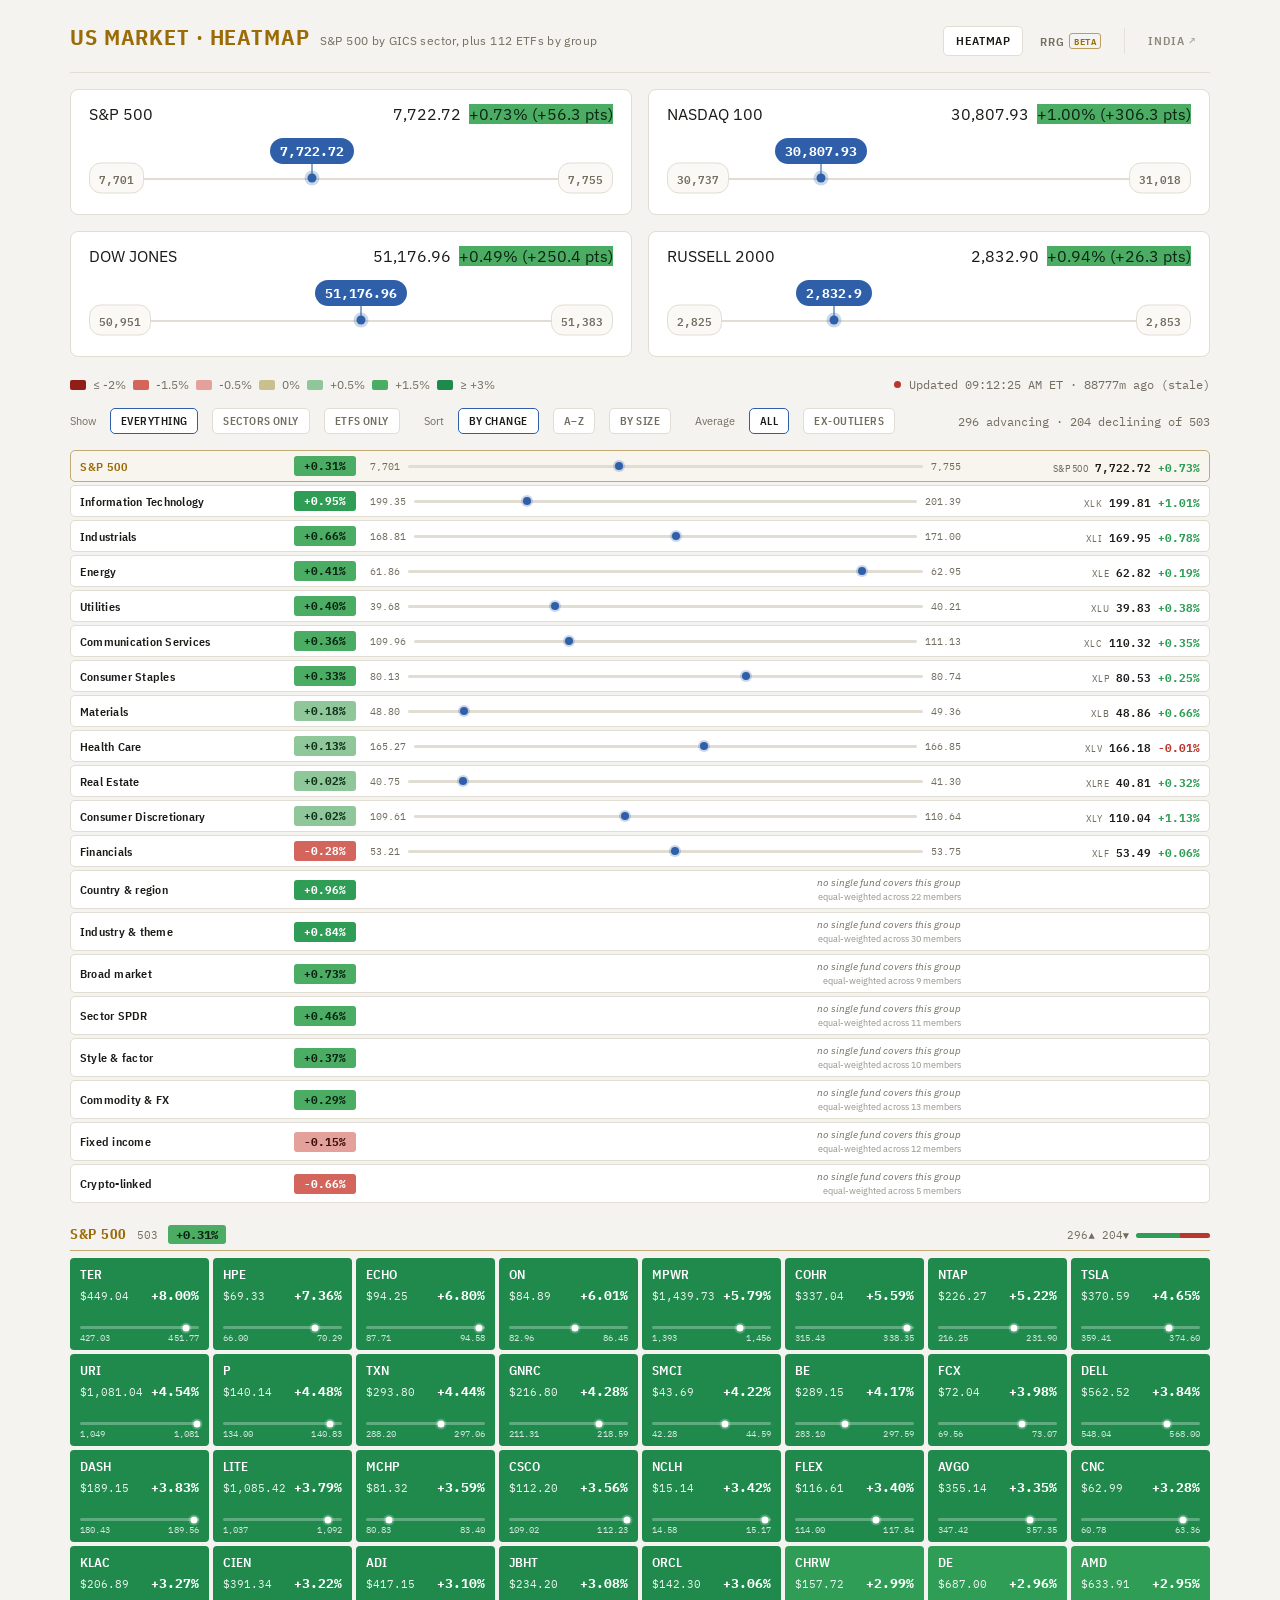
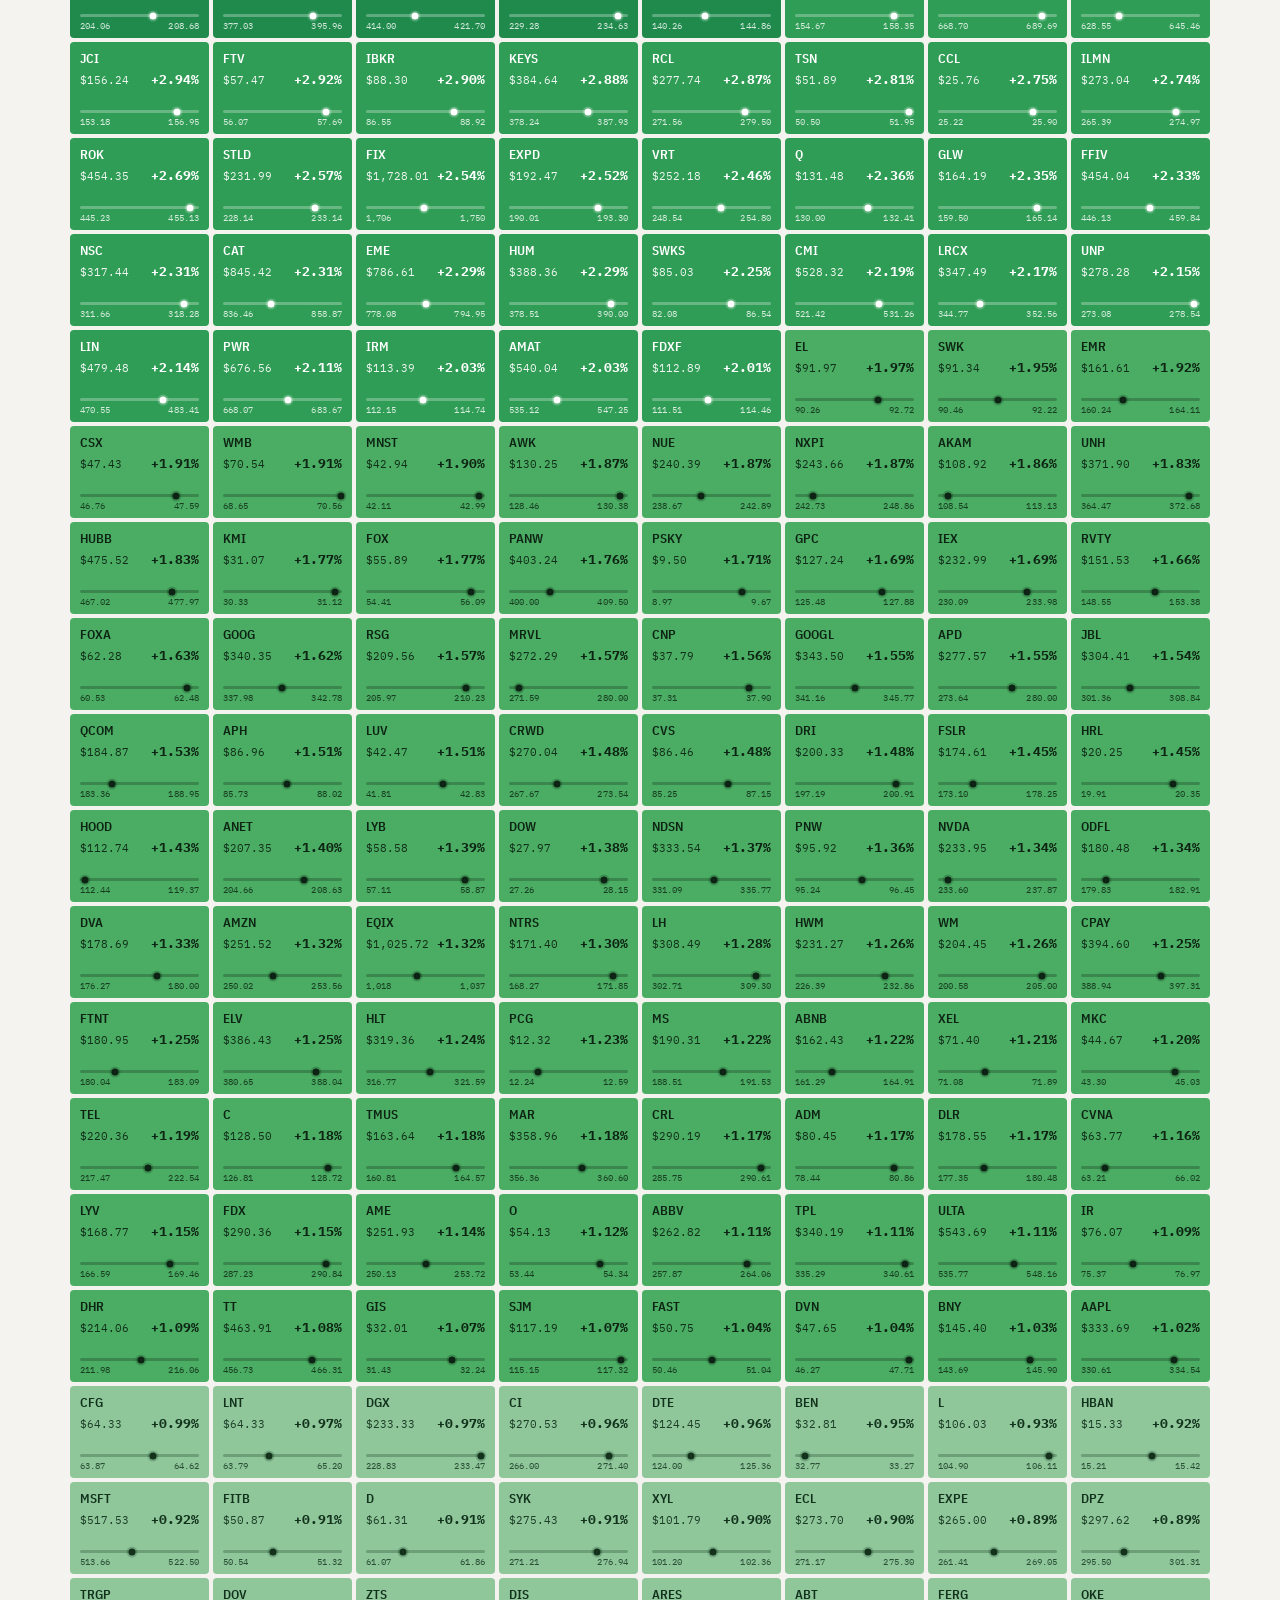
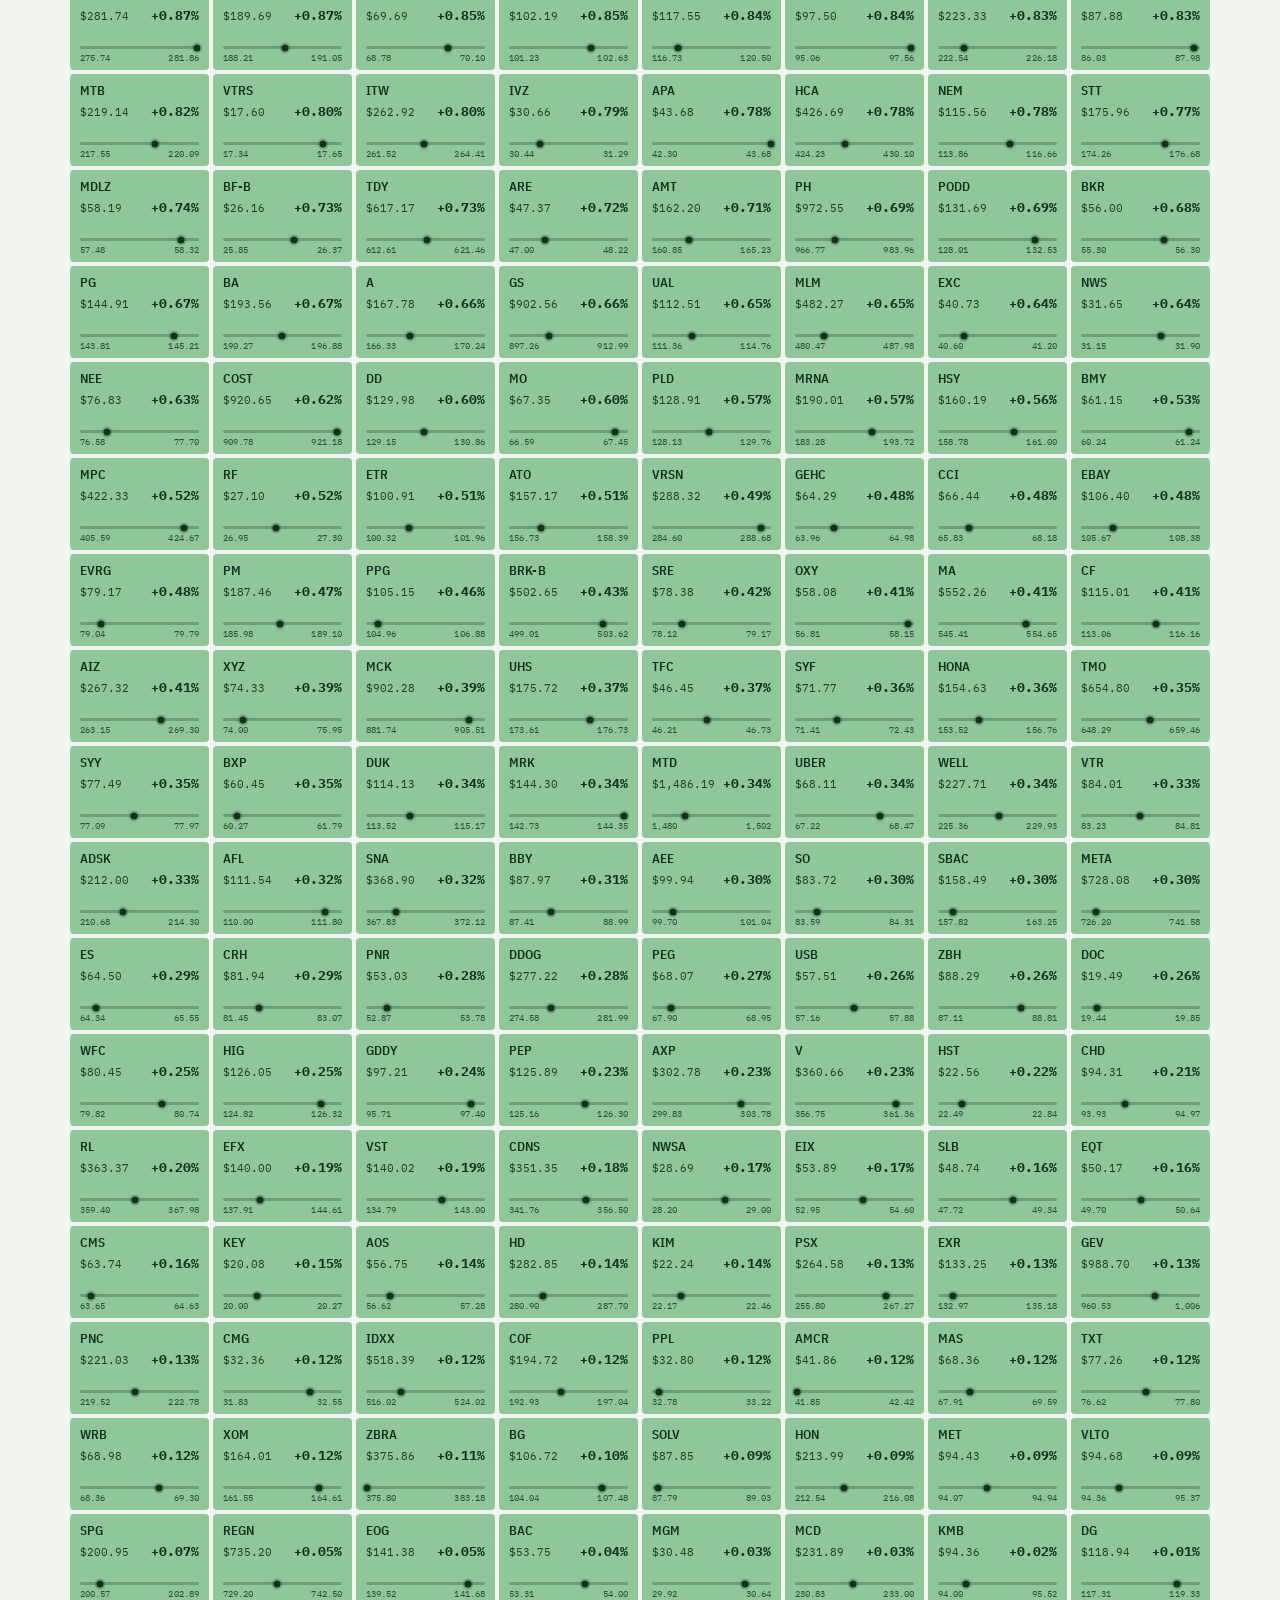
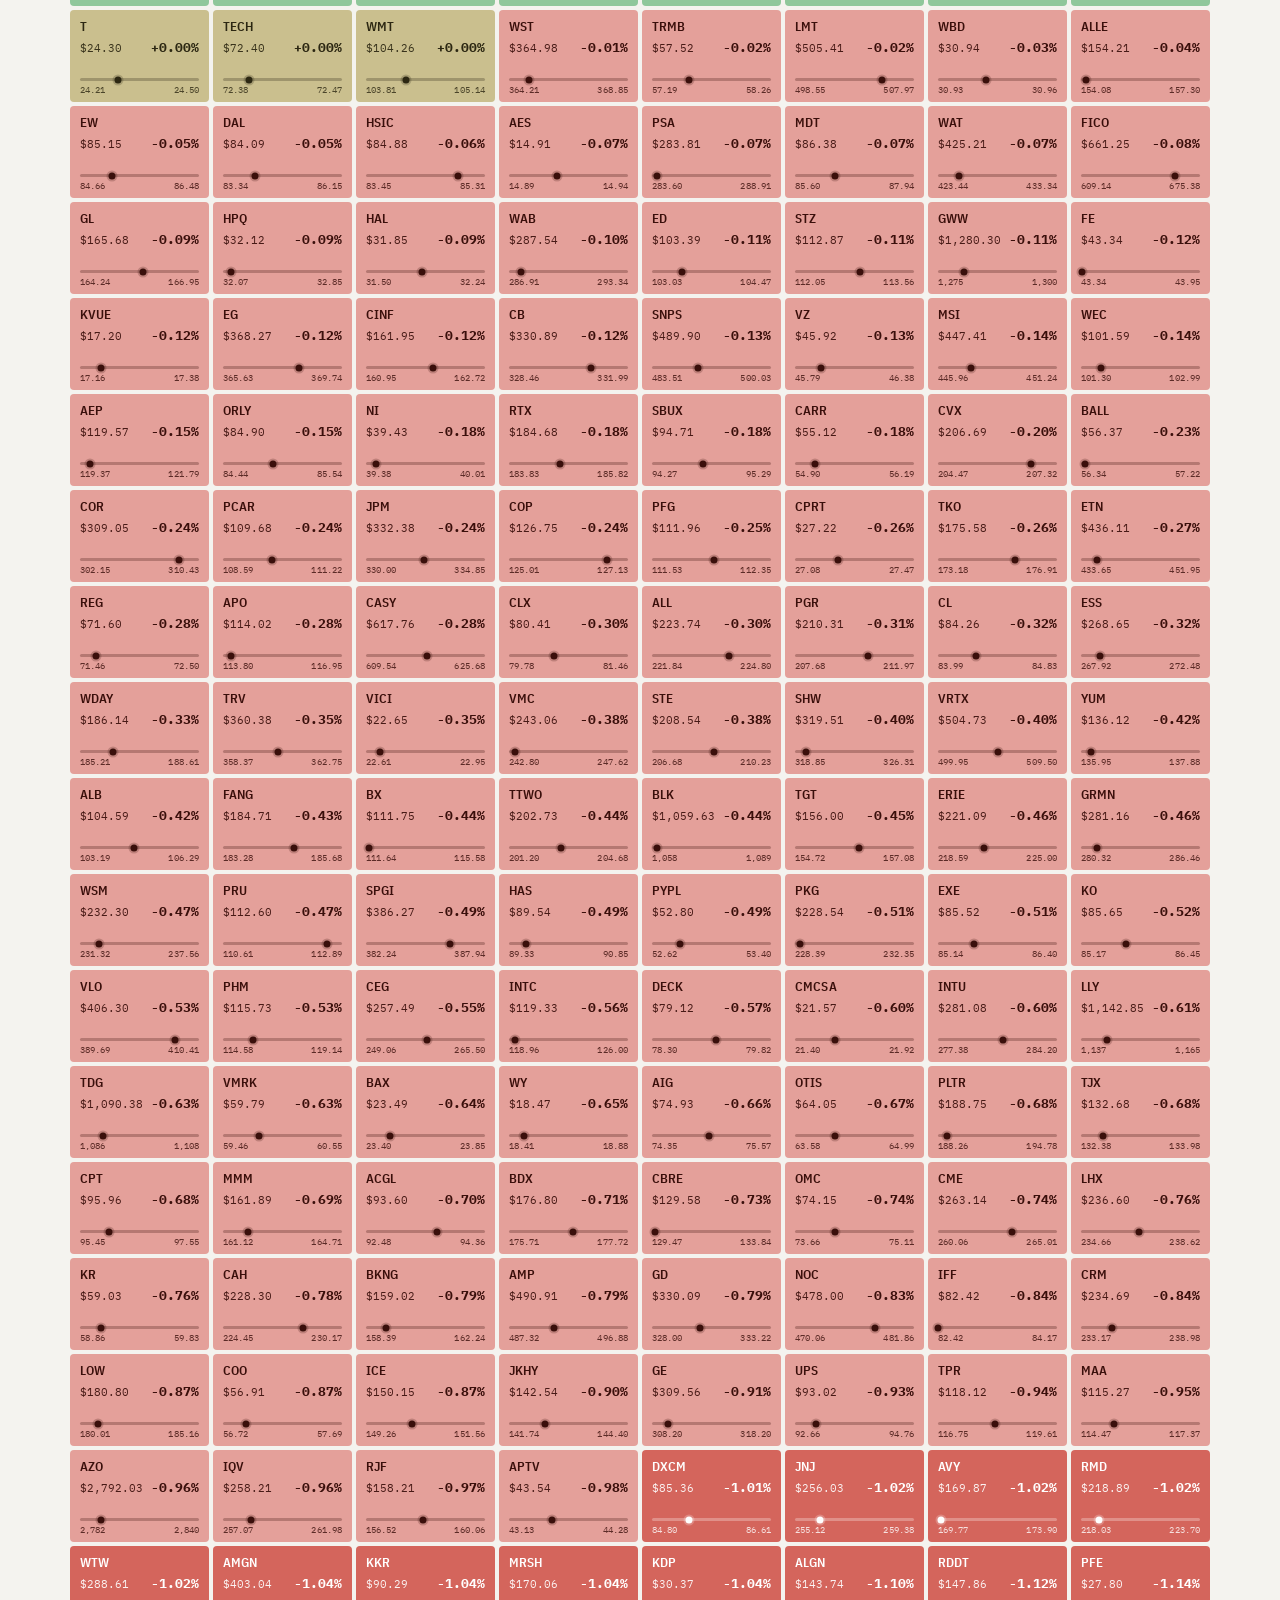
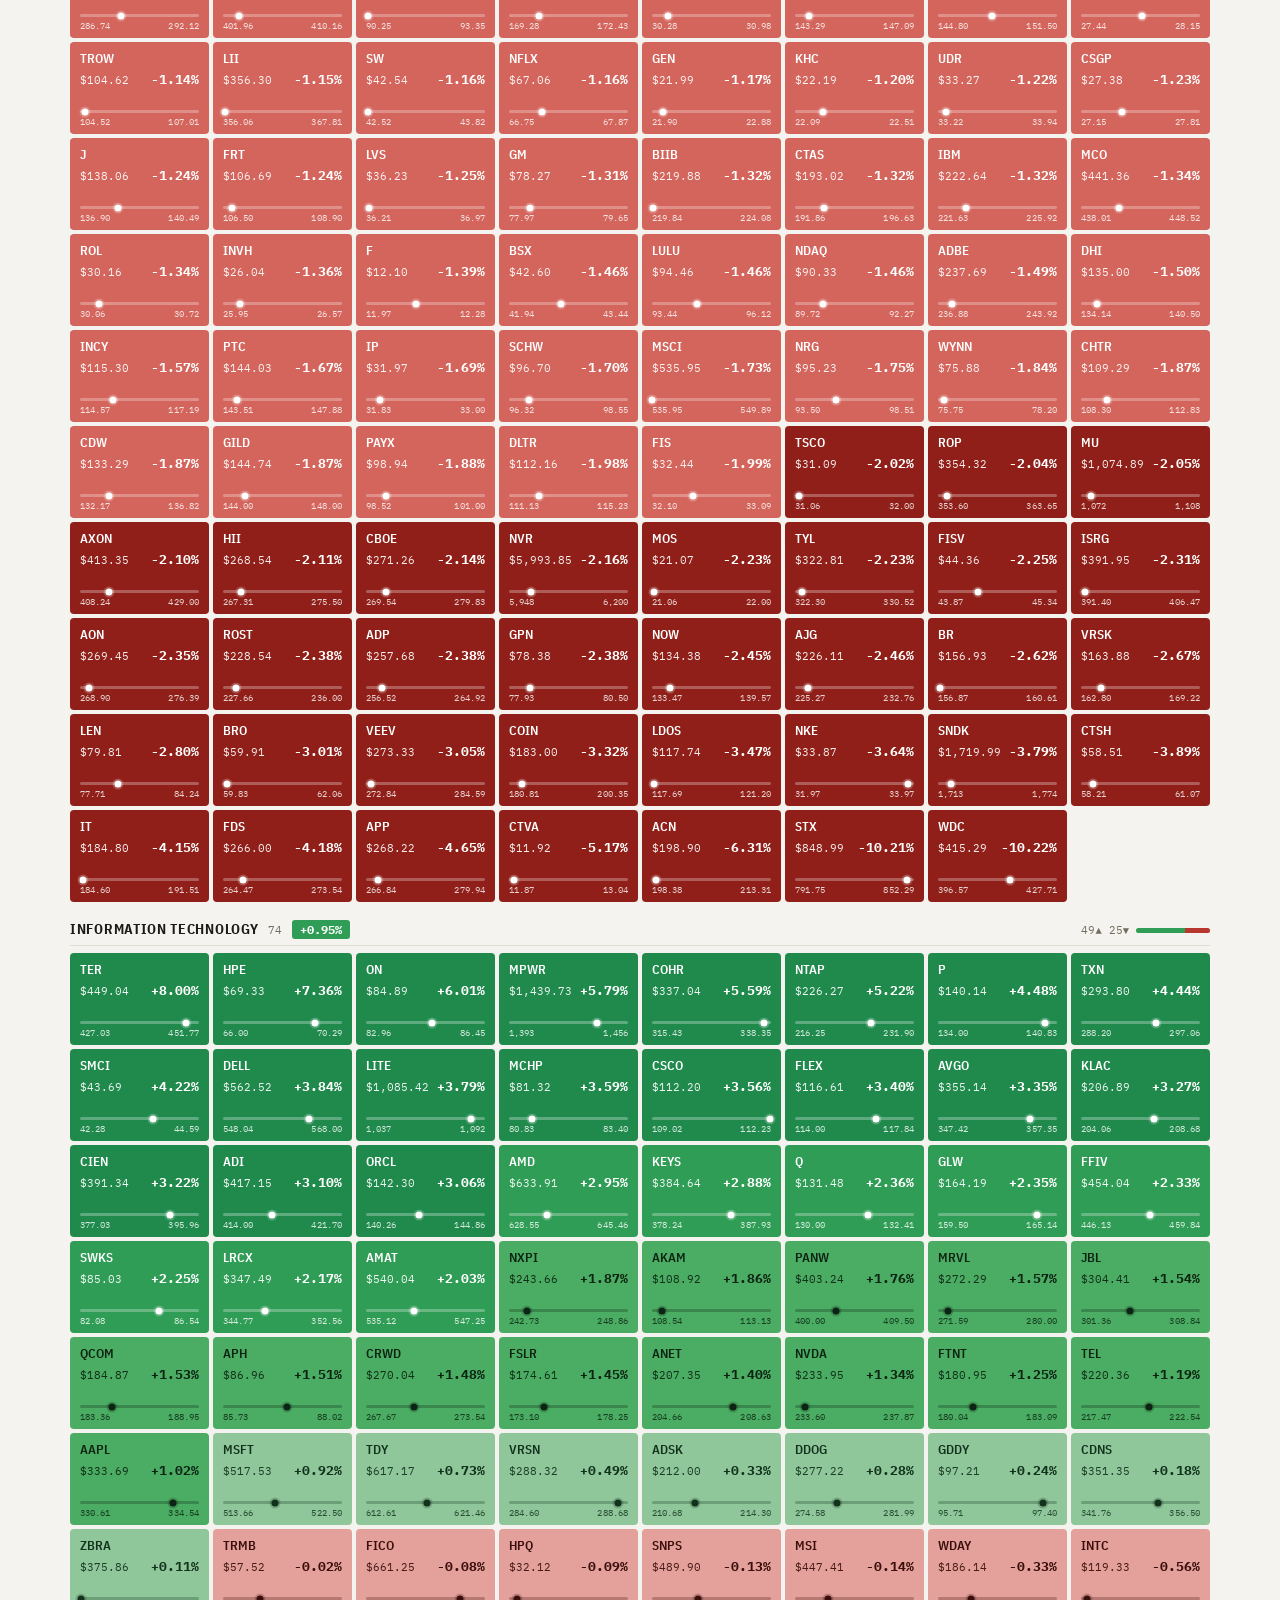
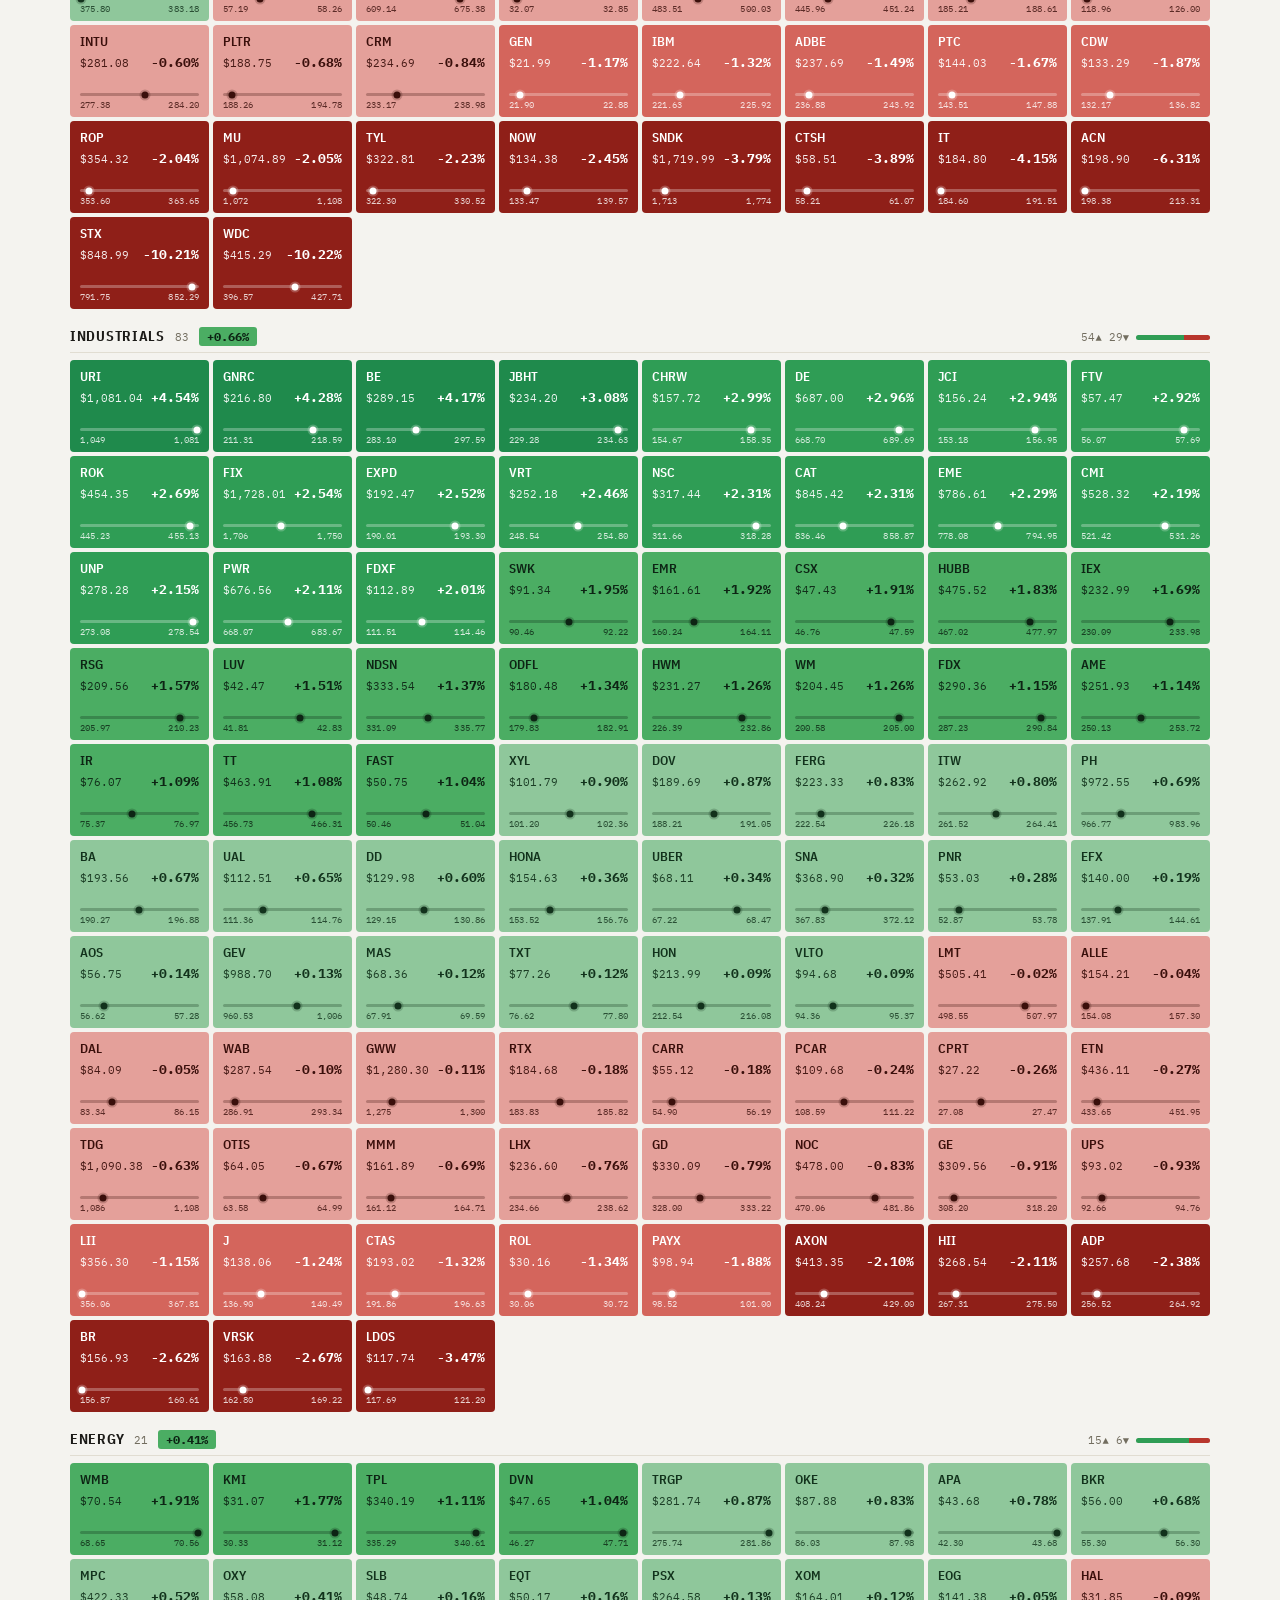
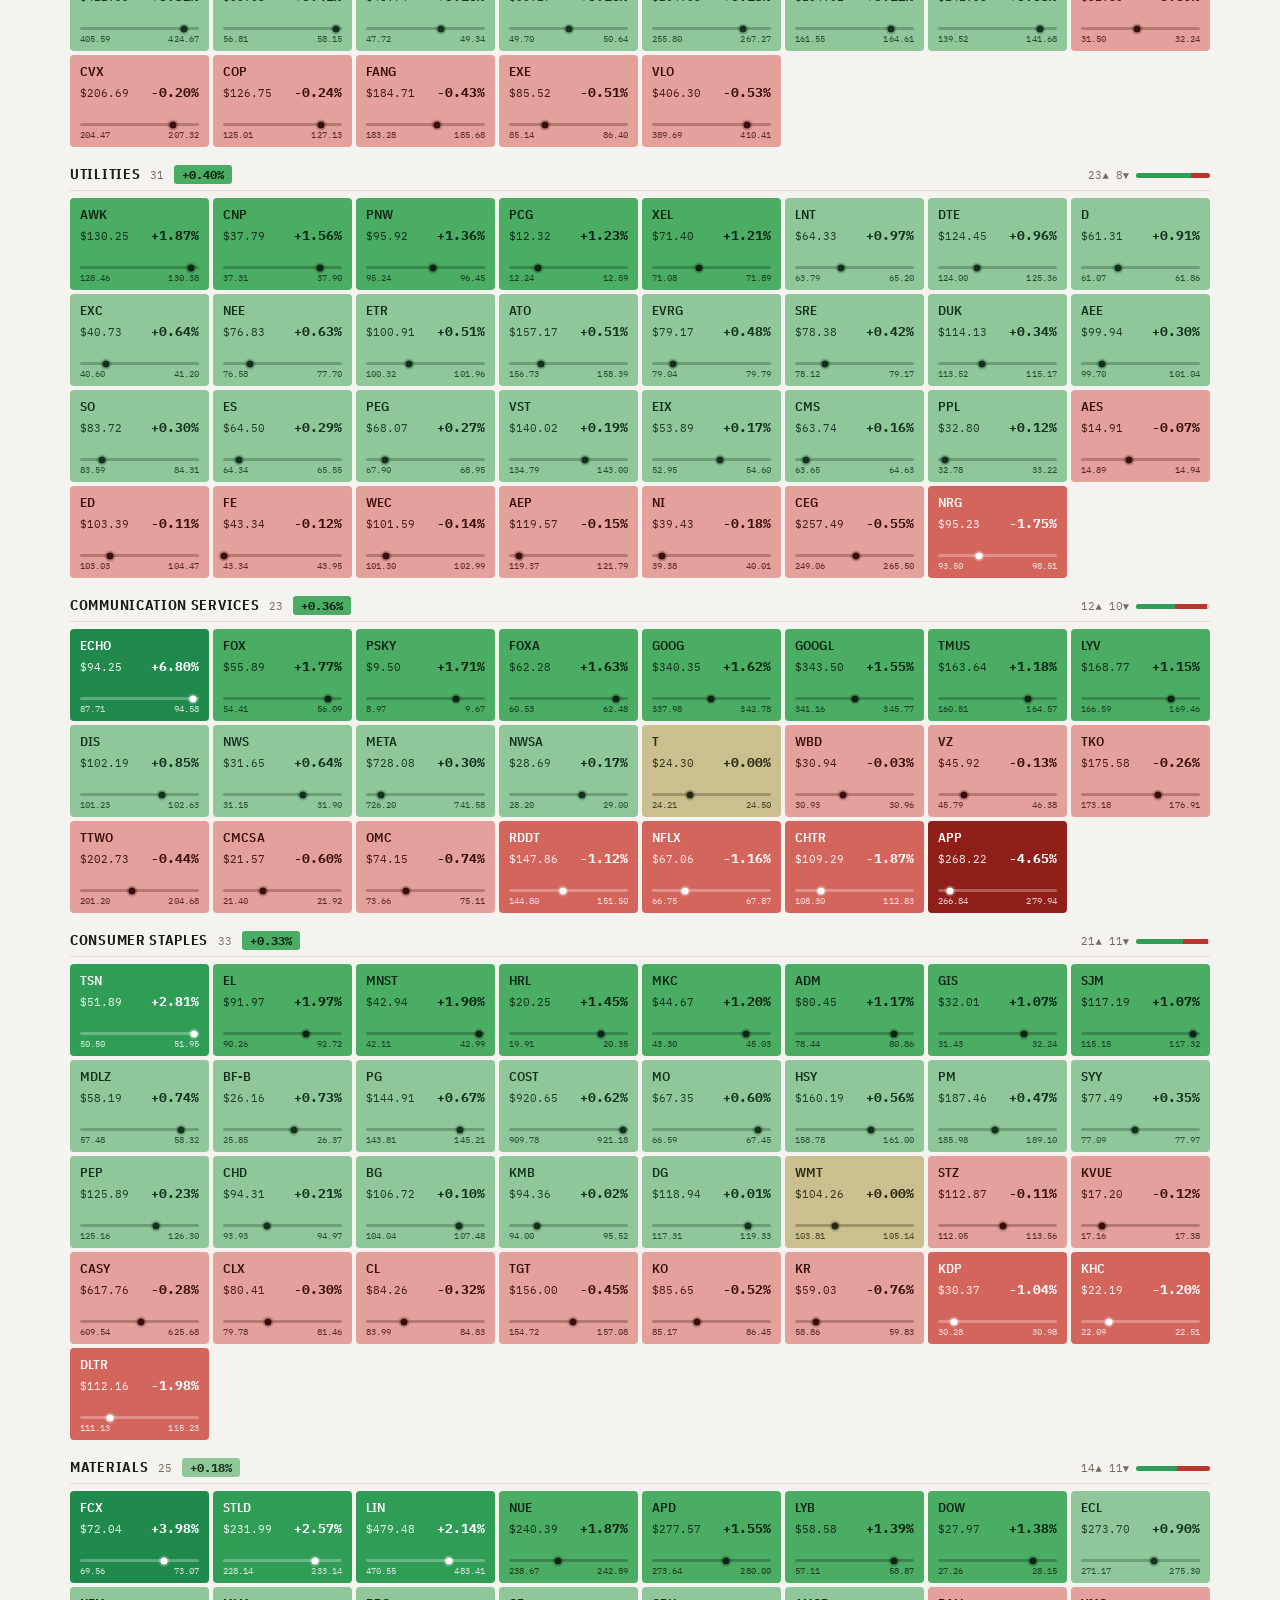
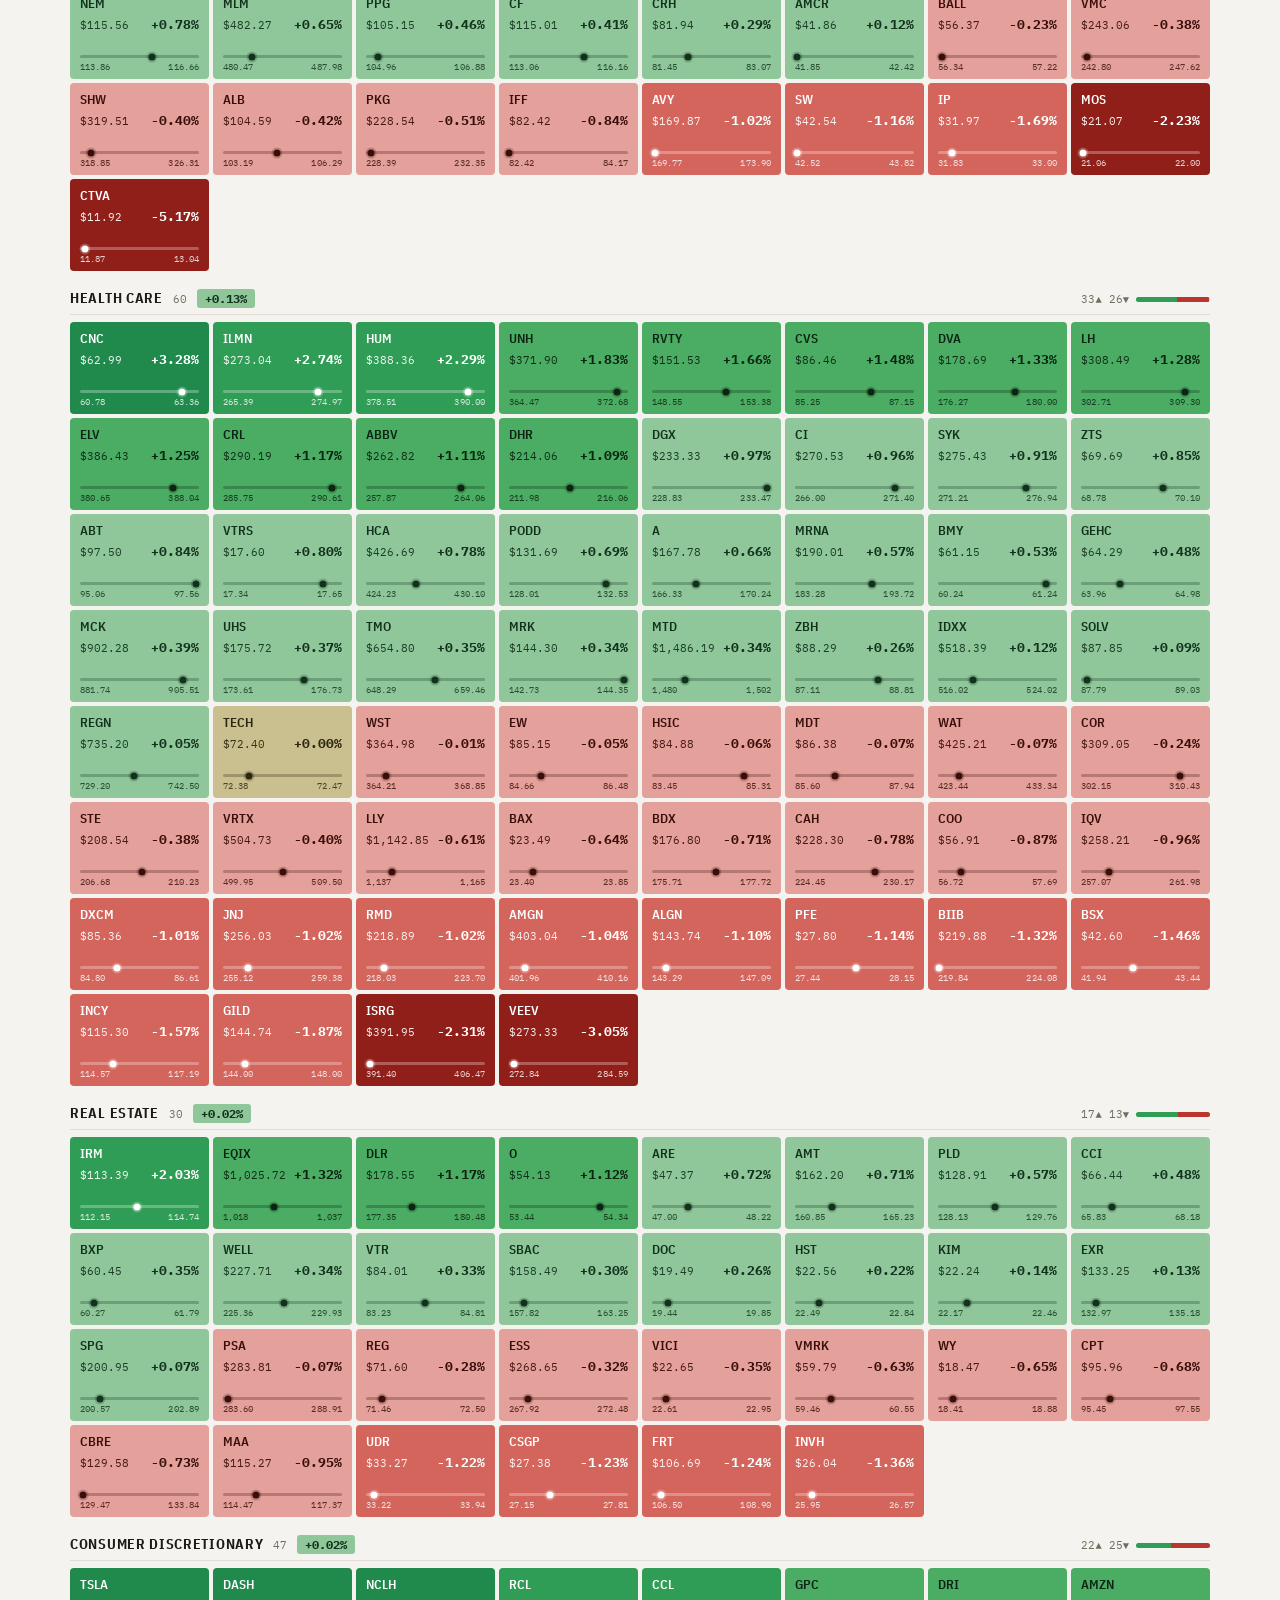
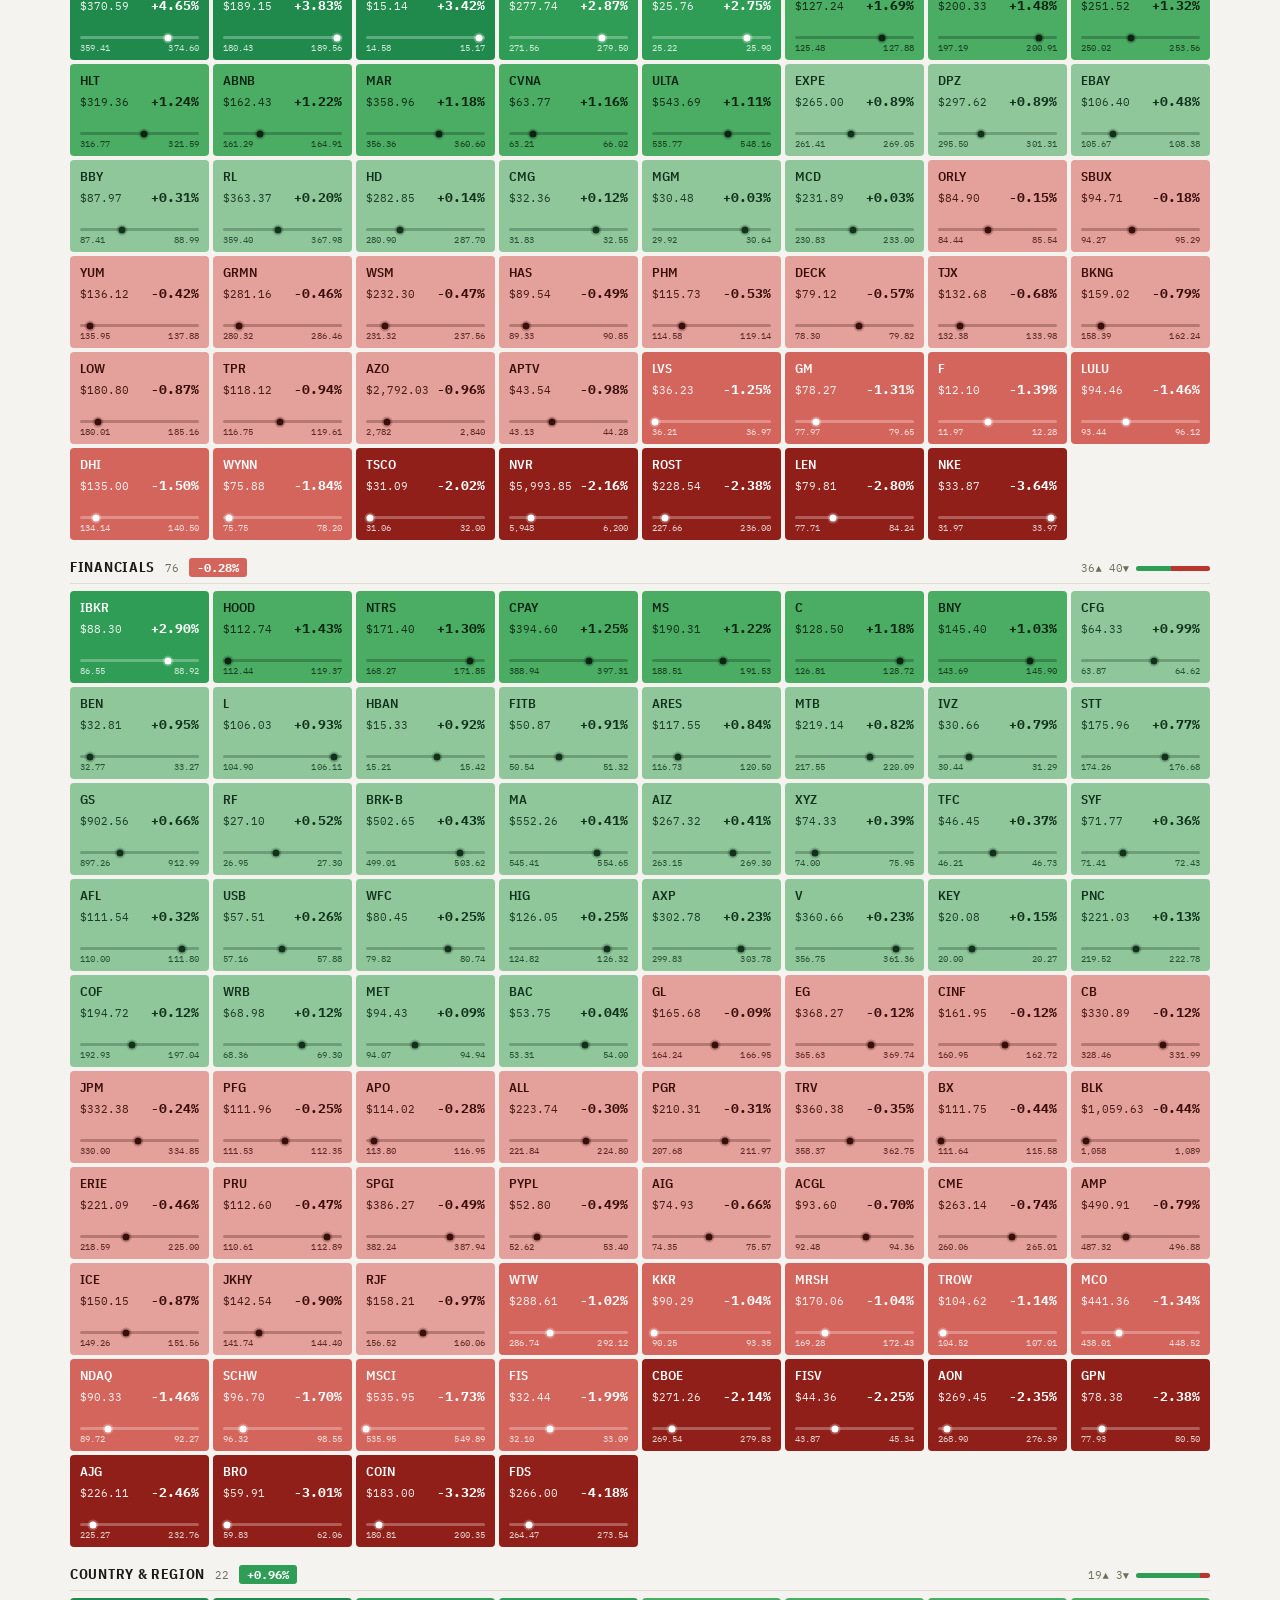
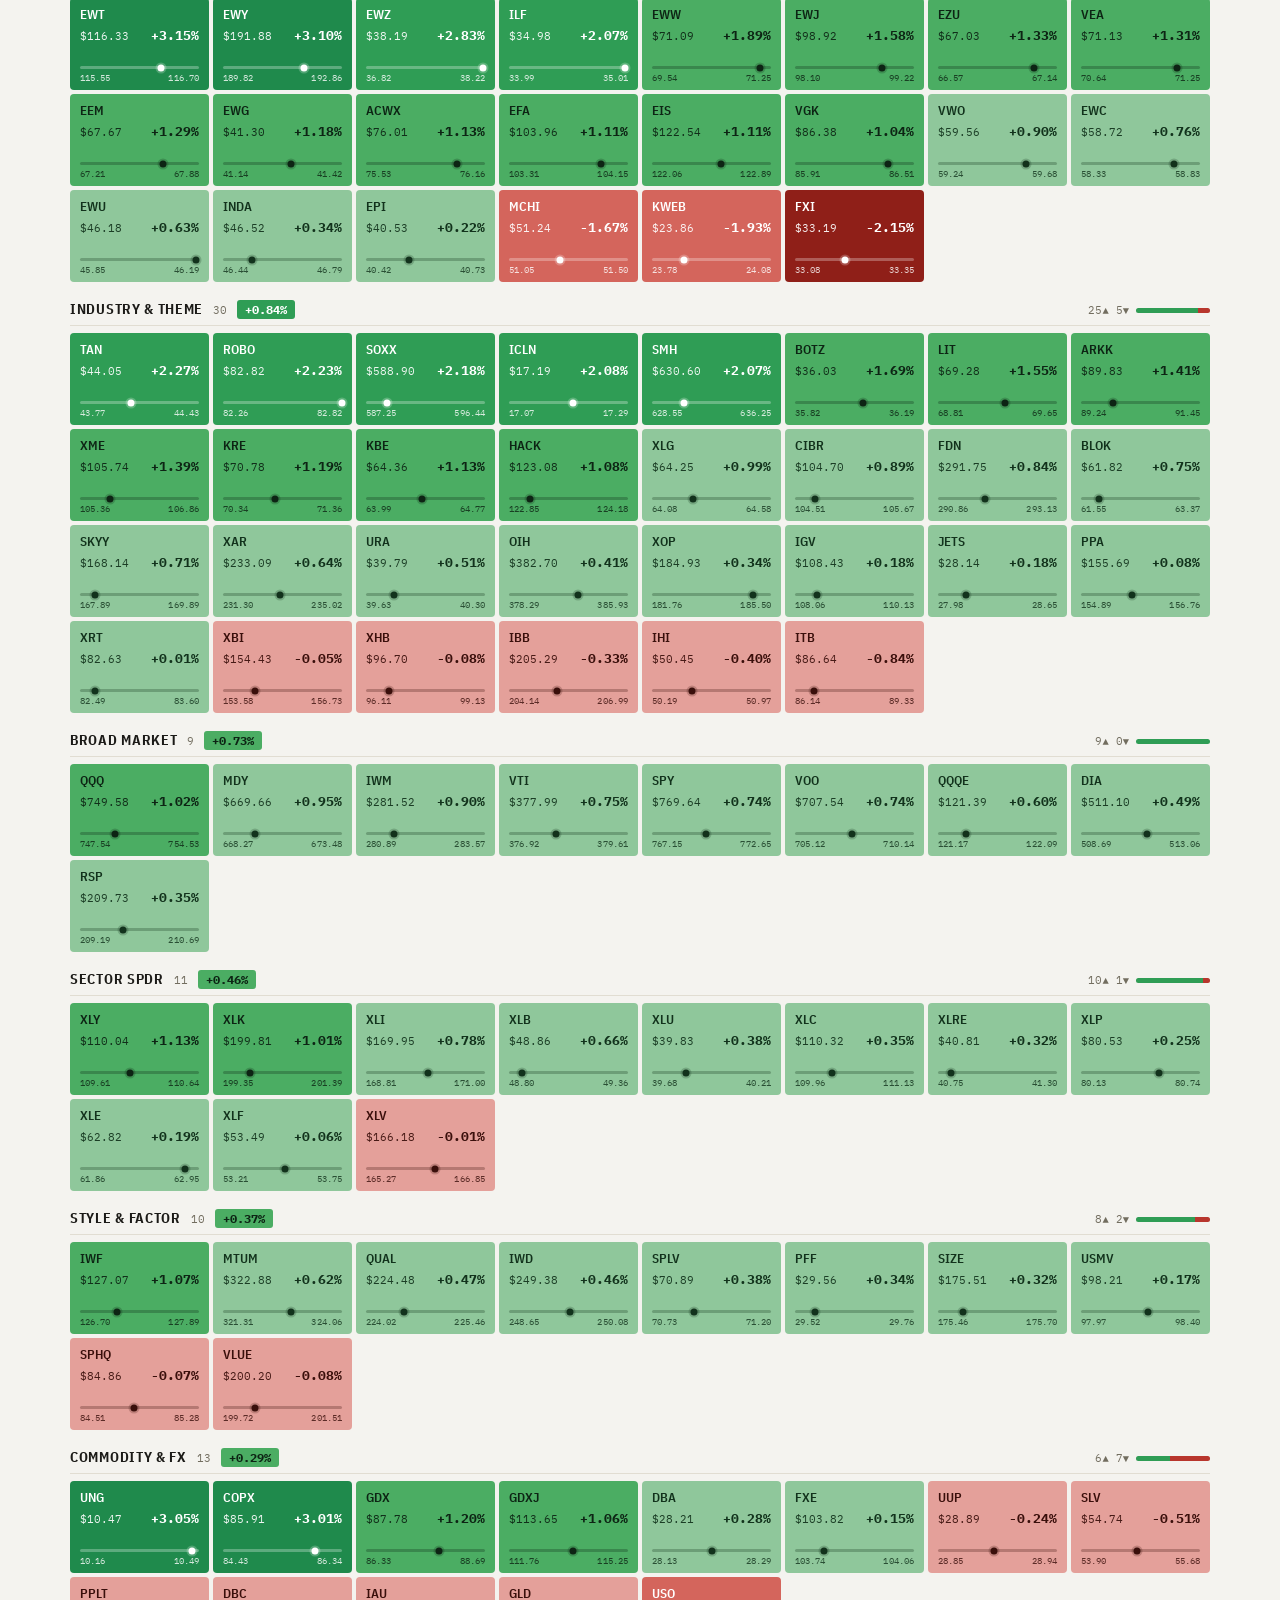
==== index.html @ 394f2984 "Heatmap board: S&P 500 by GICS sector and 112 ETFs by group index.html is now the live board rather " ====
<!doctype html>
<html lang="en">
<head>
<meta charset="utf-8">
<meta name="viewport" content="width=device-width,initial-scale=1">
<title>US Market Heatmap</title>
<link rel="preconnect" href="https://fonts.gstatic.com" crossorigin>
<link rel="stylesheet" href="https://fonts.googleapis.com/css2?family=IBM+Plex+Sans+Condensed:wght@500;600;700&family=IBM+Plex+Sans:wght@400;500;600&family=IBM+Plex+Mono:wght@400;500;600;700&display=swap">
<link rel="stylesheet" href="assets/app.css?v=20261005a">
</head>
<body>
<div class="wrap">
  <div class="topbar">
    <div class="brand">
      <h1>US Market &middot; Heatmap</h1>
      <span class="sub">S&amp;P 500 by GICS sector, plus 112 ETFs by group</span>
    </div>
    <nav class="nav">
      <a href="index.html" class="active">Heatmap</a>
      <a href="rrg.html">RRG<span class="beta">Beta</span></a>
      <span class="nav-sep" aria-hidden="true"></span>
      <a href="../nifty-heatmap-web/" class="away">India</a>
    </nav>
  </div>

  <div class="indices-row" id="indicesRow"></div>

  <div class="meta-row">
    <div class="legend" id="legend"></div>
    <div class="status" id="statusTag"><span class="live-dot"></span><span id="statusText">Loading…</span></div>
  </div>

  <div class="meta-row">
    <div class="controls">
      <span class="lbl">Show</span>
      <button type="button" data-show="all" class="active">Everything</button>
      <button type="button" data-show="stocks">Sectors only</button>
      <button type="button" data-show="etfs">ETFs only</button>
      <span class="lbl" style="margin-left:10px;">Sort</span>
      <button type="button" data-sort="avg" class="active">By change</button>
      <button type="button" data-sort="name">A–Z</button>
      <button type="button" data-sort="size">By size</button>
      <span class="lbl" style="margin-left:10px;">Average</span>
      <button type="button" data-avg="all" class="active">All</button>
      <button type="button" data-avg="ex">Ex-outliers</button>
    </div>
    <div class="status" id="breadthTag" style="font-family:'IBM Plex Mono',monospace;"></div>
  </div>

  <div class="sector-strip" id="sectorStrip"></div>

  <div id="sectorBlocks"></div>

  <div class="movers">
    <div class="mover-panel gainers">
      <h2>Top Gainers <span style="font-weight:500;text-transform:none;letter-spacing:0;color:var(--text-dim);">— off day&rsquo;s low, S&amp;P 500 only</span></h2>
      <div id="gainersList"></div>
    </div>
    <div class="mover-panel losers">
      <h2>Top Losers <span style="font-weight:500;text-transform:none;letter-spacing:0;color:var(--text-dim);">— off day&rsquo;s high, S&amp;P 500 only</span></h2>
      <div id="losersList"></div>
    </div>
  </div>

  <div class="footnote ca-note" id="caNote" hidden></div>
  <div class="footnote ca-note" id="exNote" hidden></div>
  <div class="footnote">
    Prices and % change from Yahoo Finance, refreshed about once a minute during US market hours by
    a GitHub Actions workflow; this page re-reads <code>board_data.json</code> every 30 seconds while
    open.
    <br><br>
    <strong>Each sector row shows two different things, and they are meant to disagree.</strong>
    The coloured figure is an <strong>equal-weighted average</strong> of that sector&rsquo;s S&amp;P 500
    constituents — a breadth measure, every name counting once. The bar beside it is the sector&rsquo;s
    <strong>Select Sector SPDR</strong> and where it sits in its own day range — cap-weighted, so a
    few giants dominate it. The gap between them is the information: on 5 October 2026 Consumer
    Discretionary read <strong>+0.02%</strong> equal-weighted against <strong>+1.13%</strong> for
    XLY, which is Amazon and Tesla carrying a sector whose average name went nowhere.
    <br><br>
    Unlike the Indian board there is no fallback bar here: all eleven GICS sectors have an exact,
    liquid fund, so a missing bar means a <em>fetch</em> failed, not that no index matches — and it
    says so. ETF groups are shown the same way but have no fund of their own, so they carry only
    the equal-weighted figure.
    <br><br>
    <strong>Corporate actions are withheld, never guessed.</strong> A name trading across a split or
    spin-off today has its percentage shown as <strong>NA</strong> and is left out of its sector
    average for that session, because the raw print spans the event rather than measuring a move.
    It is not adjusted to an estimate: only the historical series has a ratio worth dividing out,
    and the next session is right on its own. A large move with no corporate event behind it is
    never touched — on this market those are almost always real.
    Tile colours use the per-stock scale in the legend; sector figures use a finer scale suited to
    averages. Tap any tile for that security on Yahoo Finance.
  </div>
  <div class="disclaimer">Market data: Yahoo Finance (unofficial; may be delayed or inaccurate). For information only &mdash; not investment advice, and not a recommendation to buy, sell or hold any security. Verify with your broker before acting. <a href="privacy.html" style="color:inherit">Privacy policy</a></div>
</div>

<script src="assets/app.js?v=20261005a"></script>
<script>
renderLegend('legend');
initBackToTop();

let latest = null;
let sortMode = 'avg';
let showMode = 'all';
let avgMode  = 'all';

/* Which average is on screen. avgPctEx exists only where a constituent is
   doing something categorically different, so on an ordinary day this returns
   the same number either way. */
function shownAvg(s){
  return (avgMode === 'ex' && s.avgPctEx !== null && s.avgPctEx !== undefined)
    ? s.avgPctEx : s.avgPct;
}
function isAdjusted(s){
  return avgMode === 'ex' && s.avgPctEx !== null && s.avgPctEx !== undefined;
}

/* The whole-index block stays pinned at the top in every sort mode, and the
   ETF groups always sit below the sectors - mixing "Fixed income" into a list
   sorted beside "Financials" would invite reading one against the other, which
   is not a comparison that means anything. */
function blocks(){
  if(!latest) return [];
  const secs = (latest.sectors || []).slice();
  const etfs = (latest.etfGroups || []).slice();
  const pinned = secs.filter(s => s.pinned);
  const rest   = secs.filter(s => !s.pinned);
  const order = arr => {
    if(sortMode === 'name') arr.sort((a,b) => a.sector.localeCompare(b.sector));
    else if(sortMode === 'size') arr.sort((a,b) => b.count - a.count);
    else arr.sort((a,b) => (shownAvg(b) ?? -999) - (shownAvg(a) ?? -999));
    return arr;
  };
  if(showMode === 'etfs') return order(etfs);
  if(showMode === 'stocks') return pinned.concat(order(rest));
  return pinned.concat(order(rest), order(etfs));
}

function rangeHtml(s){
  const i = s.index;
  if(i && i.dayHigh > i.dayLow){
    let pos = (i.price - i.dayLow) / (i.dayHigh - i.dayLow) * 100;
    pos = Math.min(100, Math.max(0, pos));
    const up = i.pct >= 0;
    return `
      <span class="idx-range" title="${i.label}${i.name ? ' — ' + i.name : ''} day range">
        <span class="lo">${fmtCompact(i.dayLow)}</span>
        <span class="bar"><span class="dot" style="left:${pos.toFixed(1)}%"></span></span>
        <span class="hi">${fmtCompact(i.dayHigh)}</span>
      </span>
      <span class="idx-meta">
        <span class="lbl">${i.label}</span>
        <span class="px">${i.price.toLocaleString('en-US',{maximumFractionDigits:2})}</span>
        <span class="pc ${up?'up':'down'}">${fmtPct(i.pct)}</span>
      </span>`;
  }
  if(s.kind === 'etf'){
    return `<span class="idx-none">no single fund covers this group<br><span class="sub2">equal-weighted across ${s.count} members</span></span>`;
  }
  // Every GICS sector HAS a fund, so this branch is a fetch failure, not a
  // mapping gap, and must not read like one.
  return `<span class="idx-none">sector fund did not load this run</span>`;
}

function stripHtml(list){
  return list.map(s => `
    <a class="sector-row${s.pinned ? ' pinned' : ''}" href="#${slug(s.sector)}">
      <span class="nm">${s.sector}</span>
      <span class="vl ${sectorBucket(shownAvg(s))}">${fmtPct(shownAvg(s))}</span>
      ${rangeHtml(s)}
    </a>`).join('');
}

function blockHtml(s){
  const rated = s.up + s.down + s.flat;
  const upPct   = rated ? (s.up   / rated * 100) : 0;
  const downPct = rated ? (s.down / rated * 100) : 0;
  return `
    <section class="sector-block${s.pinned ? ' pinned' : ''}" id="${slug(s.sector)}">
      <div class="sector-head">
        <h2>${s.sector}</h2>
        <span class="n">${s.count}</span>
        <span class="avg ${sectorBucket(shownAvg(s))}">${fmtPct(shownAvg(s))}</span>${isAdjusted(s) ? `<span class="ex-tag" title="${s.avgPct.toFixed(2)}% with every constituent; this average leaves out ${s.exOutliers.join(', ')}">ex ${s.exOutliers.join(', ')}</span>` : ''}
        <span class="breadth">
          <span>${s.up}&#9650; ${s.down}&#9660;</span>
          <span class="breadth-bar">
            <span class="up" style="width:${upPct.toFixed(1)}%"></span>
            <span class="down" style="width:${downPct.toFixed(1)}%"></span>
          </span>
        </span>
      </div>
      <div class="grid">${s.rows.map(tileHtml).join('')}</div>
    </section>`;
}

function renderExNote(list){
  const el=document.getElementById('exNote'); if(!el) return;
  const hits=list.filter(x=>x.avgPctEx!==null&&x.avgPctEx!==undefined);
  if(!hits.length){ el.hidden=true; el.innerHTML=''; return; }
  el.hidden=false;
  const esc=t=>String(t).replace(/[&<>"]/g,c=>({'&':'&amp;','<':'&lt;','>':'&gt;','"':'&quot;'}[c]));
  el.innerHTML='<strong>A constituent is distorting its group average today.</strong> '
    + hits.map(x=>`<strong>${esc(x.sector)}</strong> reads ${fmtPct(x.avgPct)} with every name and `
        + `${fmtPct(x.avgPctEx)} without ${esc(x.exOutliers.join(', '))}`).join('; ')
    + '. An equal-weighted average is one name away from being a story about that name, so the '
    + '<em>Average</em> control offers both. A name qualifies only by moving unlike its own peers '
    + '<em>and</em> by a wide margin from the group median. When a whole group moves together nobody '
    + 'is flagged and the average stands. Nothing is hidden: the tile is still on the board.';
}

function paint(){
  if(!latest) return;
  const list = blocks();
  document.getElementById('sectorStrip').innerHTML = stripHtml(list);
  document.getElementById('sectorBlocks').innerHTML = list.map(blockHtml).join('');
  renderExNote(list);
  renderCaNote(list.flatMap(s => s.rows || []));
}

function render(data){
  latest = data;
  const idx = data.indices || {};
  const labels = data.indexLabels || {};
  document.getElementById('indicesRow').innerHTML =
    Object.keys(labels).map(k => indexCardHtml(labels[k], idx[k])).join('');

  const b = data.breadth;
  document.getElementById('breadthTag').textContent =
    b ? `${b.advancers} advancing · ${b.decliners} declining of ${b.total}` : '';

  paint();
  document.getElementById('gainersList').innerHTML = moversList(data.gainers, 'offLow');
  document.getElementById('losersList').innerHTML = moversList(data.losers, 'offHigh');
}

function wire(attr, set){
  document.querySelectorAll(`.controls button[${attr}]`).forEach(btn => {
    btn.addEventListener('click', () => {
      document.querySelectorAll(`.controls button[${attr}]`).forEach(b =>
        b.classList.toggle('active', b === btn));
      set(btn.getAttribute(attr));
      paint();
    });
  });
}
wire('data-sort', v => { sortMode = v; });
wire('data-avg',  v => { avgMode  = v; });
wire('data-show', v => { showMode = v; });

startPolling('board_data.json', render);
</script>
</body>
</html>
---- assets/app.css ----
/* Shared by index.html, sectors.html and rrg.html. Those pages load this file
   (and app.js) as ?v=YYYYMMDD - bump that in all three when either asset
   changes, or browsers and the Android app's WebView keep the old copy for up
   to GitHub Pages' 10-minute cache lifetime while the new HTML has arrived. */
:root{
    --bg:#f4f3ef;
    --panel:#ffffff;
    --panel-2:#faf9f6;
    --border:#e1ddd2;
    --text:#1b1a17;
    --text-dim:#726d5f;
    --accent:#9a6b06;

    --b-strong-gain:#1f8a4c; --b-strong-gain-tx:#ffffff;
    --b-gain-3:#2f9d55;      --b-gain-3-tx:#ffffff;
    --b-gain-2:#4bad63;      --b-gain-2-tx:#0d2414;
    --b-gain-1:#8fc79b;      --b-gain-1-tx:#12321c;
    --b-flat:#cabf8e;        --b-flat-tx:#2c2712;
    --b-loss-1:#e4a09a;      --b-loss-1-tx:#3a0f0b;
    --b-loss-2:#d4655c;      --b-loss-2-tx:#ffffff;
    --b-loss-3:#b8362d;      --b-loss-3-tx:#ffffff;
    --b-strong-loss:#8f1f18; --b-strong-loss-tx:#ffffff;
    --b-na:#d8d4c8;          --b-na-tx:#726d5f;

    --live-dot:#2f9d55;
    --info:#2f5fa8; --info-tx:#ffffff;
  }
  @media (prefers-color-scheme: dark){
    :root:not([data-theme="light"]){
      --bg:#0b0c0d; --panel:#141517; --panel-2:#191a1d; --border:#2a2c30;
      --text:#eceae4; --text-dim:#8b8a83; --accent:#e8b84a;
      --info:#4d84e2; --info-tx:#08122a;
      --b-strong-gain:#0e8a45; --b-strong-gain-tx:#eafff0;
      --b-gain-3:#159650;      --b-gain-3-tx:#eafff0;
      --b-gain-2:#238f52;      --b-gain-2-tx:#eafff0;
      --b-gain-1:#356b48;      --b-gain-1-tx:#dcf3e2;
      --b-flat:#5c5530;        --b-flat-tx:#f1ecd4;
      --b-loss-1:#6e2a26;      --b-loss-1-tx:#fce3e0;
      --b-loss-2:#8a231e;      --b-loss-2-tx:#fde5e3;
      --b-loss-3:#9c1912;      --b-loss-3-tx:#ffe6e4;
      --b-strong-loss:#7a120c; --b-strong-loss-tx:#ffe1de;
      --b-na:#232427;          --b-na-tx:#7a7972;
      --live-dot:#3ec46f;
    }
  }
  :root[data-theme="dark"]{
    --bg:#0b0c0d; --panel:#141517; --panel-2:#191a1d; --border:#2a2c30;
    --text:#eceae4; --text-dim:#8b8a83; --accent:#e8b84a;
    --b-strong-gain:#0e8a45; --b-strong-gain-tx:#eafff0;
    --b-gain-3:#159650;      --b-gain-3-tx:#eafff0;
    --b-gain-2:#238f52;      --b-gain-2-tx:#eafff0;
    --b-gain-1:#356b48;      --b-gain-1-tx:#dcf3e2;
    --b-flat:#5c5530;        --b-flat-tx:#f1ecd4;
    --b-loss-1:#6e2a26;      --b-loss-1-tx:#fce3e0;
    --b-loss-2:#8a231e;      --b-loss-2-tx:#fde5e3;
    --b-loss-3:#9c1912;      --b-loss-3-tx:#ffe6e4;
    --b-strong-loss:#7a120c; --b-strong-loss-tx:#ffe1de;
    --b-na:#232427;          --b-na-tx:#7a7972;
    --live-dot:#3ec46f;
    --info:#4d84e2; --info-tx:#08122a;
  }

  *{box-sizing:border-box;}
  /* a class with display:flex/grid beats the UA sheet's [hidden] rule */
  [hidden]{ display:none !important; }
  body{
    margin:0;
    background:var(--bg);
    color:var(--text);
    font-family:"IBM Plex Sans",system-ui,sans-serif;
    -webkit-font-smoothing:antialiased;
  }
  .wrap{ max-width:1180px; margin:0 auto; padding:22px 20px 40px; }

  .topbar{
    display:flex; align-items:baseline; justify-content:space-between;
    flex-wrap:wrap; gap:10px 24px; padding-bottom:16px;
    border-bottom:1px solid var(--border); margin-bottom:16px;
  }
  .brand{ display:flex; align-items:baseline; gap:10px; }
  .brand h1{
    font-family:"IBM Plex Sans Condensed",sans-serif; font-weight:700;
    font-size:22px; letter-spacing:0.04em; text-transform:uppercase;
    color:var(--accent); margin:0;
  }
  .brand .sub{ font-size:12px; color:var(--text-dim); letter-spacing:0.03em; }
  .index-readout{
    display:flex; align-items:baseline; gap:10px;
    font-family:"IBM Plex Mono",monospace; font-variant-numeric:tabular-nums;
  }
  .index-readout .idx-name{
    font-family:"IBM Plex Sans Condensed",sans-serif; font-weight:600;
    font-size:13px; color:var(--text-dim); letter-spacing:0.05em; text-transform:uppercase;
  }
  .index-readout .idx-price{ font-size:20px; font-weight:600; }
  .index-readout .idx-delta{ font-size:14px; font-weight:600; padding:2px 8px; border-radius:3px; }
  .idx-delta.up{ background:var(--b-gain-2); color:var(--b-gain-2-tx); }
  .idx-delta.down{ background:var(--b-loss-2); color:var(--b-loss-2-tx); }

  /* ── Index range cards ─────────────────────────── */
  .indices-row{
    display:grid; grid-template-columns:1fr 1fr; gap:16px;
    margin-bottom:20px;
  }
  @media (max-width:560px){ .indices-row{ grid-template-columns:1fr; } }
  .index-card{
    background:var(--panel); border:1px solid var(--border);
    border-radius:8px; padding:14px 18px 18px;
  }
  .index-card-head{
    display:flex; flex-wrap:wrap; align-items:baseline;
    gap:4px 12px; margin-bottom:14px;
  }
  .index-card-head .idx-name{ flex:1 1 auto; }
  .index-card-head .idx-figures{
    display:flex; align-items:baseline; gap:8px; flex-wrap:nowrap;
  }
  .idx-price{ white-space:nowrap; }
  .idx-delta{ white-space:nowrap; }
  .range-visual{ position:relative; height:58px; }
  .range-visual .track-line{
    position:absolute; top:40px; left:44px; right:44px; height:2px;
    background:var(--border);
  }
  .range-visual .end-pill{
    position:absolute; top:40px; transform:translateY(-50%);
    font-family:"IBM Plex Mono",monospace; font-size:11px; font-weight:600;
    padding:5px 9px; border-radius:12px; white-space:nowrap;
    background:var(--panel-2); color:var(--text-dim); border:1px solid var(--border);
    font-variant-numeric:tabular-nums;
  }
  .range-visual .end-pill.low{ left:0; }
  .range-visual .end-pill.high{ right:0; }
  .range-visual .cur-dot{
    position:absolute; top:40px; width:9px; height:9px; border-radius:50%;
    background:var(--info); transform:translate(-50%,-50%);
    box-shadow:0 0 0 3px color-mix(in srgb, var(--info) 25%, transparent);
  }
  .range-visual .cur-stem{
    position:absolute; top:24px; width:2px; height:16px;
    background:var(--info); transform:translateX(-50%); opacity:0.55;
  }
  .range-visual .cur-pill{
    position:absolute; top:0; transform:translateX(-50%);
    background:var(--info); color:var(--info-tx); font-weight:700; font-size:12.5px;
    padding:5px 10px; border-radius:14px; white-space:nowrap;
    font-family:"IBM Plex Mono",monospace; font-variant-numeric:tabular-nums;
  }

  .meta-row{
    display:flex; justify-content:space-between; align-items:center;
    flex-wrap:wrap; gap:8px 20px; margin-bottom:16px;
    font-size:11.5px; color:var(--text-dim);
  }
  .status{ display:flex; align-items:center; gap:8px; font-family:"IBM Plex Mono",monospace; }
  .live-dot{
    width:7px; height:7px; border-radius:50%; background:var(--live-dot);
    box-shadow:0 0 0 0 var(--live-dot);
    animation:pulse 2s infinite;
  }
  @media (prefers-reduced-motion:reduce){ .live-dot{ animation:none; } }
  @keyframes pulse{
    0%{ box-shadow:0 0 0 0 color-mix(in srgb, var(--live-dot) 55%, transparent); }
    70%{ box-shadow:0 0 0 6px transparent; }
    100%{ box-shadow:0 0 0 0 transparent; }
  }
  .status.stale .live-dot{ background:var(--b-loss-3); animation:none; }
  /* amber = the scheduled rebuild has not run when it should have.
     Distinct from .stale (red, the feed is unreachable): the data here
     is readable and correct as of its own date, it is just not today's. */
  .status.overdue .live-dot{ background:var(--q-weak); animation:none; }
  .status.overdue #statusText{ color:var(--q-weak); }
  .legend{ display:flex; align-items:center; gap:6px 5px; flex-wrap:wrap; }
  .legend .chip{ width:16px; height:10px; border-radius:2px; }
  .legend span.lbl{ margin:0 2px; }

  .grid{
    display:grid; grid-template-columns:repeat(auto-fill,minmax(128px,1fr));
    gap:4px; margin-bottom:22px;
  }
  .tile{
    border-radius:4px; padding:8px 10px 7px; min-height:92px;
    display:flex; flex-direction:column; gap:5px;
    transition:transform .12s ease, box-shadow .12s ease, background-color .4s ease;
    color:inherit; text-decoration:none; cursor:pointer;
  }
  .tile:hover{ transform:translateY(-2px); box-shadow:0 4px 14px color-mix(in srgb, currentColor 22%, transparent); }
  .tile:focus-visible{ outline:2px solid var(--info); outline-offset:2px; }
  .tile .name{ font-family:"IBM Plex Sans Condensed",sans-serif; font-weight:600; font-size:12.5px; letter-spacing:0.01em; }
  .tile .figures{ display:flex; align-items:baseline; justify-content:space-between; gap:6px; }
  .tile .price{ font-family:"IBM Plex Mono",monospace; font-size:11px; font-variant-numeric:tabular-nums; opacity:0.92; }
  .tile .pct{ font-family:"IBM Plex Mono",monospace; font-weight:700; font-size:12.5px; font-variant-numeric:tabular-nums; }

  .day-range{ margin-top:auto; }
  .day-range .track{
    position:relative; height:3px; border-radius:2px;
    background:color-mix(in srgb, currentColor 28%, transparent);
  }
  .day-range .dot{
    position:absolute; top:50%; width:7px; height:7px; border-radius:50%;
    background:currentColor; transform:translate(-50%,-50%);
    box-shadow:0 0 0 2px color-mix(in srgb, currentColor 22%, transparent);
  }
  .day-range .labels{
    display:flex; justify-content:space-between; margin-top:3px;
    font-family:"IBM Plex Mono",monospace; font-size:8.5px;
    font-variant-numeric:tabular-nums; opacity:0.8; letter-spacing:0.01em;
  }

  .b-strong-gain{ background:var(--b-strong-gain); color:var(--b-strong-gain-tx); }
  .b-gain-3{ background:var(--b-gain-3); color:var(--b-gain-3-tx); }
  .b-gain-2{ background:var(--b-gain-2); color:var(--b-gain-2-tx); }
  .b-gain-1{ background:var(--b-gain-1); color:var(--b-gain-1-tx); }
  .b-flat{ background:var(--b-flat); color:var(--b-flat-tx); }
  .b-loss-1{ background:var(--b-loss-1); color:var(--b-loss-1-tx); }
  .b-loss-2{ background:var(--b-loss-2); color:var(--b-loss-2-tx); }
  .b-loss-3{ background:var(--b-loss-3); color:var(--b-loss-3-tx); }
  .b-strong-loss{ background:var(--b-strong-loss); color:var(--b-strong-loss-tx); }
  .b-na{ background:var(--b-na); color:var(--b-na-tx); }

  .movers{ display:grid; grid-template-columns:1fr 1fr; gap:16px; }
  @media (max-width:520px){ .movers{ grid-template-columns:1fr; } }
  .mover-panel{ background:var(--panel); border:1px solid var(--border); border-radius:6px; padding:14px 16px; }
  .mover-panel h2{
    font-family:"IBM Plex Sans Condensed",sans-serif; font-size:12px; font-weight:700;
    letter-spacing:0.08em; text-transform:uppercase; margin:0 0 10px;
  }
  .mover-panel.gainers h2{ color:var(--b-gain-3); }
  .mover-panel.losers h2{ color:var(--b-loss-3); }
  .mover-row{
    padding:7px 0; border-bottom:1px solid var(--border);
    font-family:"IBM Plex Mono",monospace; font-size:12.5px; font-variant-numeric:tabular-nums;
  }
  .mover-row:last-child{ border-bottom:none; }
  .mover-top{ display:flex; justify-content:space-between; align-items:baseline; margin-bottom:5px; }
  .mover-row .m-name{ font-family:"IBM Plex Sans Condensed",sans-serif; font-weight:600; font-size:13px; color:var(--text); }
  .mover-row .m-price{ color:var(--text-dim); }
  .mover-row .m-pct{ font-weight:700; min-width:64px; text-align:right; }
  .gainers .m-pct{ color:var(--b-gain-3); }
  .losers .m-pct{ color:var(--b-loss-3); }
  .gainers .day-range{ color:var(--b-gain-3); }
  .losers .day-range{ color:var(--b-loss-3); }
  .mover-row .day-range{ margin-top:0; }

  .footnote{ margin-top:20px; font-size:11px; color:var(--text-dim); line-height:1.5; }
  /* Same sentence on every board (and the sibling boards inline), so the app
     carries it whichever board is open. */
  .disclaimer{ margin-top:14px; padding-top:10px; border-top:1px solid var(--border);
               font-size:11px; color:var(--text-dim); line-height:1.5; }
  .footnote code{ font-family:"IBM Plex Mono",monospace; background:var(--panel-2); padding:1px 5px; border-radius:3px; }

/* ── Page nav ───────────────────────────────────────── */
.nav{ display:flex; gap:4px; flex-wrap:wrap; }
.nav a{
  font-family:"IBM Plex Sans Condensed",sans-serif; font-size:12px; font-weight:600;
  letter-spacing:0.05em; text-transform:uppercase; text-decoration:none;
  padding:6px 12px; border-radius:5px; color:var(--text-dim);
  border:1px solid transparent;
}
.nav a:hover{ color:var(--text); }
.nav a.active{ background:var(--panel); border-color:var(--border); color:var(--text); }
.nav a:focus-visible{ outline:2px solid var(--info); outline-offset:2px; }
/* The first three links are pages of THIS board; the rest are separate
   projects on the same origin. They are marked apart rather than merged in,
   because a nav that mixes "switch view" with "leave for another app" makes
   the back button the only way to tell what just happened. Never .active -
   these pages cannot be the current one. */
.nav .nav-sep{ width:1px; align-self:stretch; margin:2px 6px;
               background:var(--border); opacity:0.8; }
.nav a.away{ color:var(--text-dim); opacity:0.78; }
.nav a.away::after{ content:"\2197"; font-size:10px; margin-left:4px;
                    vertical-align:1px; opacity:0.7; }
.nav a.away:hover{ color:var(--text); opacity:1; }
@media (max-width:640px){ .nav .nav-sep{ display:none; } }
/* Beta marker - the RRG board is still being validated, so it is labelled
   wherever it is linked (here, the page heading, and the sibling boards'
   navs) rather than only on its own page. */
.beta{
  display:inline-block; margin-left:5px; padding:0 4px; border-radius:3px;
  font-family:"IBM Plex Mono",monospace; font-size:9px; font-weight:600;
  letter-spacing:0.06em; line-height:14px; vertical-align:1px;
  color:var(--accent); border:1px solid color-mix(in srgb, var(--accent) 55%, var(--border));
  text-transform:uppercase;
}
.brand h1 .beta{ font-size:10px; vertical-align:4px; }

/* ── Sector summary list (one sector per row) ───────── */
.sector-strip{ display:flex; flex-direction:column; gap:3px; margin-bottom:22px; }
.sector-row{
  display:grid;
  grid-template-columns:minmax(140px,200px) 62px minmax(150px,1fr) minmax(200px,225px);
  align-items:center; gap:14px;
  padding:5px 9px; border-radius:5px; text-decoration:none; color:inherit;
  background:var(--panel); border:1px solid var(--border);
  transition:border-color .12s ease;
}
.sector-row:hover{ border-color:color-mix(in srgb, var(--info) 55%, var(--border)); }
.sector-row:focus-visible{ outline:2px solid var(--info); outline-offset:2px; }
.sector-row .nm{
  font-family:"IBM Plex Sans Condensed",sans-serif; font-weight:600; font-size:12px;
  letter-spacing:0.02em; color:var(--text);
}
.sector-row .vl{
  font-family:"IBM Plex Mono",monospace; font-weight:700; font-size:11px;
  font-variant-numeric:tabular-nums; text-align:center;
  padding:3px 0; border-radius:3px;
}

/* inline day-range for the sectoral index */
.idx-range{ display:flex; align-items:center; gap:8px; min-width:0; }
.idx-range .lo, .idx-range .hi{
  font-family:"IBM Plex Mono",monospace; font-size:9.5px; color:var(--text-dim);
  font-variant-numeric:tabular-nums; white-space:nowrap;
}
.idx-range .bar{
  position:relative; flex:1; height:3px; border-radius:2px; background:var(--border);
  min-width:60px;
}
.idx-range .dot{
  position:absolute; top:50%; width:8px; height:8px; border-radius:50%;
  background:var(--info); transform:translate(-50%,-50%);
  box-shadow:0 0 0 2px color-mix(in srgb, var(--info) 25%, transparent);
}
.idx-meta{
  display:flex; align-items:baseline; justify-content:flex-end; gap:7px;
  font-family:"IBM Plex Mono",monospace; font-variant-numeric:tabular-nums;
  white-space:nowrap; min-width:0; overflow:hidden;
}
.idx-meta .lbl{
  font-family:"IBM Plex Sans Condensed",sans-serif; font-size:9.5px;
  color:var(--text-dim); letter-spacing:0.03em; text-transform:uppercase;
  overflow:hidden; text-overflow:ellipsis; min-width:0;
}
.idx-meta .px{ font-size:11px; font-weight:600; }
.idx-meta .pc{ font-size:11px; font-weight:700; }
.idx-meta .pc.up{ color:var(--b-gain-3); }
.idx-meta .pc.down{ color:var(--b-loss-3); }
/* constituent-derived fallback range: muted + dashed, never reads as an index */
.idx-range.synth .bar{
  background:transparent;
  border-top:2px dashed color-mix(in srgb, var(--text-dim) 55%, transparent);
  height:0;
}
.idx-range.synth .dot{
  background:var(--text-dim); box-shadow:0 0 0 2px color-mix(in srgb, var(--text-dim) 22%, transparent);
  width:7px; height:7px;
}
.idx-range.synth .lo, .idx-range.synth .hi{ opacity:0.75; }
.idx-none{
  font-size:10px; color:var(--text-dim); font-style:italic;
  text-align:right; line-height:1.35;
}
.idx-none .sub2{ font-size:9px; opacity:0.75; font-style:normal; }
@media (max-width:720px){
  .sector-row{ grid-template-columns:1fr 62px; gap:6px 10px; }
  .sector-row .idx-range{ grid-column:1 / -1; }
  .sector-row .idx-meta{ grid-column:1 / -1; justify-content:flex-start; }
  .idx-none{ grid-column:1 / -1; }
}

/* ── Sector blocks ──────────────────────────────────── */
.sector-block{ margin-bottom:18px; scroll-margin-top:12px; }
.sector-head{
  display:flex; align-items:baseline; gap:10px; flex-wrap:wrap;
  margin-bottom:7px; padding-bottom:6px; border-bottom:1px solid var(--border);
}
.sector-head h2{
  font-family:"IBM Plex Sans Condensed",sans-serif; font-size:14px; font-weight:700;
  letter-spacing:0.05em; text-transform:uppercase; margin:0; color:var(--text);
}
.sector-head .n{ font-family:"IBM Plex Mono",monospace; font-size:11px; color:var(--text-dim); }
.sector-head .avg{
  font-family:"IBM Plex Mono",monospace; font-weight:700; font-size:12px;
  padding:2px 8px; border-radius:3px; font-variant-numeric:tabular-nums;
}
.sector-head .breadth{
  margin-left:auto; display:flex; align-items:center; gap:7px;
  font-family:"IBM Plex Mono",monospace; font-size:10.5px; color:var(--text-dim);
  font-variant-numeric:tabular-nums;
}
.breadth-bar{
  width:74px; height:5px; border-radius:3px; overflow:hidden;
  display:flex; background:var(--b-na);
}
.breadth-bar .up{ background:var(--b-gain-3); }
.breadth-bar .down{ background:var(--b-loss-3); }
.sector-block .grid{ margin-bottom:0; }

/* ── Sort controls ──────────────────────────────────── */
.controls{ display:flex; align-items:center; gap:6px; flex-wrap:wrap; }
.controls .lbl{ font-size:11px; color:var(--text-dim); }
.controls button{
  font-family:"IBM Plex Sans Condensed",sans-serif; font-size:11px; font-weight:600;
  letter-spacing:0.04em; text-transform:uppercase;
  padding:5px 10px; border-radius:5px; cursor:pointer;
  border:1px solid var(--border); background:var(--panel); color:var(--text-dim);
}
.controls button:hover{ color:var(--text); }
.controls button.active{ color:var(--text); border-color:var(--info); }
.controls button:focus-visible{ outline:2px solid var(--info); outline-offset:2px; }

/* ── Pinned index groups (NIFTY 50 / BANK NIFTY) ────── */
.sector-row.pinned{
  border-color:color-mix(in srgb, var(--accent) 45%, var(--border));
  background:color-mix(in srgb, var(--accent) 7%, var(--panel));
}
.sector-row.pinned .nm{ color:var(--accent); letter-spacing:0.05em; }
.sector-block.pinned .sector-head{
  border-bottom-color:color-mix(in srgb, var(--accent) 45%, var(--border));
}
.sector-block.pinned .sector-head h2{ color:var(--accent); }

/* ── Floating back-to-top ───────────────────────────── */
.to-top{
  position:fixed; top:14px; right:16px; z-index:50;
  display:inline-flex; align-items:center; gap:5px;
  font-family:"IBM Plex Sans Condensed",sans-serif; font-size:11.5px; font-weight:700;
  letter-spacing:0.06em; text-transform:uppercase;
  padding:7px 13px; border-radius:20px; cursor:pointer;
  /* fully opaque: this floats over saturated red/green tiles */
  color:var(--text); background:var(--panel);
  border:1px solid color-mix(in srgb, var(--accent) 55%, var(--border));
  box-shadow:0 2px 10px rgba(0,0,0,0.45);
  opacity:0; visibility:hidden; transform:translateY(-6px);
  transition:opacity .16s ease, transform .16s ease, visibility .16s;
}
.to-top.visible{ opacity:1; visibility:visible; transform:translateY(0); }
.to-top:hover{ border-color:var(--accent); color:var(--accent); }
.to-top:focus-visible{ outline:2px solid var(--info); outline-offset:2px; }
.to-top span{ font-size:13px; line-height:1; }
@media (prefers-reduced-motion:reduce){ .to-top{ transition:none; } }

/* Cash-only names (no F&O contracts): same colour and label as any other tile,
   with a dashed inset rule. outline (not border) so the tile grid stays aligned. */
.tile.cash-only{
  outline:1px dashed color-mix(in srgb, currentColor 42%, transparent);
  outline-offset:-4px;
}

/* ── Relative Rotation Graph ─────────────────────────── */
:root{
  --q-lead:#2f9d55; --q-weak:#c9a227; --q-lag:#b8362d; --q-imp:#2f5fa8;
  --q-fill:0.10;
}
@media (prefers-color-scheme: dark){
  :root:not([data-theme="light"]){
    --q-lead:#3ec46f; --q-weak:#d8b53c; --q-lag:#d4564a; --q-imp:#4d84e2;
    --q-fill:0.13;
  }
}
:root[data-theme="dark"]{
  --q-lead:#3ec46f; --q-weak:#d8b53c; --q-lag:#d4564a; --q-imp:#4d84e2;
  --q-fill:0.13;
}

.rrg-wrap{
  position:relative; background:var(--panel); border:1px solid var(--border);
  border-radius:8px; padding:6px; margin-bottom:14px;
}
#chart{ display:block; width:100%; height:auto; }
/* On phones the canvas is scaled to ~36%, which thinned every line to a
   hairline; keep strokes at their drawn width in screen pixels instead. */
#chart.phone line, #chart.phone polyline, #chart.phone .dot, #chart.phone .sph{ vector-effect:non-scaling-stroke; }
.label-note{ margin:-6px 0 12px; font-size:11px; color:var(--text-dim); }

#chart .q-lead{ fill:var(--q-lead); fill-opacity:var(--q-fill); }
#chart .q-weak{ fill:var(--q-weak); fill-opacity:var(--q-fill); }
#chart .q-lag { fill:var(--q-lag);  fill-opacity:var(--q-fill); }
#chart .q-imp { fill:var(--q-imp);  fill-opacity:var(--q-fill); }

#chart .grid{ stroke:var(--border); stroke-width:1; opacity:0.5; }
#chart .cross{ stroke:var(--text-dim); stroke-width:1.4; opacity:0.75; }
#chart .tick, #chart .axis, #chart .qlabel, #chart .plabel{
  font-family:"IBM Plex Mono",monospace; fill:var(--text-dim);
}
/* Font sizes are set per screen by layoutChart() in rrg.html (viewBox units
   chosen so phones stay readable); the fallbacks are the desktop sizes. */
#chart .tick{ font-size:var(--fs-tick,10px); font-variant-numeric:tabular-nums; }
#chart .axis{ font-size:var(--fs-axis,11px); letter-spacing:0.04em; }
#chart .qlabel{
  font-family:"IBM Plex Sans Condensed",sans-serif; font-size:var(--fs-q,12px); font-weight:700;
  letter-spacing:0.08em; text-transform:uppercase; opacity:0.75;
}
#chart .plabel{
  font-family:"IBM Plex Sans Condensed",sans-serif; font-size:var(--fs-p,10.5px);
  font-weight:600; fill:var(--text); paint-order:stroke;
  stroke:var(--panel); stroke-width:var(--fs-halo,3px); stroke-linejoin:round;
}
#chart .trail{ fill:none; stroke-width:1.6; opacity:0.55; }
#chart .trail.q-lead{ stroke:var(--q-lead); } #chart .trail.q-weak{ stroke:var(--q-weak); }
#chart .trail.q-lag { stroke:var(--q-lag);  } #chart .trail.q-imp { stroke:var(--q-imp);  }
#chart .dot-s{ opacity:0.5; }
#chart .dot-s.q-lead,#chart .dot.q-lead{ fill:var(--q-lead); }
#chart .dot-s.q-weak,#chart .dot.q-weak{ fill:var(--q-weak); }
#chart .dot-s.q-lag, #chart .dot.q-lag { fill:var(--q-lag);  }
#chart .dot-s.q-imp, #chart .dot.q-imp { fill:var(--q-imp);  }
#chart .dot{ stroke:var(--panel); stroke-width:1.5; cursor:pointer; }
#chart .dot.cash{ stroke-dasharray:2 2; stroke:var(--text-dim); stroke-width:1.6; }
#chart .dot:hover{ stroke:var(--text); }
#chart .dot:focus-visible{ outline:2px solid var(--info); }

.rrg-tip{
  position:absolute; pointer-events:none; z-index:5; max-width:220px;
  background:var(--panel-2); border:1px solid var(--border); border-radius:6px;
  padding:7px 10px; font-size:11.5px; line-height:1.5; color:var(--text);
  box-shadow:0 4px 16px rgba(0,0,0,0.35);
}
.rrg-tip .dim{ color:var(--text-dim); }
.rrg-tip .q{ font-weight:700; }
.rrg-tip .q.q-lead{ color:var(--q-lead); } .rrg-tip .q.q-weak{ color:var(--q-weak); }
.rrg-tip .q.q-lag { color:var(--q-lag);  } .rrg-tip .q.q-imp { color:var(--q-imp);  }

.quad-legend{ display:flex; flex-wrap:wrap; gap:6px 18px; margin-bottom:16px; font-size:11.5px; color:var(--text-dim); }
.quad-key{ display:inline-flex; align-items:center; gap:6px; }
.quad-key .sw{ width:12px; height:12px; border-radius:3px; }
.quad-key .sw.q-lead{ background:var(--q-lead); } .quad-key .sw.q-weak{ background:var(--q-weak); }
.quad-key .sw.q-lag { background:var(--q-lag);  } .quad-key .sw.q-imp { background:var(--q-imp);  }
.quad-key em{ font-style:normal; opacity:0.72; }

.controls select{
  font-family:"IBM Plex Sans Condensed",sans-serif; font-size:11.5px; font-weight:600;
  padding:5px 8px; border-radius:5px; border:1px solid var(--border);
  background:var(--panel); color:var(--text); cursor:pointer;
}
.controls select:focus-visible{ outline:2px solid var(--info); outline-offset:2px; }

/* ── RRG 3D view ─────────────────────────────────────────────────────────
   Volatility is the depth axis. Size is driven by volatility itself rather
   than by perspective alone, so the reading survives rotation; the inverse
   opacity is what keeps the big front spheres from hiding the small ones. */
/* In 3D the whole canvas is a drag surface, so nothing inside it may swallow
   the gesture: starting a drag on a label used to select text instead of
   rotating the globe. */
#chart.d3{ cursor:grab; touch-action:none; user-select:none; -webkit-user-select:none; }
/* NOTHING decorative takes a pointer, in EITHER plot. Only .sph (3D) and
   .dot (2D) are targets. These were .d3-scoped, and the 2D board had the
   same fault in a quieter form: measured by elementFromPoint over every
   dot centre, a text.plabel sat on Information Technology's own dot and a
   polyline.trail sat on TCS's, so those two could not be hovered at all.
   In 3D it was worse - the quadrant faces are painted OVER the bubbles,
   so a click on a bubble's centre had target polygon.quad-face. */
/* the * that marks a NAME whose history was repaired - never a value */
.adj-star{ color:var(--q-weak); font-weight:700; margin-left:2px; }
#chart text{ pointer-events:none; }
#chart .globe, #chart .ind-thread, #chart .trail, #chart .stem,
#chart .dot-s, #chart .quad-face, #chart .globe-body,
#chart .grid, #chart .cross{ pointer-events:none; }
#chart.d3:active{ cursor:grabbing; }
#chart .box{ stroke:var(--border); stroke-width:1; opacity:0.55; fill:none; }
#chart .cross.zax{ stroke-dasharray:4 3; opacity:0.55; }
#chart .vtick{ fill:var(--text-dim); }
#chart .stem{ stroke-width:1; opacity:0.38; }
#chart .stem.q-lead{ stroke:var(--q-lead); } #chart .stem.q-weak{ stroke:var(--q-weak); }
#chart .stem.q-lag { stroke:var(--q-lag);  } #chart .stem.q-imp { stroke:var(--q-imp);  }
#chart .shadow{ fill:var(--text-dim); opacity:0.3; }
#chart .sph{ stroke:var(--panel); stroke-width:1; cursor:pointer; }
#chart .sph.cash{ stroke:var(--text-dim); stroke-width:1.4; stroke-dasharray:3 3; }
#chart .sph:hover{ stroke:var(--text); stroke-width:1.6; }
#chart .sph:focus-visible{ outline:2px solid var(--info); }
.quad-key .sz{ border-radius:50%; background:var(--text-dim); }
.quad-key .sz-lo{ width:8px;  height:8px;  opacity:0.95; }
.quad-key .sz-hi{ width:17px; height:17px; opacity:0.36; }
#chart .trail.t3{ stroke-width:1.1; opacity:0.22; }
#chart .plabel.halo{ paint-order:stroke; stroke:var(--panel); stroke-width:var(--fs-halo,3px); stroke-linejoin:round; }
#chart .tick.halo, #chart .axis.halo{ paint-order:stroke; stroke:var(--panel); stroke-width:var(--fs-halo,3px); stroke-linejoin:round; }

/* Ex-corporate-action tile: the label has to be unmissable, because the
   number next to it would otherwise read as a crash. */
.tile.ex-ca{ outline:1px dashed var(--info); outline-offset:-1px; }
.ca-tag{
  margin-top:3px; font-size:9px; font-weight:700; letter-spacing:0.04em;
  text-transform:uppercase; color:var(--info); opacity:0.95;
}
.ca-tag.na{ color:var(--text-dim); }
.ca-note{ border-left:2px solid var(--info); padding-left:10px; margin-bottom:14px; }

/* Keep a control label with its own buttons when the bar wraps. Without this
   the row breaks mid-group and a toggle lands alone on the next line, where
   it reads as unrelated - which is exactly how the 3D toggle got missed. */
.ctl-group{ display:inline-flex; align-items:center; gap:6px; flex-wrap:nowrap; }
.controls{ gap:6px 14px; }

/* RRG globe frame + industry threads */
#chart .globe{ fill:none; stroke:var(--border); stroke-width:1; opacity:0.7; }
#chart .globe.faint{ opacity:0.18; }
#chart .origin{ fill:var(--text-dim); opacity:0.8; }
#chart .ind-thread{ fill:none; stroke-width:2.4; opacity:0.85; stroke-linejoin:round; stroke-linecap:round; }
.ind-key{ display:inline-flex; align-items:center; gap:6px; }
.ind-key .sw{ width:16px; height:3px; border-radius:2px; }
#chart.d3 .trail.t3{ opacity:0.30; }
/* the clicked one, not just its group - full weight, and a dot per period
   so the pace of the rotation reads as well as its direction */
#chart .trail.t3.pick{ stroke-width:2.4; }
#chart.d3 .trail.t3.pick{ opacity:0.95; }
#chart.d3 .trail.t3.pick.far{ opacity:0.30; }
#chart.d3 .dot-s.t3{ opacity:0.85; }
#chart.d3 .dot-s.t3.far{ opacity:0.25; }

/* The two great circles that mean something - equator = RS-Momentum 100,
   prime meridian = RS-Ratio 100 - are drawn harder than the guide lines,
   because together they are what divides the globe into the four quadrants. */
#chart .globe.divider{ opacity:0.9; stroke:var(--text-dim); stroke-width:1.3; }
#chart .qlabel.q-lead{ fill:var(--q-lead); } #chart .qlabel.q-weak{ fill:var(--q-weak); }
#chart .qlabel.q-lag { fill:var(--q-lag);  } #chart .qlabel.q-imp { fill:var(--q-imp);  }
#chart .qlabel{ font-size:var(--fs-q,12px); font-weight:700; letter-spacing:0.12em; opacity:1; }
#chart .qlabel.halo{ paint-order:stroke; stroke:var(--panel); stroke-width:var(--fs-halo-q,3.5px); stroke-linejoin:round; }

/* ── the globe's solid body ──────────────────────────────────────────────
   A wireframe sphere is transparent, so the far half shows straight through
   and both halves of every quadrant overlap - which is what made the map hard
   to read. The body occludes it; the four tinted faces make the occluder
   carry meaning, so the separation between quadrants is what does the hiding.
   Far-side content is dimmed rather than dropped, so nothing pops in and out
   as the globe turns. */
#chart .globe-body{ fill:var(--bg); fill-opacity:0.82; stroke:none; }
#chart .quad-face{ stroke:none; fill-opacity:0.16; }
#chart .quad-face.q-lead{ fill:var(--q-lead); } #chart .quad-face.q-weak{ fill:var(--q-weak); }
#chart .quad-face.q-lag { fill:var(--q-lag);  } #chart .quad-face.q-imp { fill:var(--q-imp);  }
#chart .globe.equator{ opacity:1; stroke:var(--text); stroke-width:1.6; }
#chart .globe.meridian{ opacity:0.85; stroke:var(--text-dim); stroke-width:1.4; }
#chart .globe.far, #chart .qlabel.far, #chart .ind-thread.far{ opacity:0.16; }
#chart .sph.far{ opacity:0.3; }
#chart .trail.far{ opacity:0.05; }
#chart .glabel{ font-size:var(--fs-g,9.5px); letter-spacing:0.08em; fill:var(--text-dim); }
#chart .glabel.eq{ fill:var(--text); }

/* Click-to-isolate: the unchosen names stay present but recede, so the globe
   keeps its shape and you can still see where the industry sits relative to
   everything else - dropping them entirely would lose that context. */
#chart .sph.muted{ opacity:0.22; }   /* faded, but still legible as context */
#chart .plabel.muted{ opacity:0.12; }
#chart .sph.picked{ stroke:var(--text); stroke-width:2.2; }
#chart.d3{ cursor:grab; }
#chart.d3 .sph{ cursor:pointer; }

/* The dome's rim - the edge of the hemisphere the data lives on. Drawn as
   firmly as the two quadrant dividers, because it is the boundary of the
   whole figure. */
#chart .globe.rim{ opacity:0.7; stroke:var(--text-dim); stroke-width:1.3; }

/* ── 2D isolation ──────────────────────────────────────────────────────
   Matches the 3D view's behaviour: the group you picked stays fully drawn
   and everything else fades but remains visible, because the gesture is for
   reading one group AGAINST the rest, not for hiding the rest. The picked
   name's own trail is thickened so it reads in front of its group. */
#chart .dot.muted{ opacity:0.20; }
#chart .dot-s.muted{ opacity:0.14; }
#chart .trail.muted{ opacity:0.12; }
#chart .dot.pick{ stroke:var(--text, #e8eaed); stroke-width:1.6px; }
#chart .trail.pick{ stroke-width:2.1px; opacity:1; }
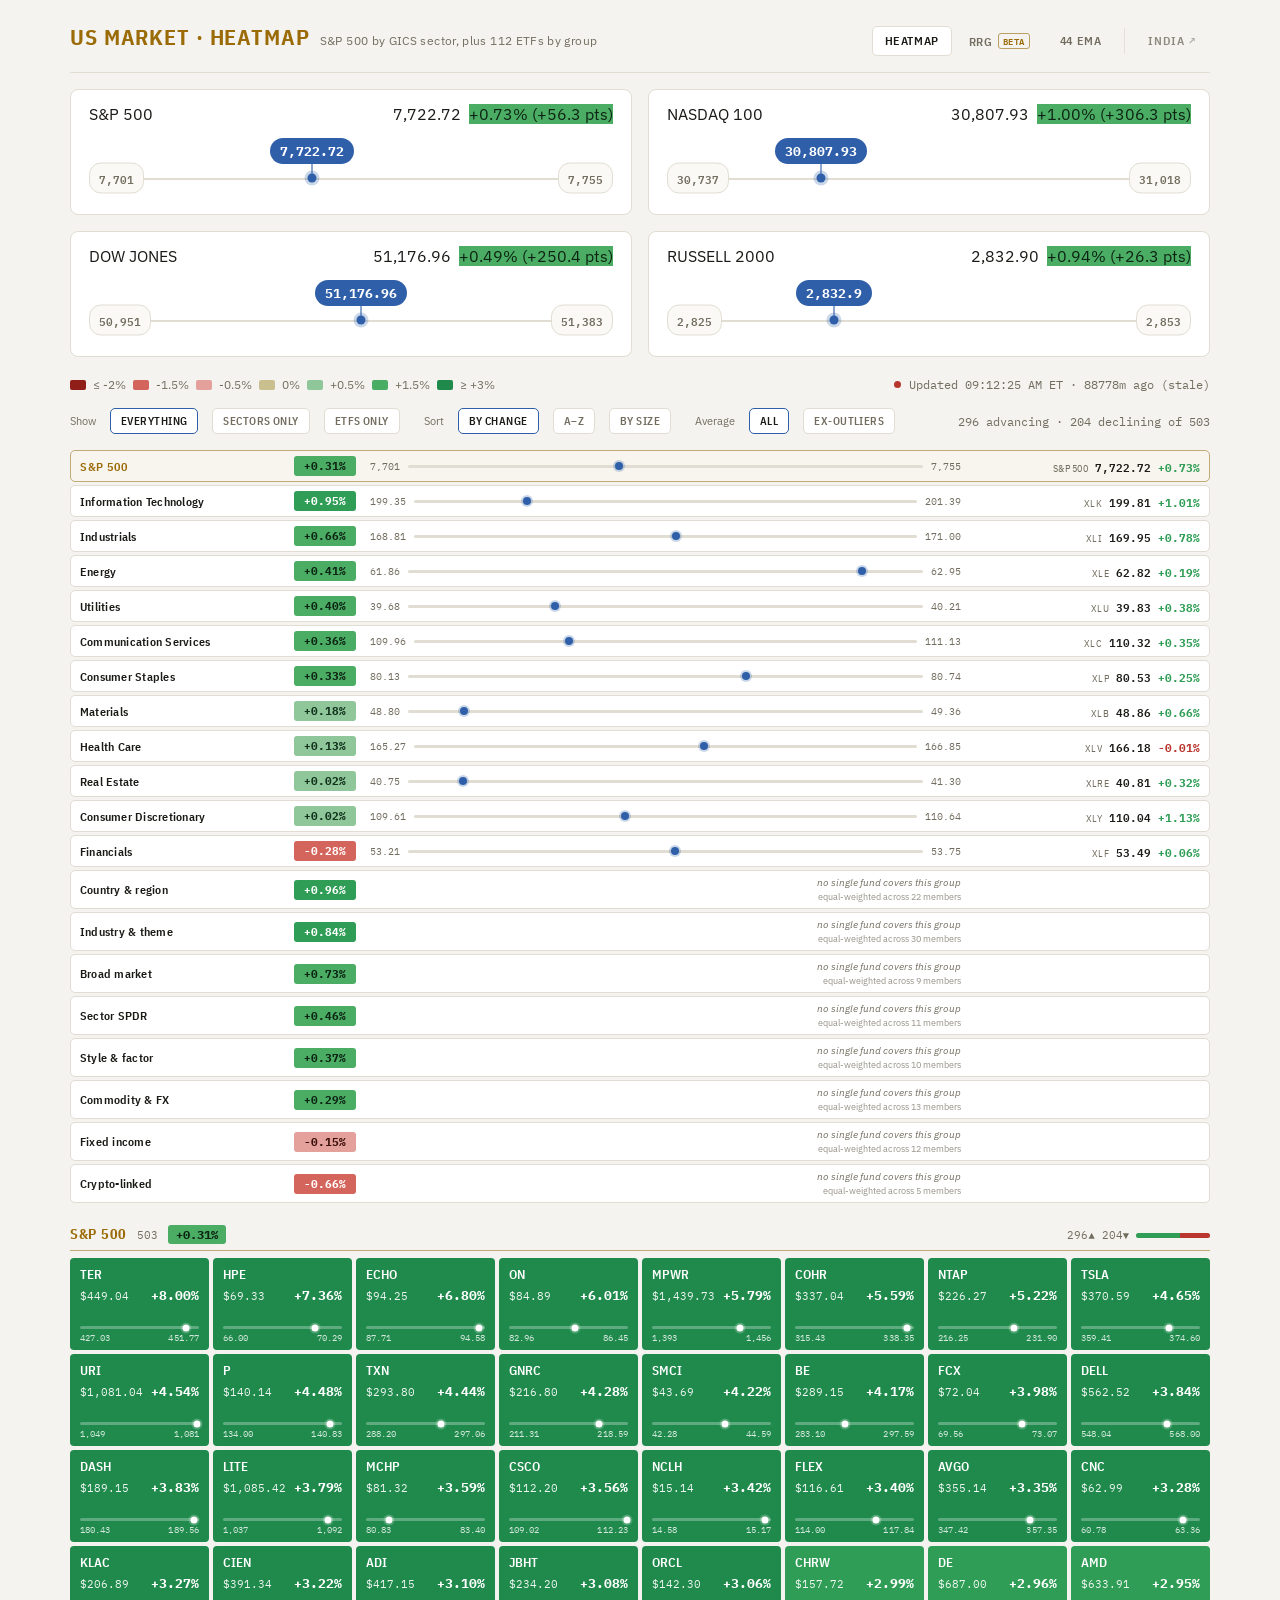
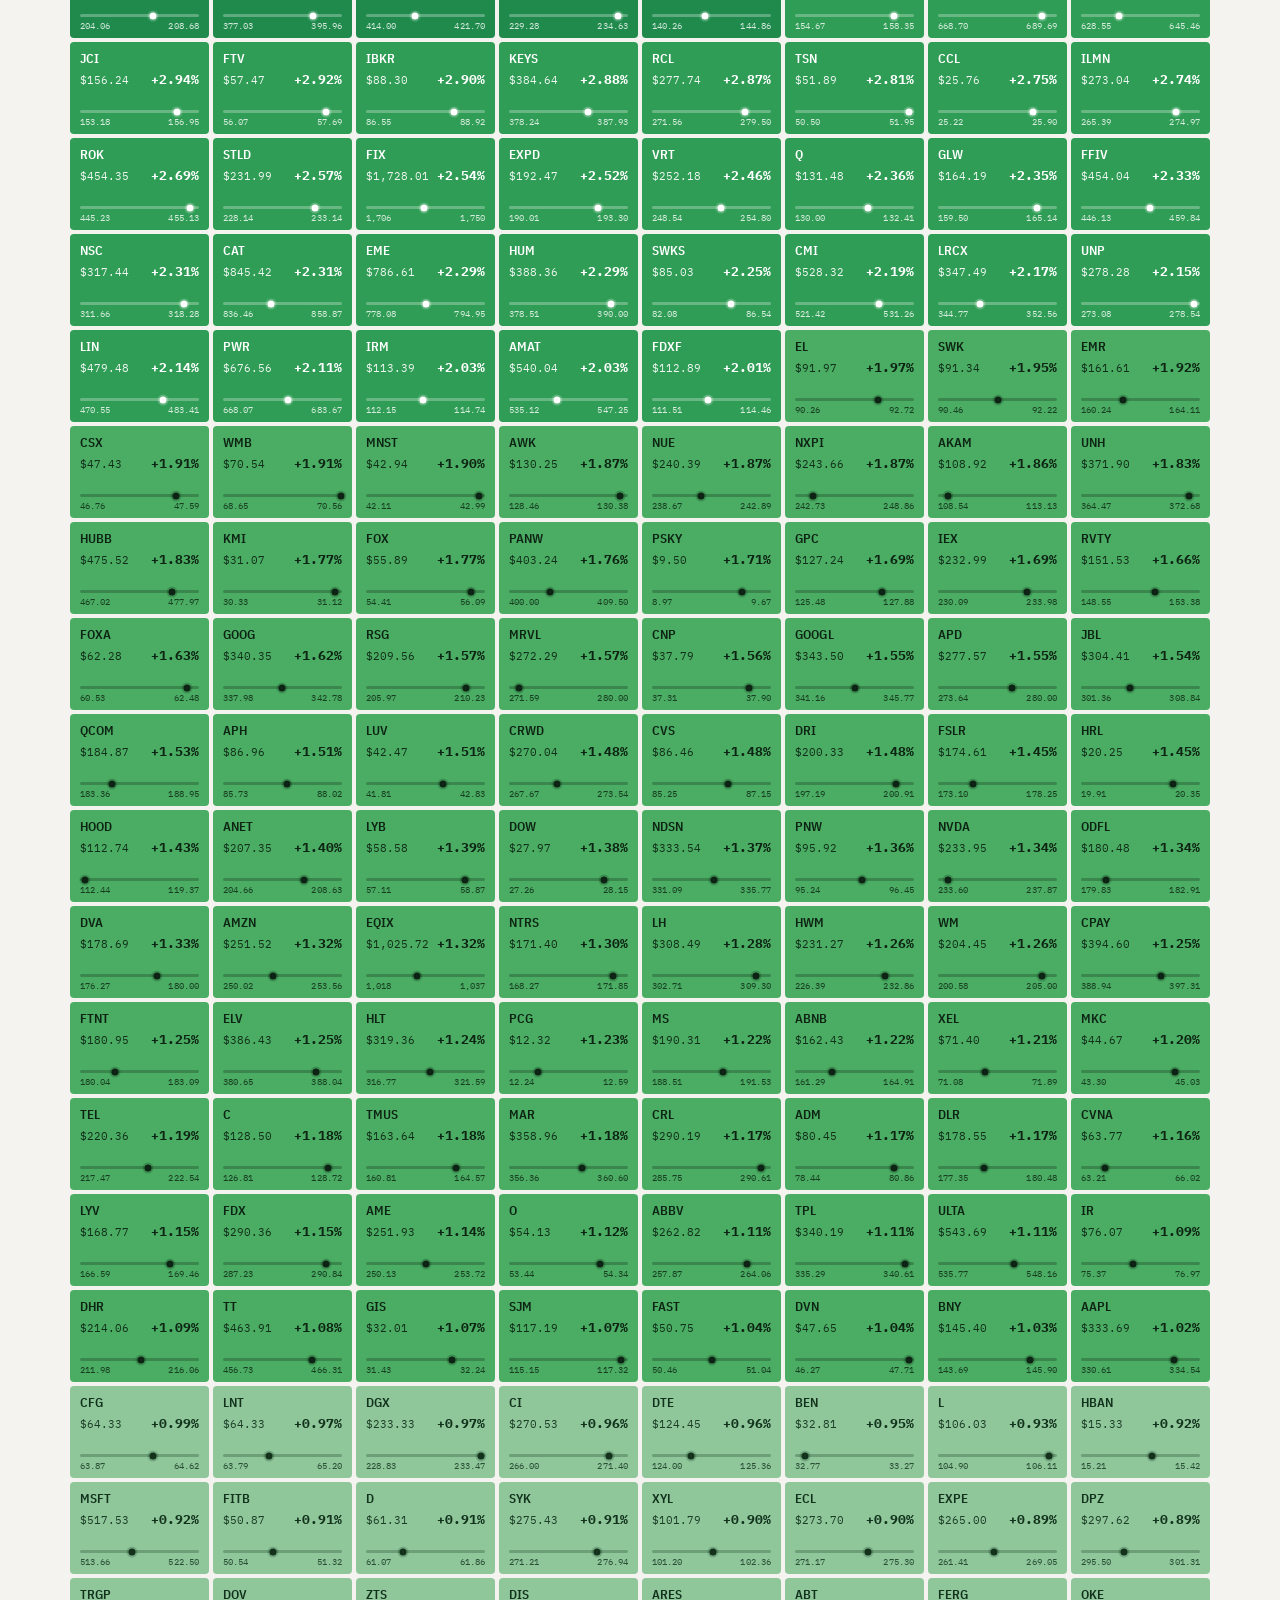
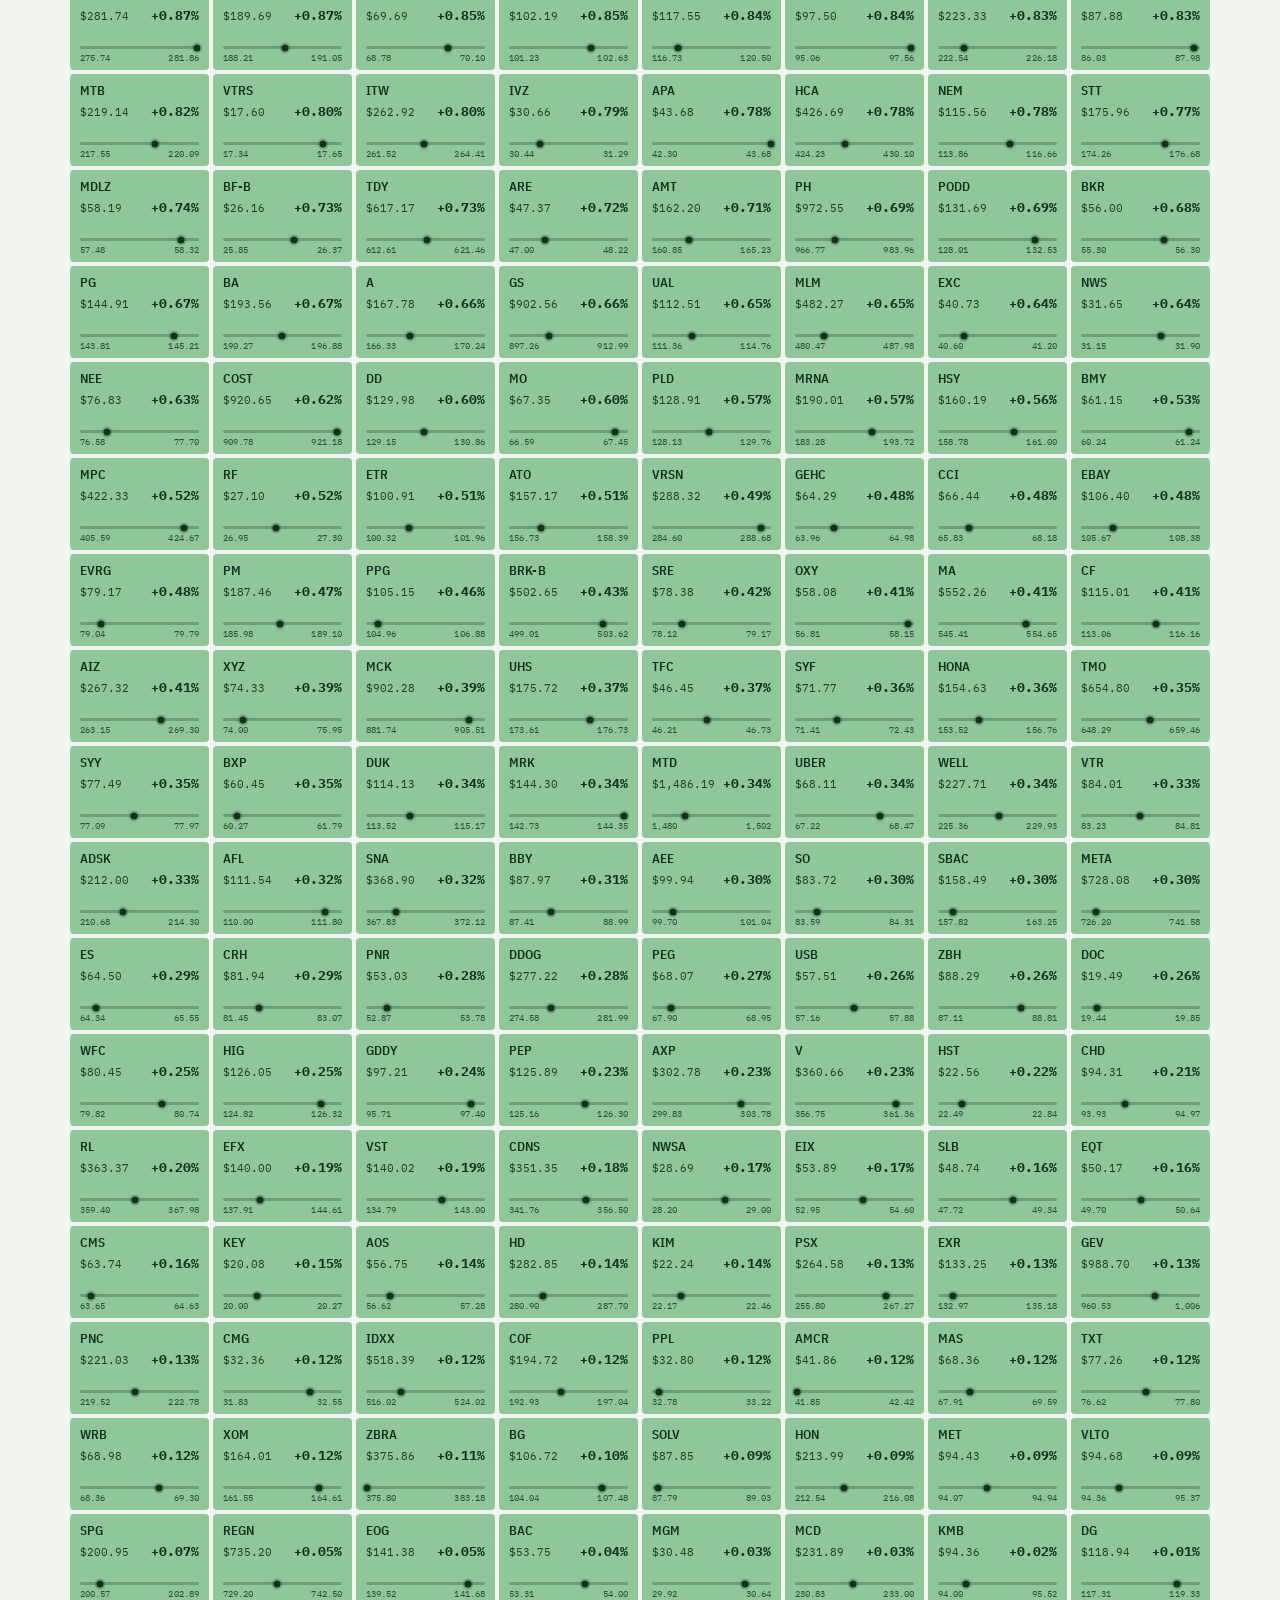
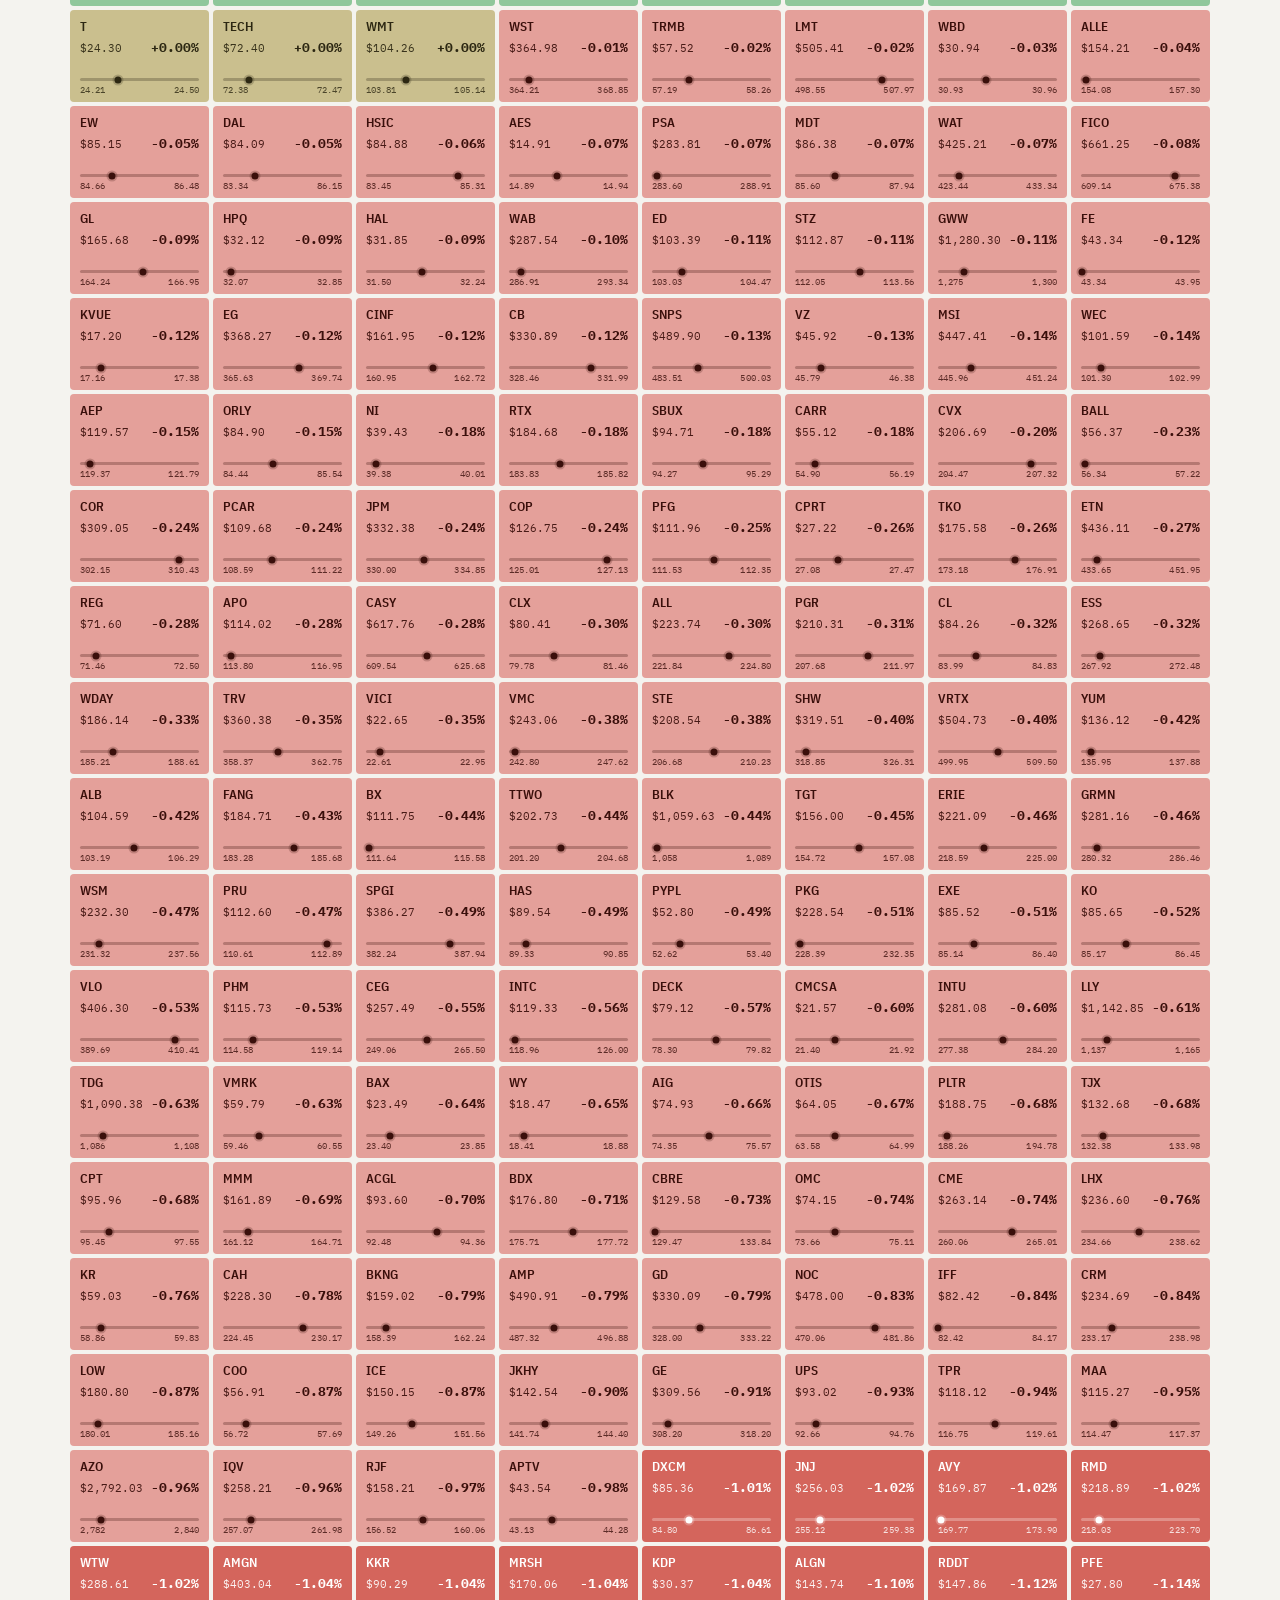
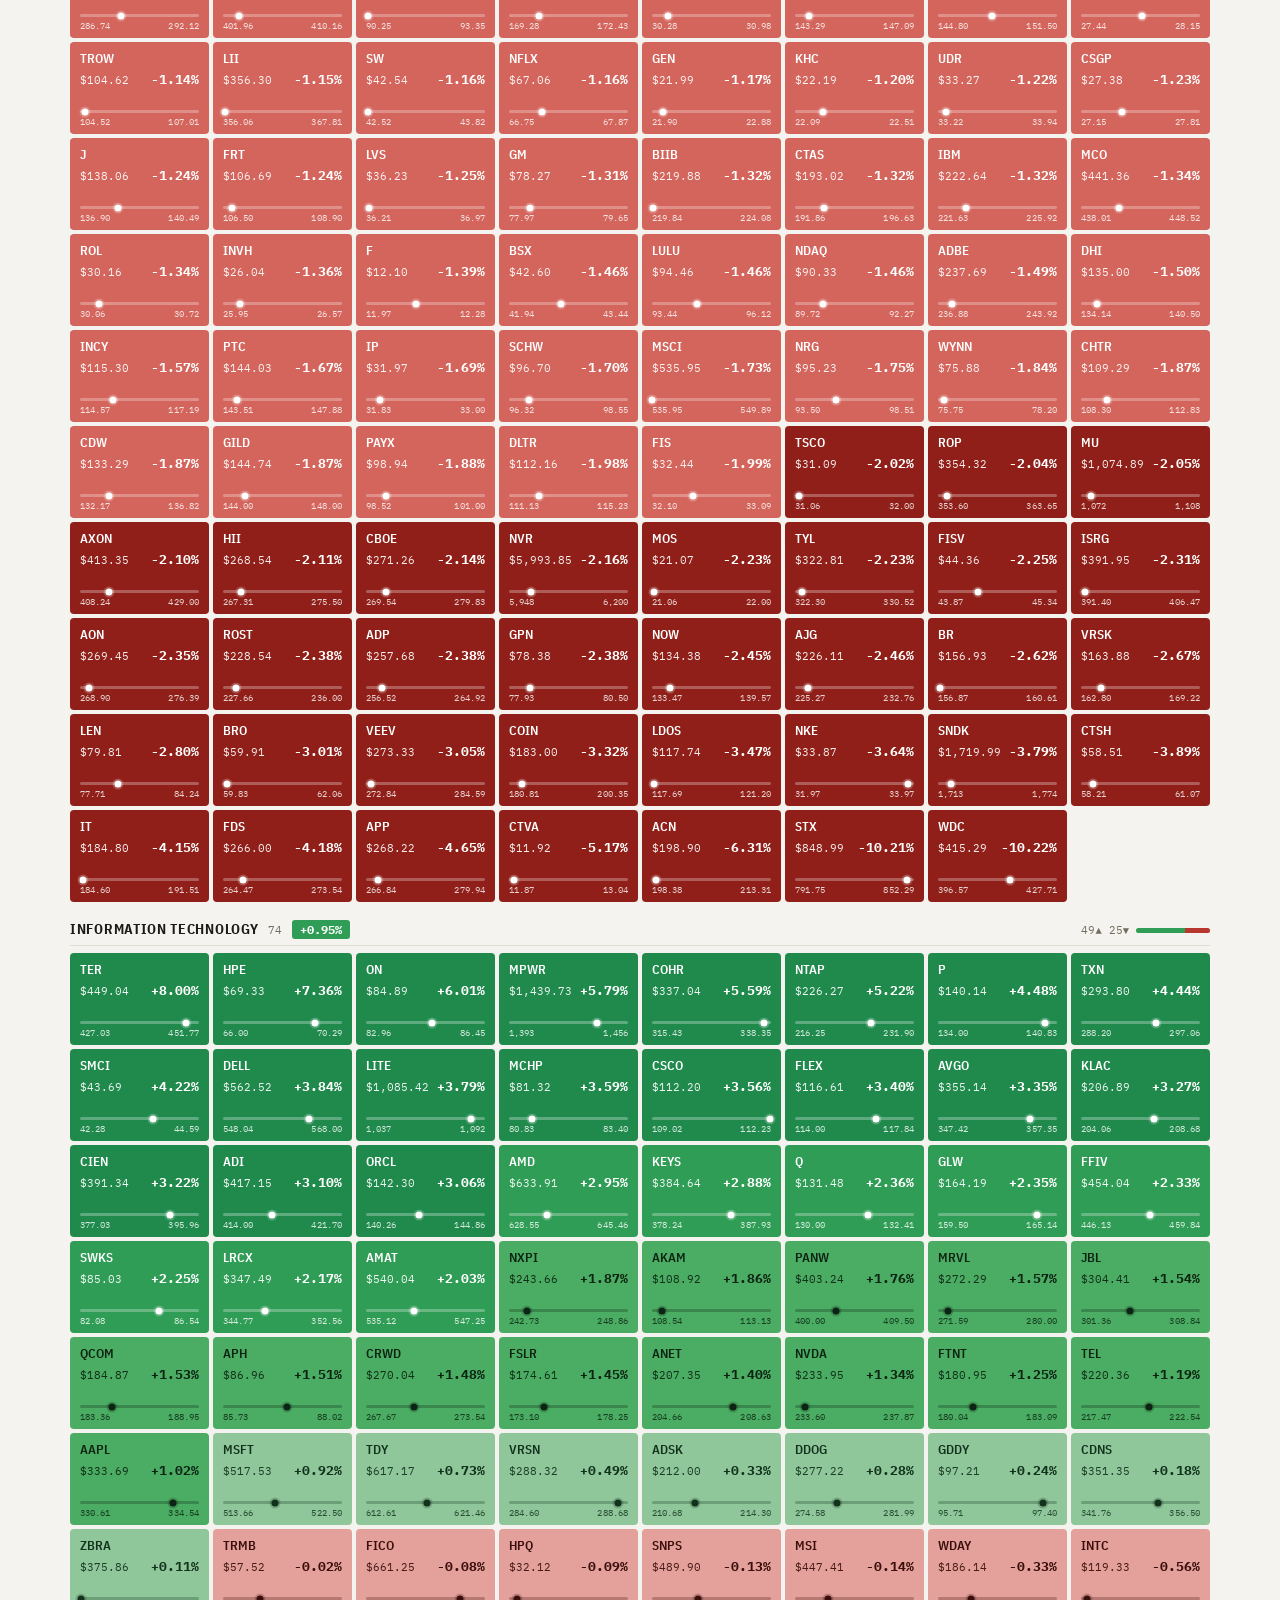
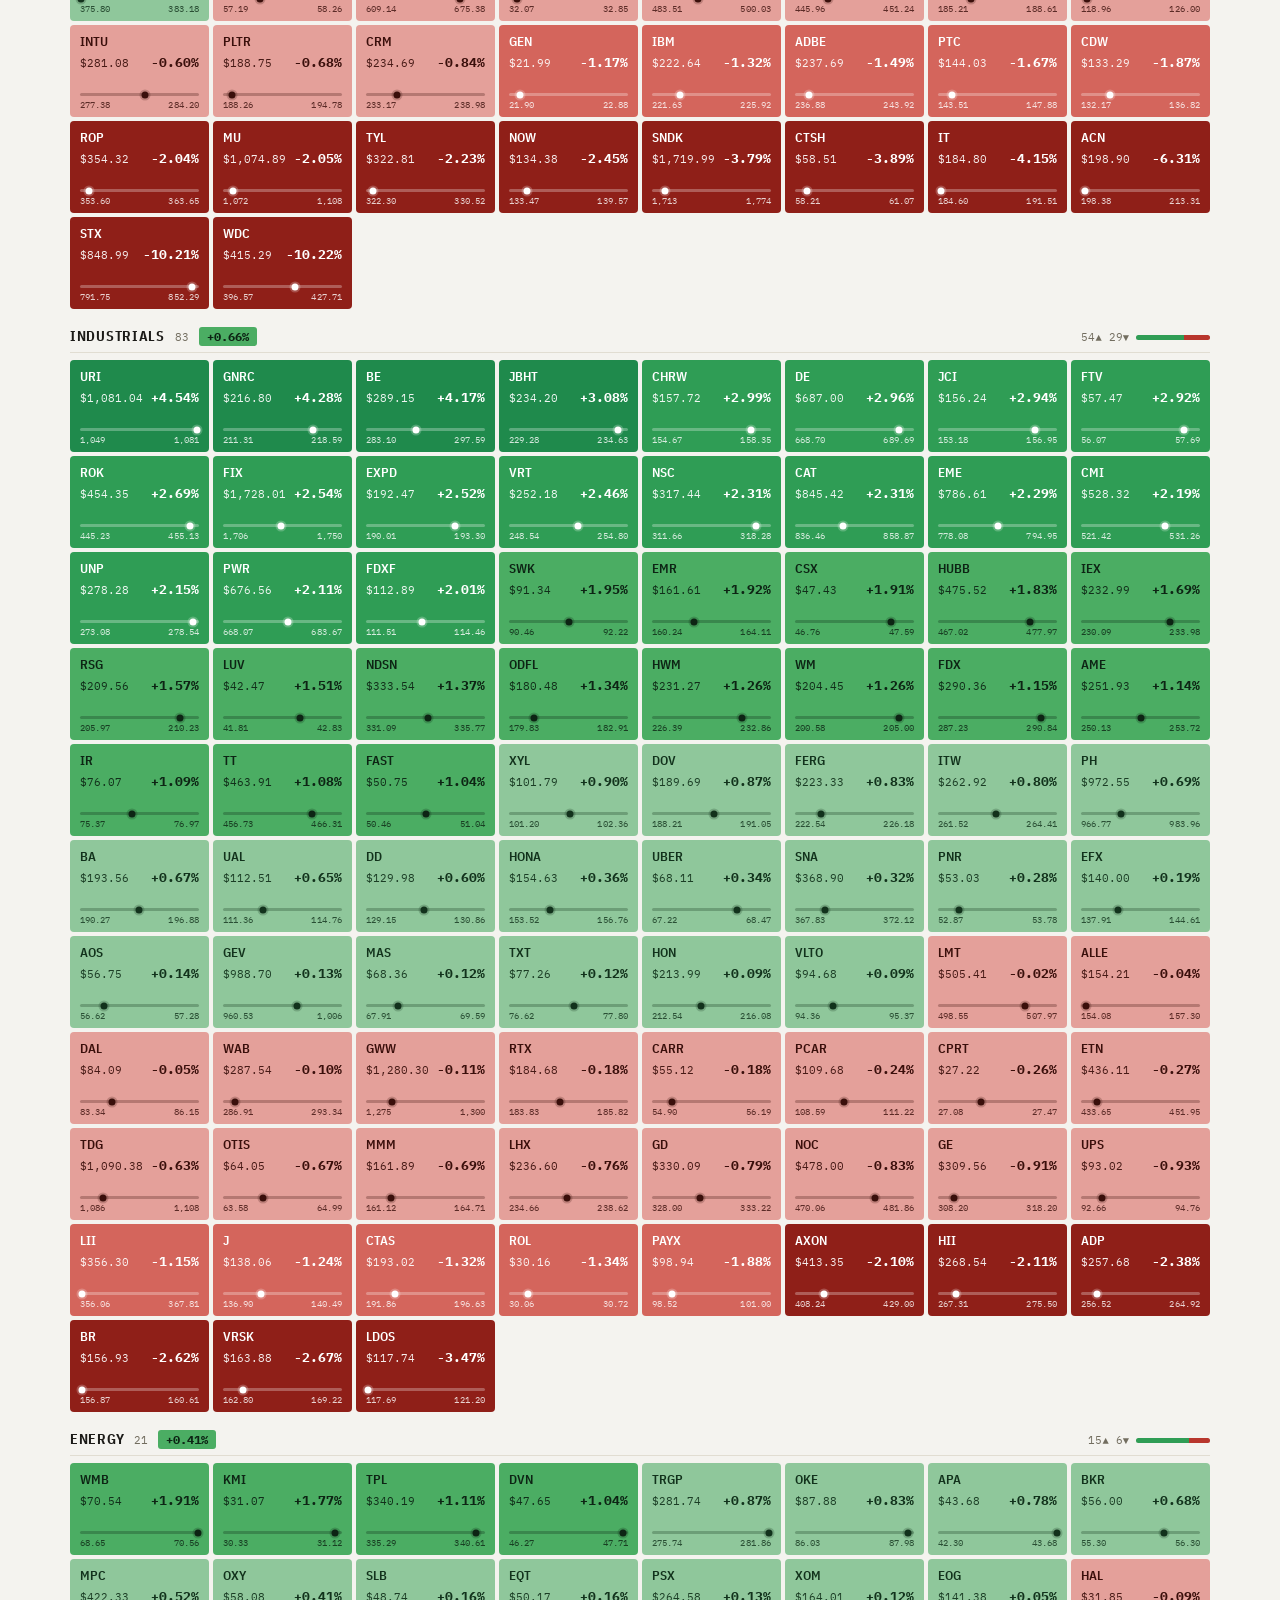
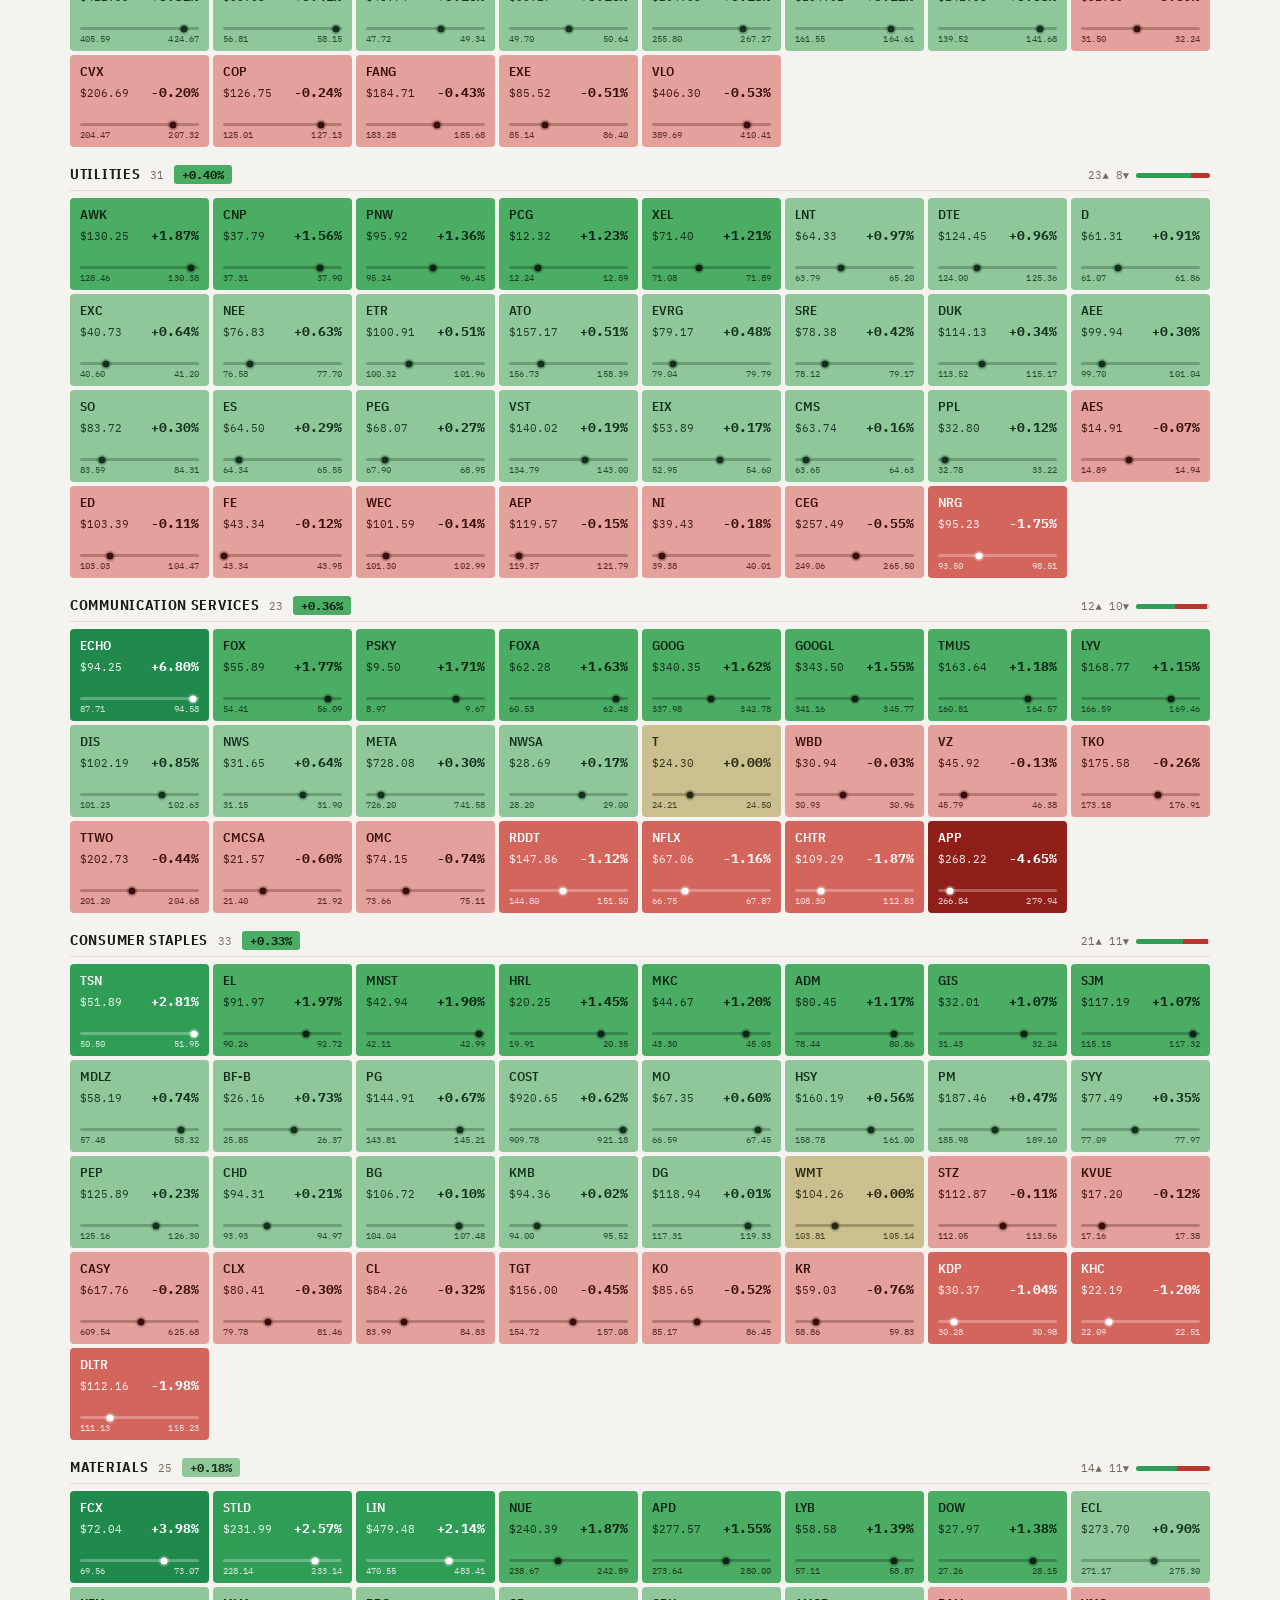
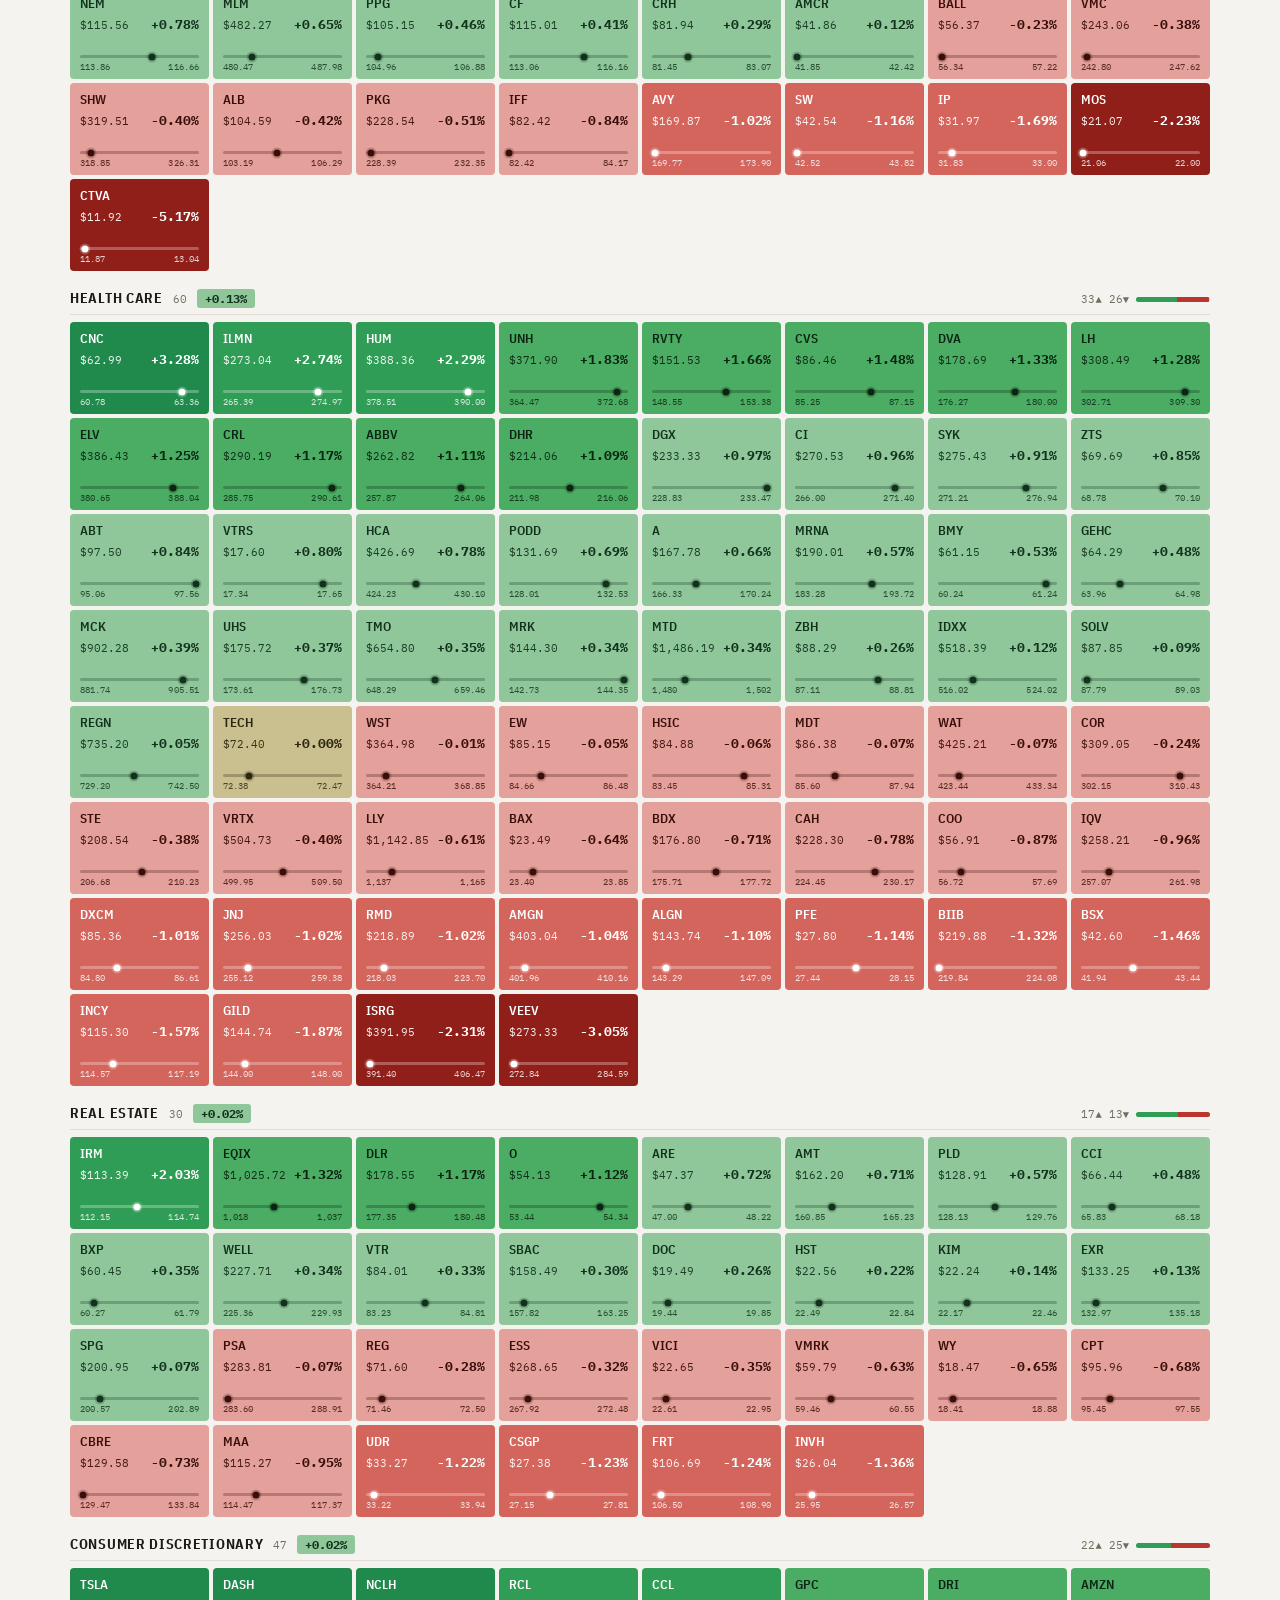
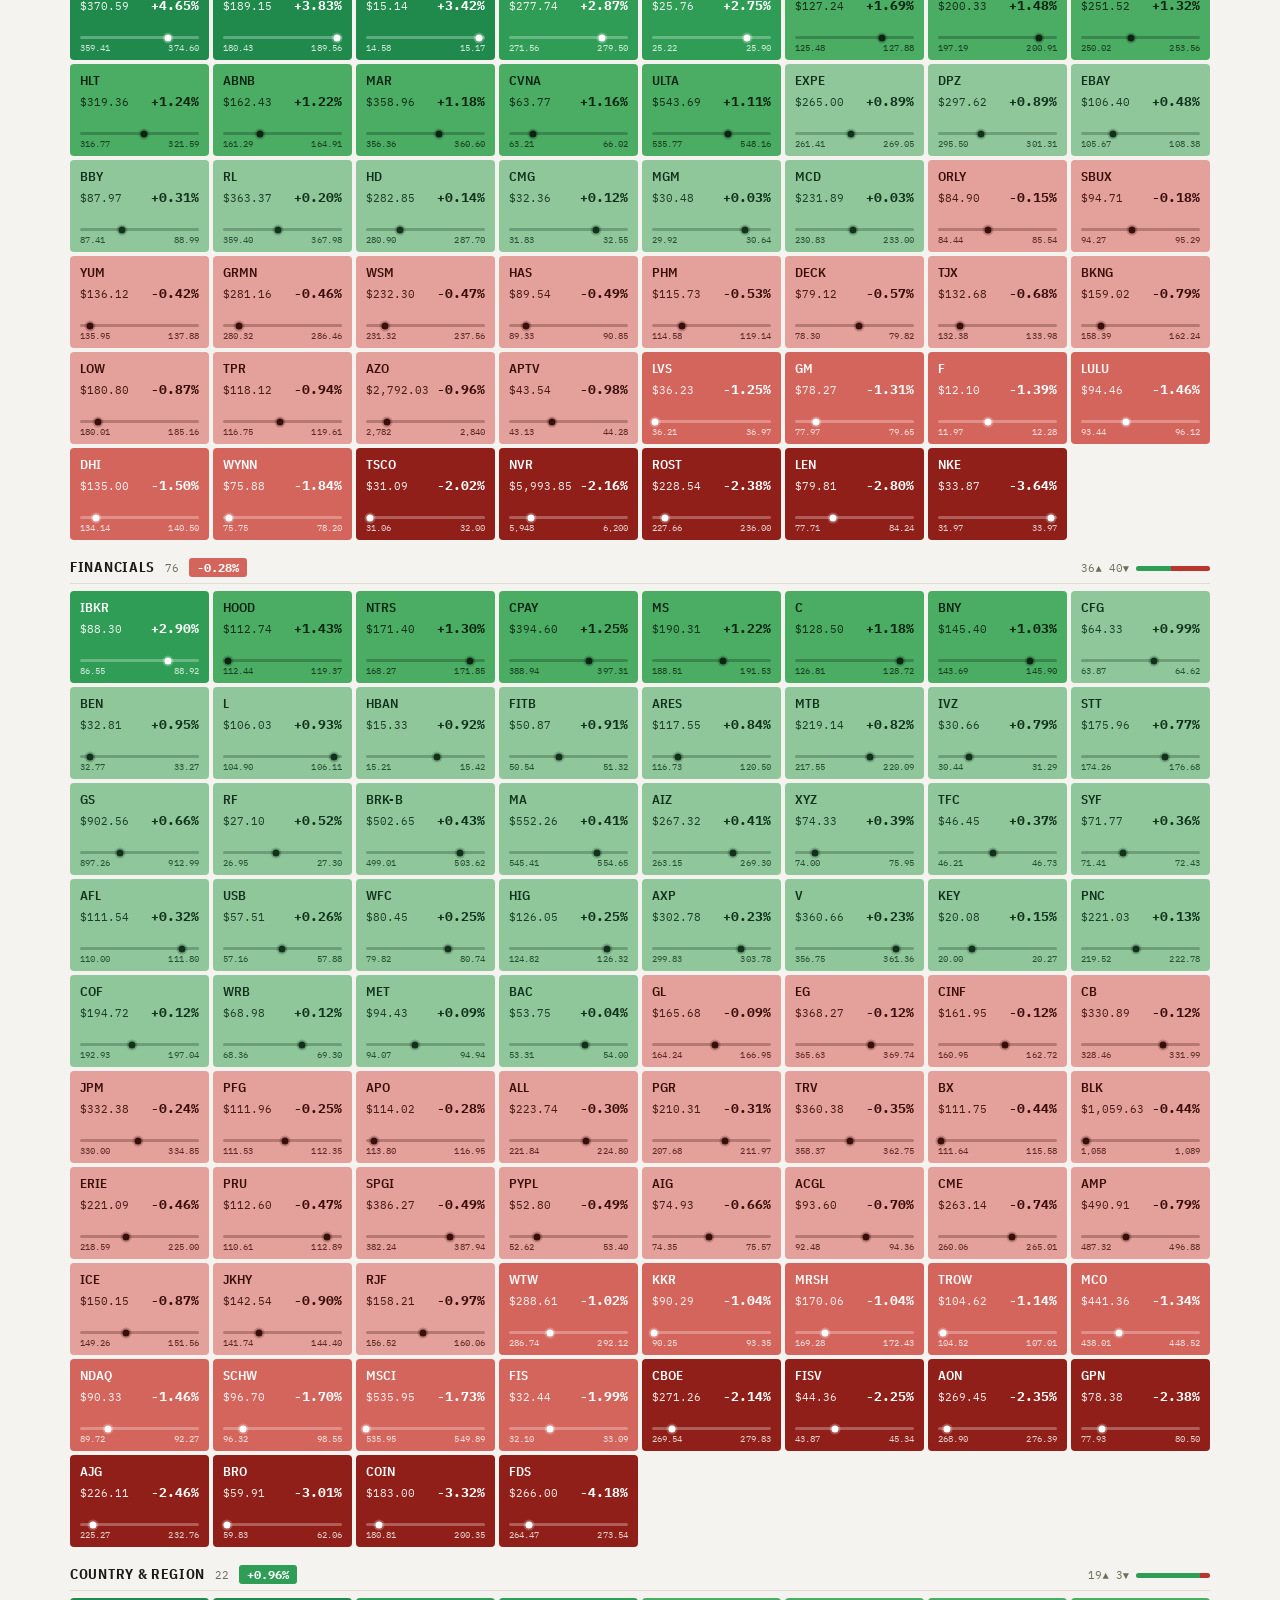
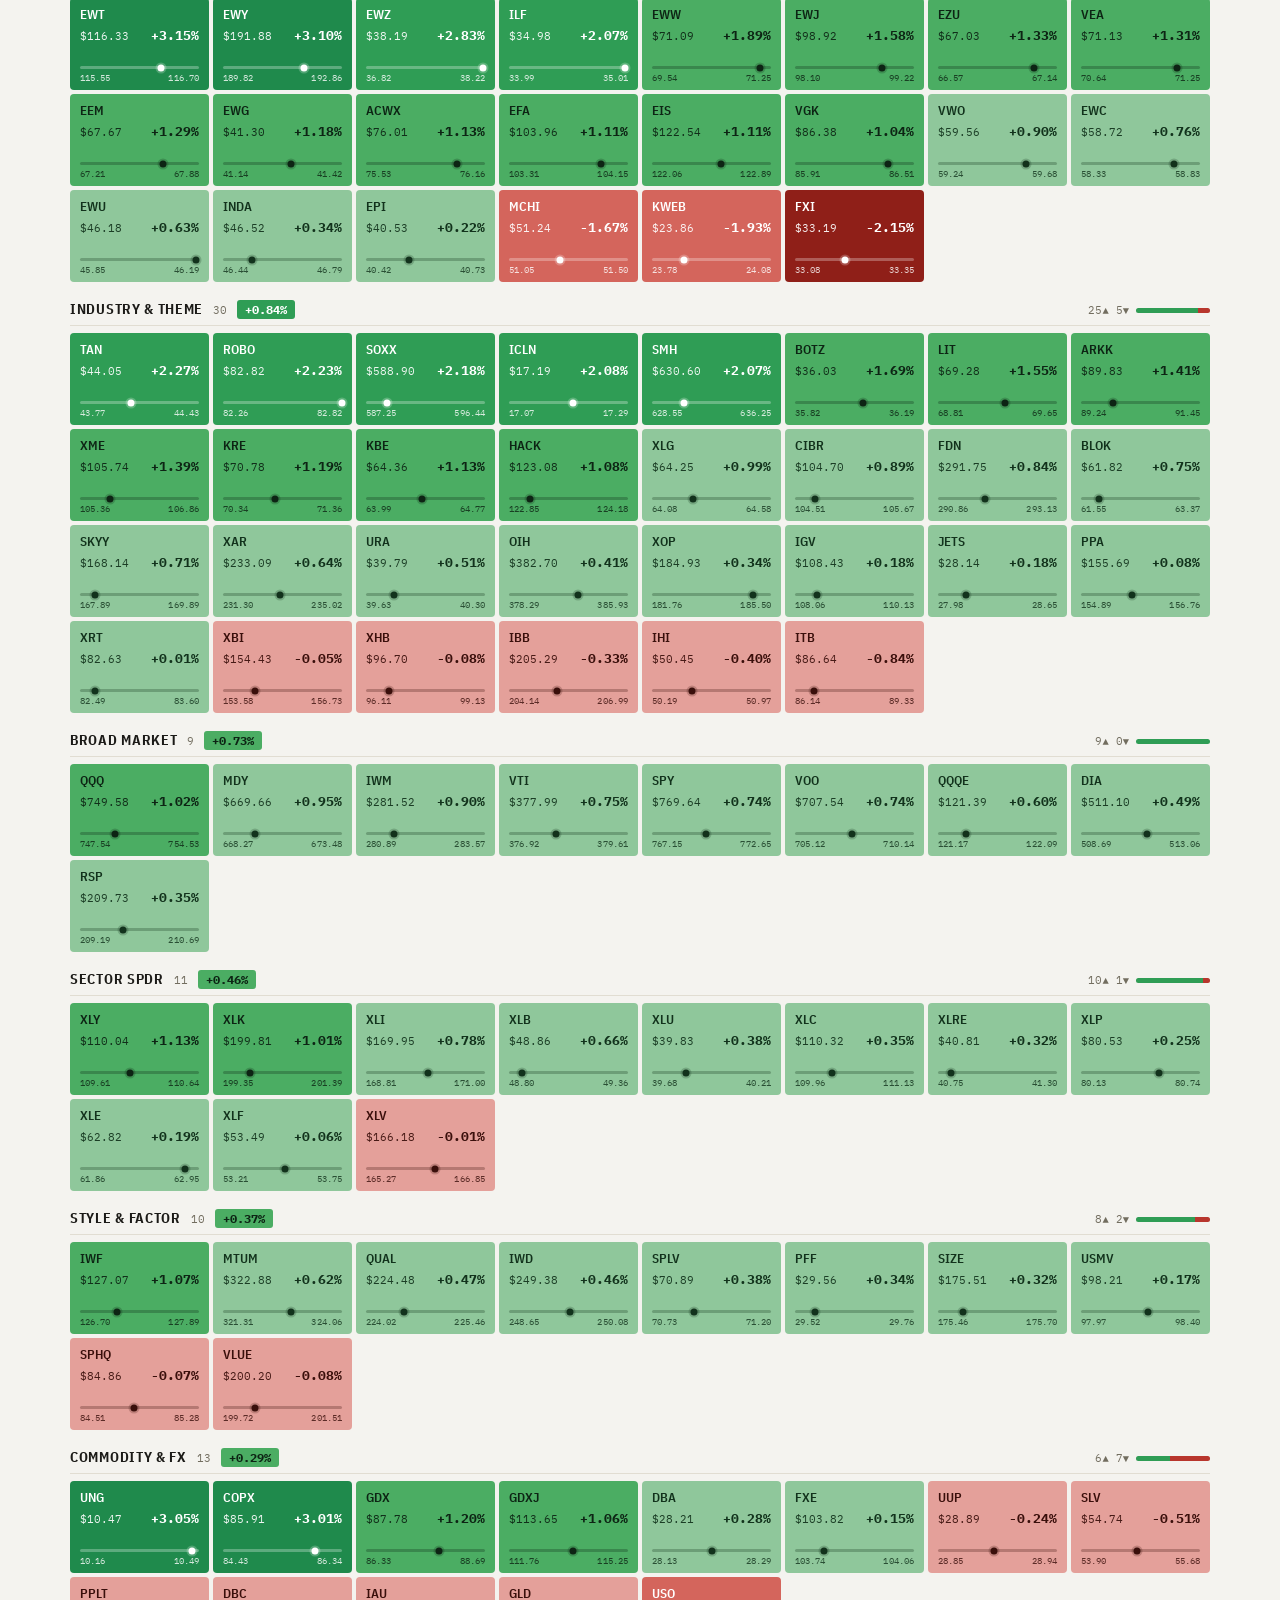
==== commit 6f7c33ef: "44 EMA board: EMA ladder, 52-week position and Point & Figure at two speeds ema.html over 614 names " ====
--- a/index.html
+++ b/index.html
@@ -18,6 +18,7 @@
     <nav class="nav">
       <a href="index.html" class="active">Heatmap</a>
       <a href="rrg.html">RRG<span class="beta">Beta</span></a>
+      <a href="ema.html">44 EMA</a>
       <span class="nav-sep" aria-hidden="true"></span>
       <a href="../nifty-heatmap-web/" class="away">India</a>
     </nav>
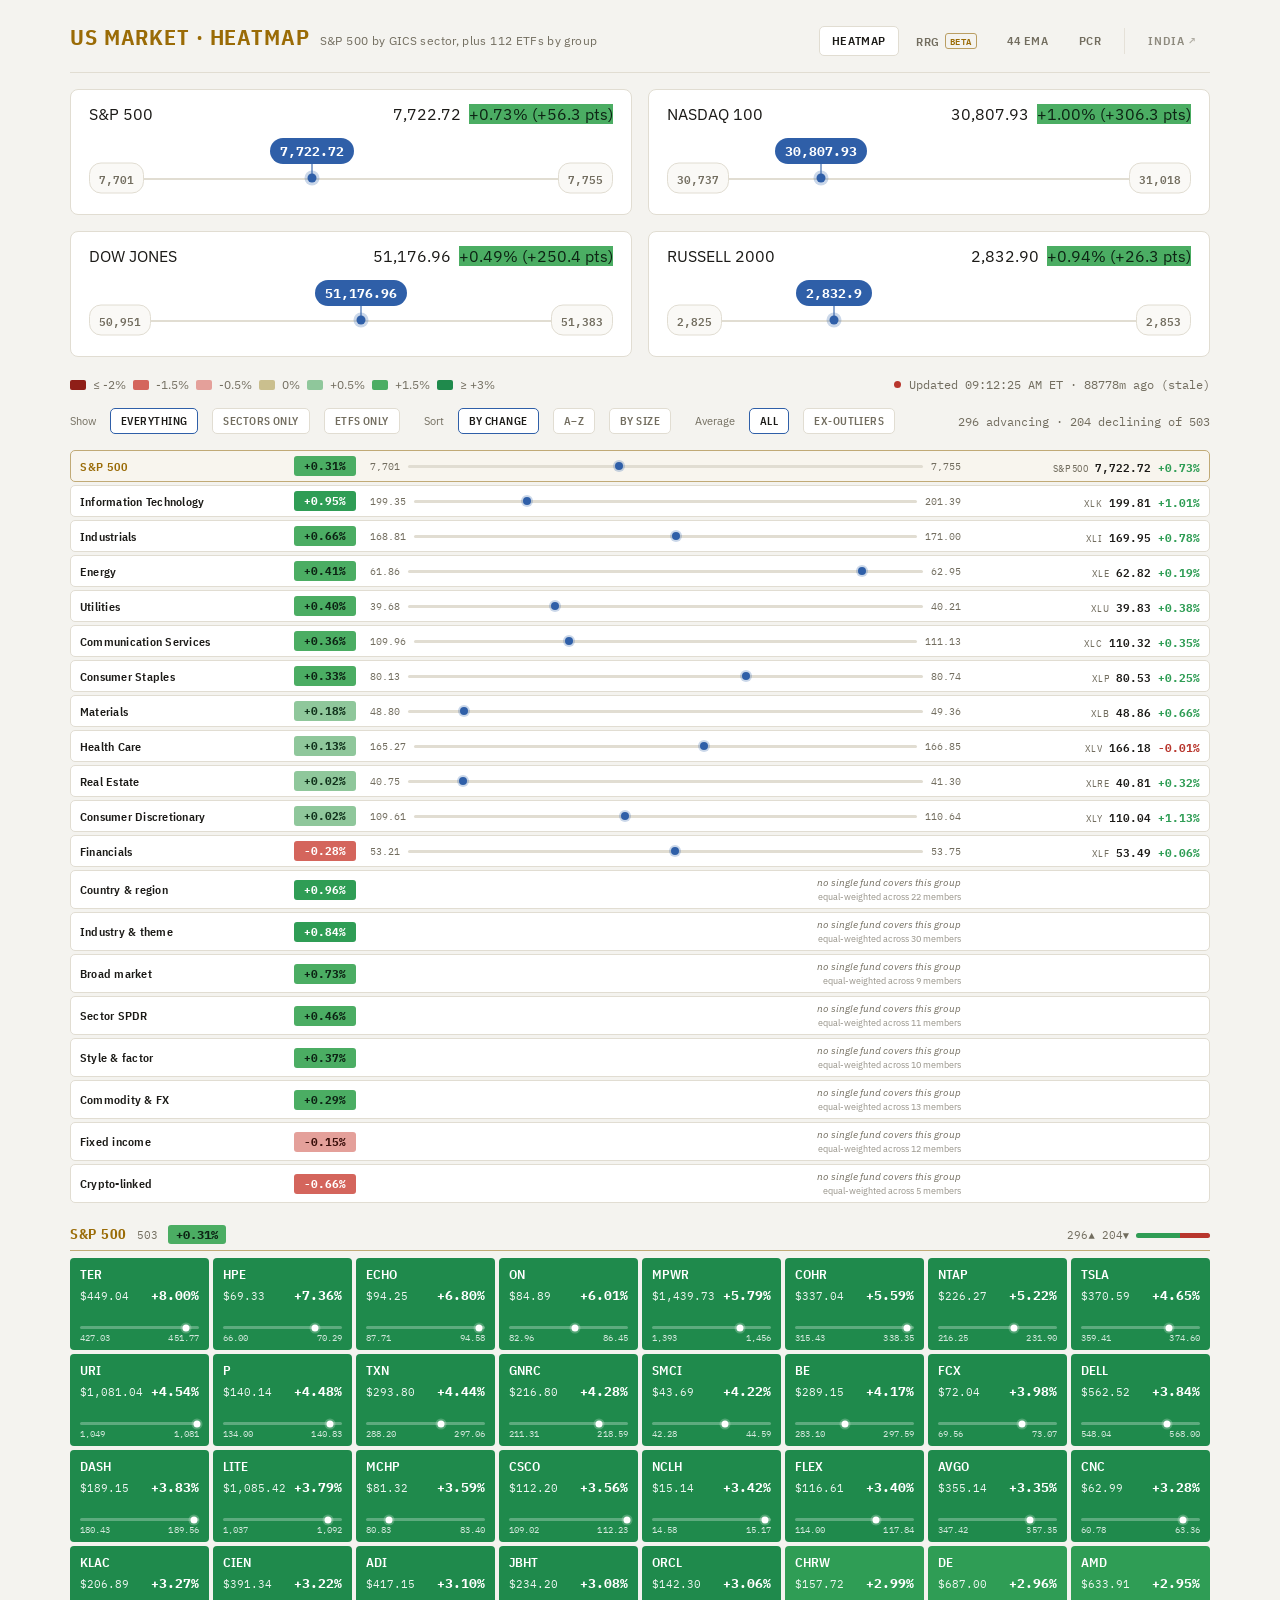
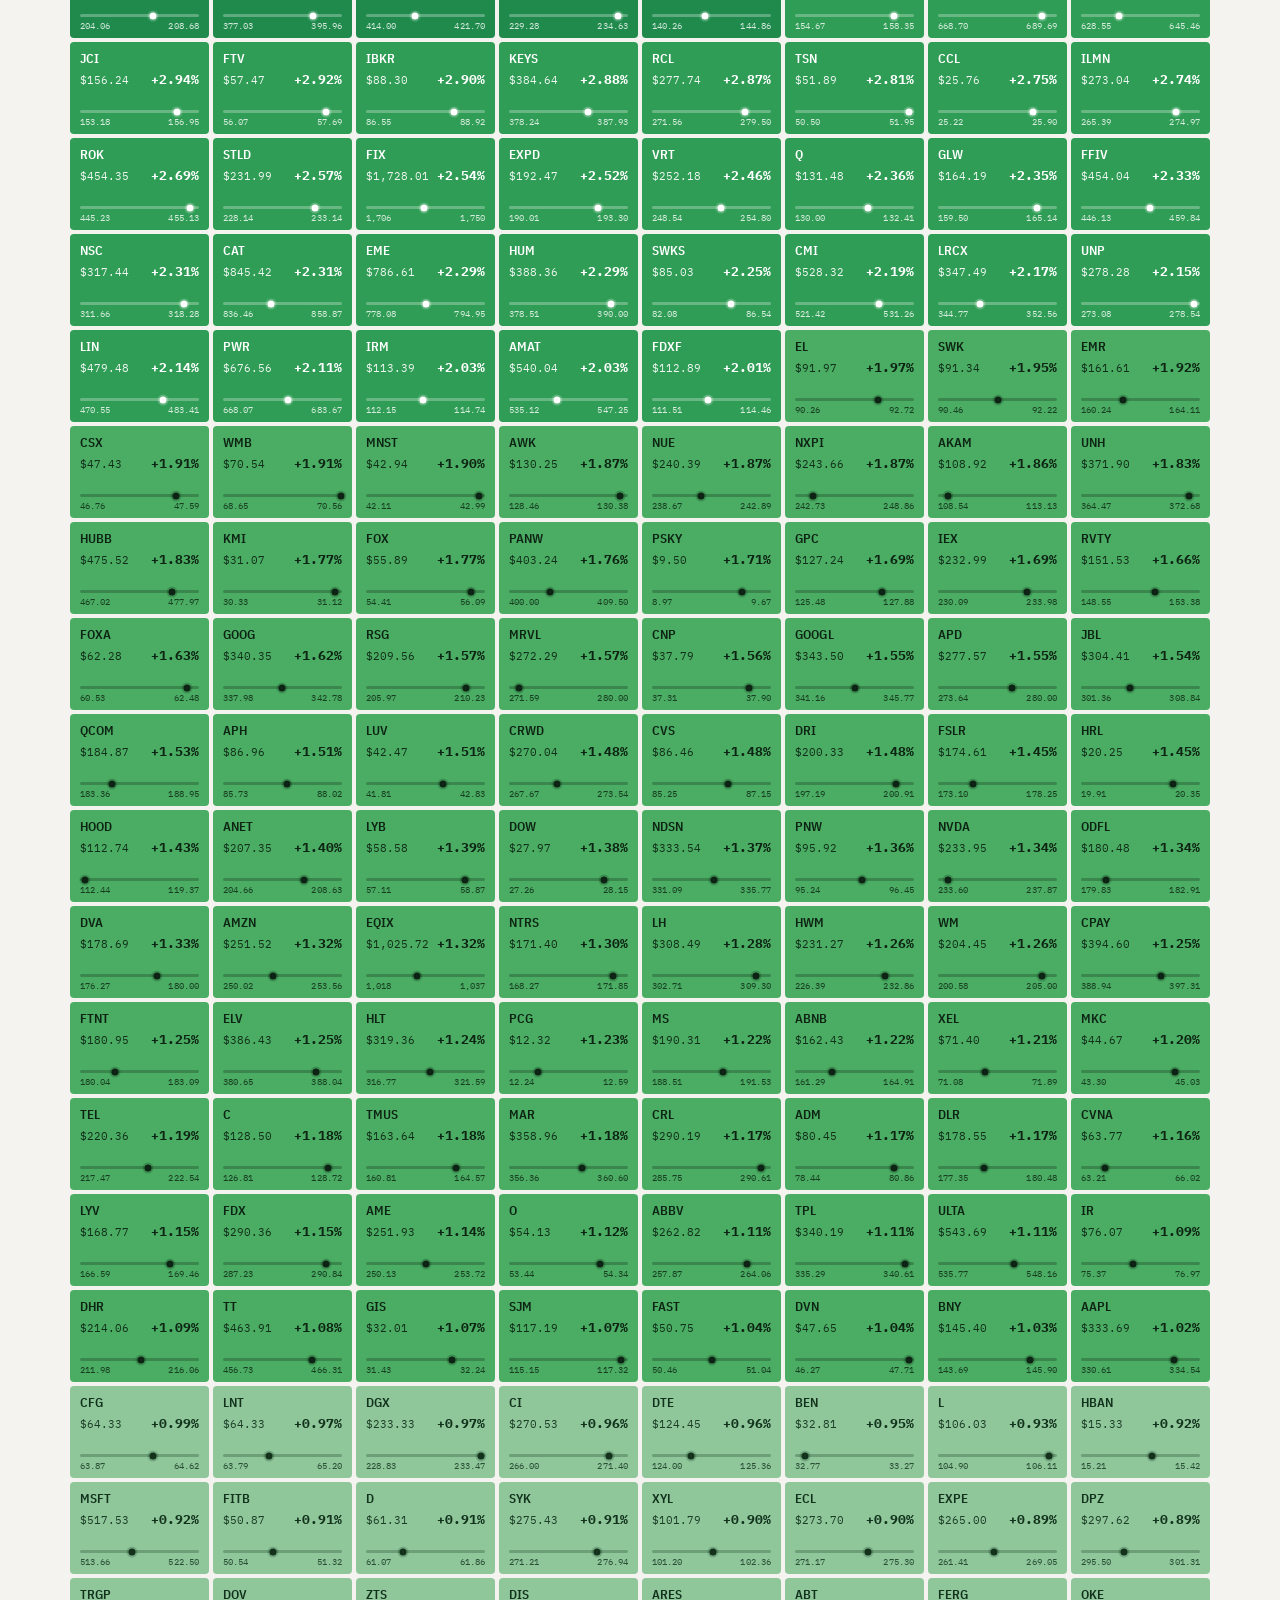
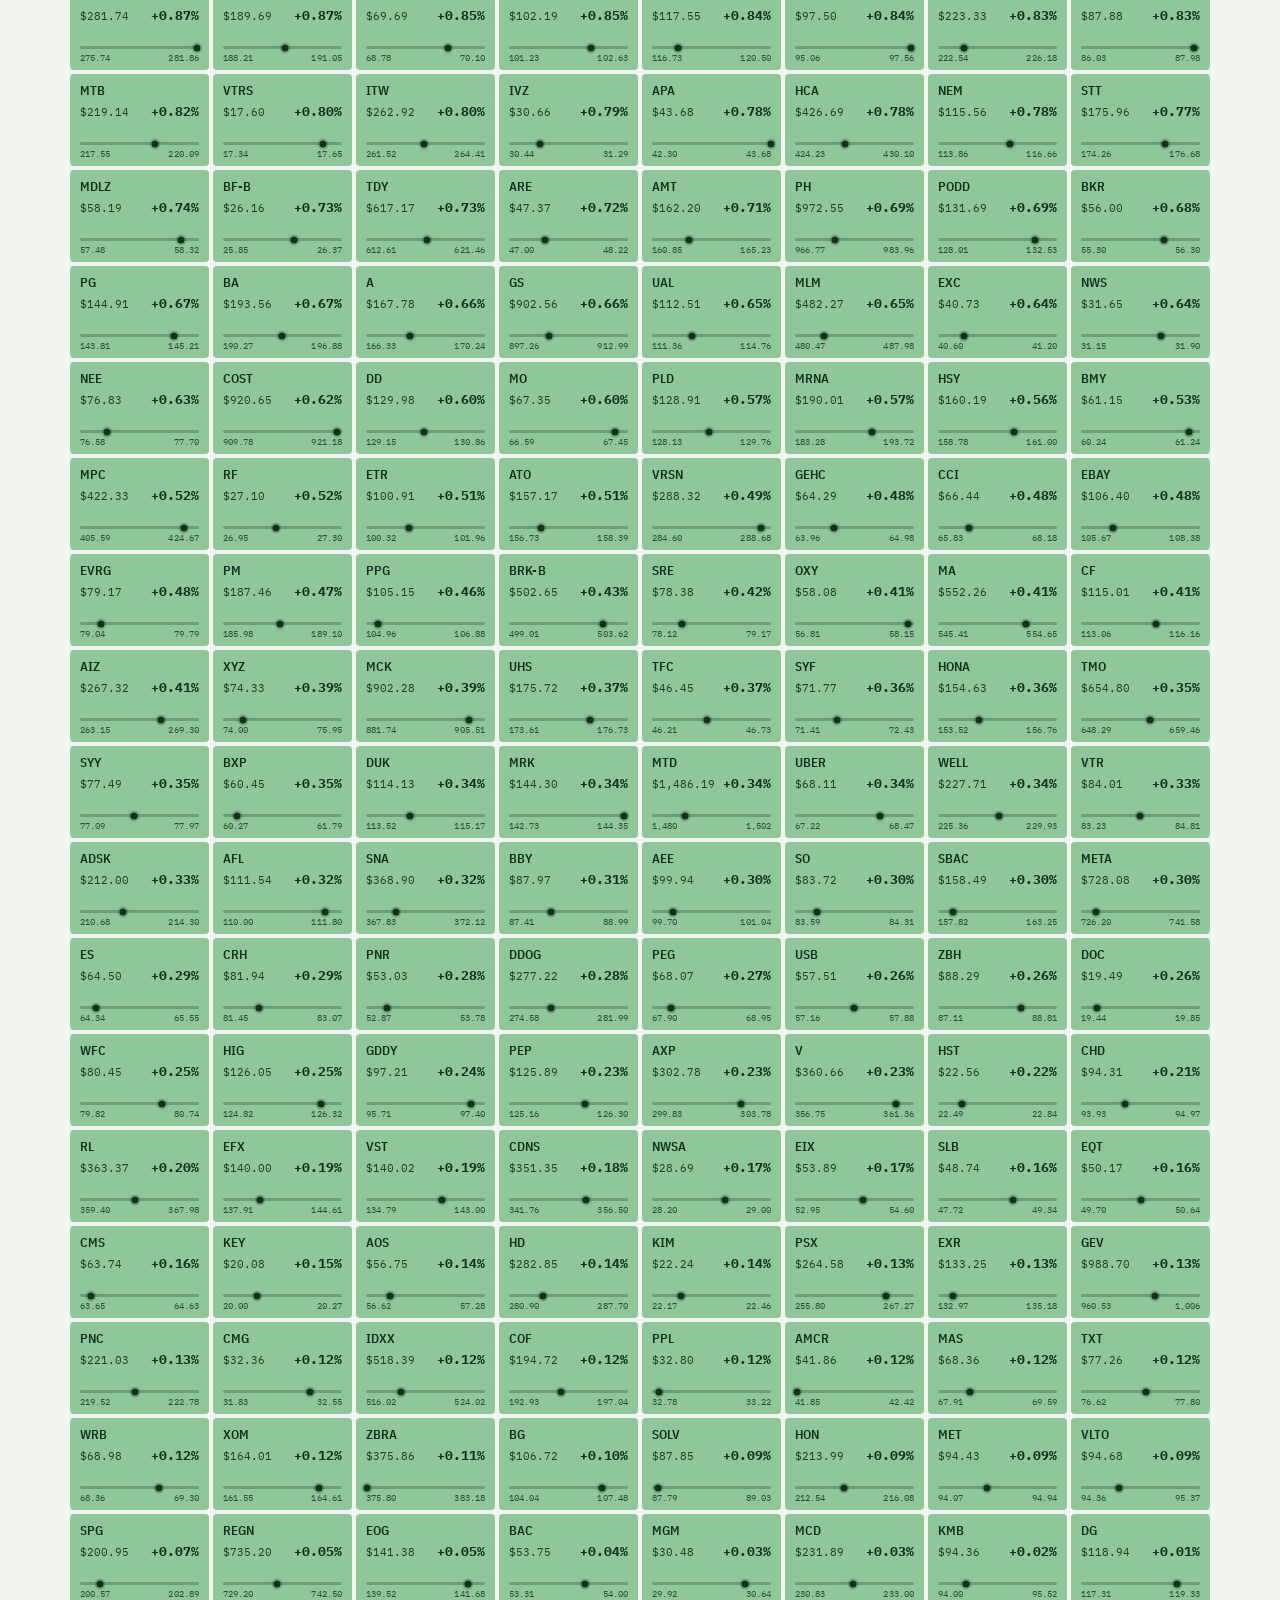
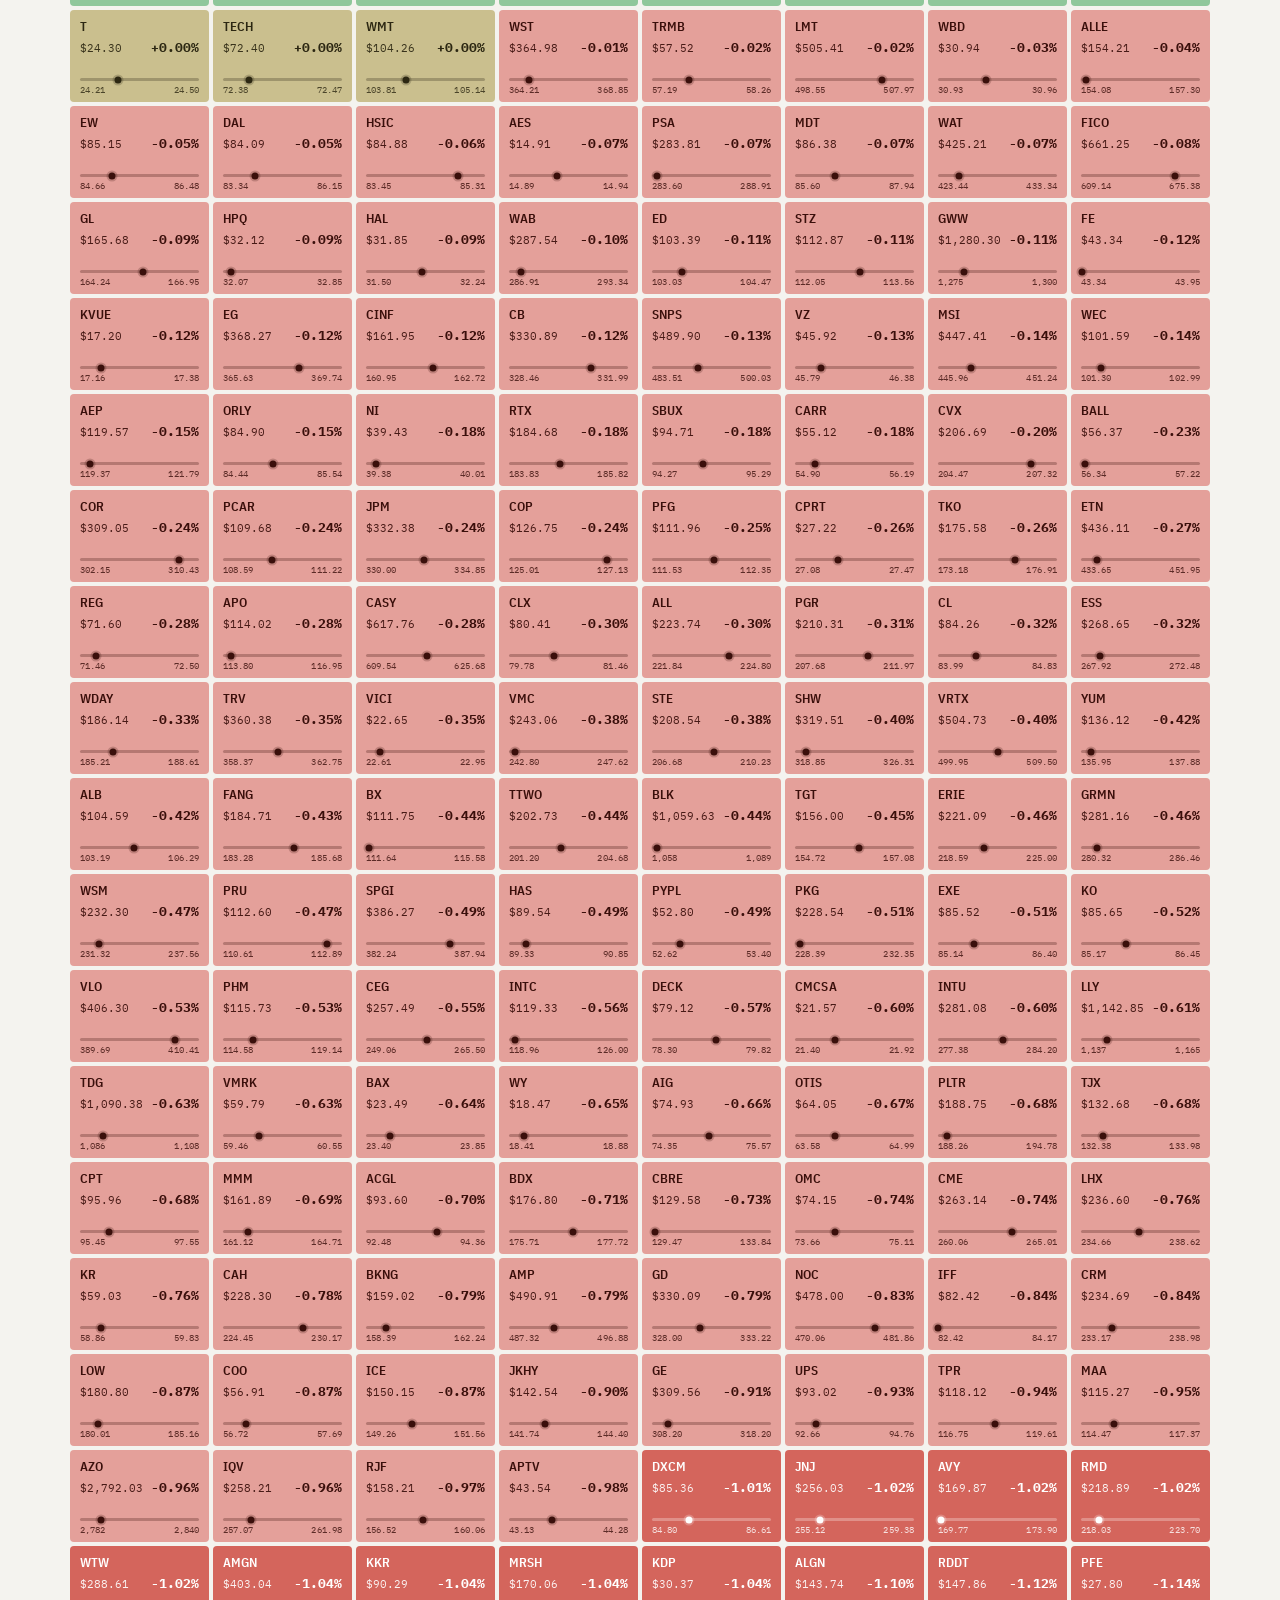
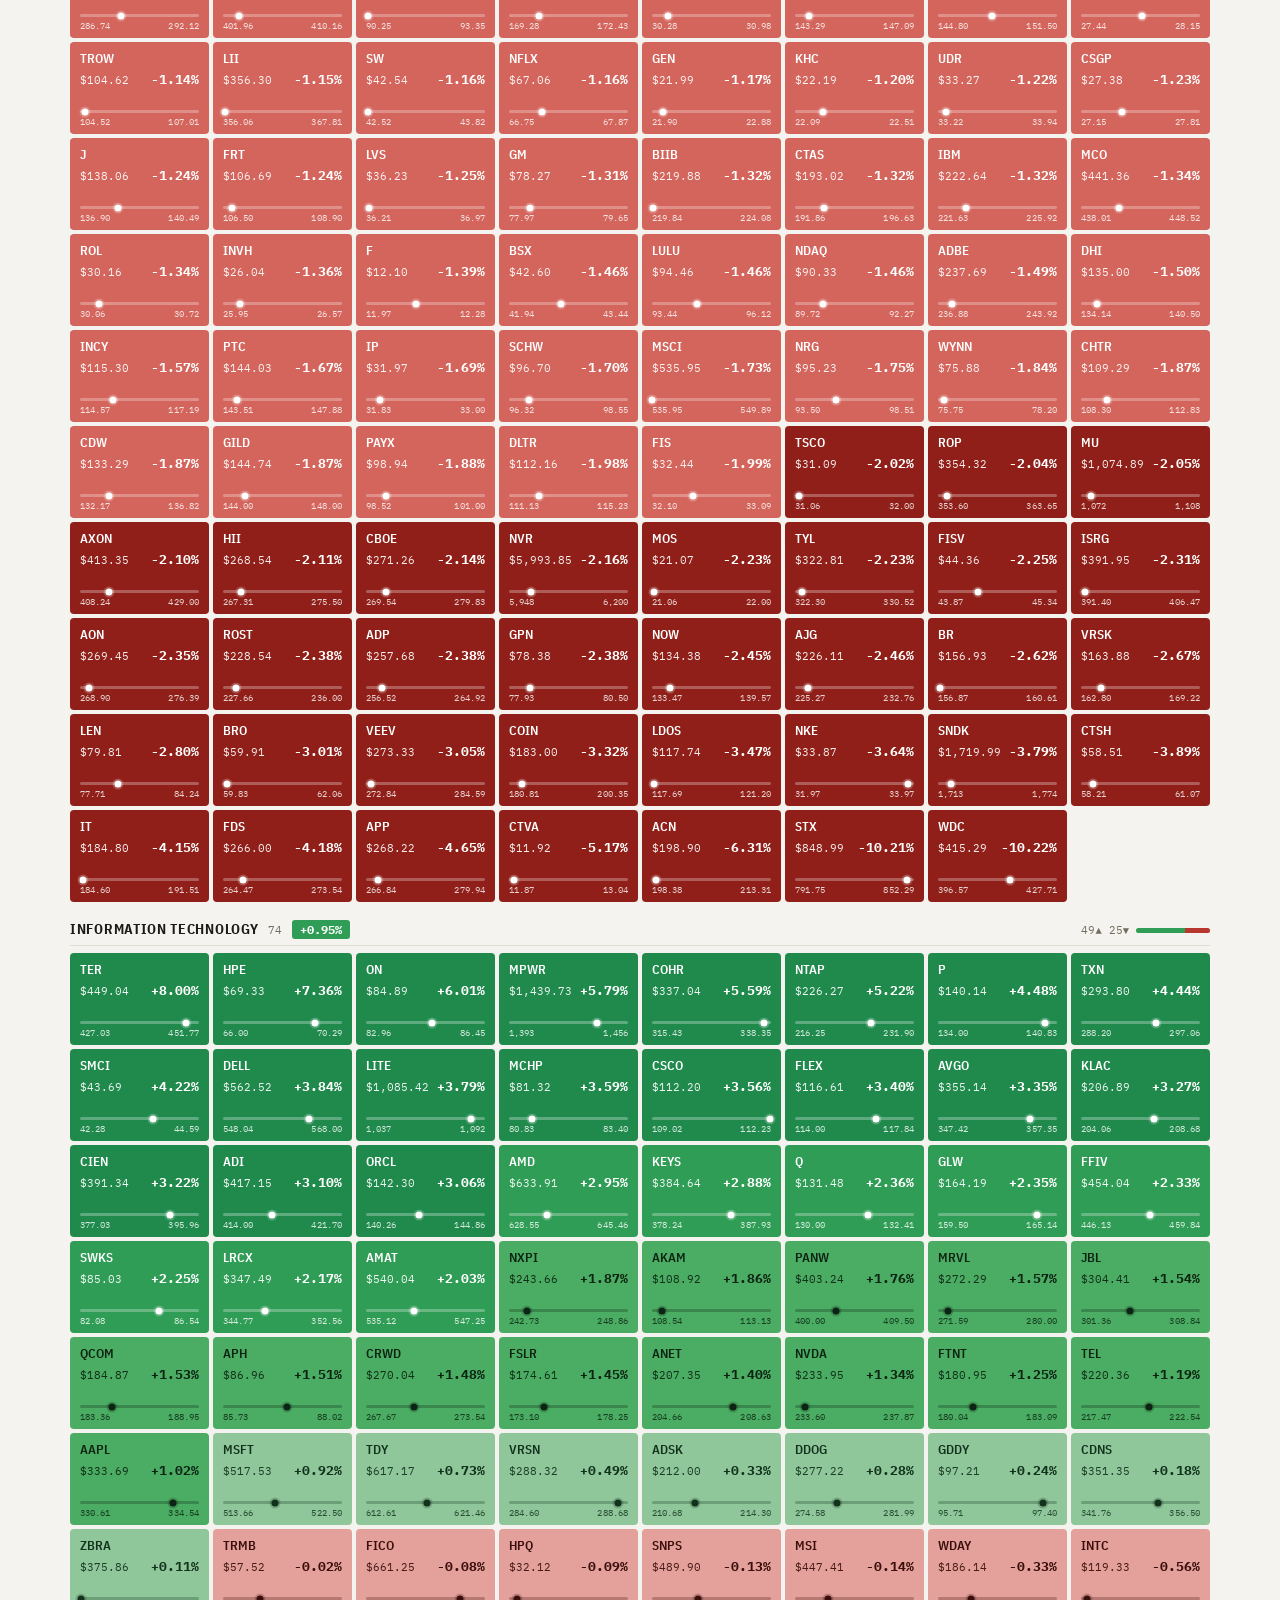
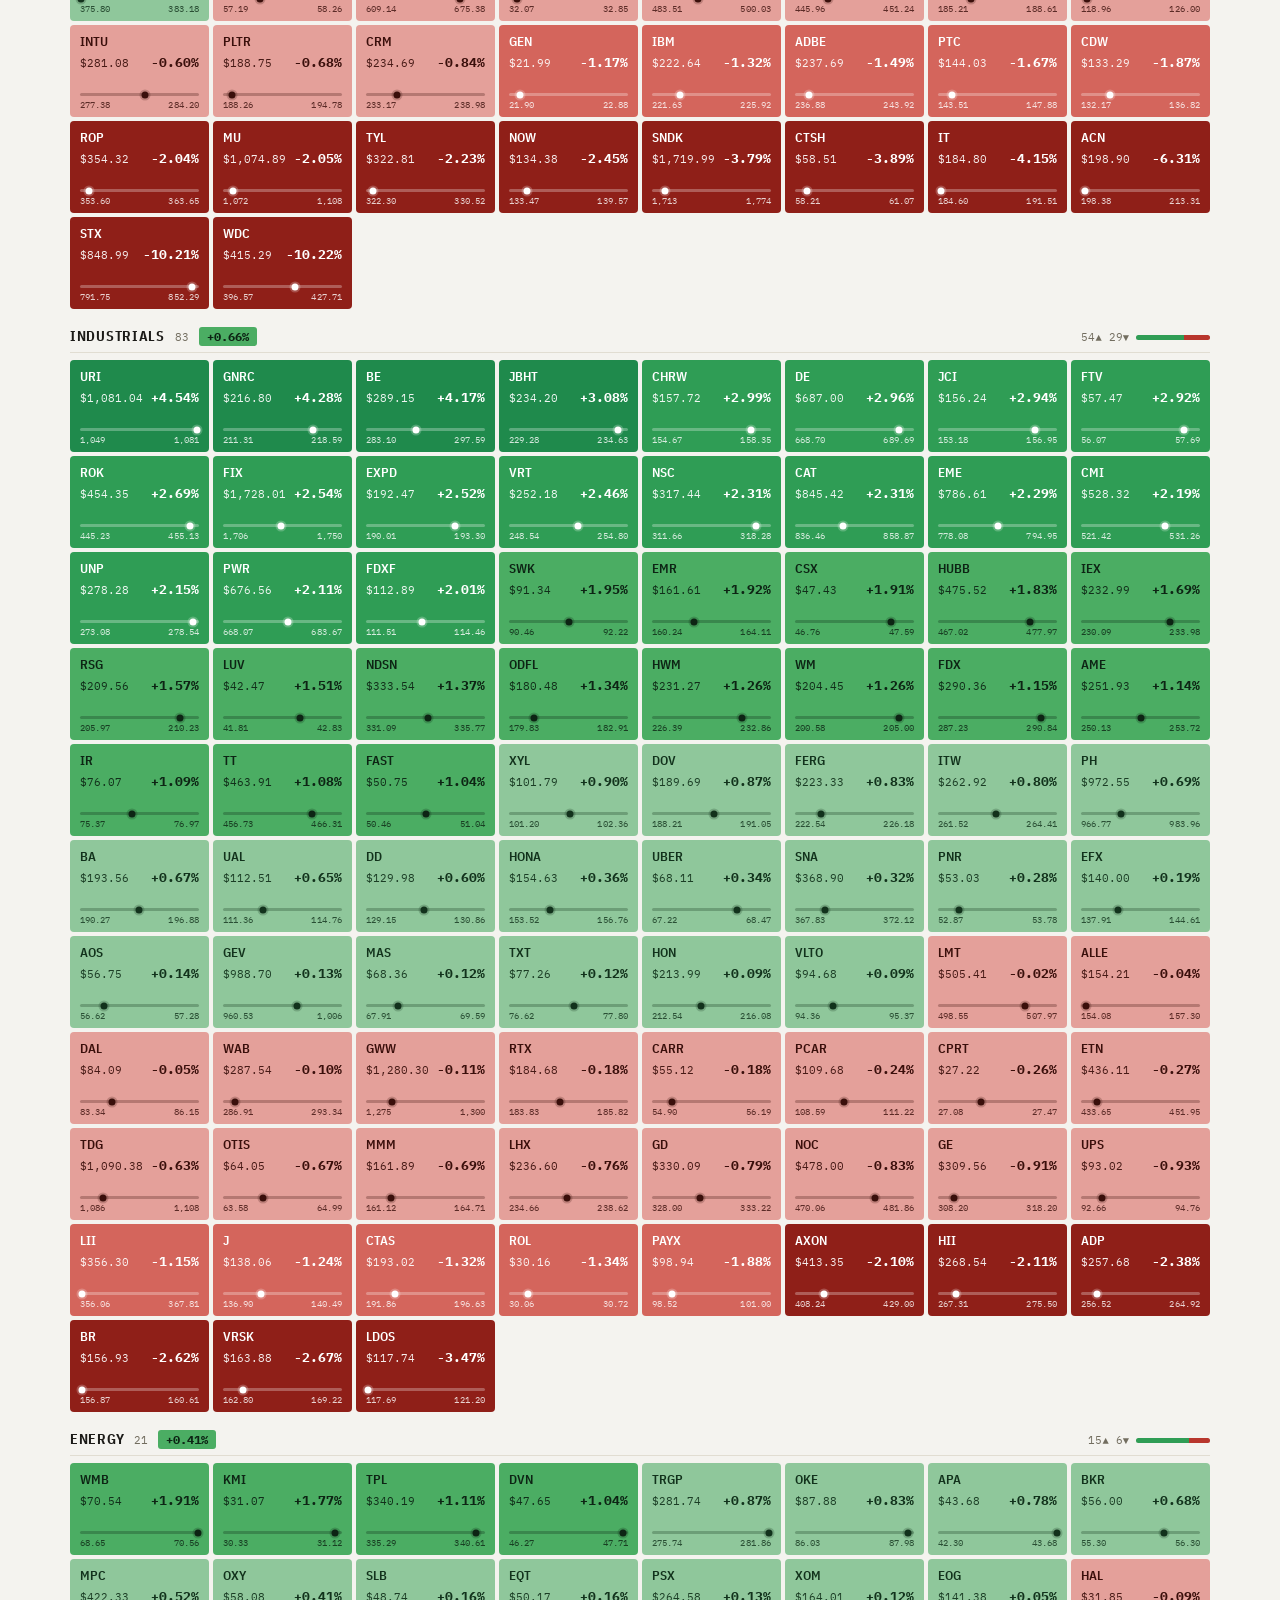
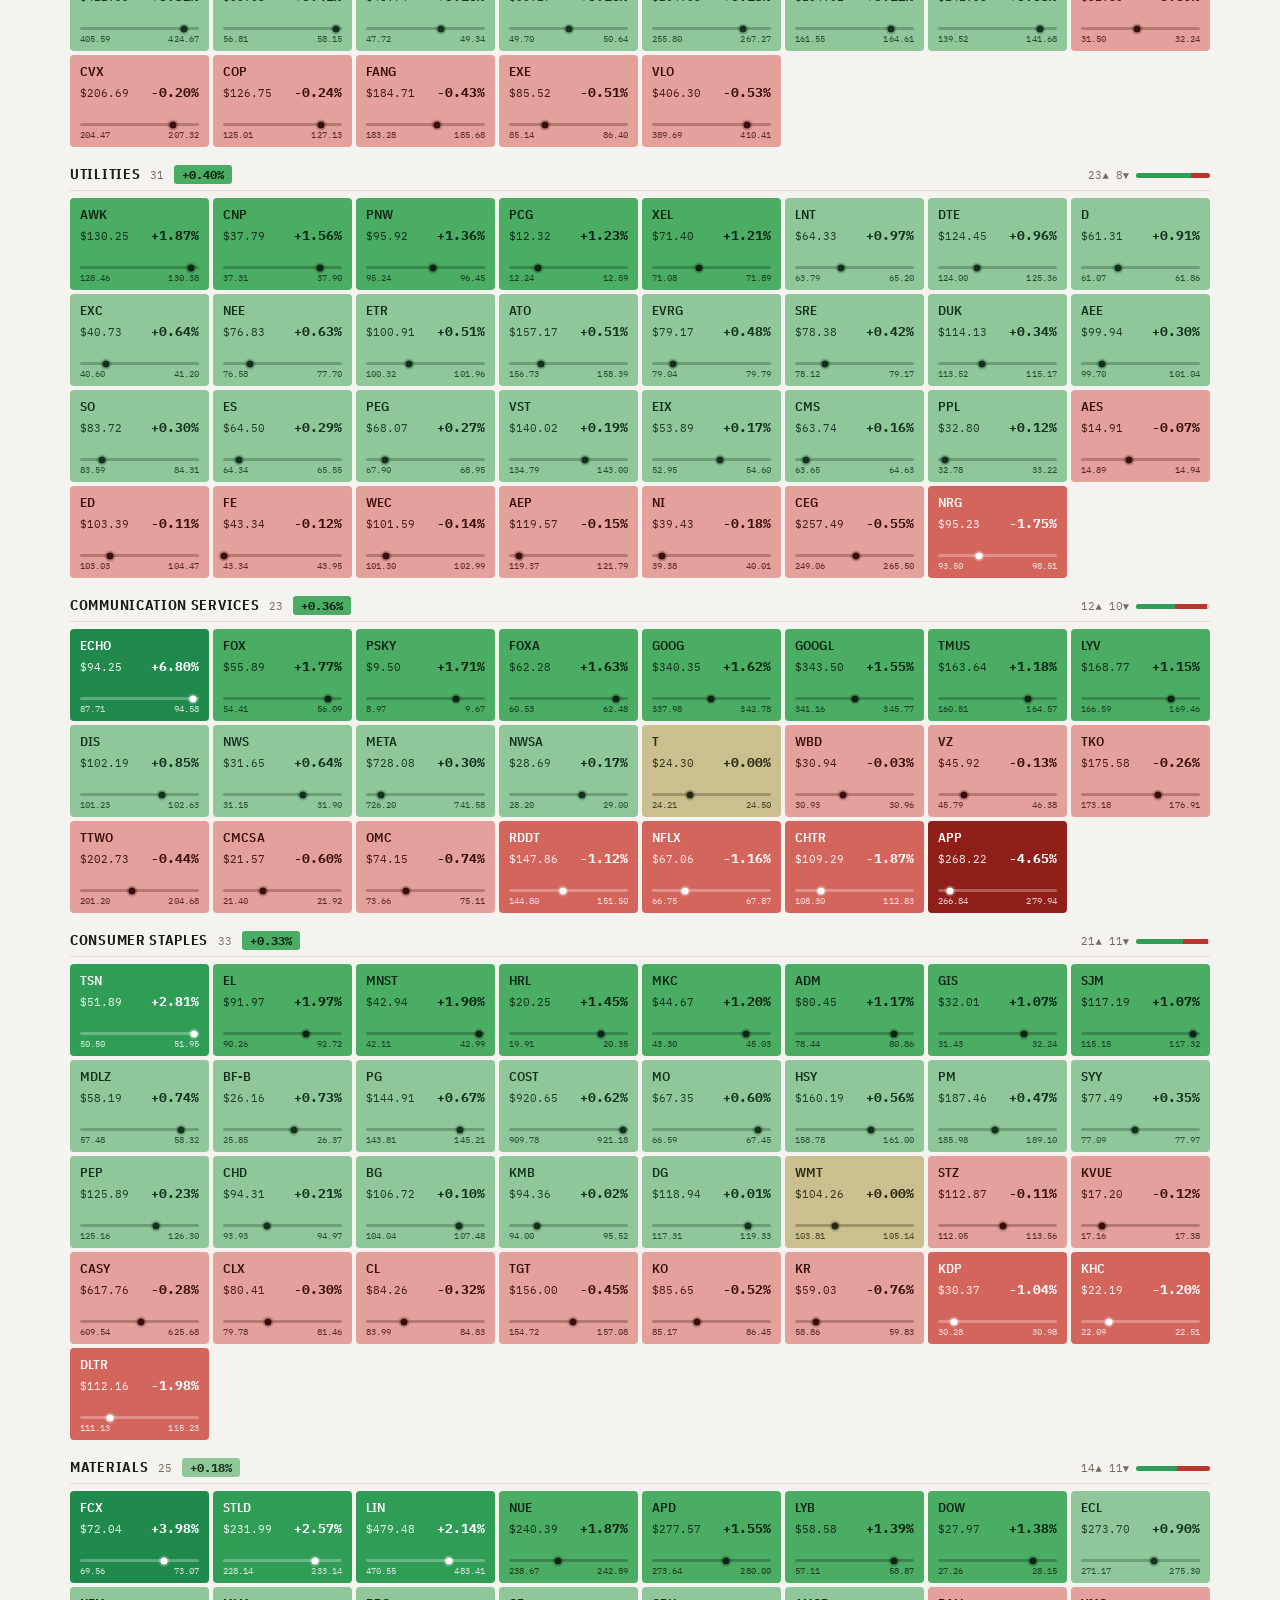
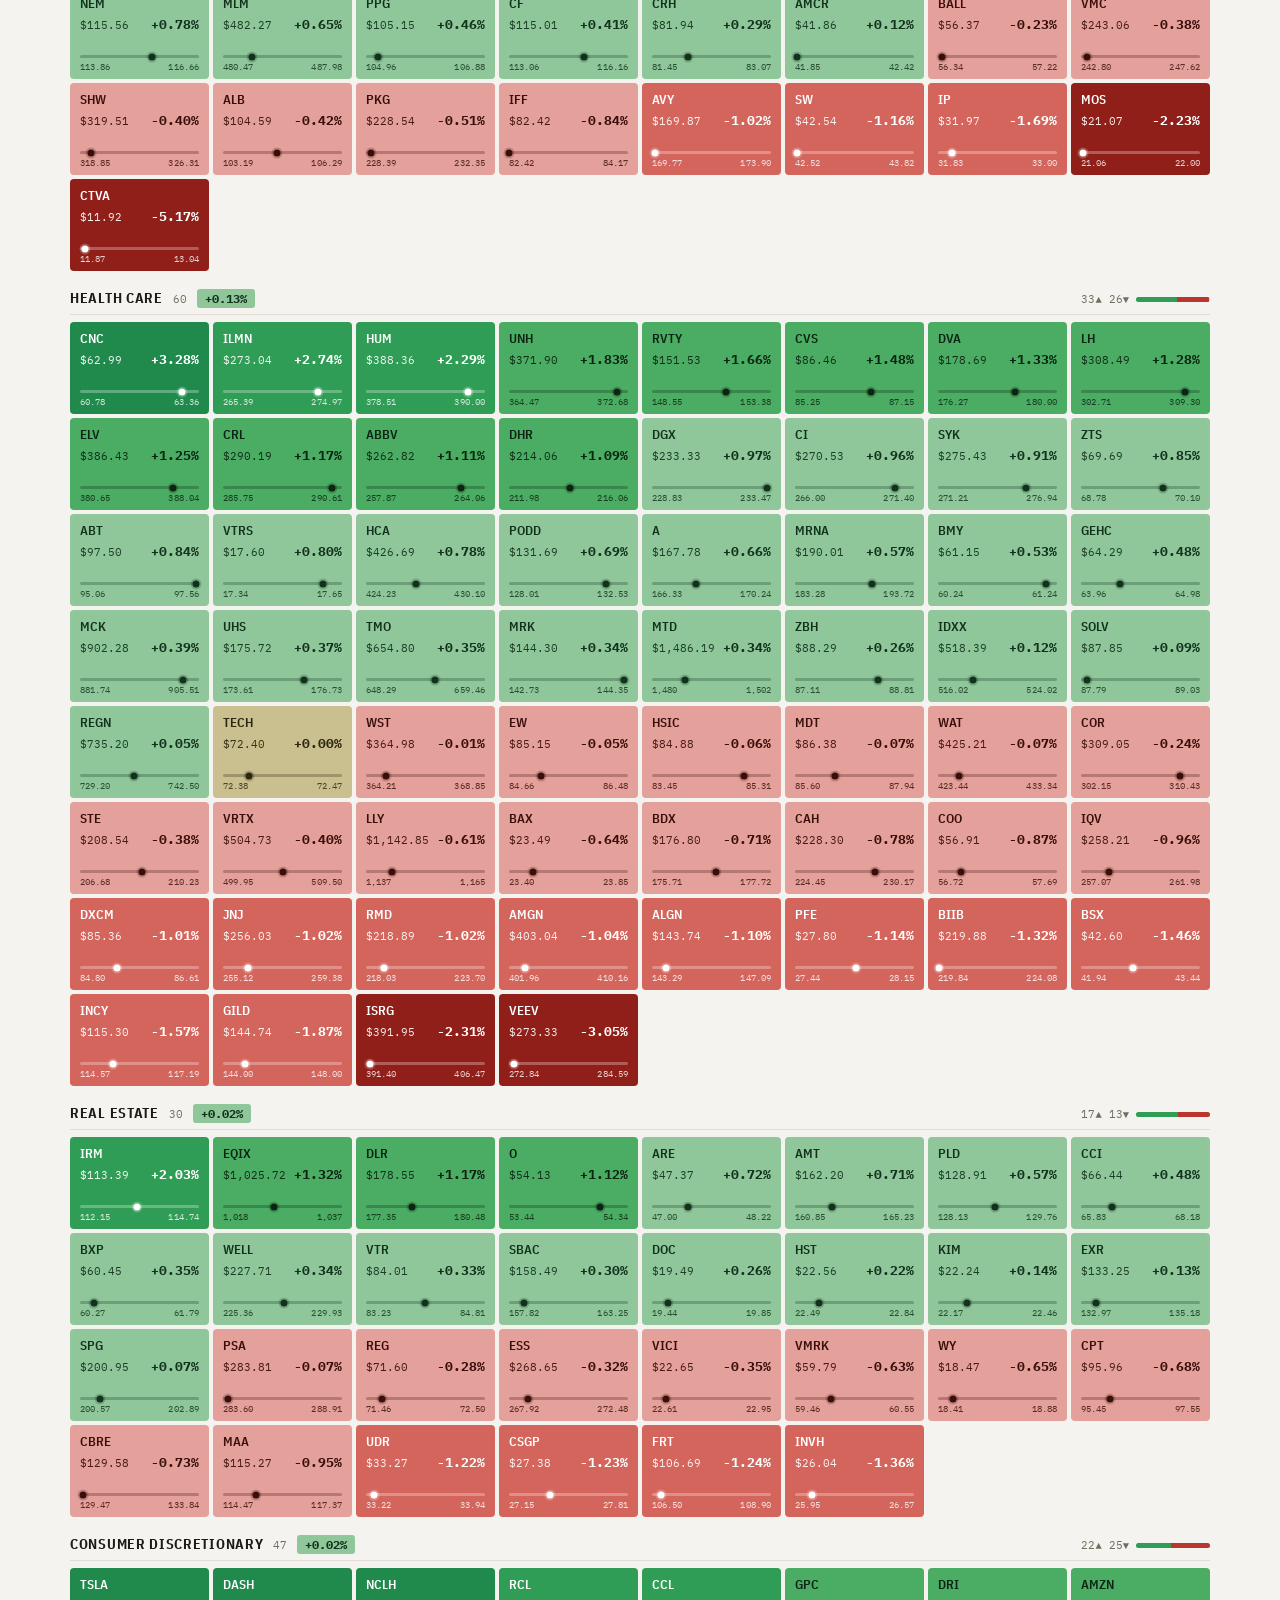
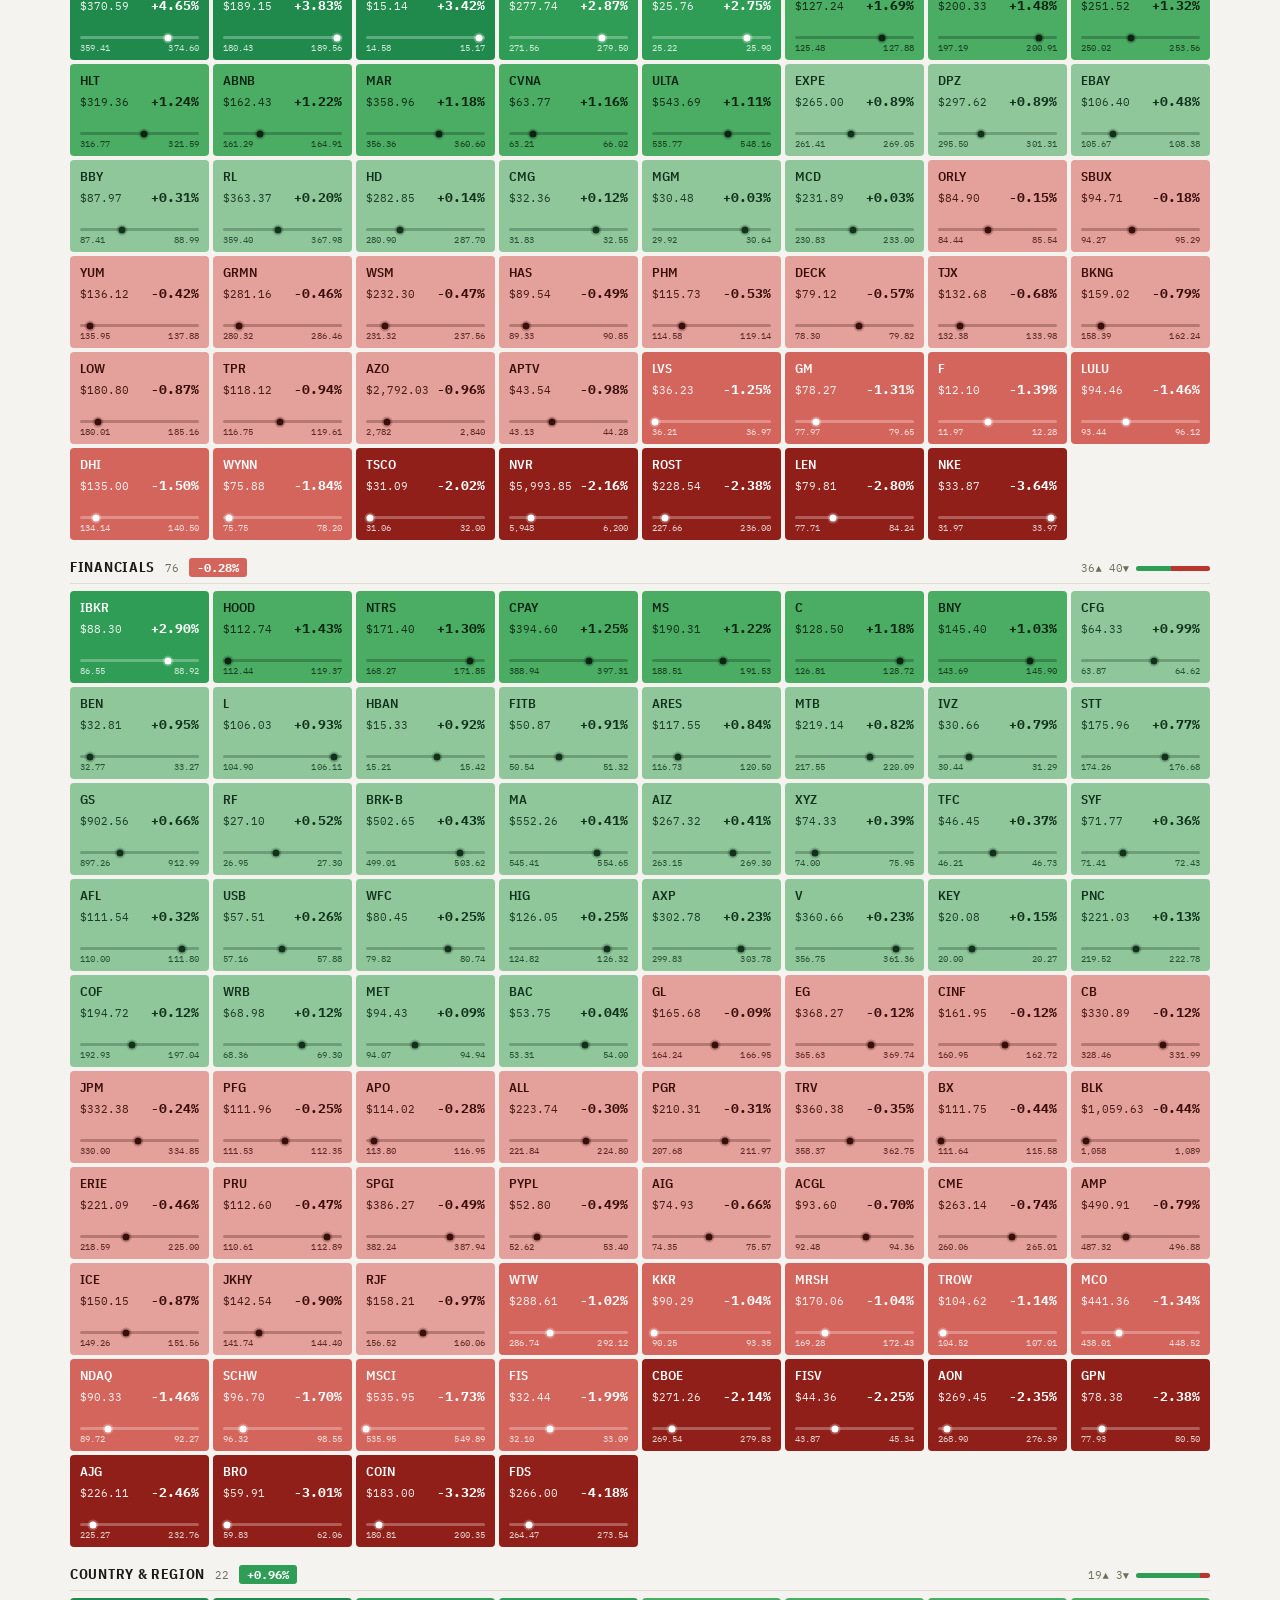
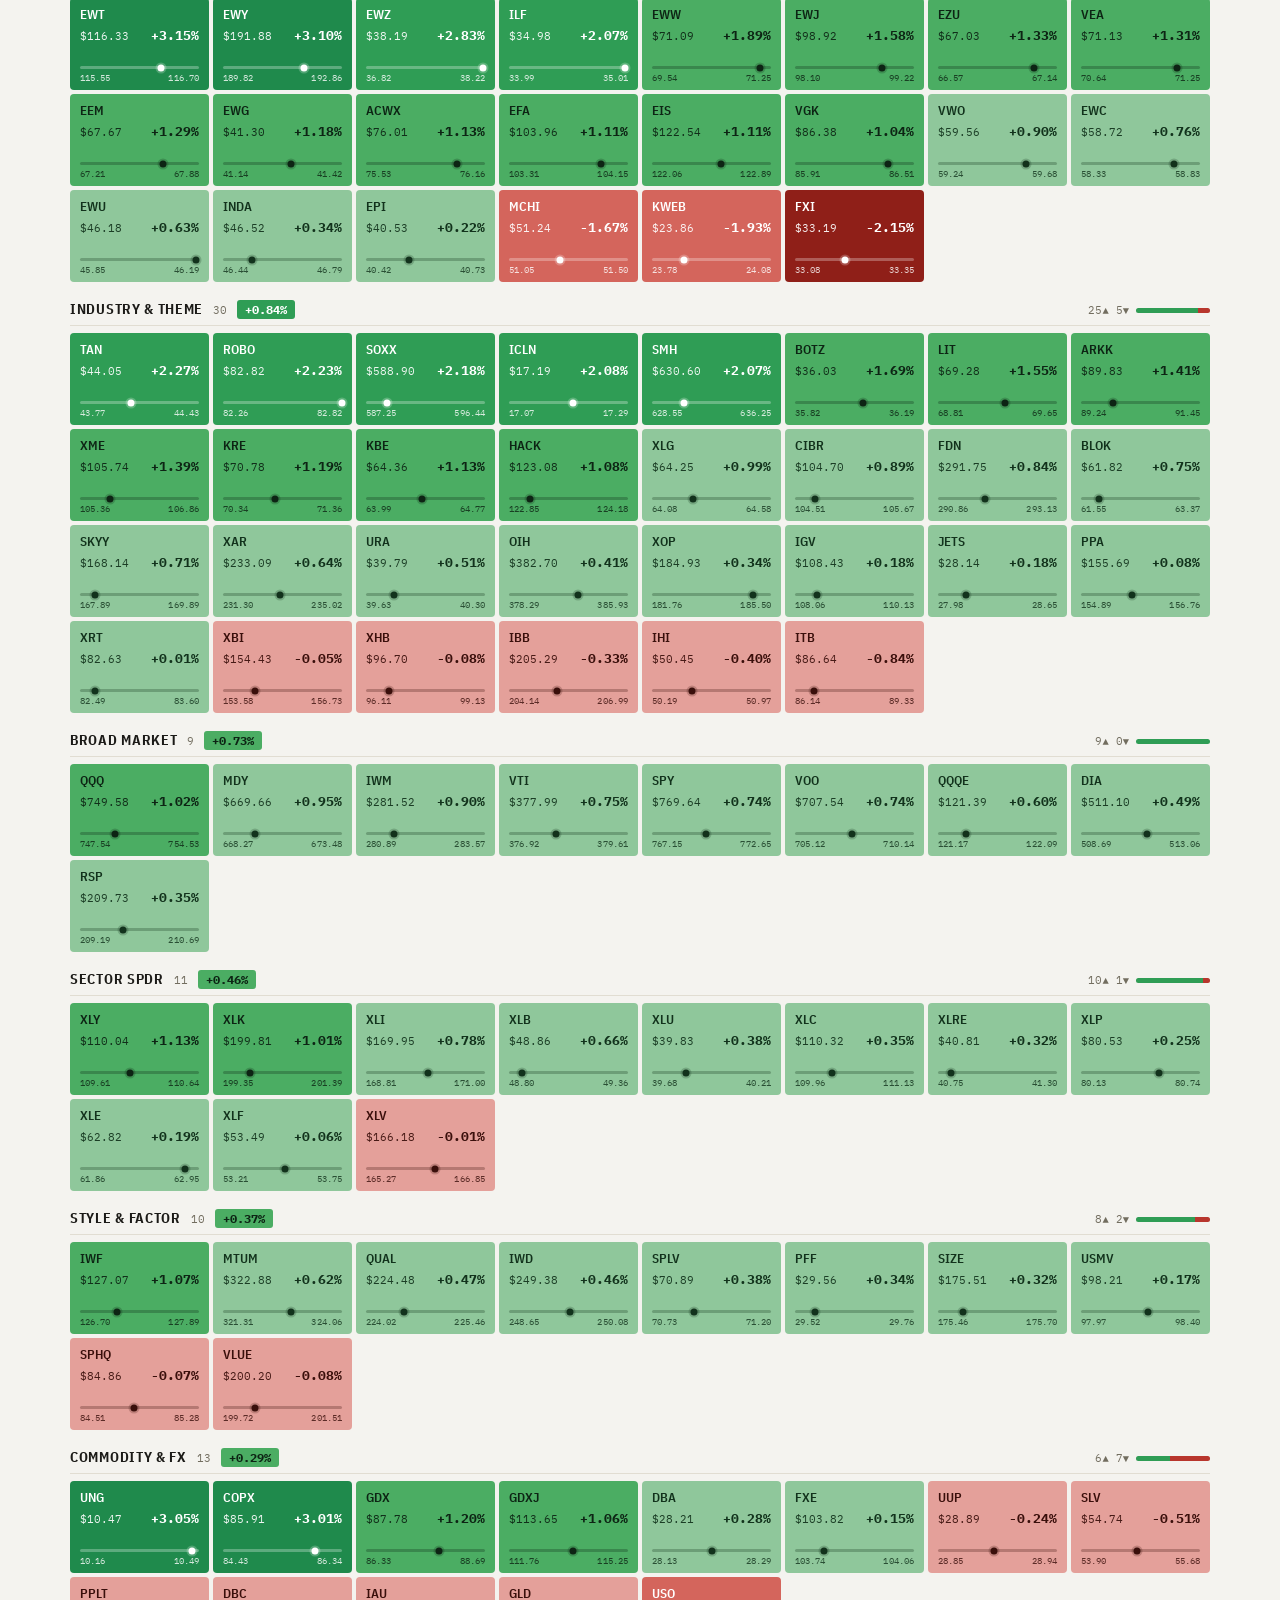
==== commit a9e2bd04: "Add the PCR link to the Heatmap, RRG and 44 EMA navs Only pcr.html linked to itself, so PCR was unre" ====
--- a/index.html
+++ b/index.html
@@ -19,6 +19,7 @@
       <a href="index.html" class="active">Heatmap</a>
       <a href="rrg.html">RRG<span class="beta">Beta</span></a>
       <a href="ema.html">44 EMA</a>
+      <a href="pcr.html">PCR</a>
       <span class="nav-sep" aria-hidden="true"></span>
       <a href="../nifty-heatmap-web/" class="away">India</a>
     </nav>
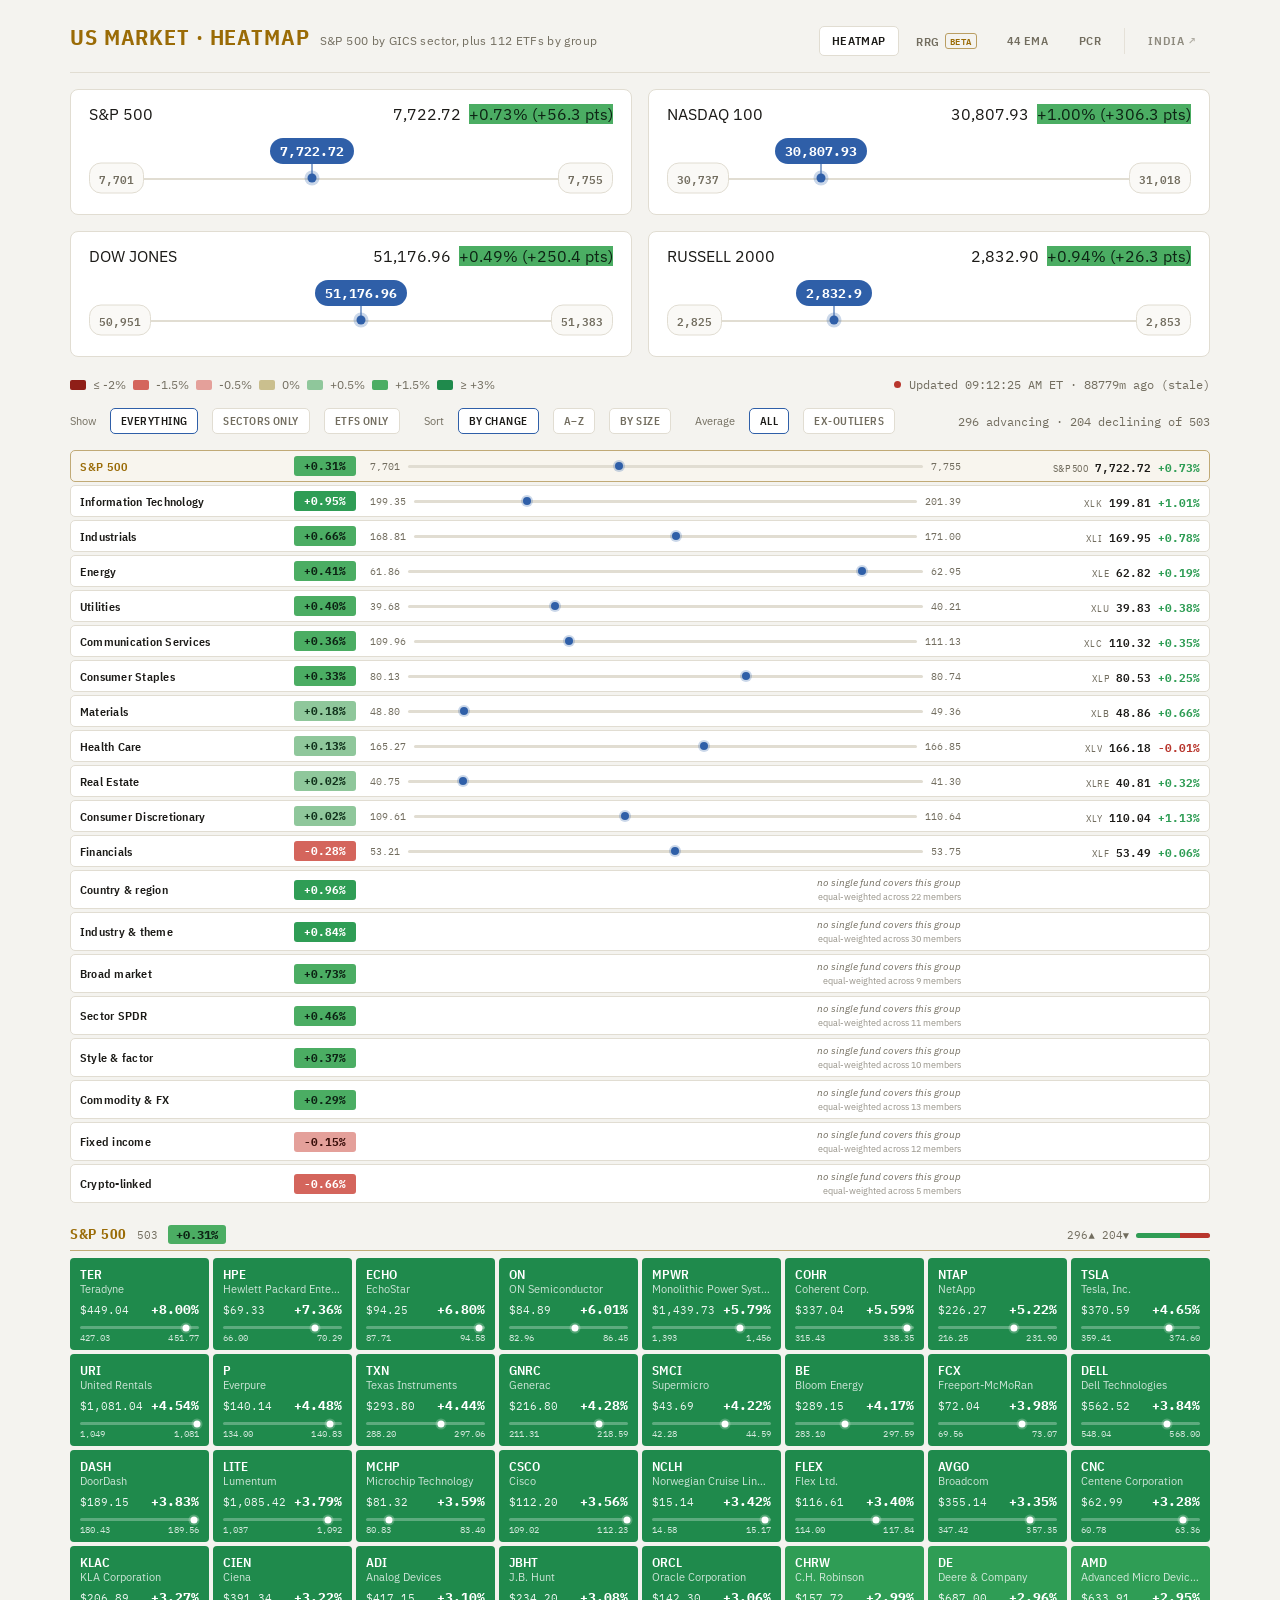
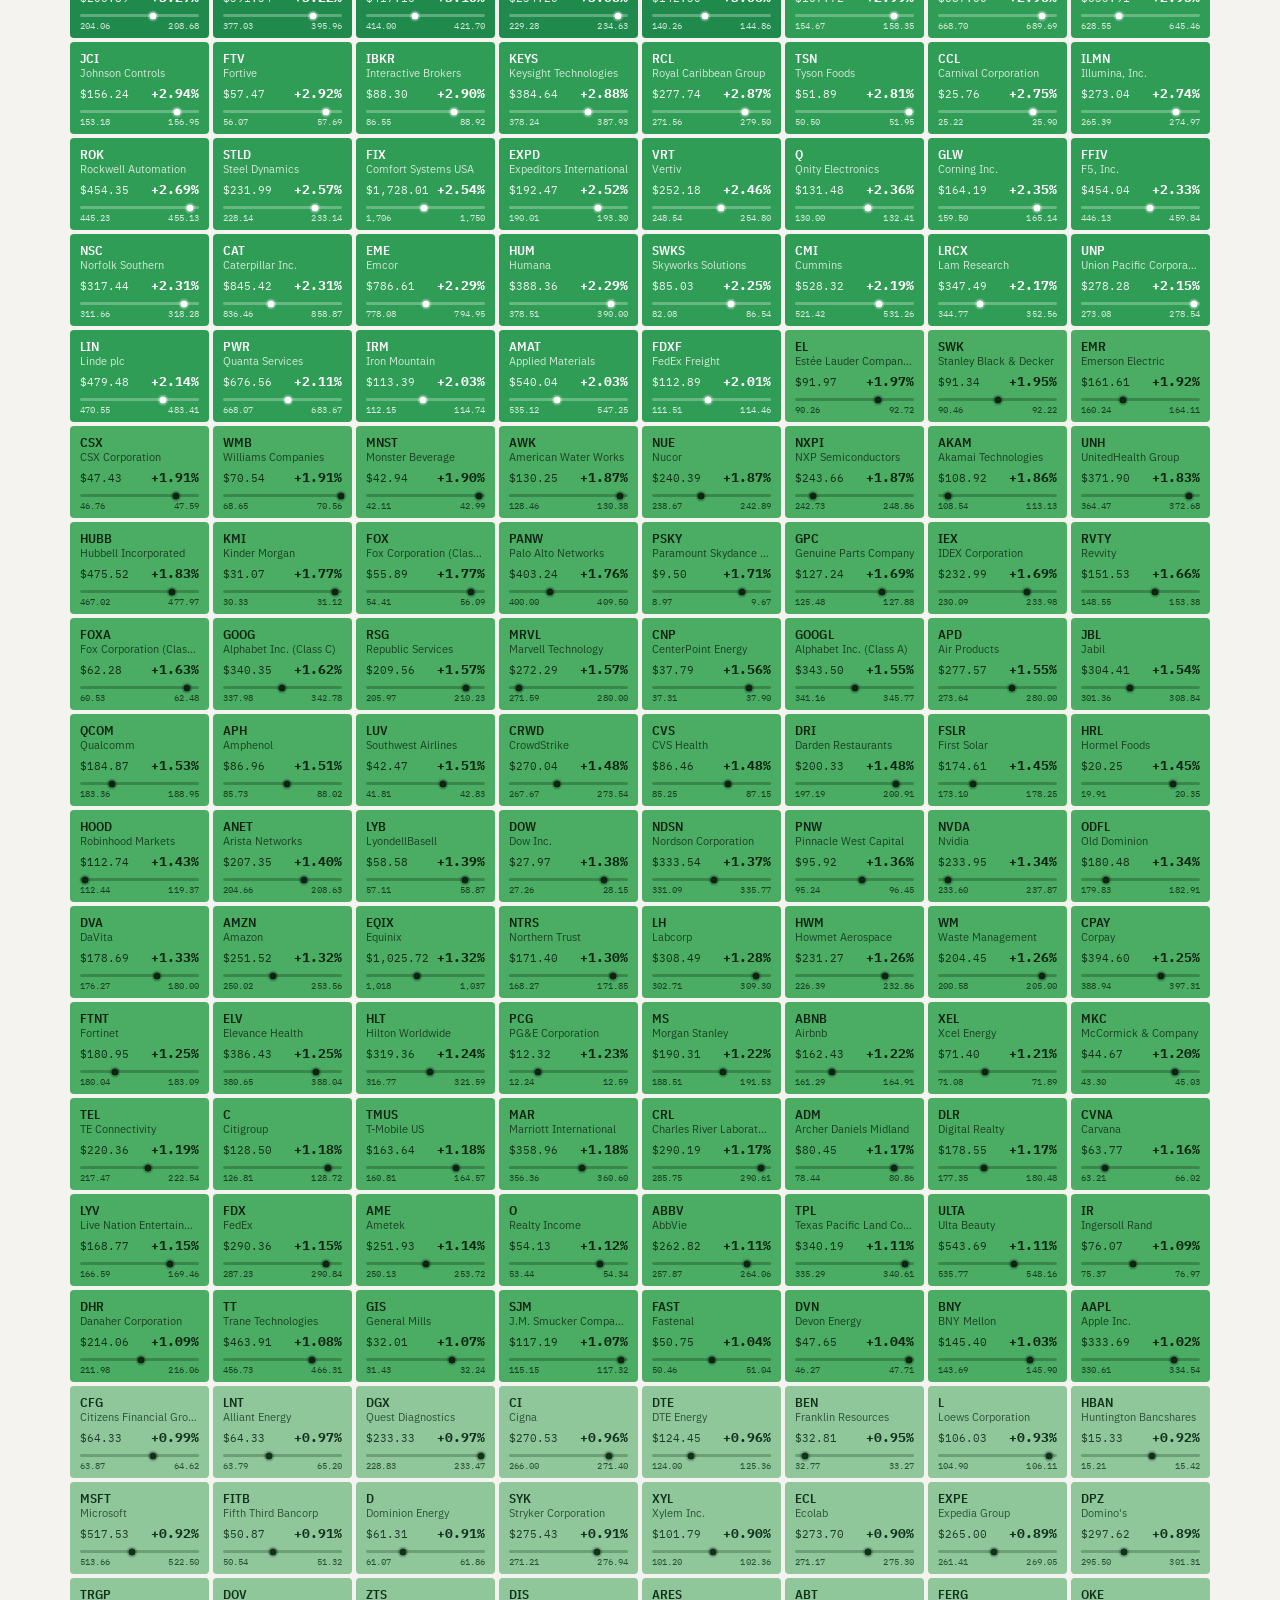
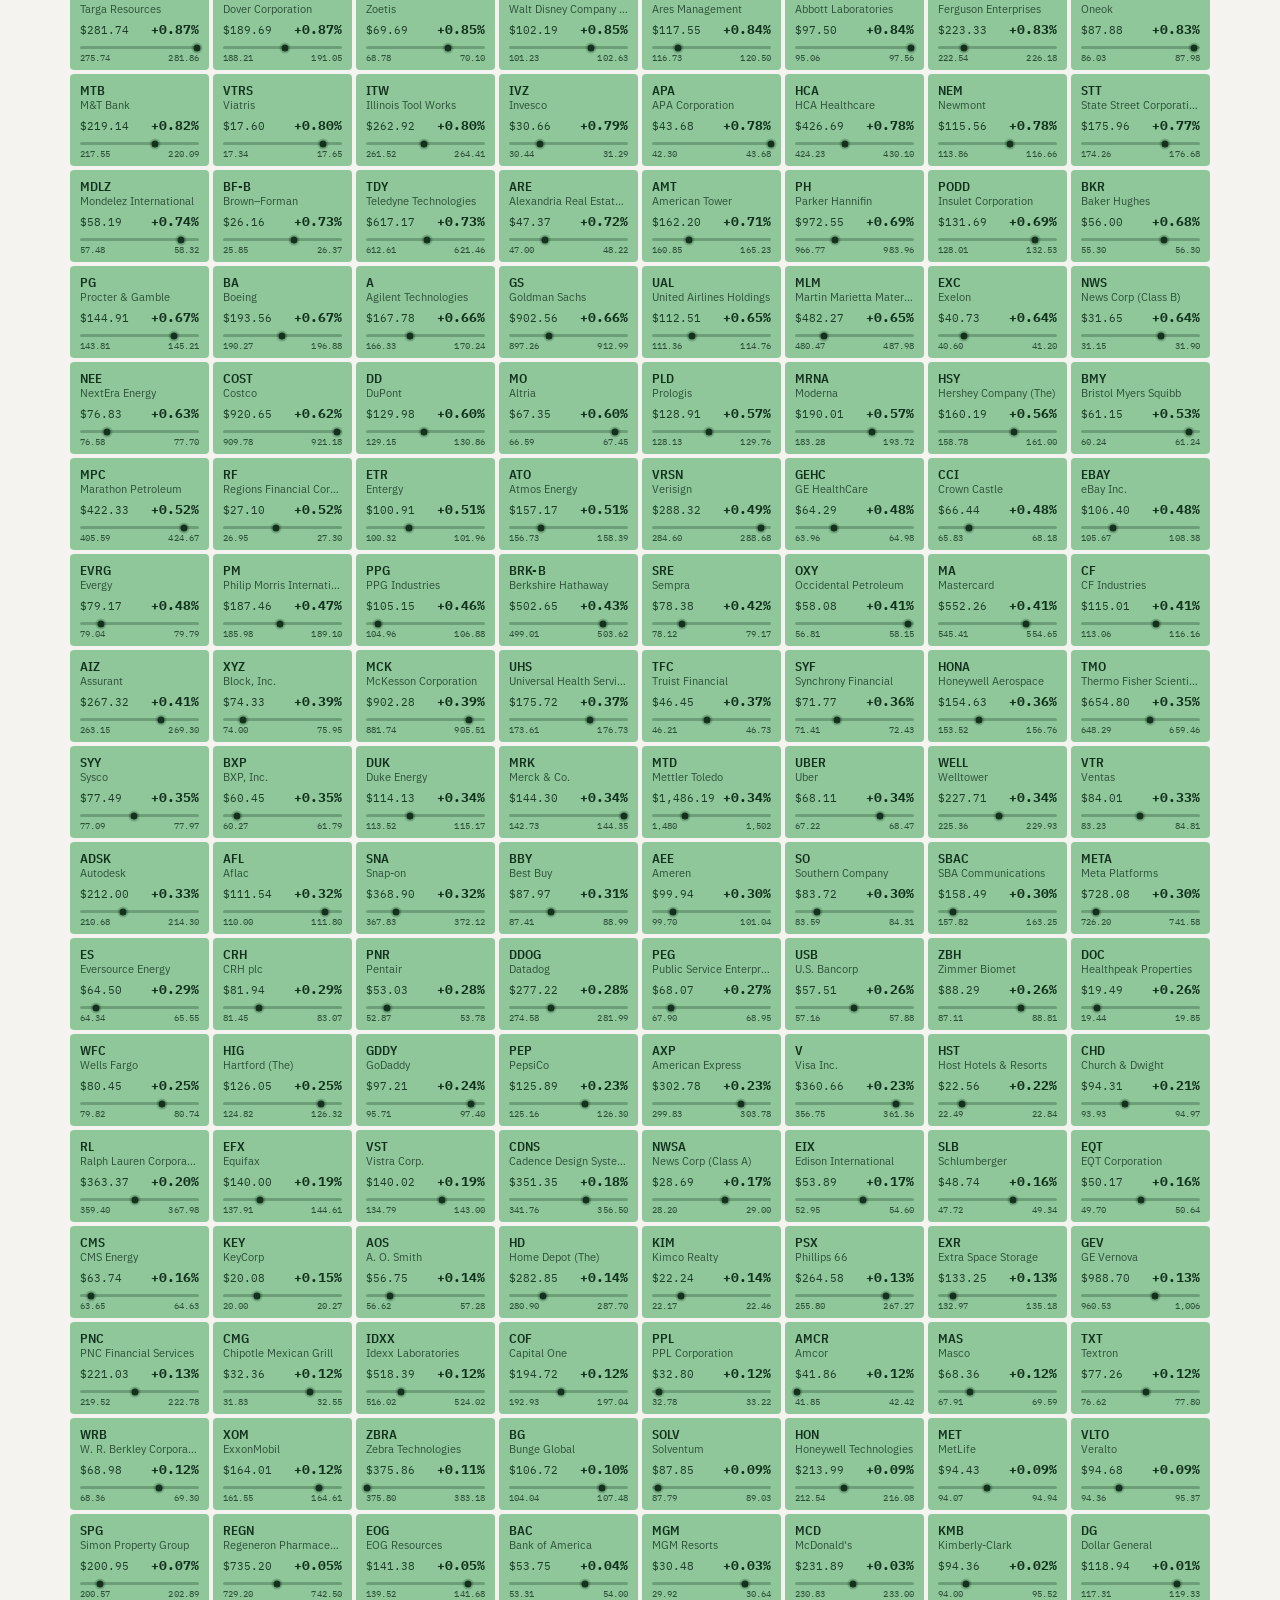
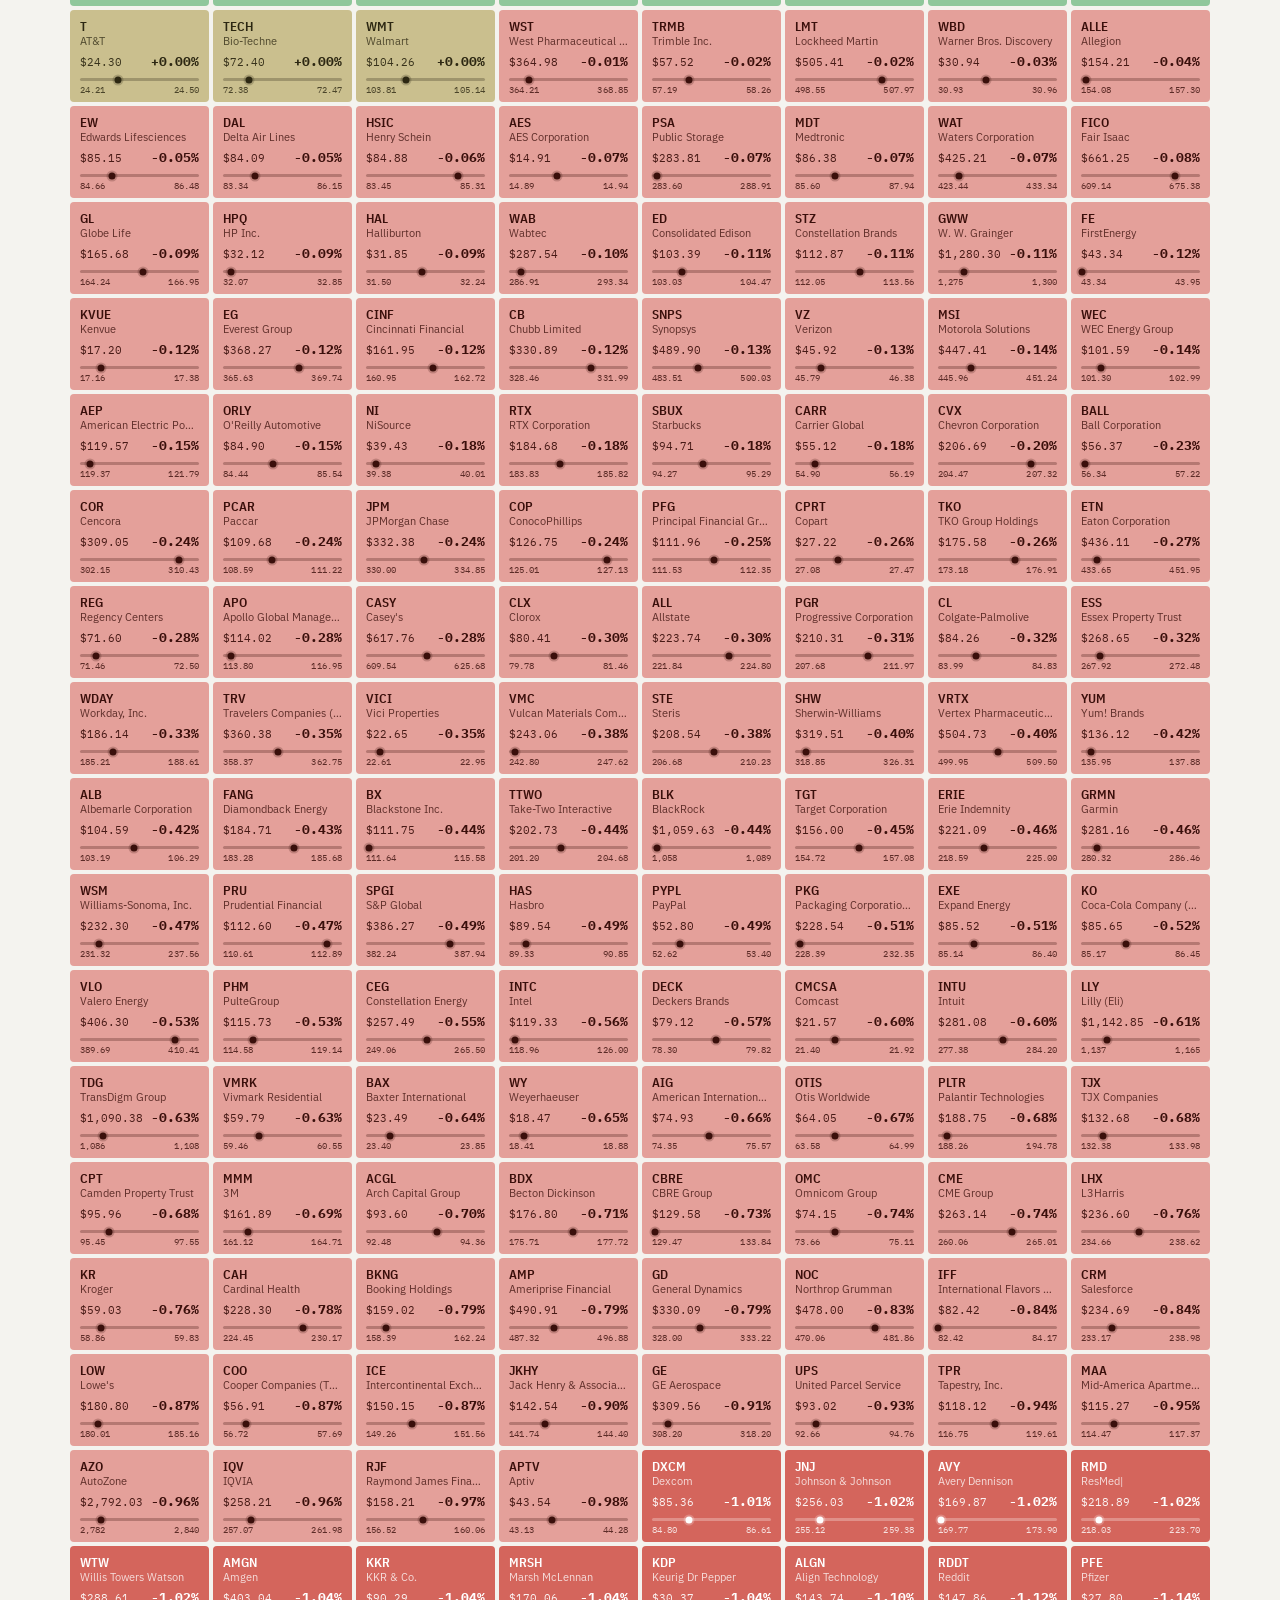
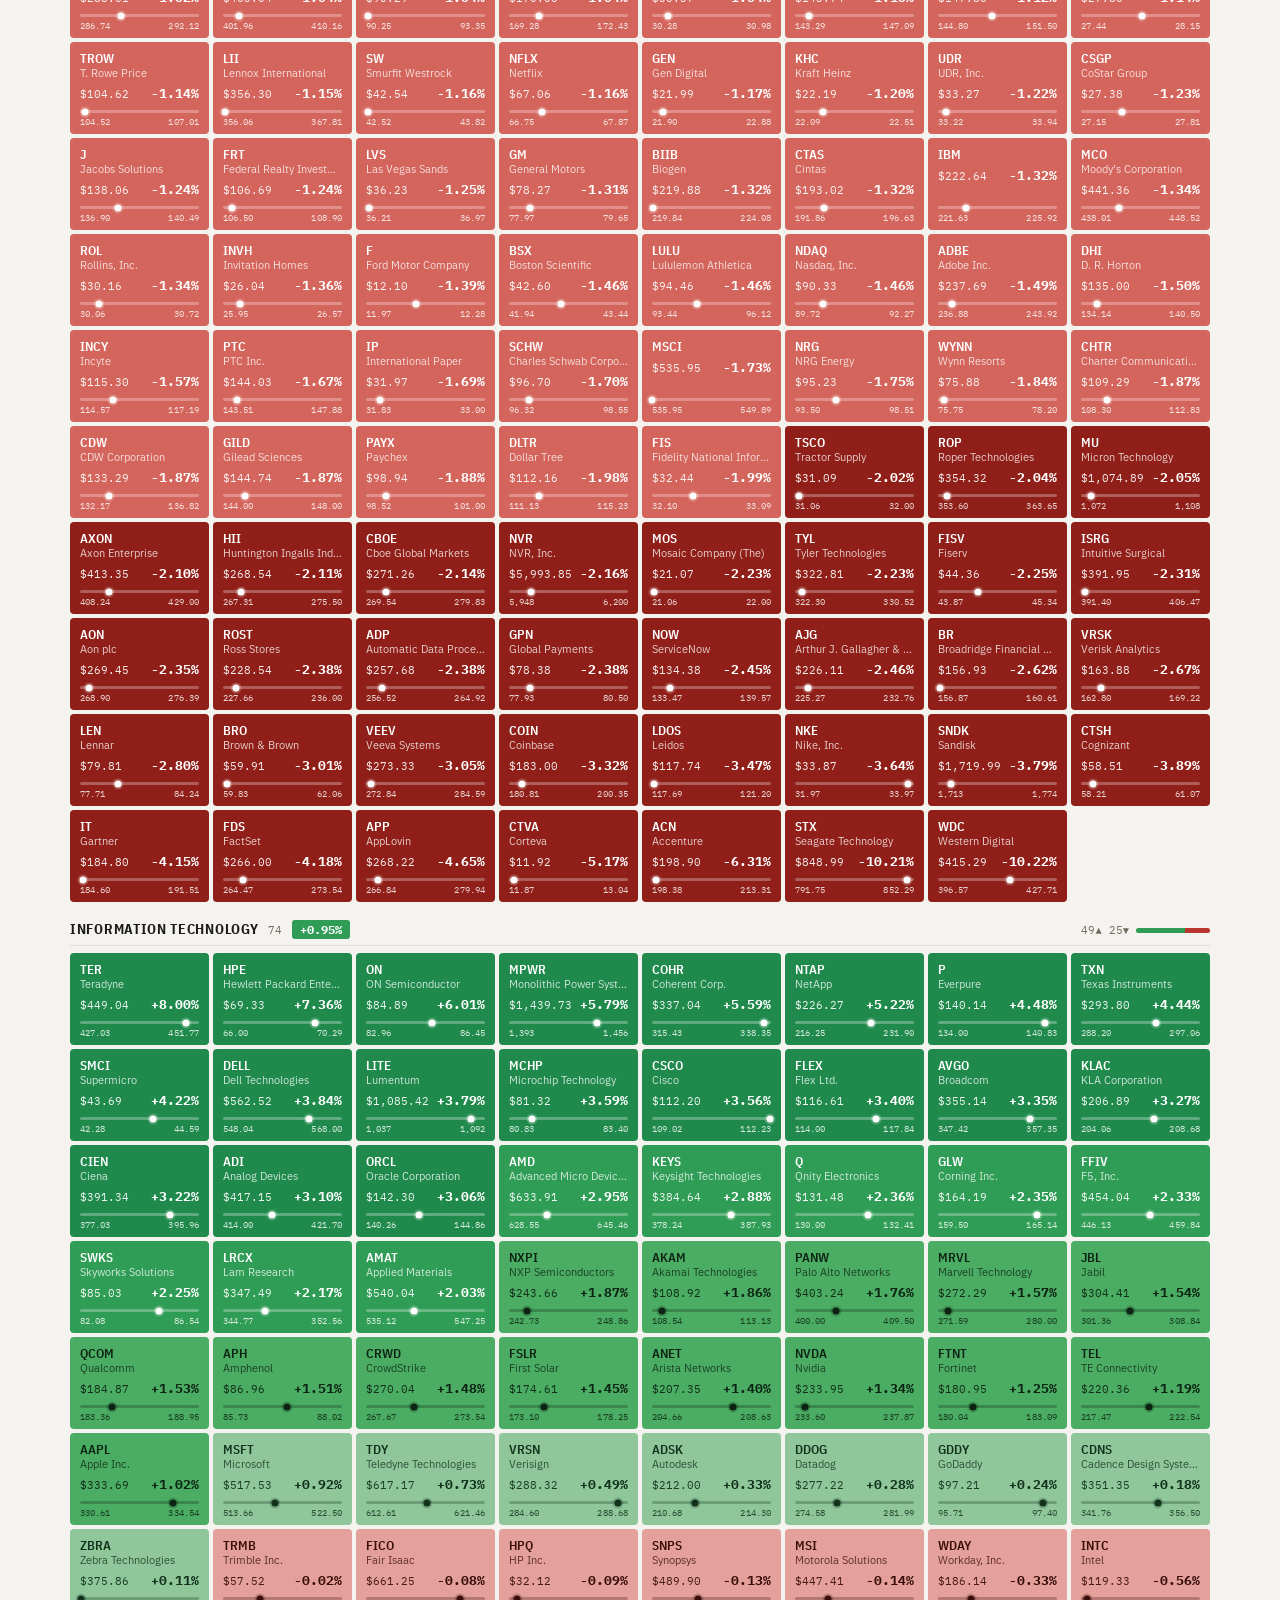
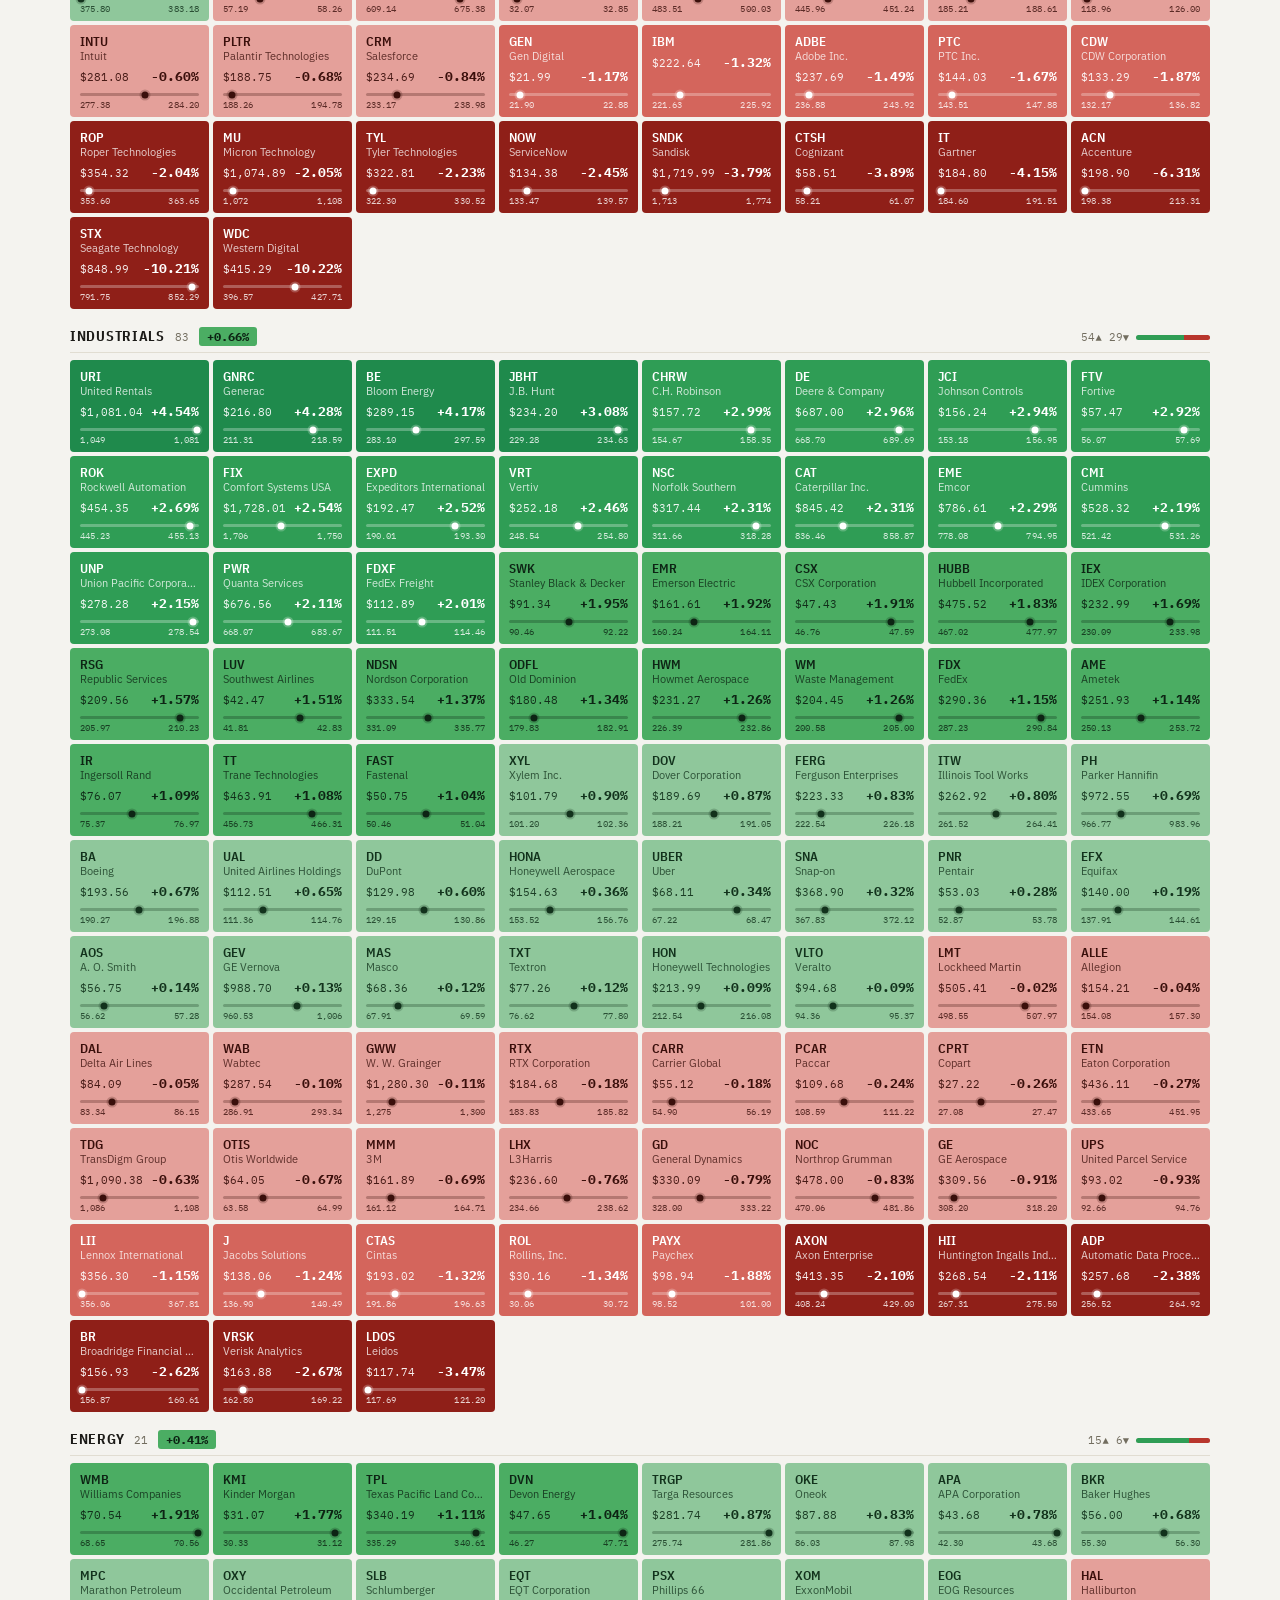
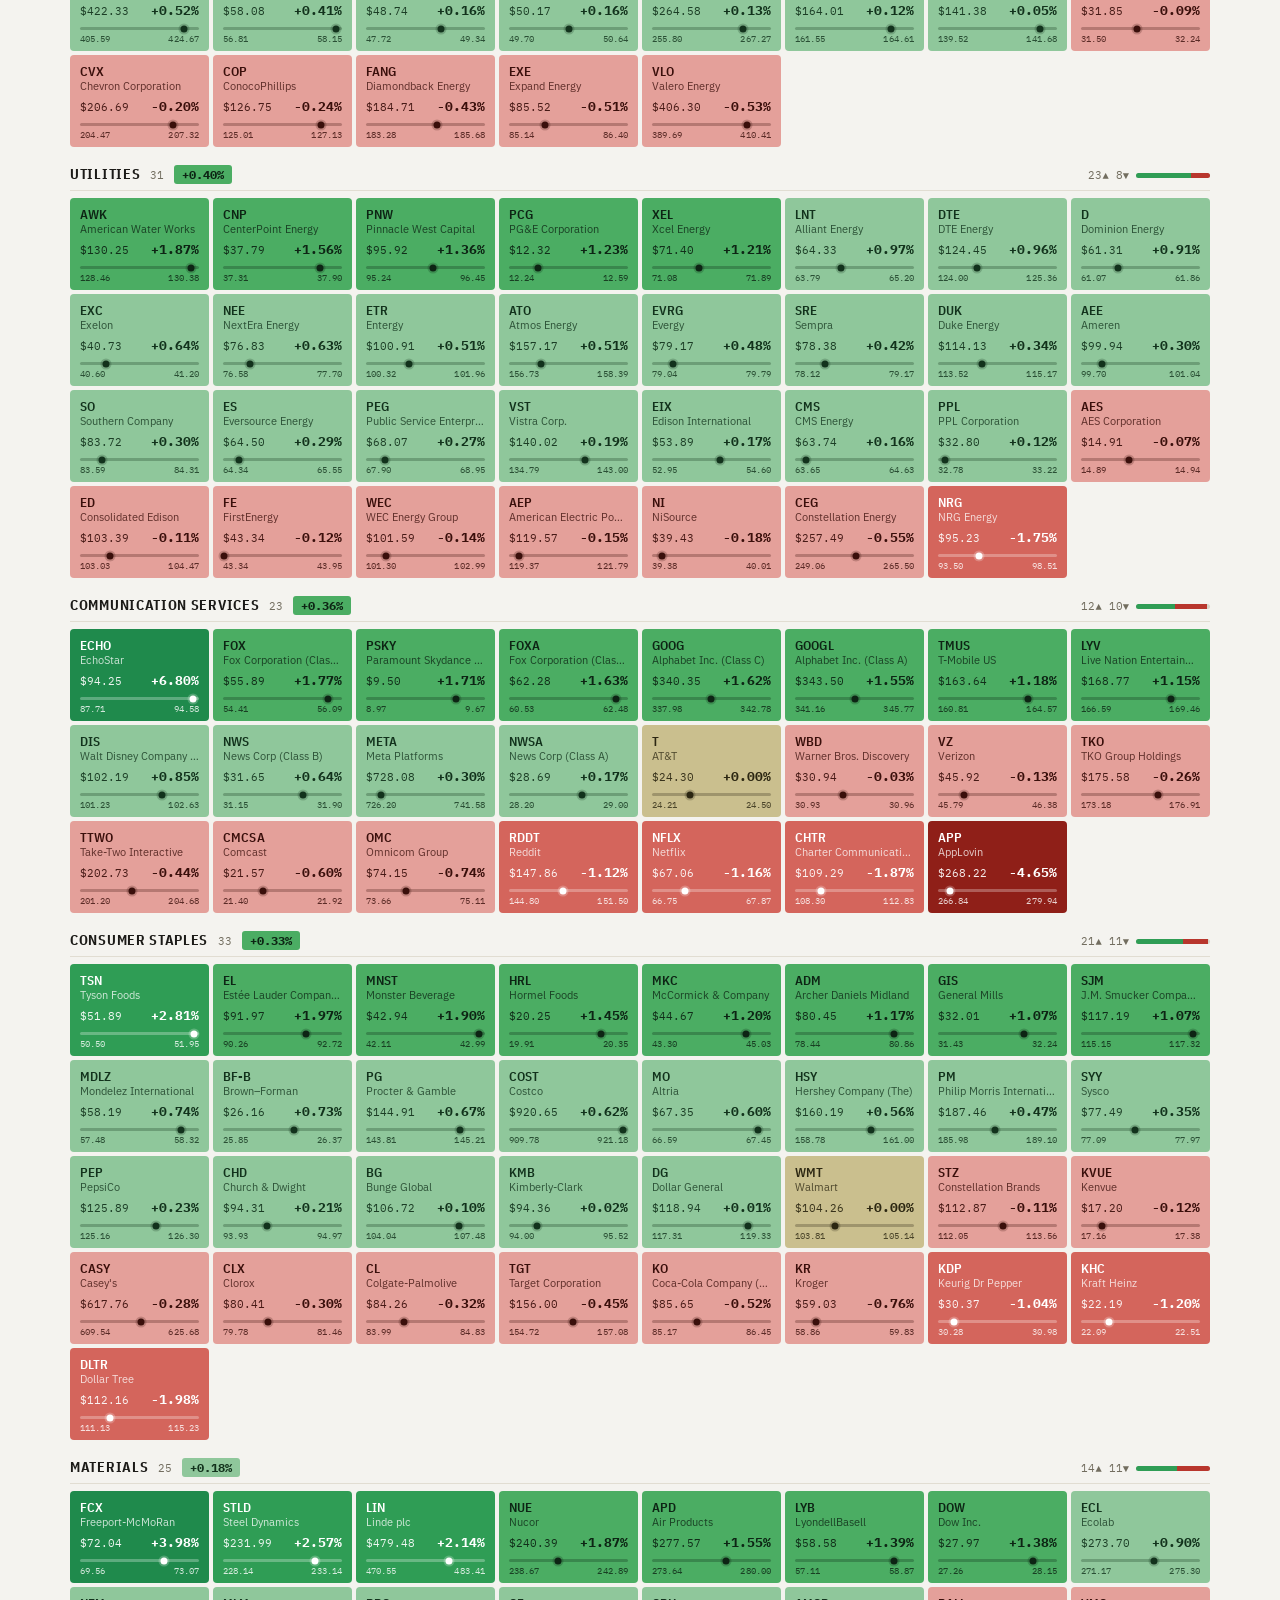
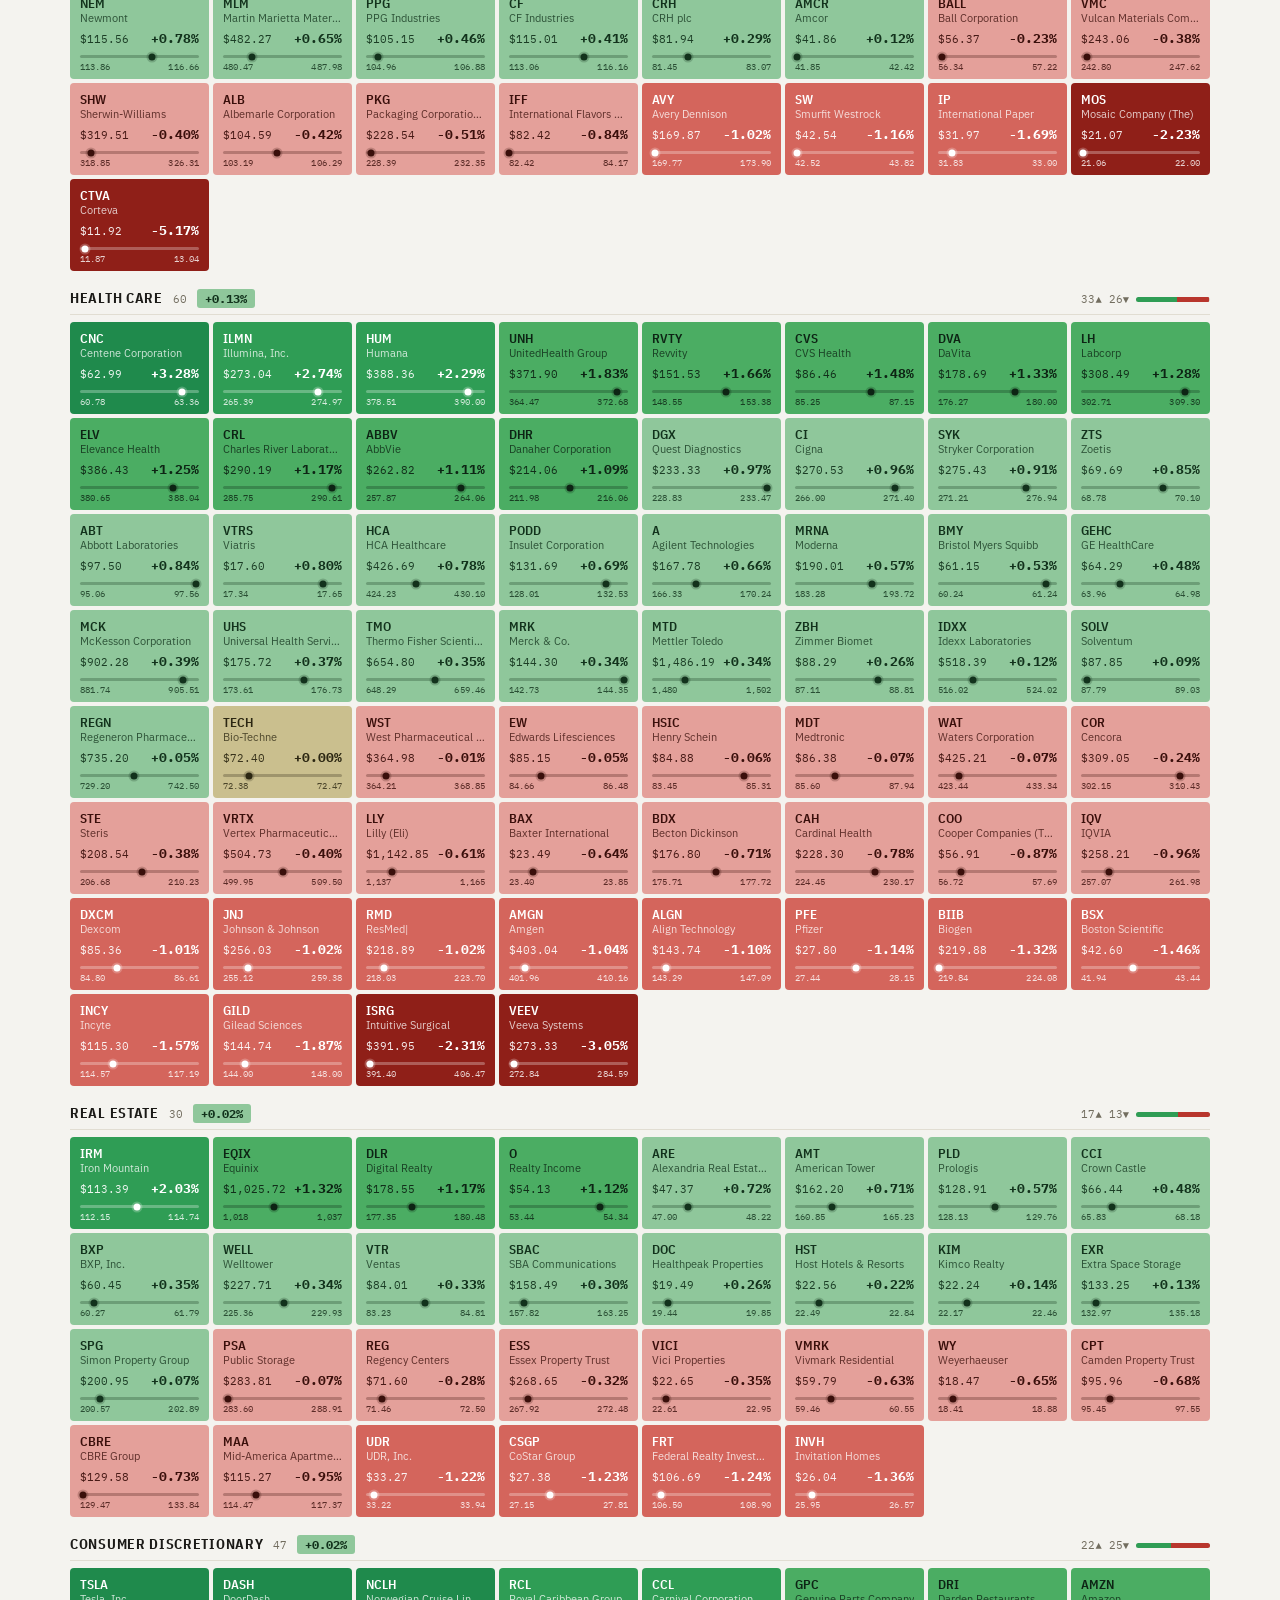
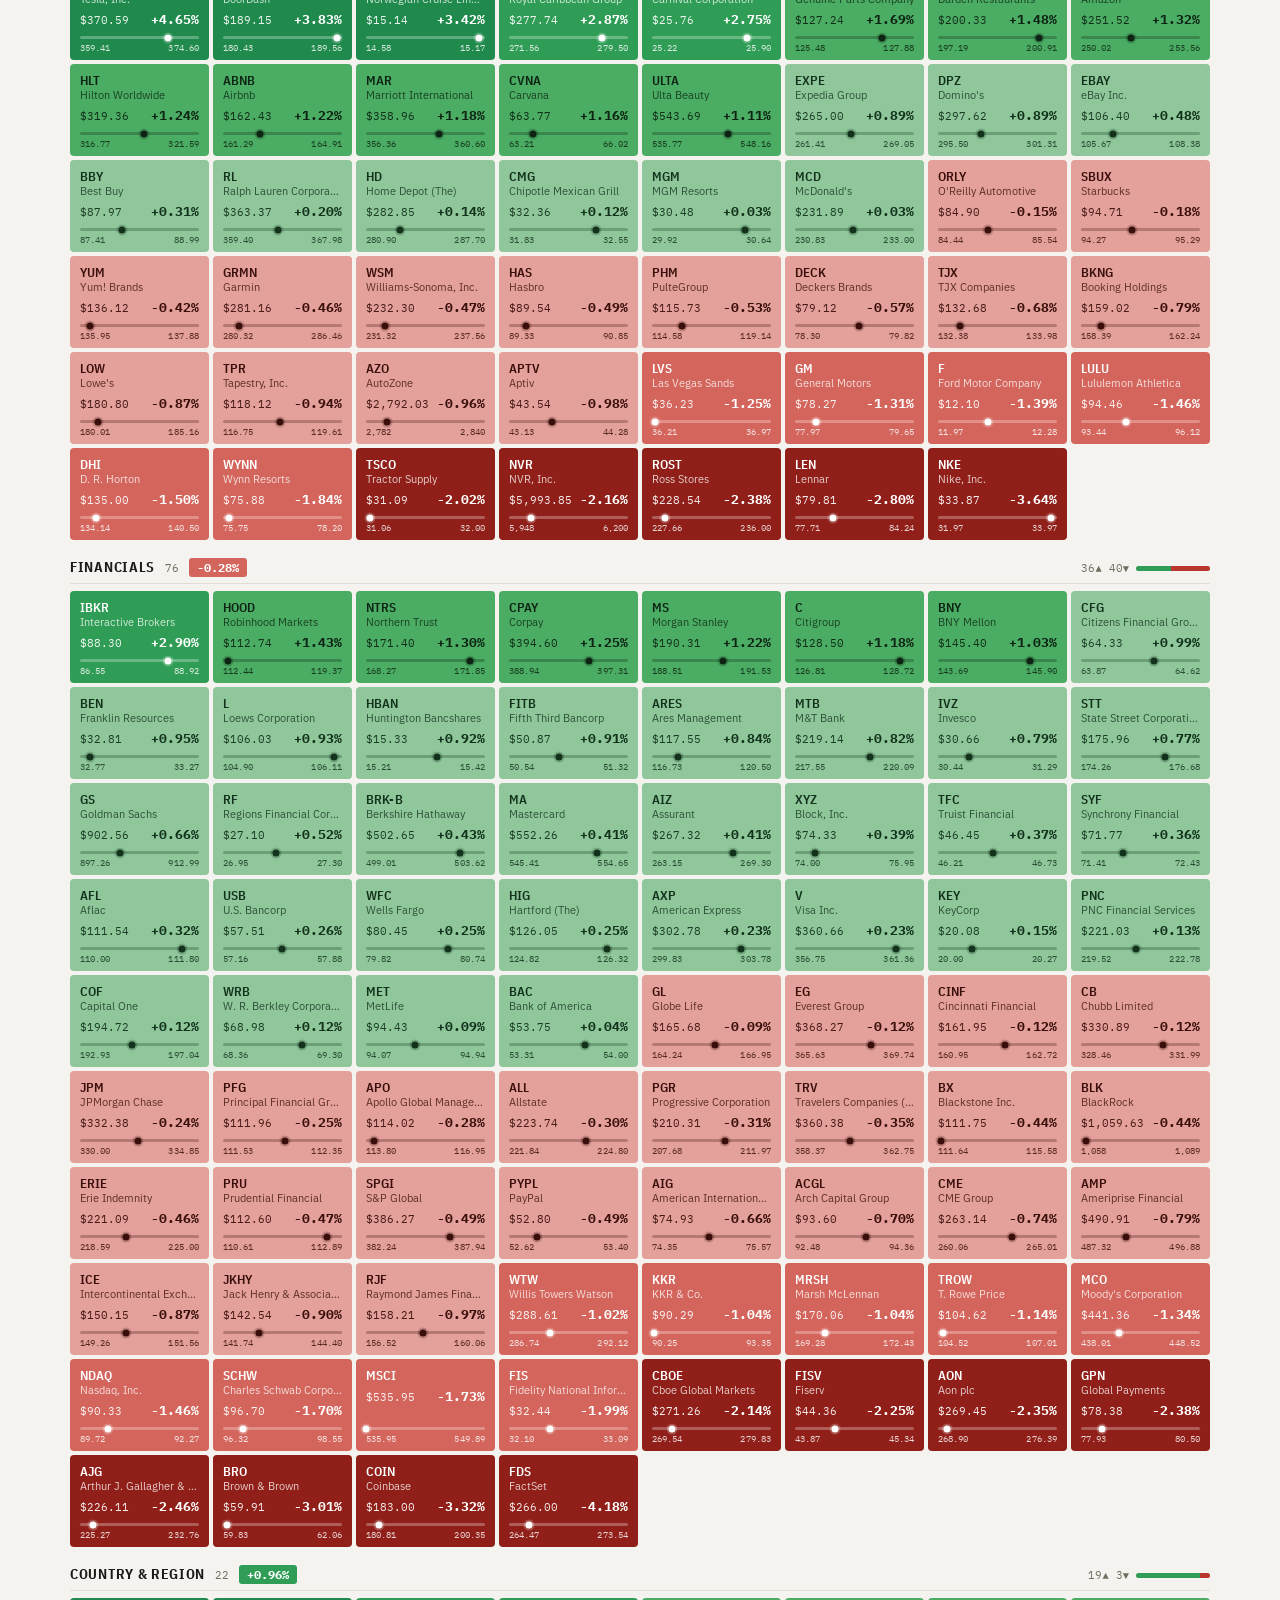
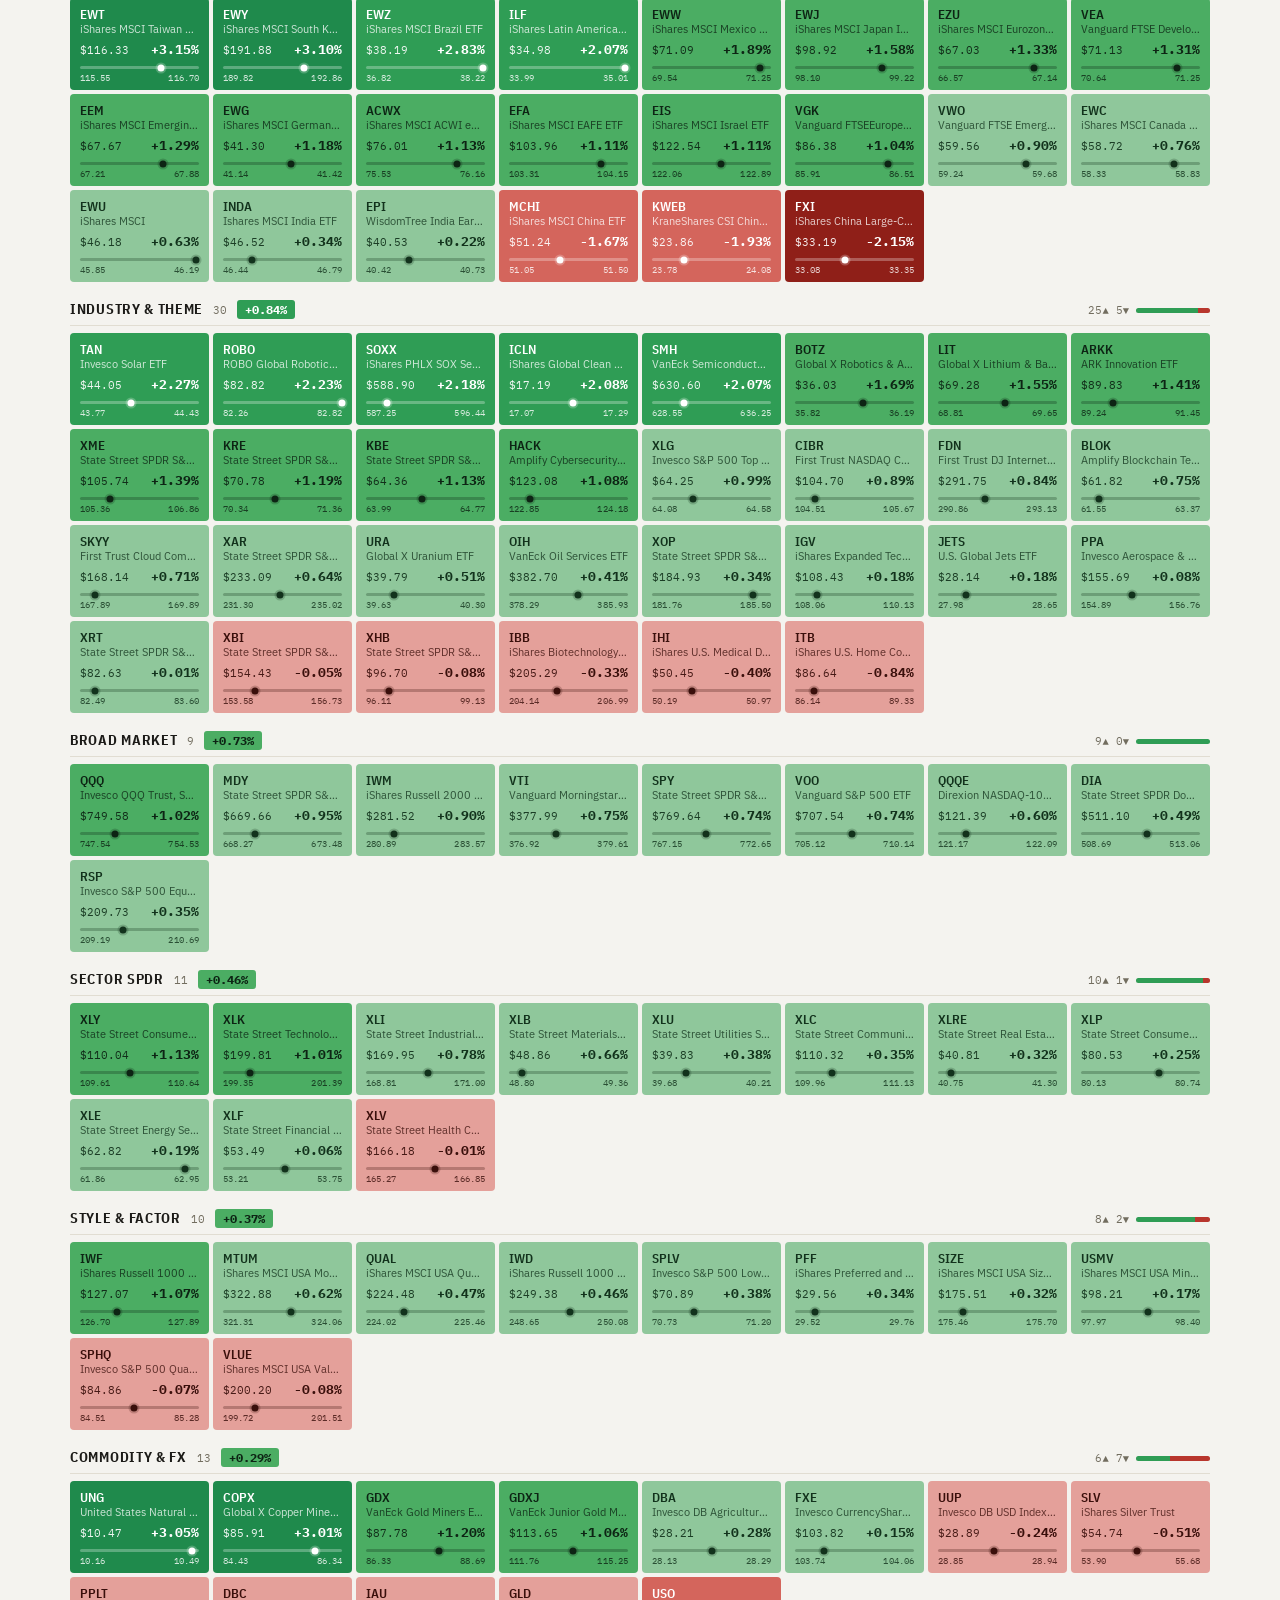
==== commit 10c91fe4: "Show company / fund names on US tiles and mover rows US tickers (STX, URI, GNRC...) mean little on t" ====
--- a/index.html
+++ b/index.html
@@ -6,7 +6,7 @@
 <title>US Market Heatmap</title>
 <link rel="preconnect" href="https://fonts.gstatic.com" crossorigin>
 <link rel="stylesheet" href="https://fonts.googleapis.com/css2?family=IBM+Plex+Sans+Condensed:wght@500;600;700&family=IBM+Plex+Sans:wght@400;500;600&family=IBM+Plex+Mono:wght@400;500;600;700&display=swap">
-<link rel="stylesheet" href="assets/app.css?v=20261005a">
+<link rel="stylesheet" href="assets/app.css?v=20261005c">
 </head>
 <body>
 <div class="wrap">
@@ -93,10 +93,10 @@
     Tile colours use the per-stock scale in the legend; sector figures use a finer scale suited to
     averages. Tap any tile for that security on Yahoo Finance.
   </div>
-  <div class="disclaimer">Market data: Yahoo Finance (unofficial; may be delayed or inaccurate). For information only &mdash; not investment advice, and not a recommendation to buy, sell or hold any security. Verify with your broker before acting. <a href="privacy.html" style="color:inherit">Privacy policy</a></div>
+  <div class="disclaimer">Market data: Yahoo Finance (unofficial; may be delayed or inaccurate). For information only &mdash; not investment advice, and not a recommendation to buy, sell or hold any security. Verify with your broker before acting. <a href="../nifty-heatmap-web/privacy.html" style="color:inherit">Privacy policy</a></div>
 </div>
 
-<script src="assets/app.js?v=20261005a"></script>
+<script src="assets/app.js?v=20261005c"></script>
 <script>
 renderLegend('legend');
 initBackToTop();
--- a/assets/app.css
+++ b/assets/app.css
@@ -187,6 +187,11 @@
   .tile:hover{ transform:translateY(-2px); box-shadow:0 4px 14px color-mix(in srgb, currentColor 22%, transparent); }
   .tile:focus-visible{ outline:2px solid var(--info); outline-offset:2px; }
   .tile .name{ font-family:"IBM Plex Sans Condensed",sans-serif; font-weight:600; font-size:12.5px; letter-spacing:0.01em; }
+  /* Company / fund name under the ticker: US tickers (STX, URI...) mean little
+     on their own, and the title tooltip never shows on a phone. One line,
+     ellipsized, so long names cannot change the tile height. */
+  .tile .full{ font-size:10.5px; line-height:1.2; margin-top:-4px; opacity:0.78;
+               white-space:nowrap; overflow:hidden; text-overflow:ellipsis; }
   .tile .figures{ display:flex; align-items:baseline; justify-content:space-between; gap:6px; }
   .tile .price{ font-family:"IBM Plex Mono",monospace; font-size:11px; font-variant-numeric:tabular-nums; opacity:0.92; }
   .tile .pct{ font-family:"IBM Plex Mono",monospace; font-weight:700; font-size:12.5px; font-variant-numeric:tabular-nums; }
@@ -233,7 +238,9 @@
   }
   .mover-row:last-child{ border-bottom:none; }
   .mover-top{ display:flex; justify-content:space-between; align-items:baseline; margin-bottom:5px; }
-  .mover-row .m-name{ font-family:"IBM Plex Sans Condensed",sans-serif; font-weight:600; font-size:13px; color:var(--text); }
+  .mover-row .m-name{ font-family:"IBM Plex Sans Condensed",sans-serif; font-weight:600; font-size:13px; color:var(--text);
+                      flex:1; min-width:0; white-space:nowrap; overflow:hidden; text-overflow:ellipsis; }
+  .mover-row .m-full{ margin-left:6px; font-weight:400; font-size:11.5px; color:var(--text-dim); }
   .mover-row .m-price{ color:var(--text-dim); }
   .mover-row .m-pct{ font-weight:700; min-width:64px; text-align:right; }
   .gainers .m-pct{ color:var(--b-gain-3); }
@@ -578,6 +585,10 @@
    the row breaks mid-group and a toggle lands alone on the next line, where
    it reads as unrelated - which is exactly how the 3D toggle got missed. */
 .ctl-group{ display:inline-flex; align-items:center; gap:6px; flex-wrap:nowrap; }
+/* A group stays one unit, but if it ALONE is wider than the screen (the
+   four-option View group on a 360dp phone at 130% font: 341px in 320px) it
+   wraps inside itself instead of pushing the page sideways. */
+@media (max-width:480px){ .ctl-group{ flex-wrap:wrap; max-width:100%; } }
 .controls{ gap:6px 14px; }
 
 /* RRG globe frame + industry threads */
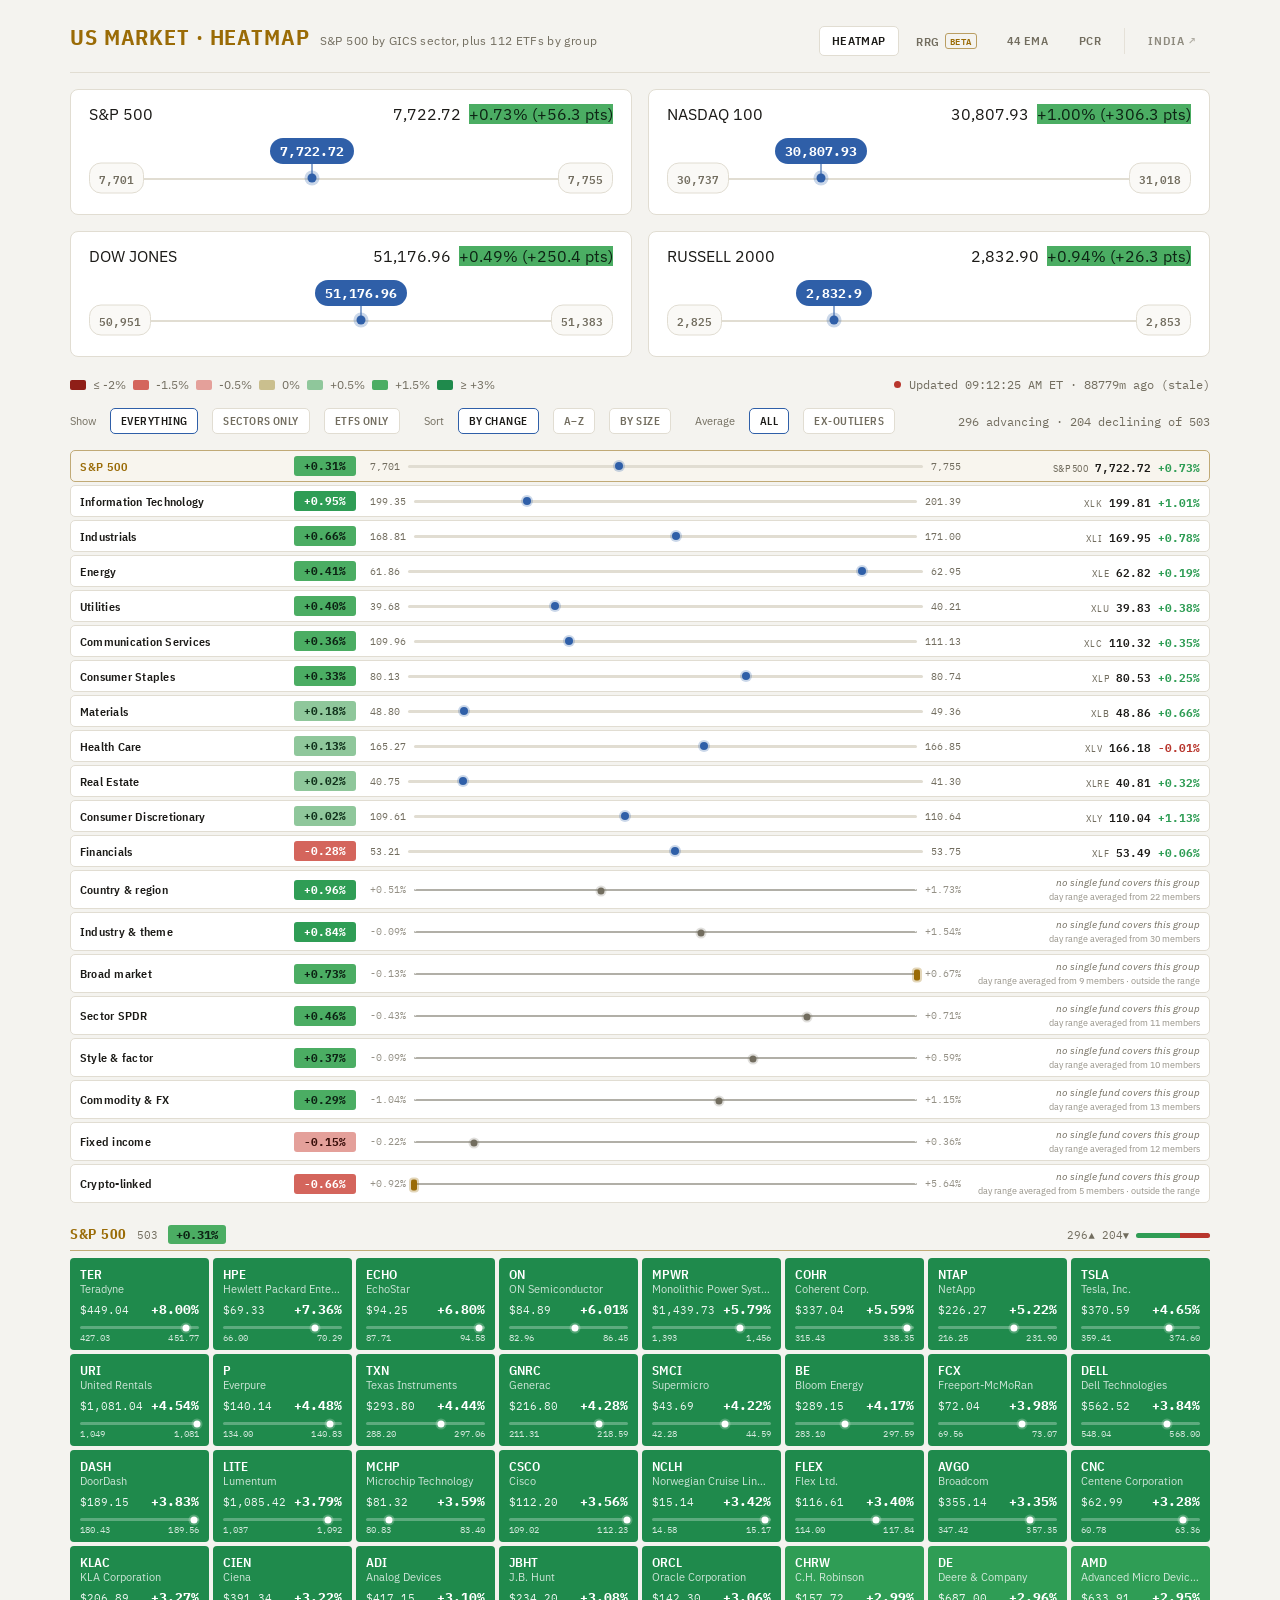
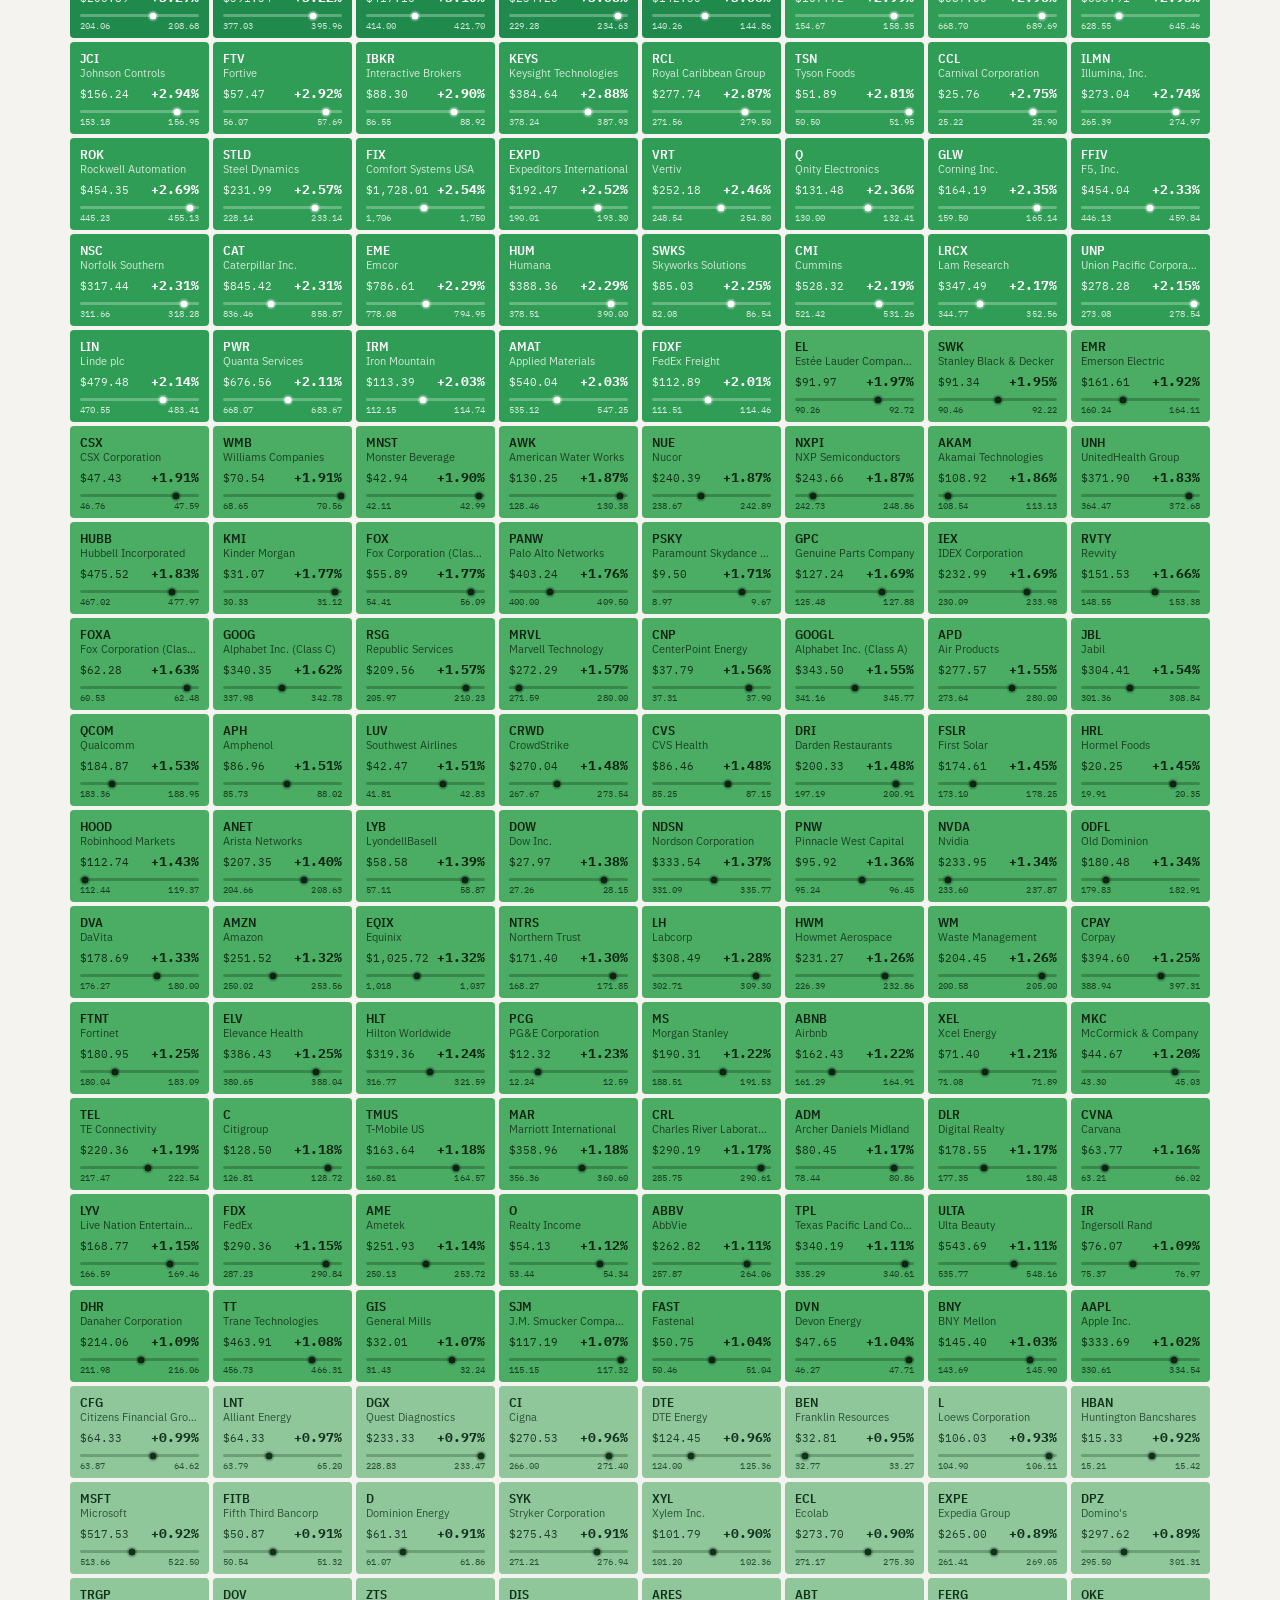
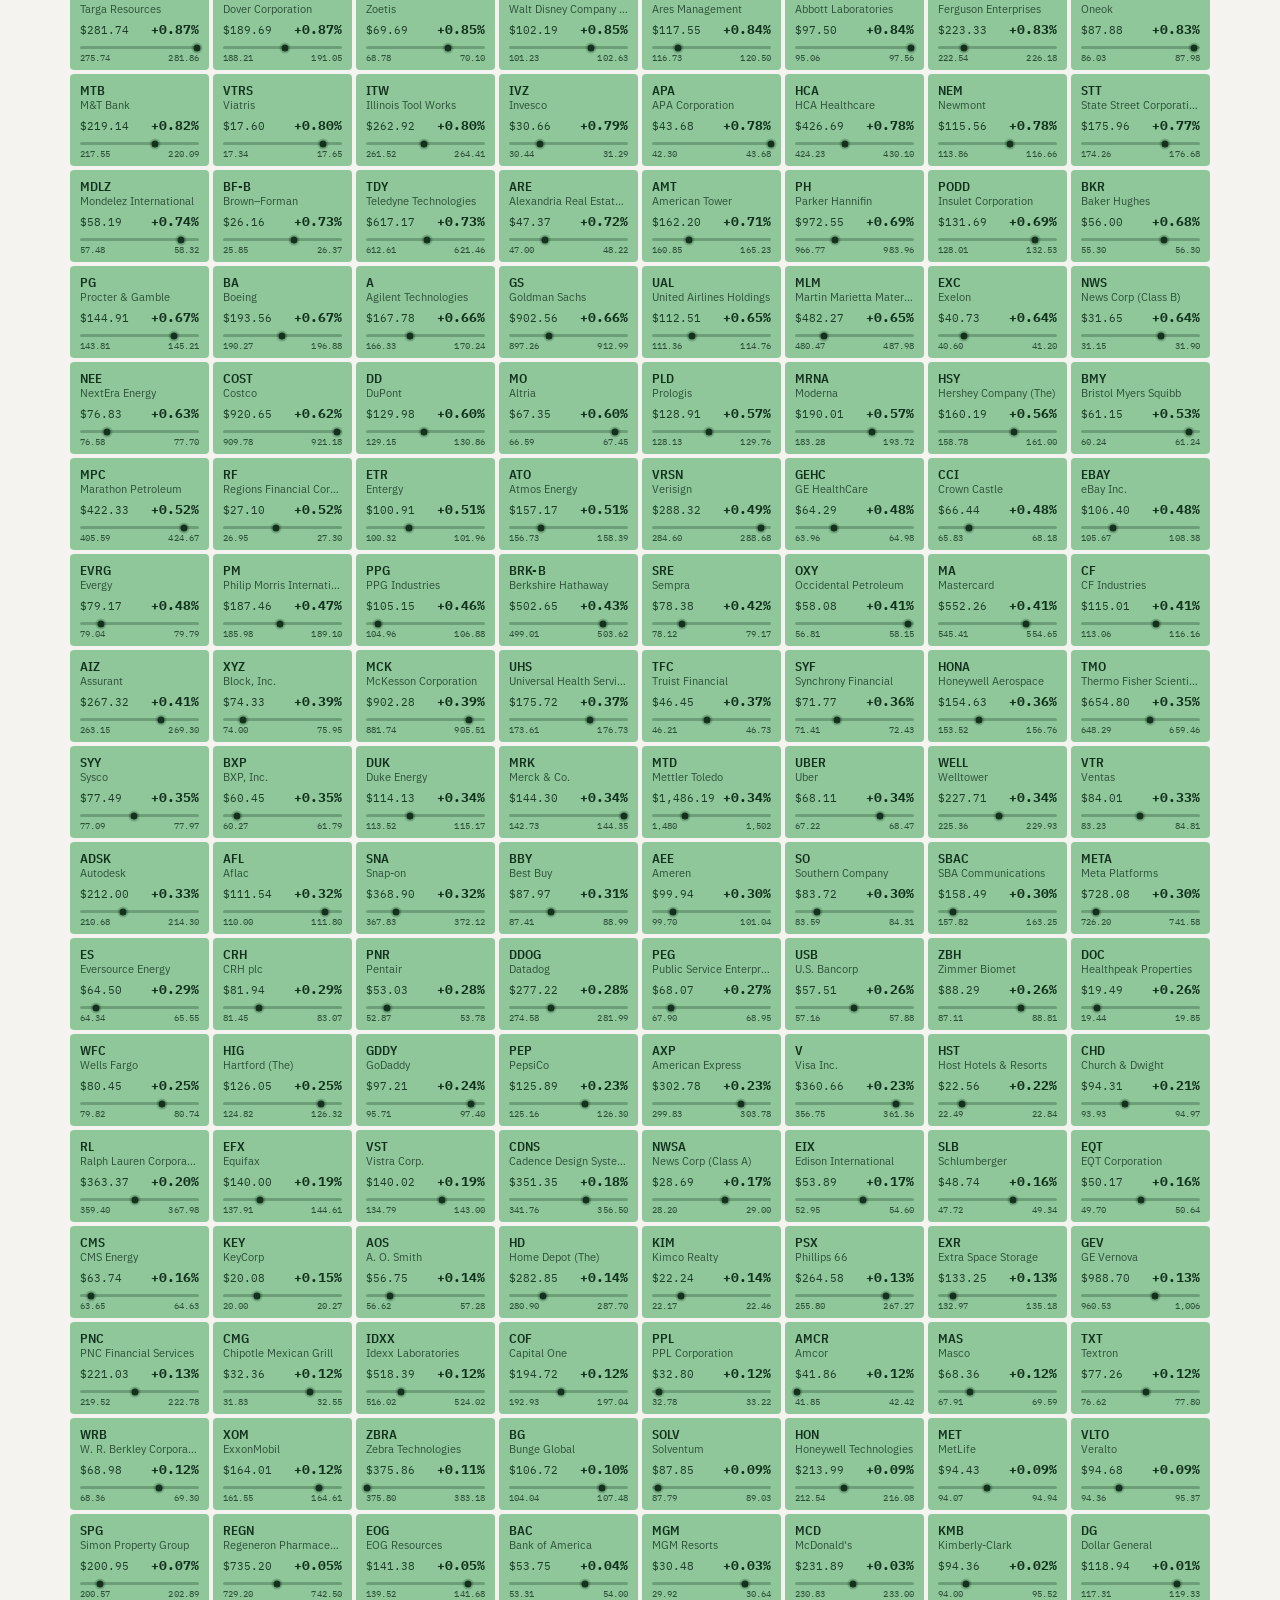
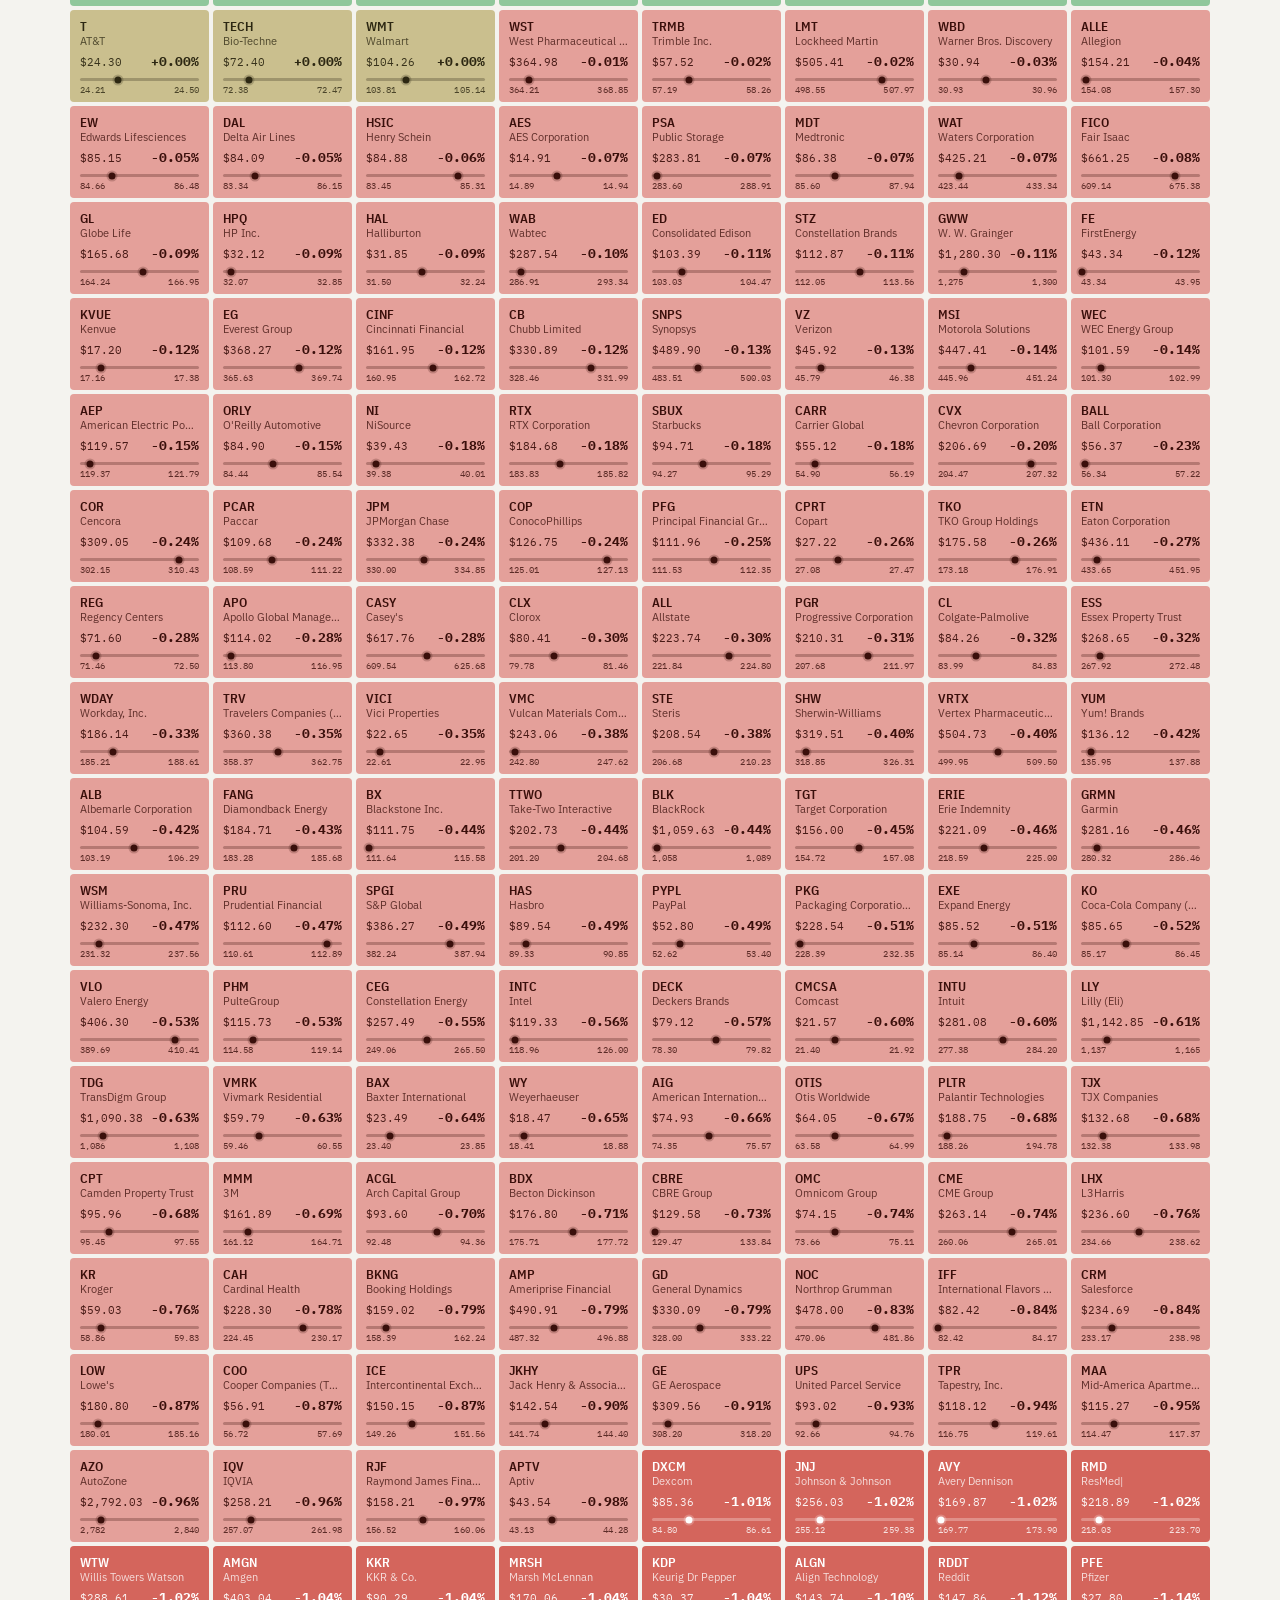
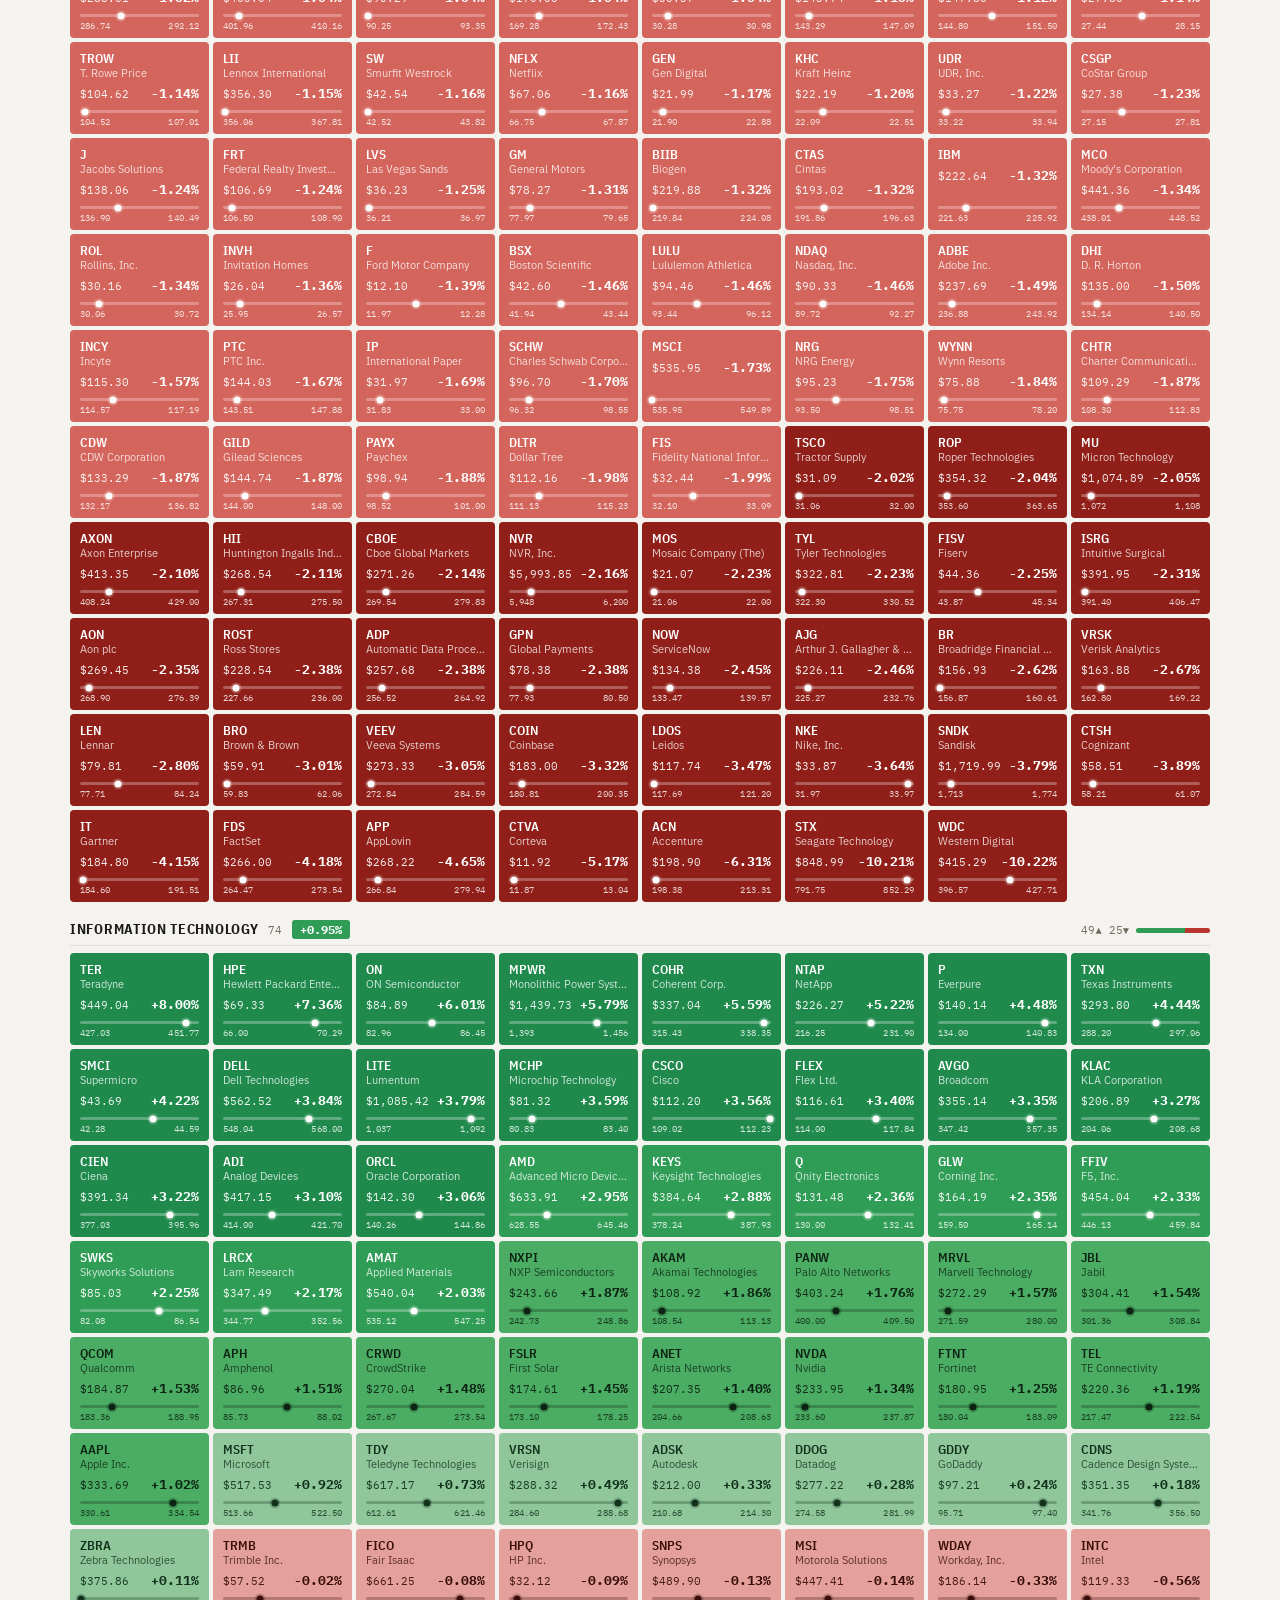
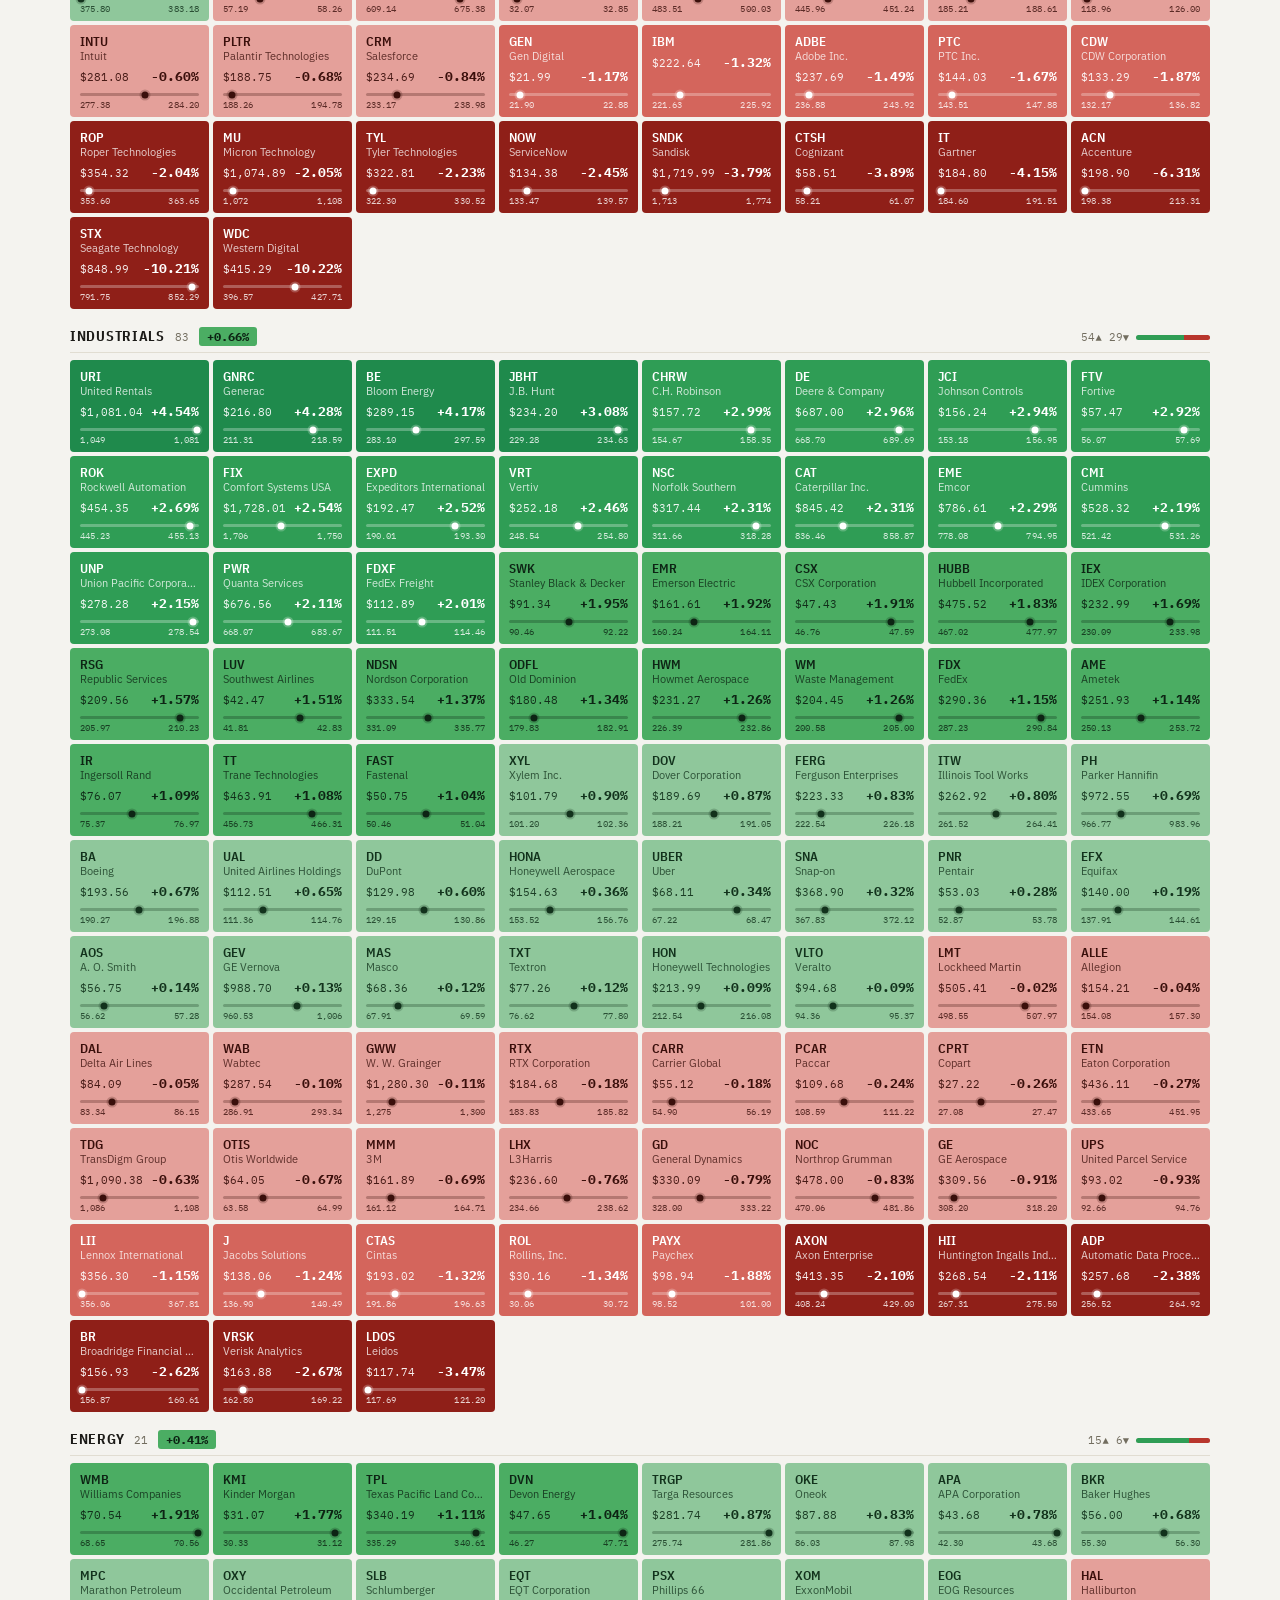
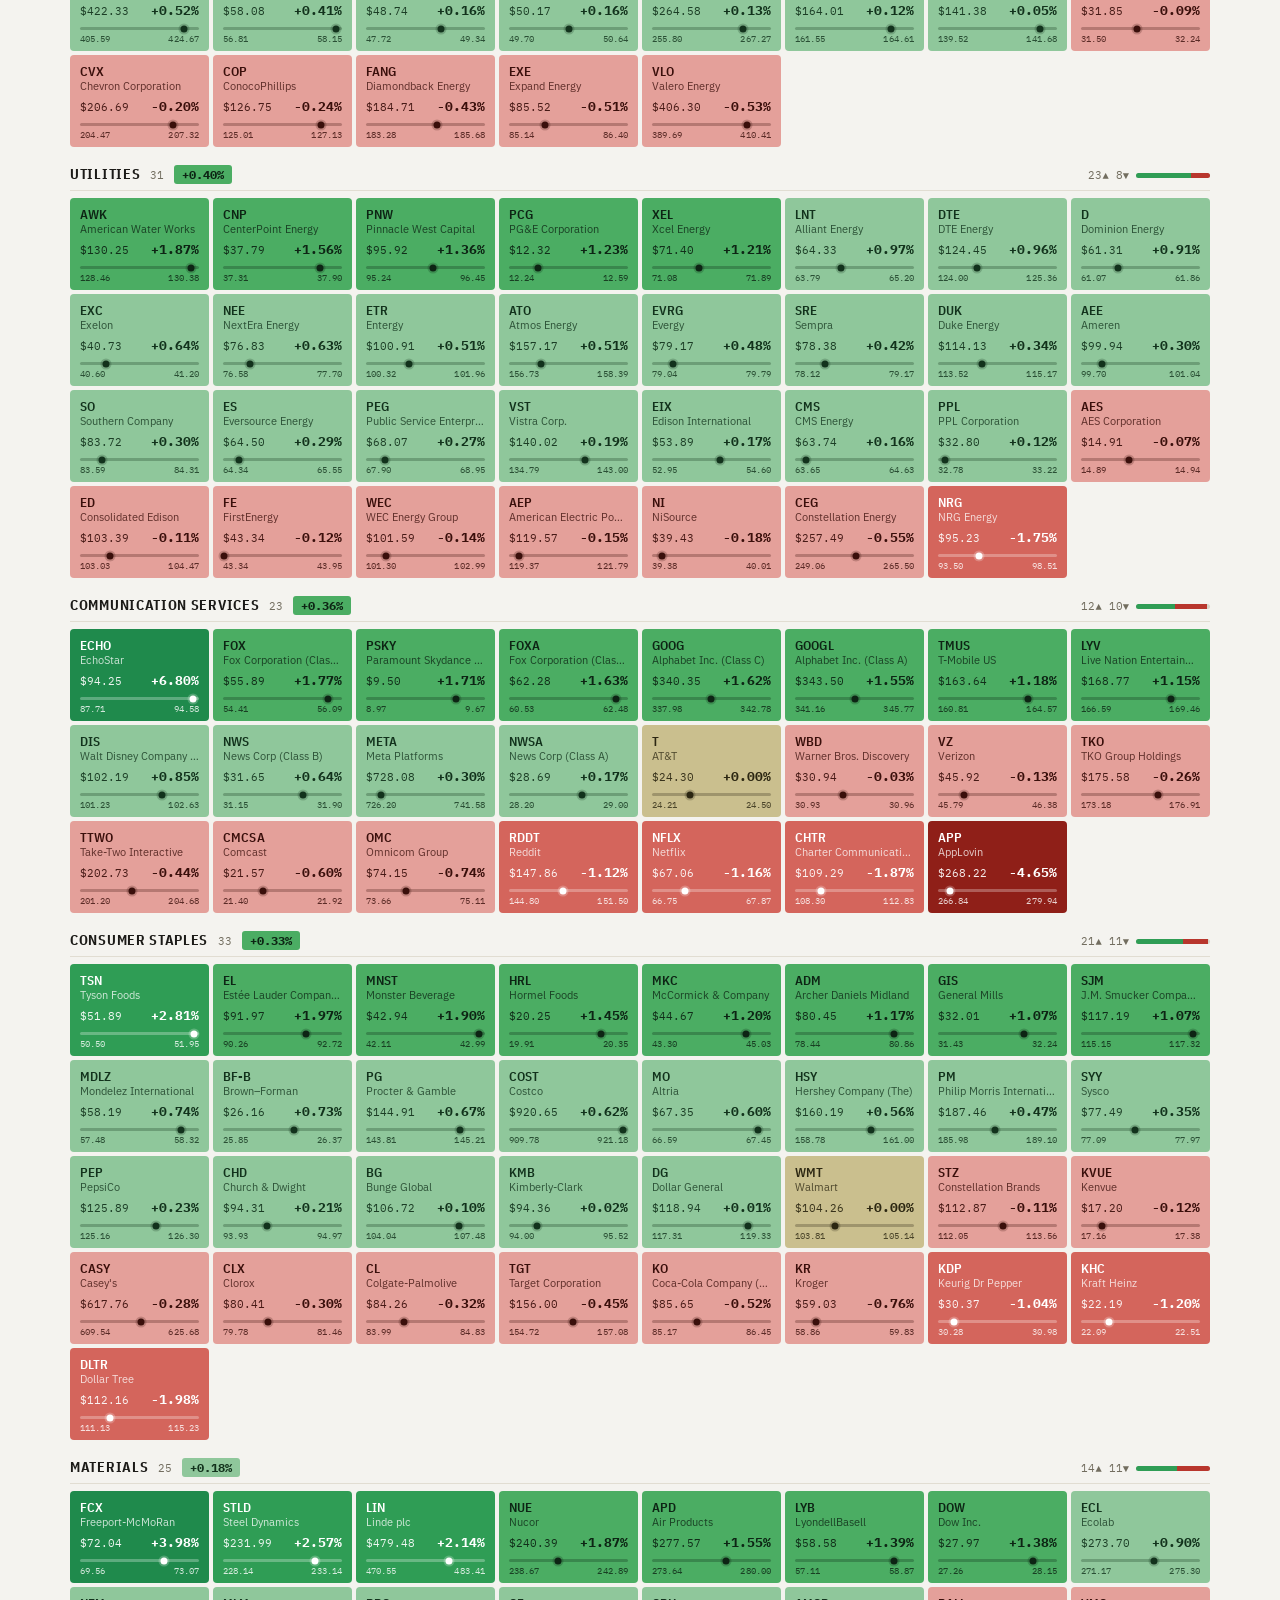
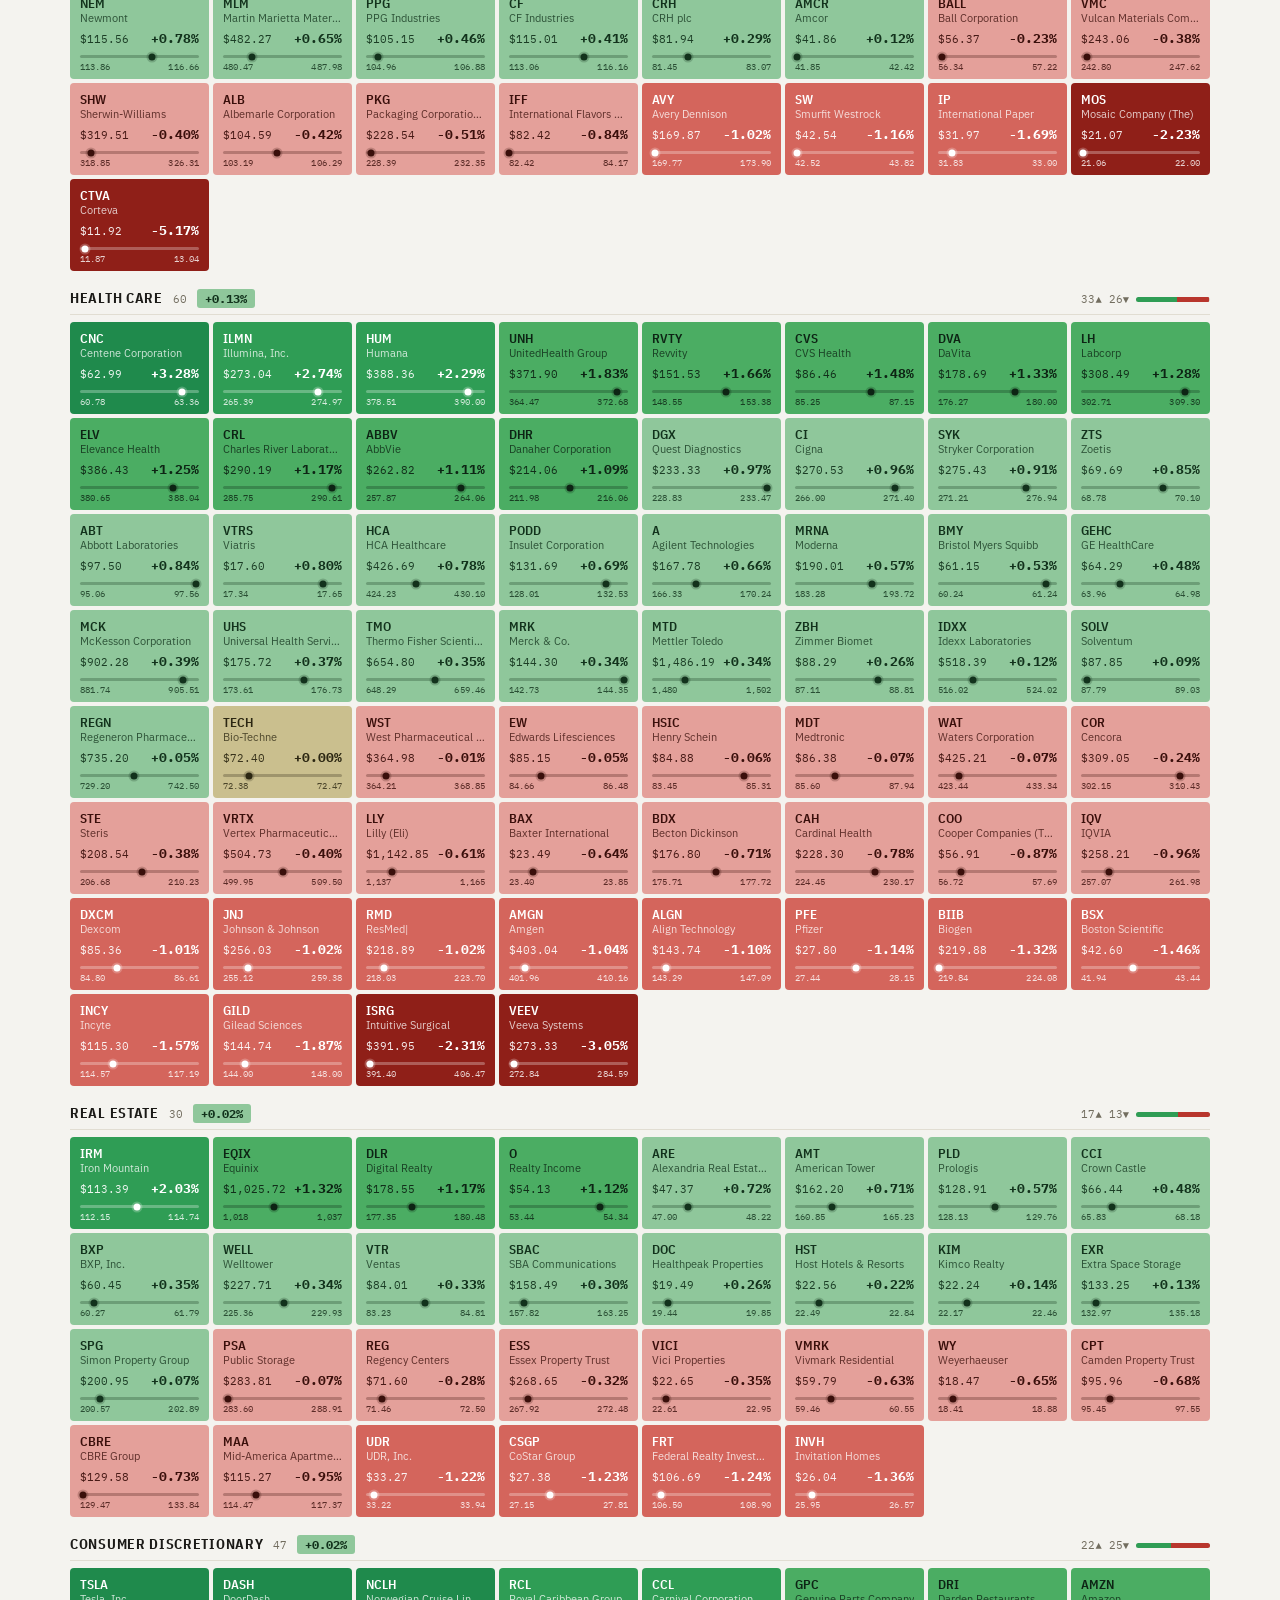
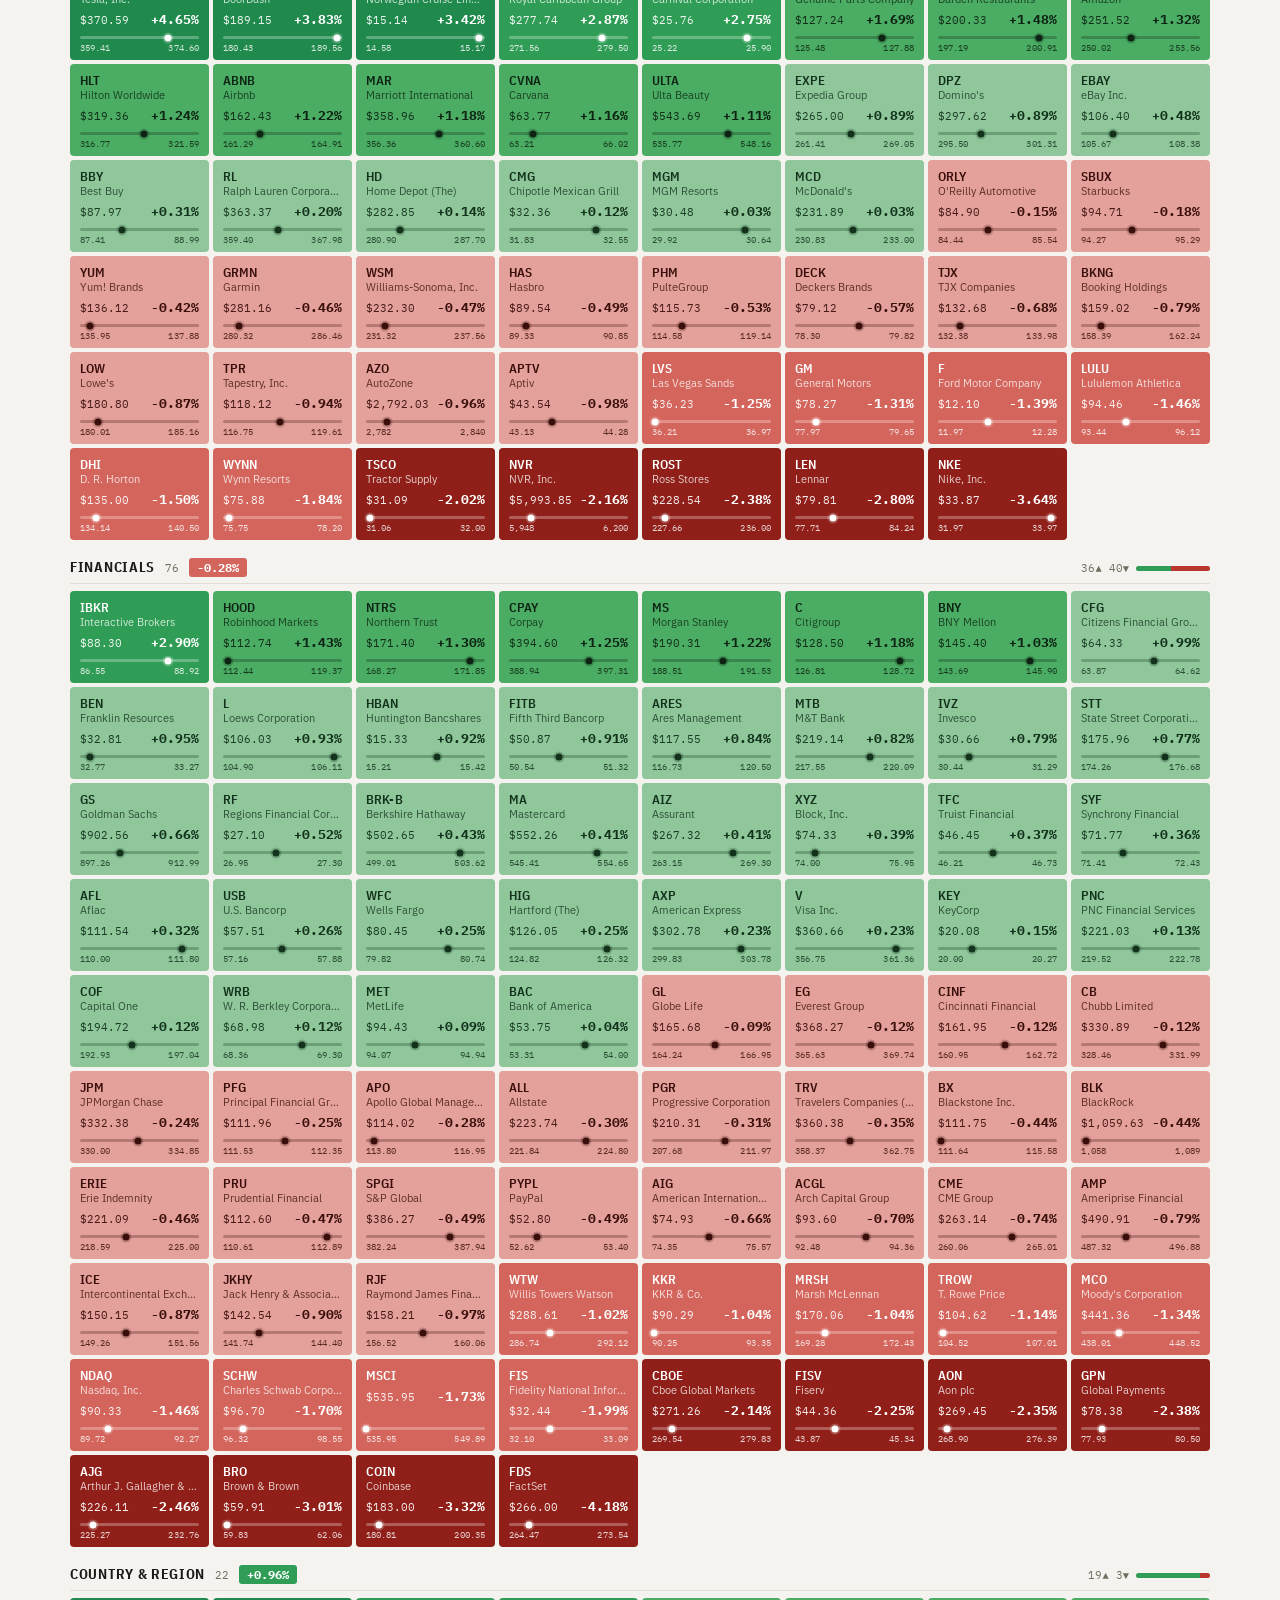
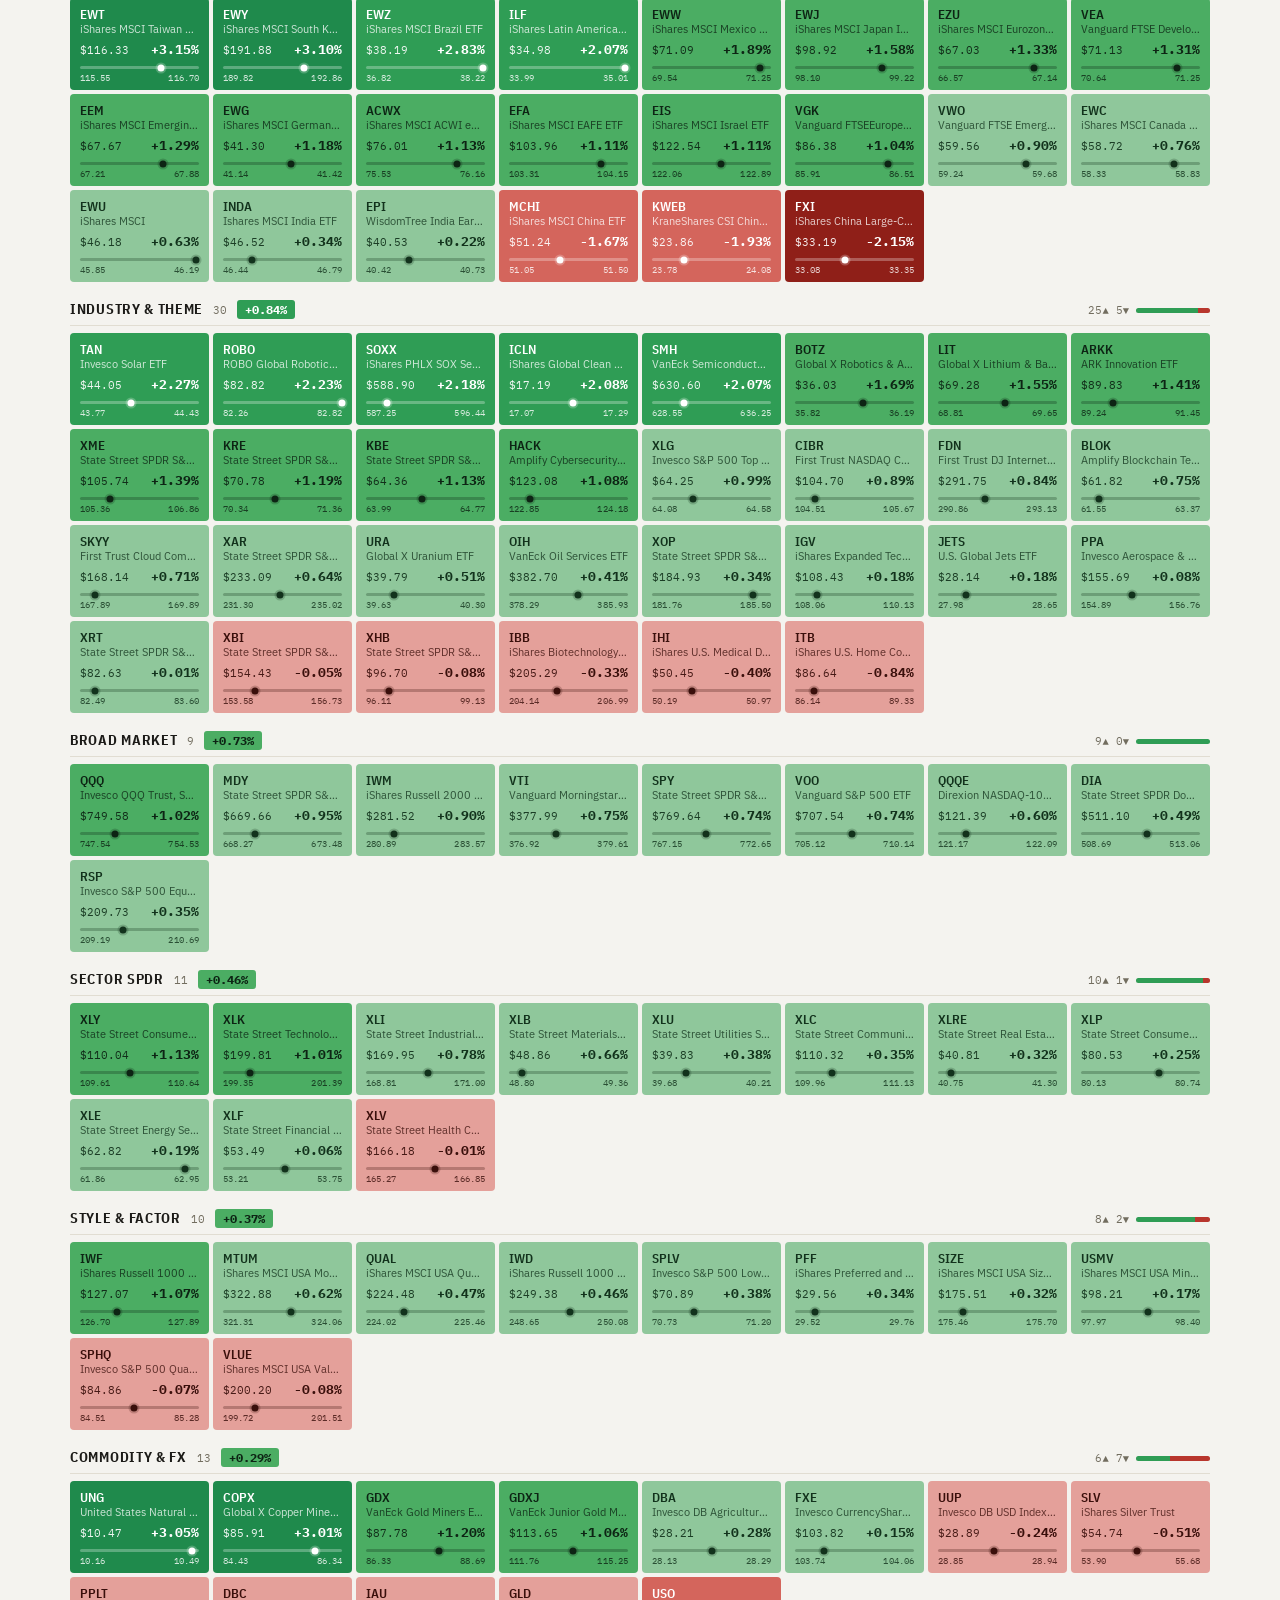
==== commit 4c3229ea: "Heatmap: ETF groups get the constituent-derived day range The eight ETF group rows left the widest c" ====
--- a/index.html
+++ b/index.html
@@ -79,10 +79,14 @@
     Discretionary read <strong>+0.02%</strong> equal-weighted against <strong>+1.13%</strong> for
     XLY, which is Amazon and Tesla carrying a sector whose average name went nowhere.
     <br><br>
-    Unlike the Indian board there is no fallback bar here: all eleven GICS sectors have an exact,
-    liquid fund, so a missing bar means a <em>fetch</em> failed, not that no index matches — and it
-    says so. ETF groups are shown the same way but have no fund of their own, so they carry only
-    the equal-weighted figure.
+    All eleven GICS sectors have an exact, liquid fund, so a missing bar there means a
+    <em>fetch</em> failed rather than that no index matches — and it says so. <strong>ETF groups
+    have no fund of their own</strong>, so they fall back to the same constituent-derived envelope
+    the Indian board uses for its eleven sectors with no matching NSE index: each member&rsquo;s own
+    day low and high as a % move from its own previous close, averaged equal-weight. That bar is
+    drawn <strong>muted and dashed</strong> on purpose. It is an <em>envelope</em>, not an index — it
+    treats every member&rsquo;s low as simultaneous, which no real index does — so read it as
+    &ldquo;how far the average member travelled today&rdquo;, never as a level.
     <br><br>
     <strong>Corporate actions are withheld, never guessed.</strong> A name trading across a split or
     spin-off today has its percentage shown as <strong>NA</strong> and is left out of its sector
@@ -155,6 +159,37 @@
         <span class="px">${i.price.toLocaleString('en-US',{maximumFractionDigits:2})}</span>
         <span class="pc ${up?'up':'down'}">${fmtPct(i.pct)}</span>
       </span>`;
+  }
+  /* NO FUND FOR THIS ROW. Rather than leave the widest column empty, fall back
+     to the same constituent-derived envelope the Indian board uses for its
+     eleven sectors that have no matching NSE index: each member's own day low
+     and high as a % move from its own previous close, averaged equal-weight.
+
+     It is drawn MUTED AND DASHED on purpose. This is an envelope, not an
+     index - it treats every member's low as simultaneous, which no real index
+     does - so it must never read as one. Think of it as "how far the average
+     member travelled today", not as a level. */
+  const c = s.constituentRange;
+  if(c && c.highPct > c.lowPct){
+    const raw = (c.curPct - c.lowPct) / (c.highPct - c.lowPct) * 100;
+    const pos = Math.min(100, Math.max(0, raw));
+    /* The current value CAN fall outside the envelope, and when it does the
+       marker must say so rather than resting quietly on an end stop. It means
+       some member's price sits outside its own day range, which is what a
+       snapshot taken before the open looks like: last night's close paired
+       with a day range that has not started yet. Clamping alone would turn
+       that into a confident-looking bar at one extreme. */
+    const out = raw < 0 || raw > 100;
+    const why = s.kind === 'etf'
+      ? `no single fund covers this group`
+      : `sector fund did not load this run`;
+    return `
+      <span class="idx-range synth" title="Equal-weighted envelope of the ${c.basis} members' own day ranges — not an index. Each member's low and high as a % move from its own previous close.${out ? ' The current value sits OUTSIDE this envelope, which means at least one member is priced outside its own day range — usually a snapshot taken before the open.' : ''}">
+        <span class="lo">${fmtPct(c.lowPct)}</span>
+        <span class="bar"><span class="dot${out ? ' out' : ''}" style="left:${pos.toFixed(1)}%"></span></span>
+        <span class="hi">${fmtPct(c.highPct)}</span>
+      </span>
+      <span class="idx-none">${why}<br><span class="sub2">day range averaged from ${c.basis} members${out ? ' · outside the range' : ''}</span></span>`;
   }
   if(s.kind === 'etf'){
     return `<span class="idx-none">no single fund covers this group<br><span class="sub2">equal-weighted across ${s.count} members</span></span>`;
--- a/assets/app.css
+++ b/assets/app.css
@@ -659,3 +659,13 @@
 #chart .trail.muted{ opacity:0.12; }
 #chart .dot.pick{ stroke:var(--text, #e8eaed); stroke-width:1.6px; }
 #chart .trail.pick{ stroke-width:2.1px; opacity:1; }
+
+/* Envelope marker when the current value falls OUTSIDE the averaged range -
+   at least one member priced outside its own day range, which is what a
+   pre-open snapshot looks like. Clamped to the end stop, but never silently:
+   a bar resting confidently at one extreme would be the lie. */
+.idx-range.synth .dot.out{
+  background:var(--accent, #d8a657);
+  box-shadow:0 0 0 2px color-mix(in srgb, var(--accent, #d8a657) 28%, transparent);
+  width:6px; height:11px; border-radius:2px;
+}
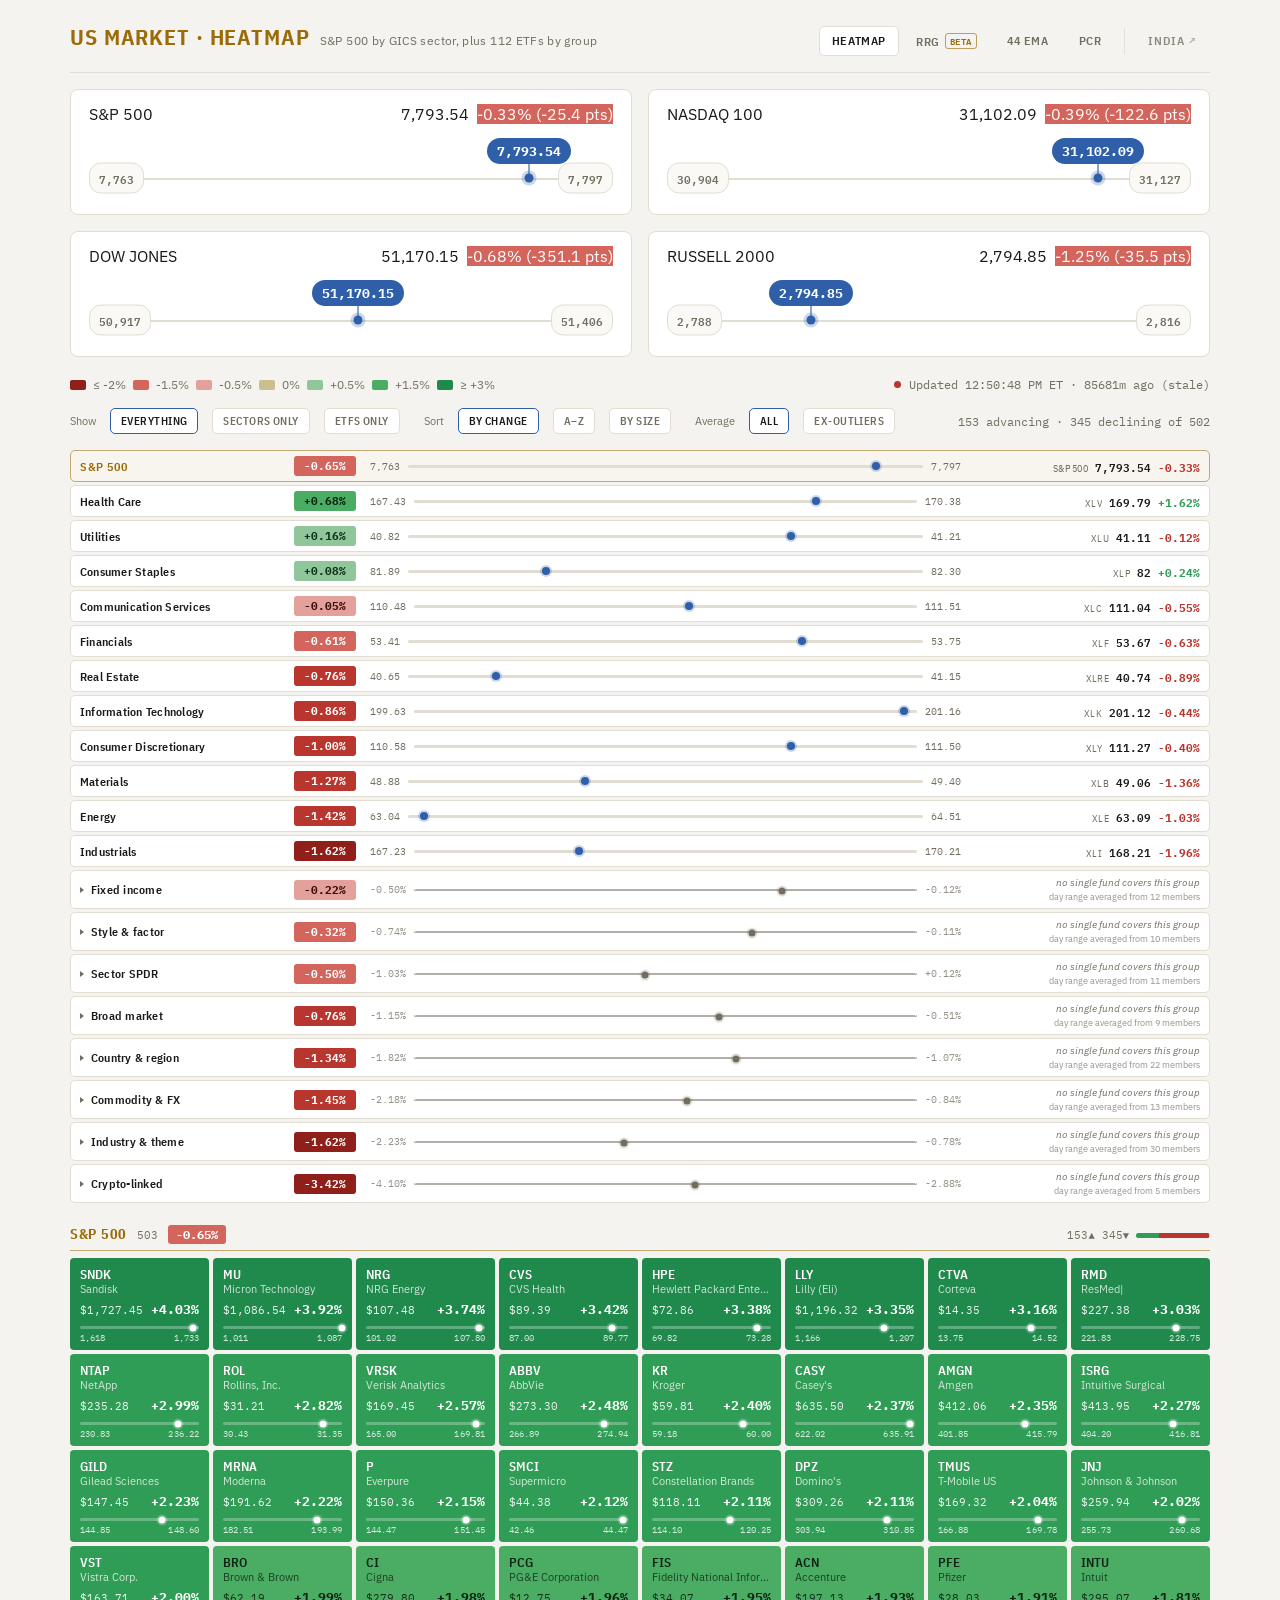
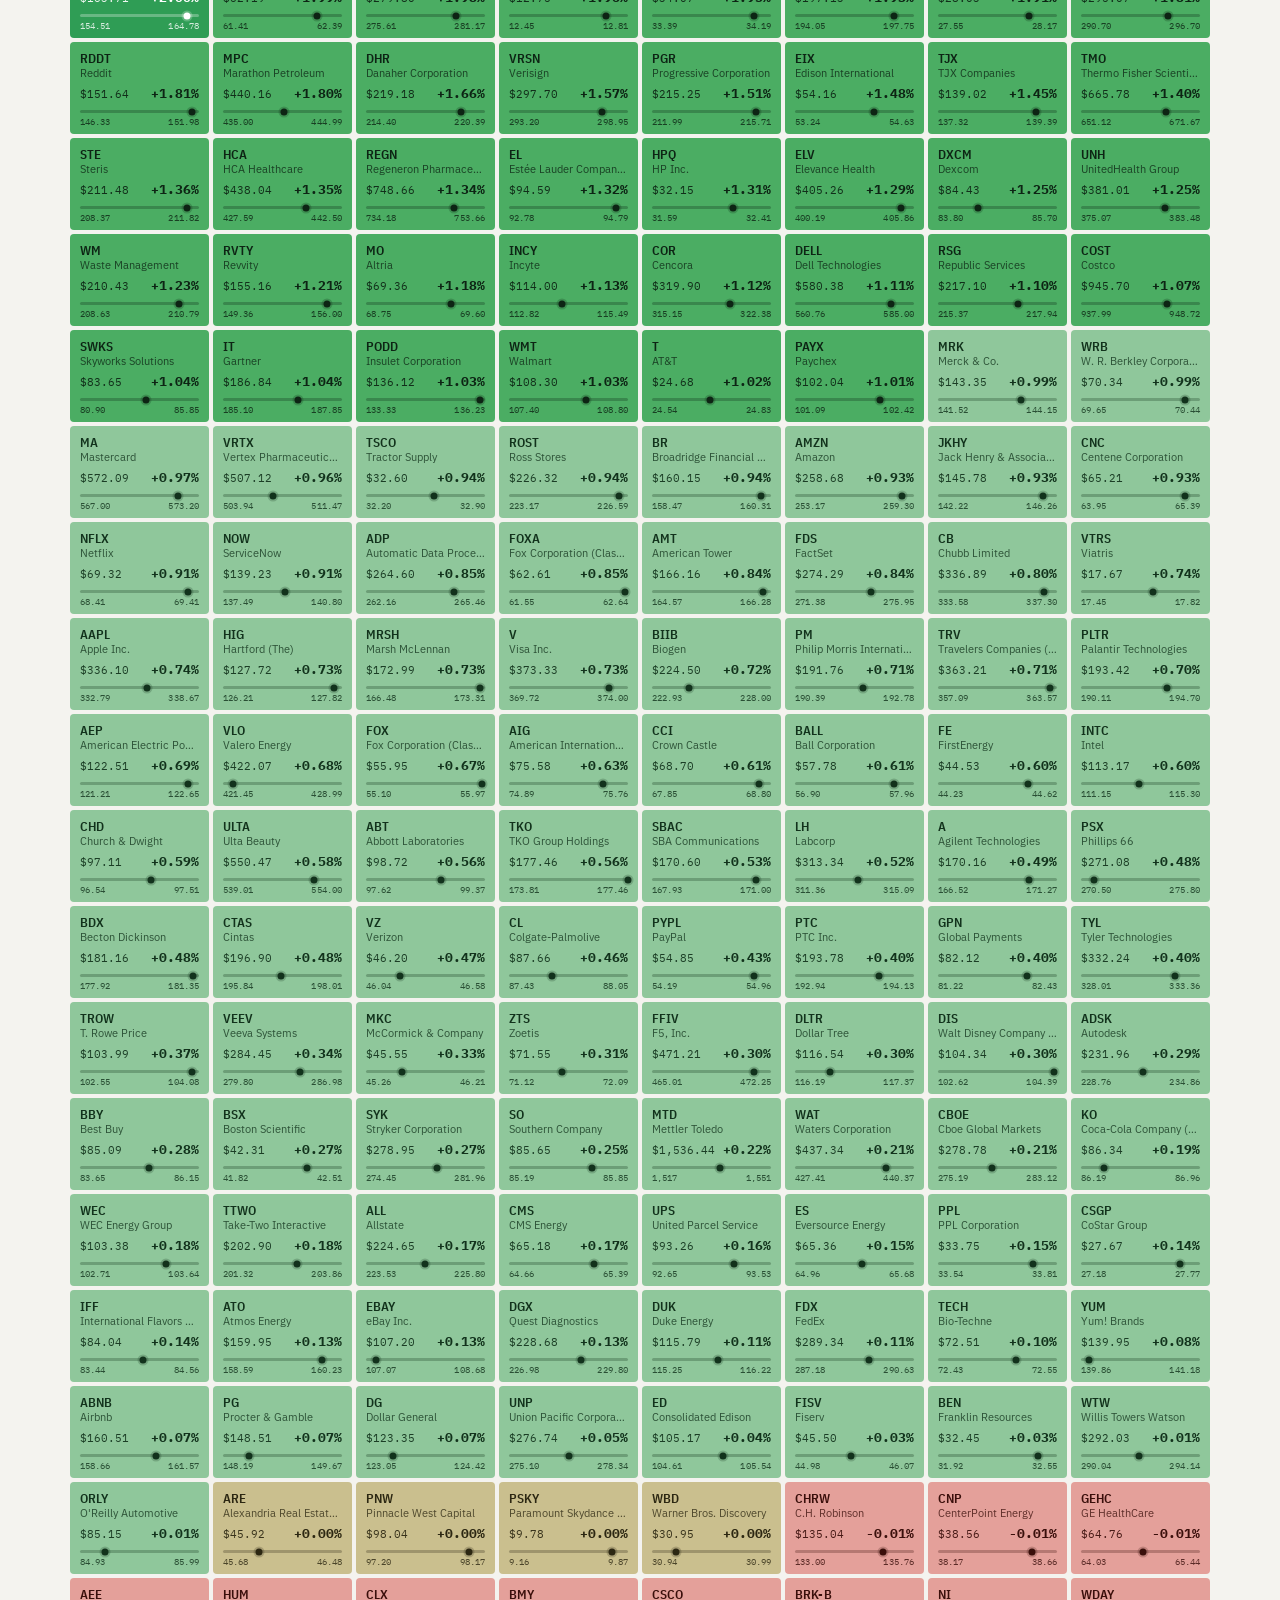
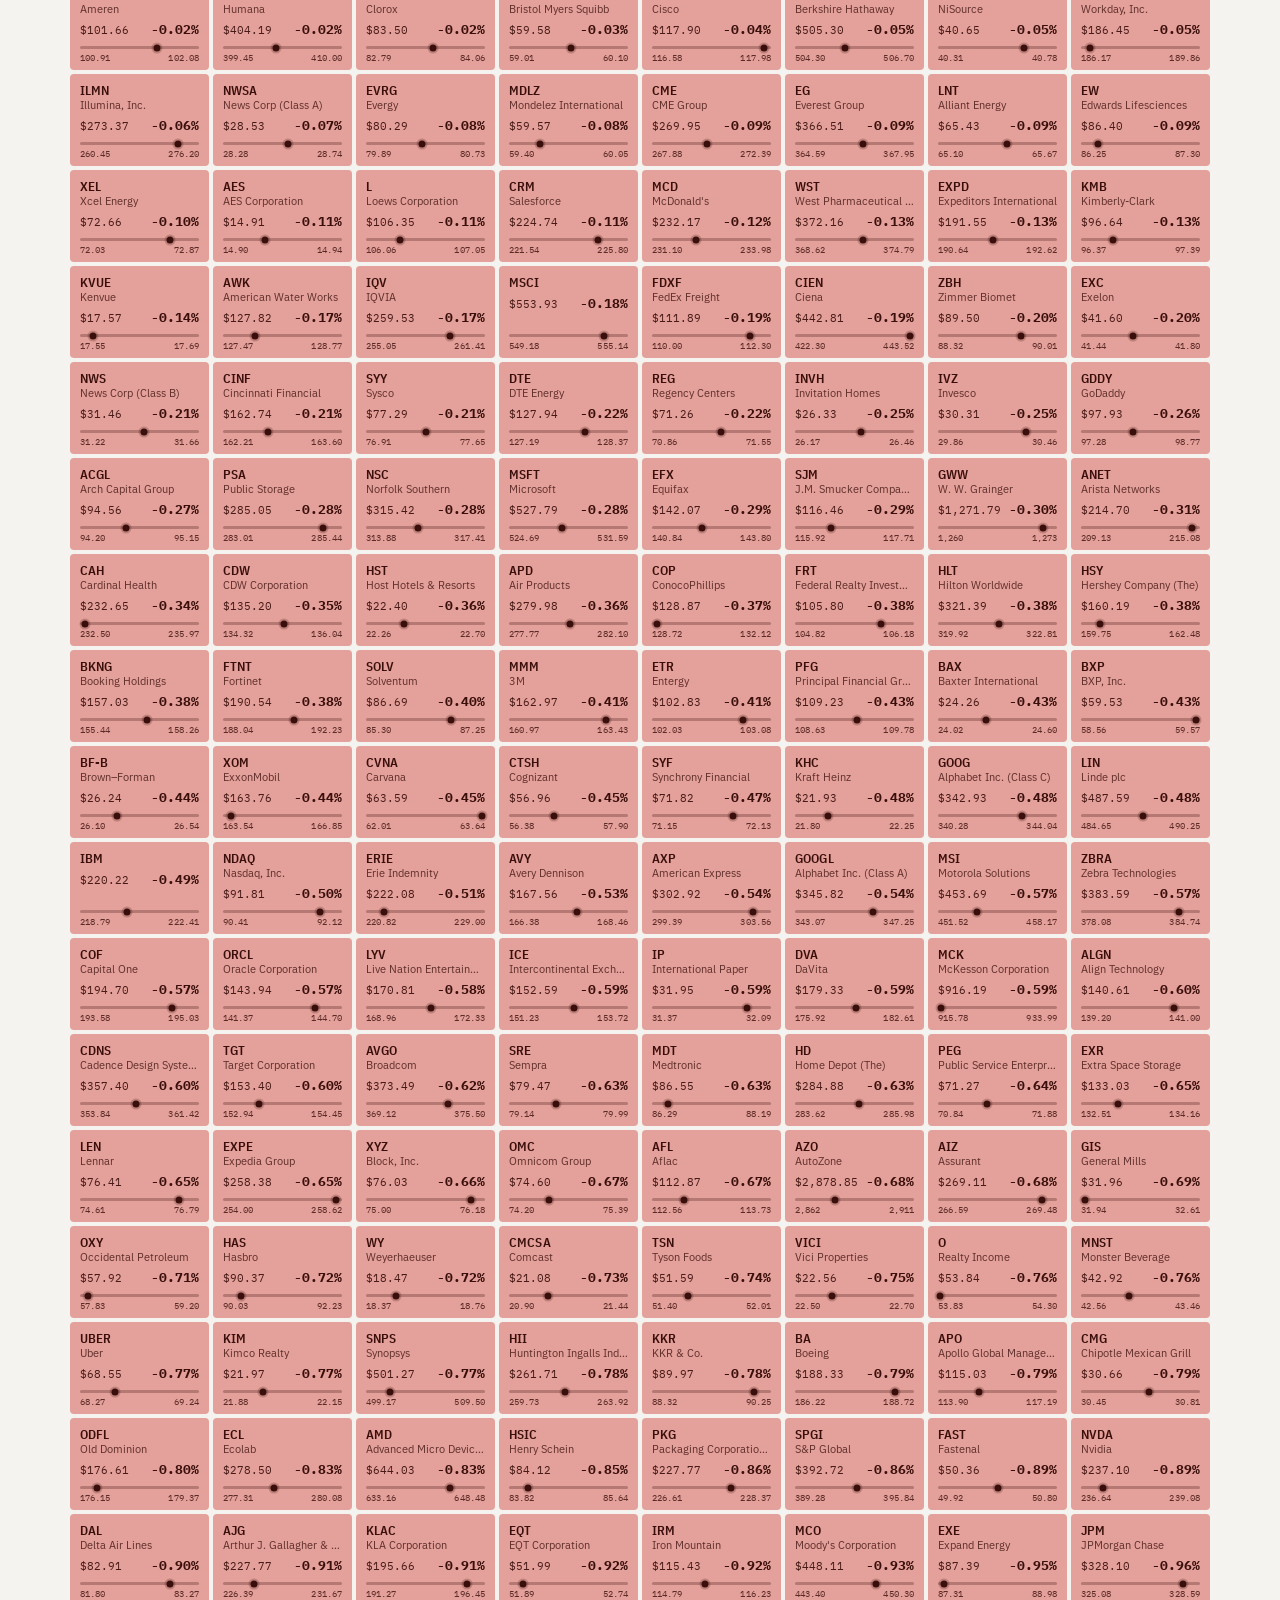
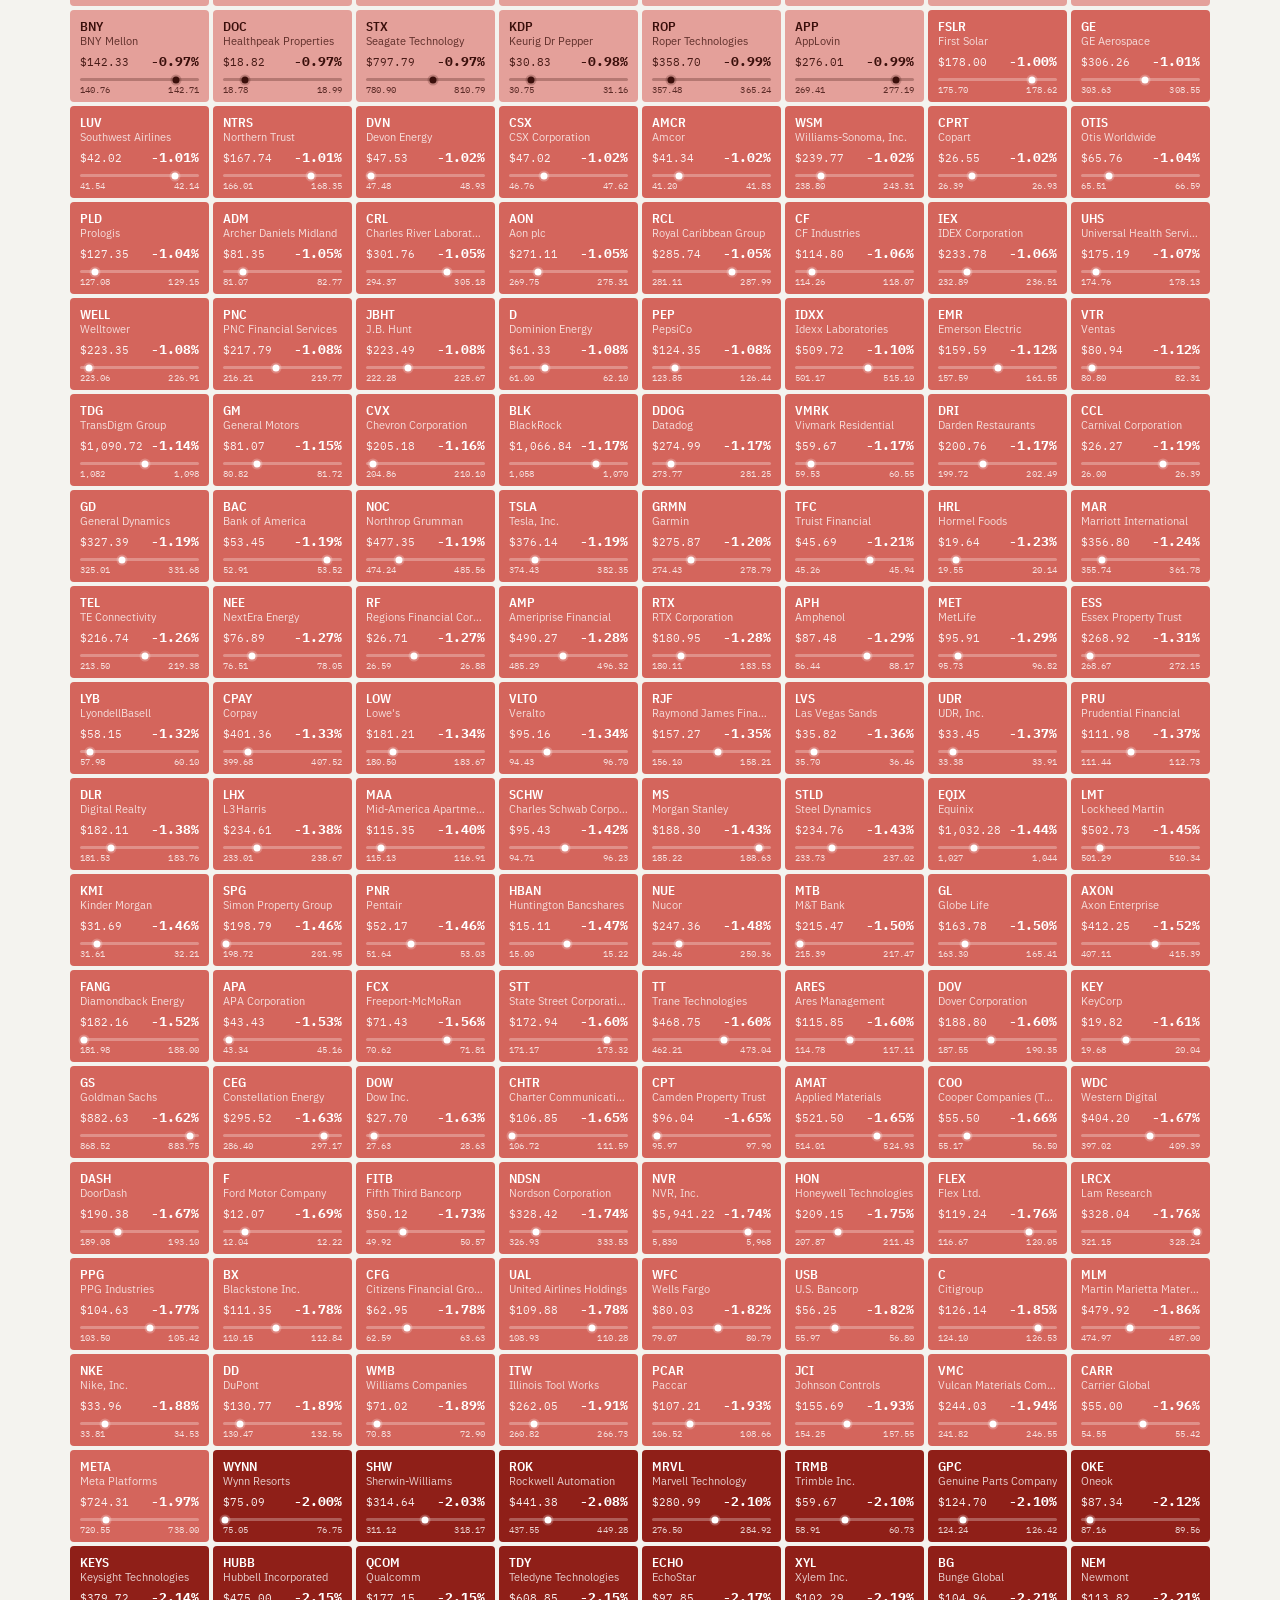
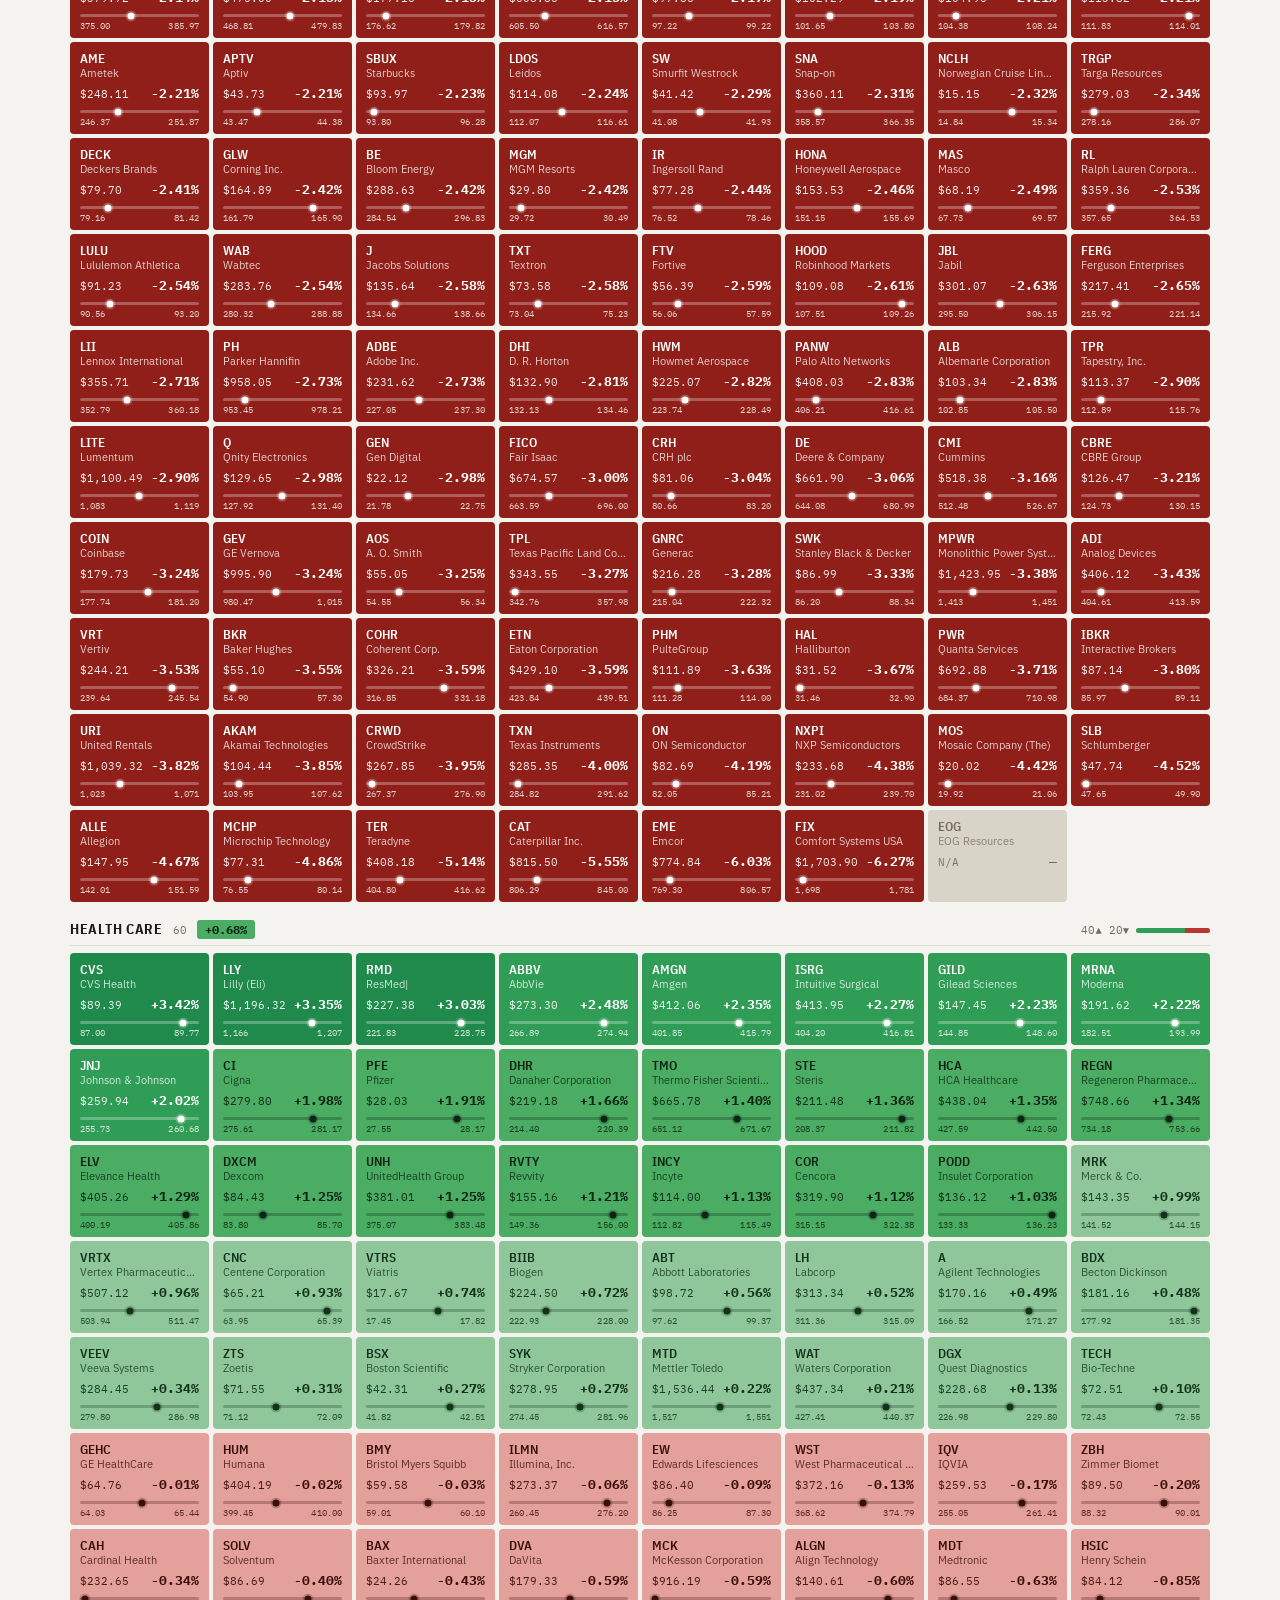
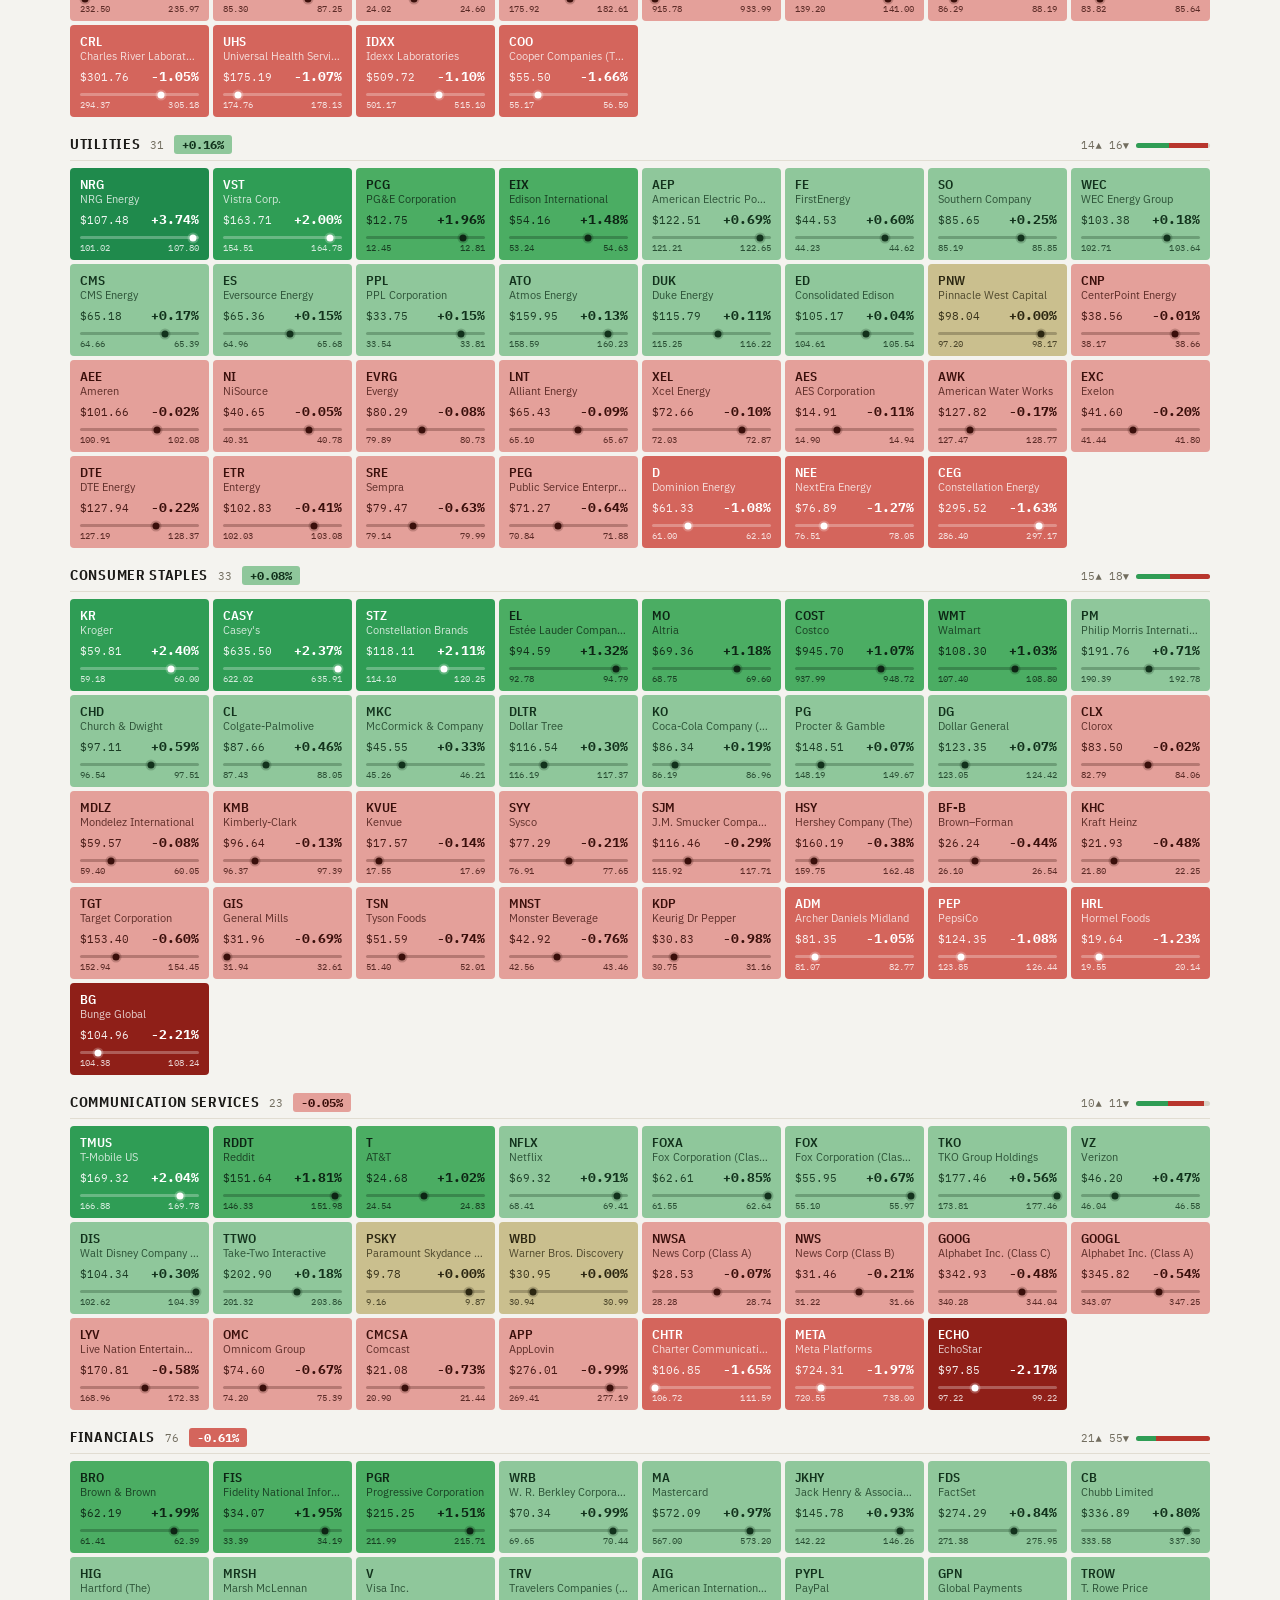
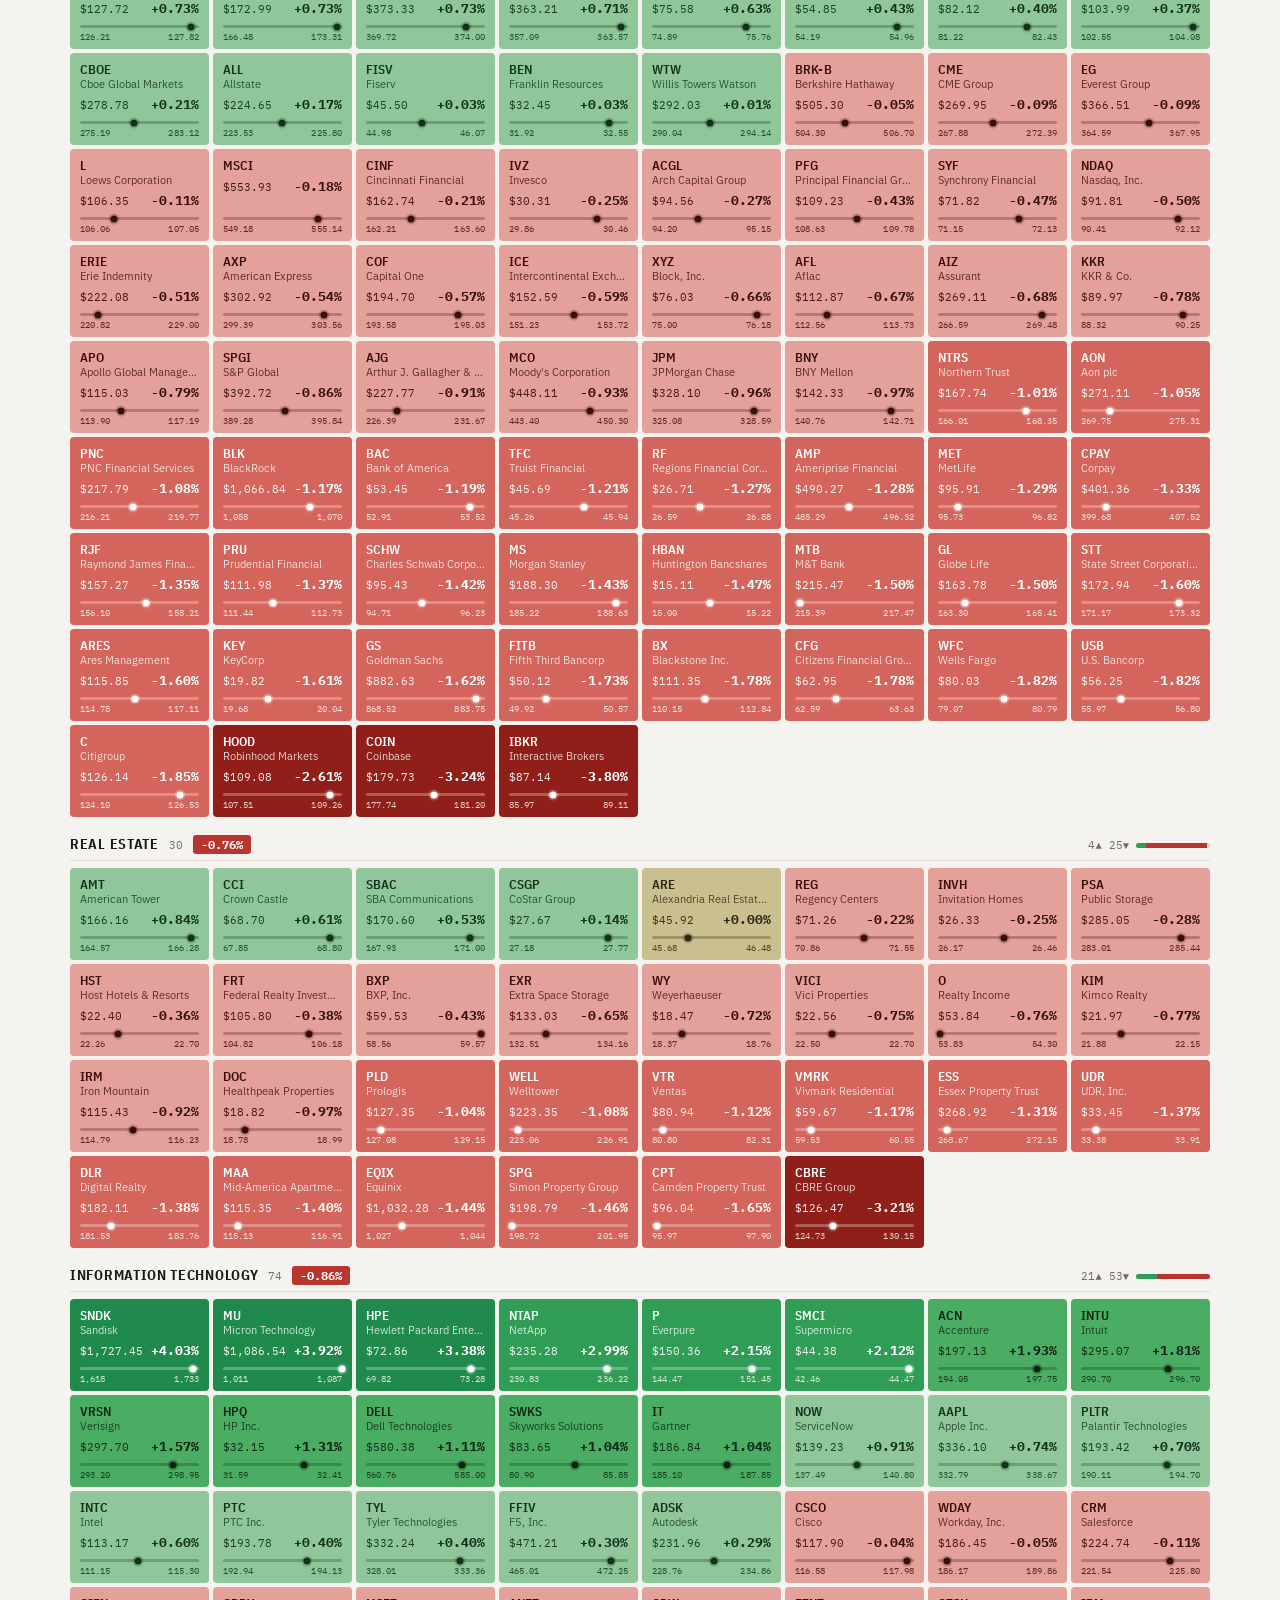
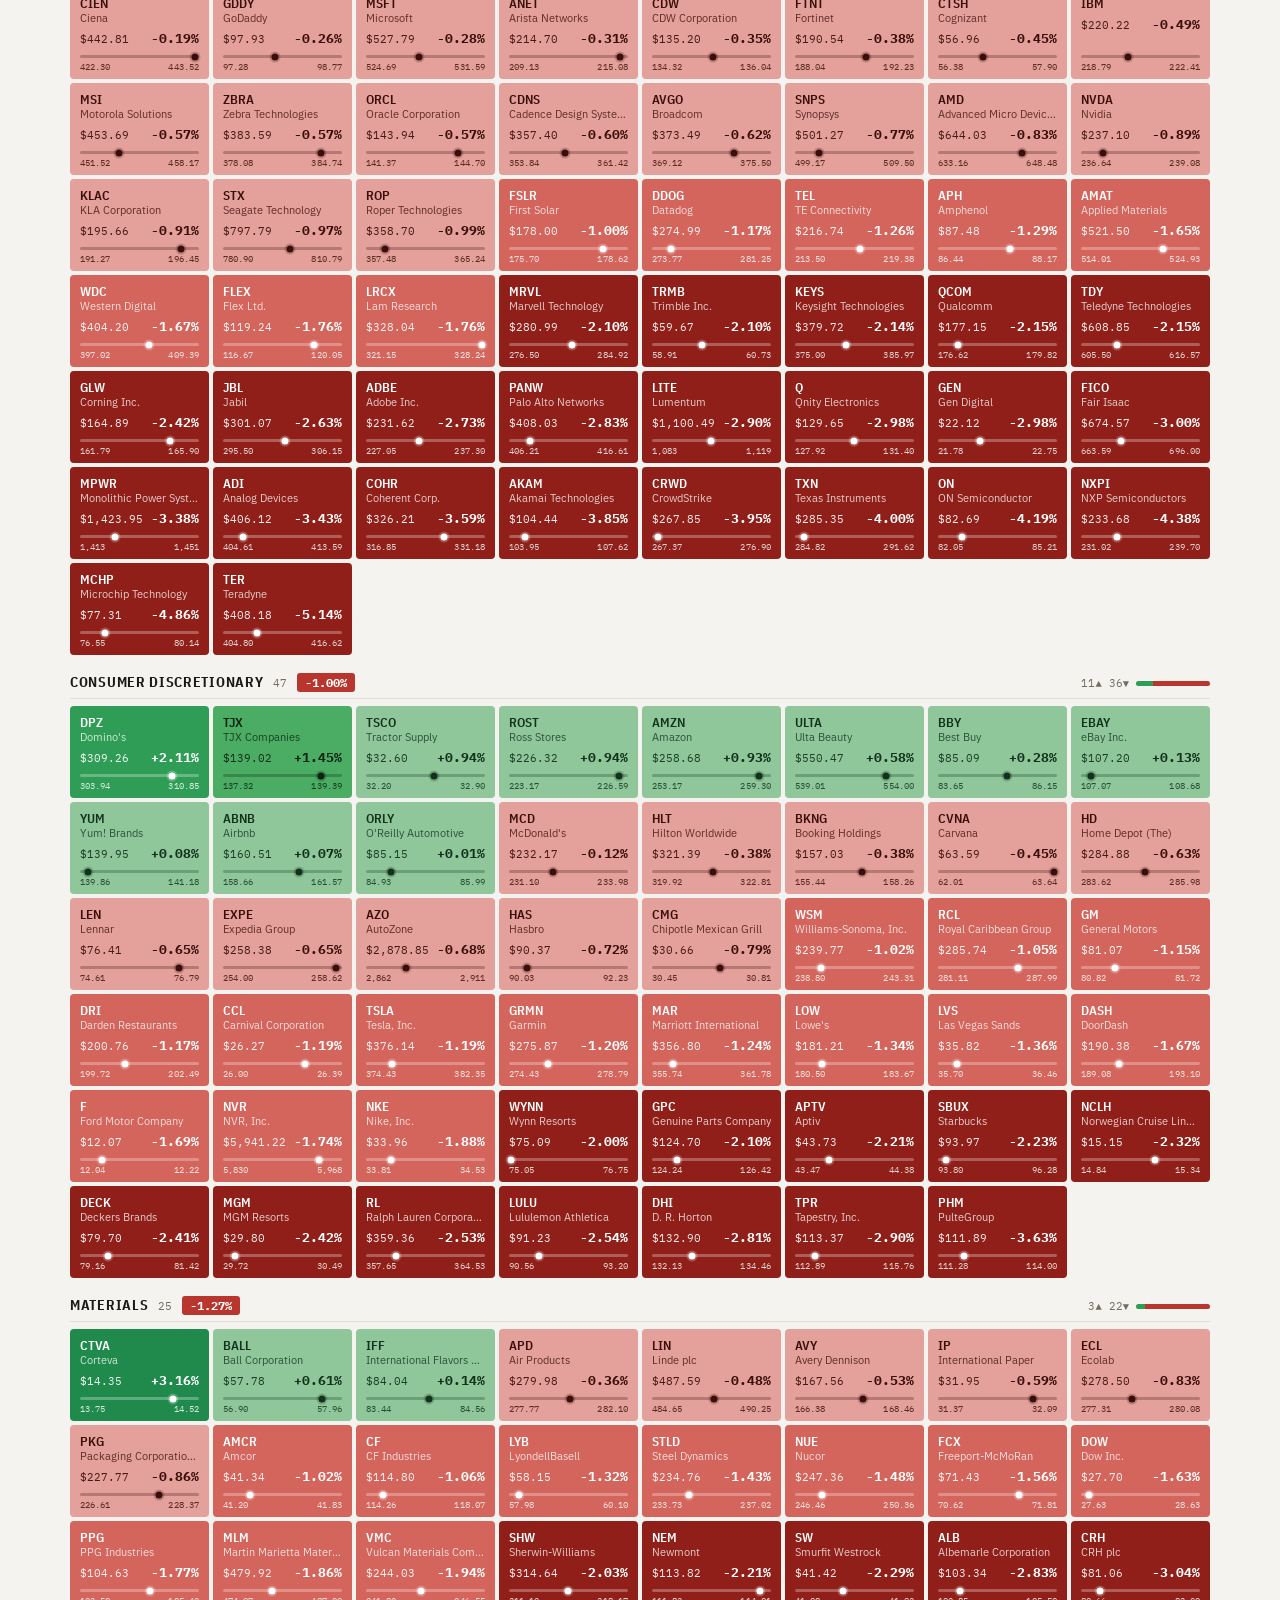
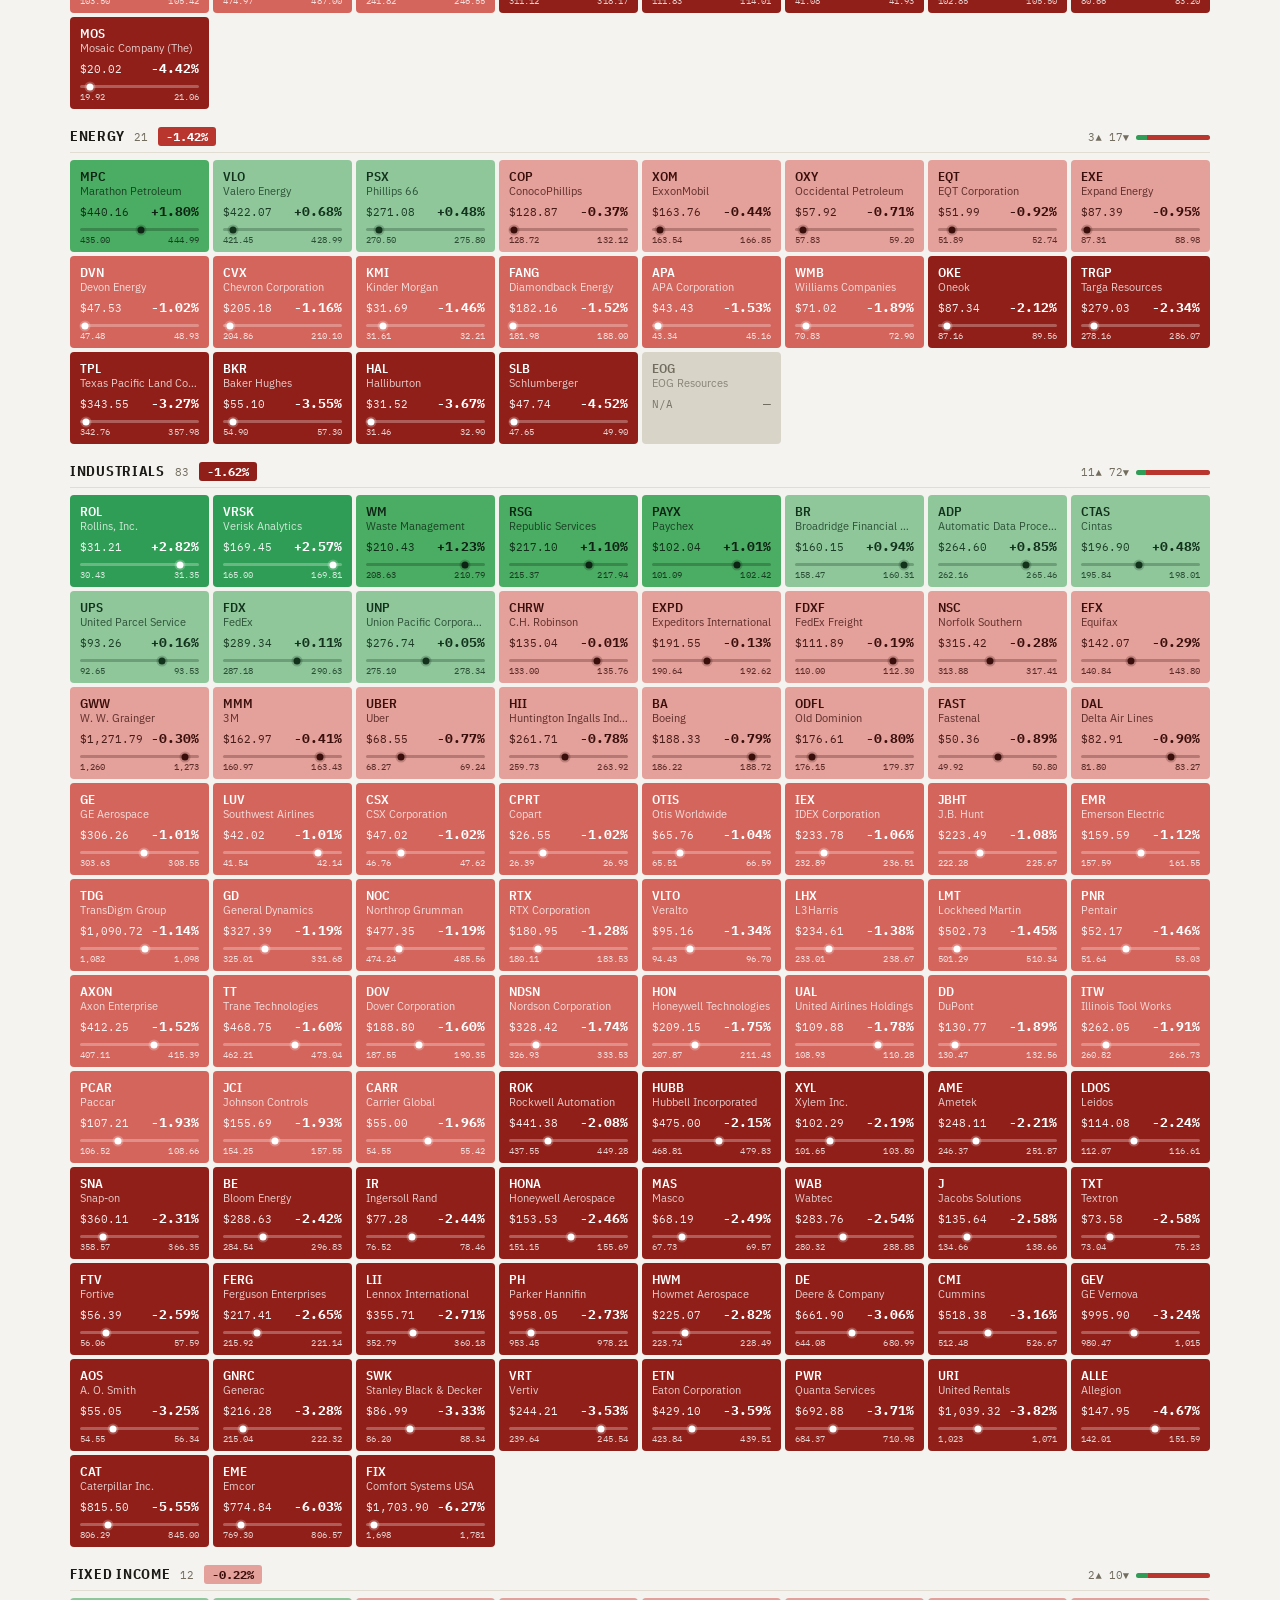
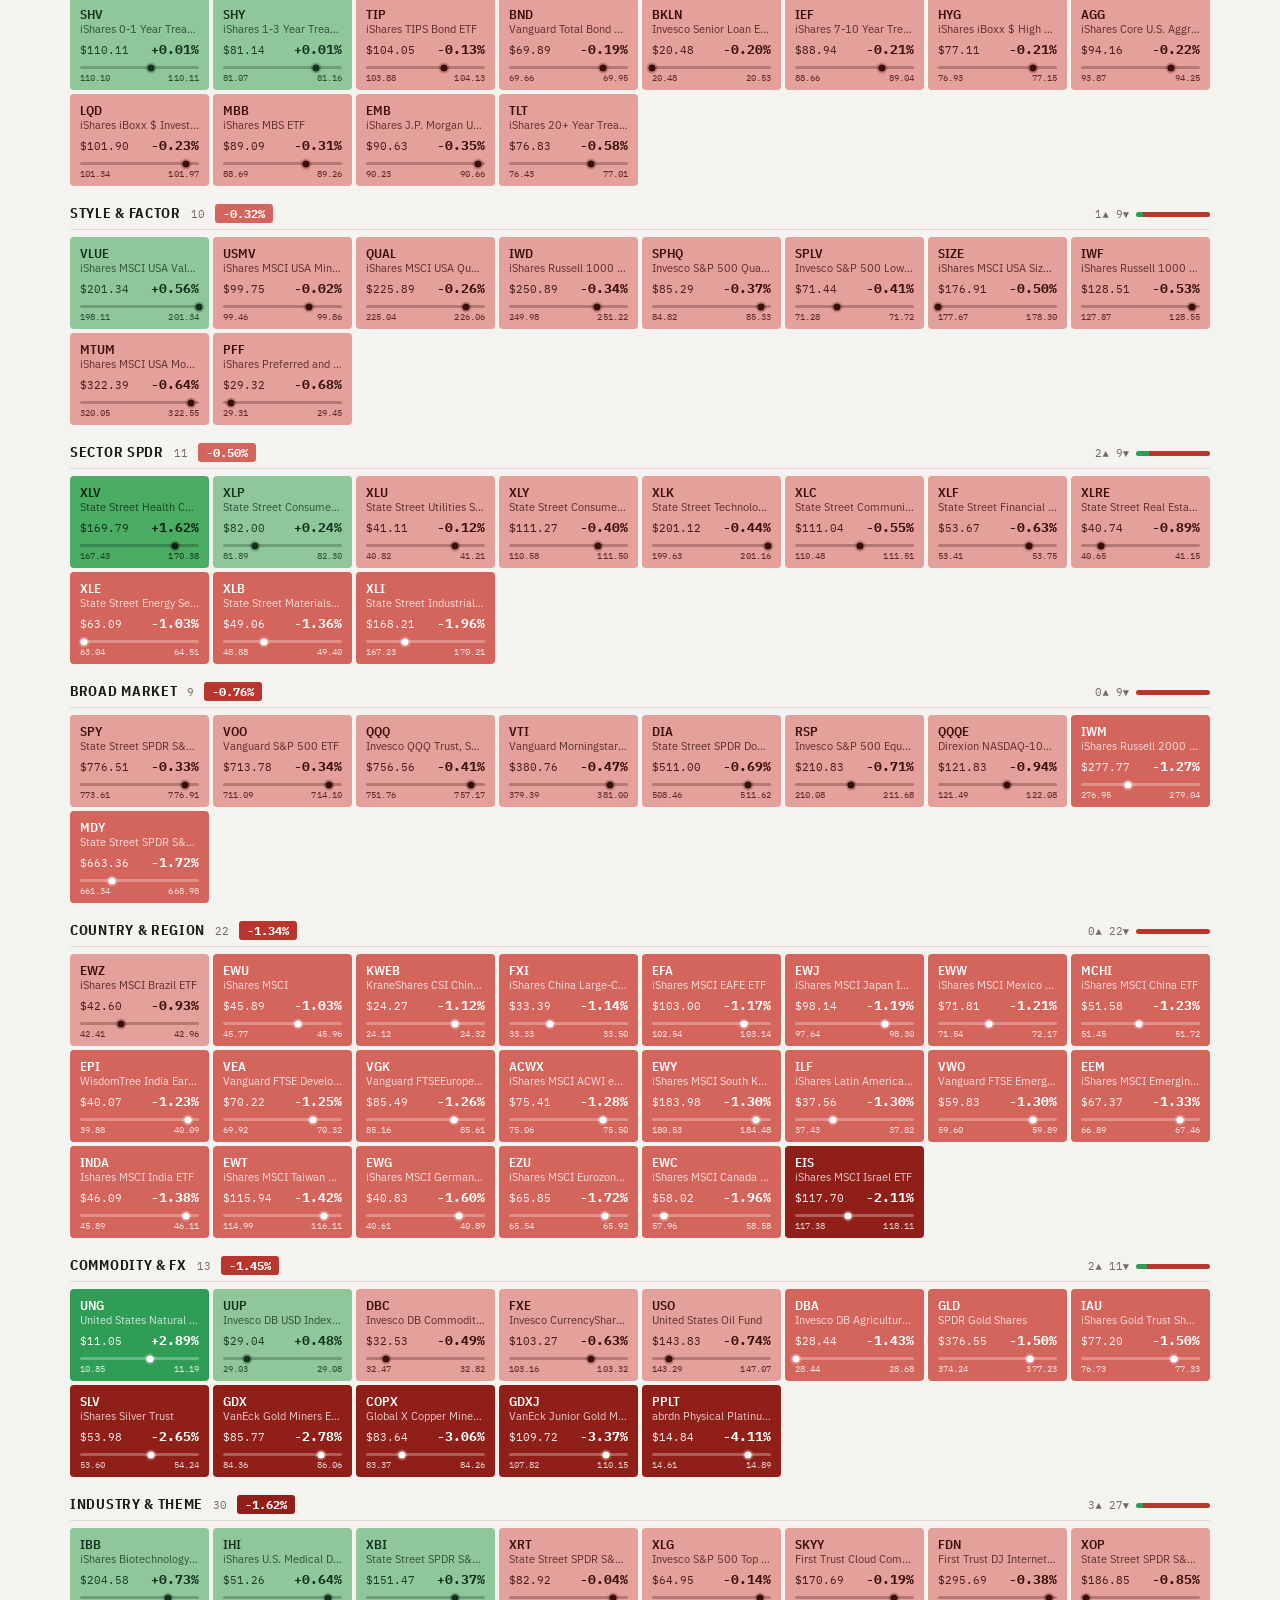
==== commit 8a3c76fd: "Heatmap: ETF groups open to show each member's real day range The sector rows carry a real traded da" ====
--- a/index.html
+++ b/index.html
@@ -87,6 +87,10 @@
     drawn <strong>muted and dashed</strong> on purpose. It is an <em>envelope</em>, not an index — it
     treats every member&rsquo;s low as simultaneous, which no real index does — so read it as
     &ldquo;how far the average member travelled today&rdquo;, never as a level.
+    <strong>Click an ETF group to open it</strong> and each member shows its own real traded day
+    range, drawn by the same component a sector row uses. No member is promoted to
+    &ldquo;represent&rdquo; its group — the real ranges belong to the funds, so that is where they
+    are shown.
     <br><br>
     <strong>Corporate actions are withheld, never guessed.</strong> A name trading across a split or
     spin-off today has its percentage shown as <strong>NA</strong> and is left out of its sector
@@ -142,23 +146,32 @@
   return pinned.concat(order(rest), order(etfs));
 }
 
+/* The real traded day range of ONE instrument: low, where it sits now, high,
+   then its ticker, price and change. Used for a sector's SPDR and, unchanged,
+   for each member of an expanded ETF group - so a member row and a sector row
+   are the same component and cannot drift apart. */
+function realRangeHtml(i){
+  if(!(i && i.dayHigh > i.dayLow && i.price !== null && i.price !== undefined)) return '';
+  let pos = (i.price - i.dayLow) / (i.dayHigh - i.dayLow) * 100;
+  pos = Math.min(100, Math.max(0, pos));
+  const up = i.pct >= 0;
+  return `
+    <span class="idx-range" title="${i.label}${i.name ? ' — ' + i.name : ''} day range">
+      <span class="lo">${fmtCompact(i.dayLow)}</span>
+      <span class="bar"><span class="dot" style="left:${pos.toFixed(1)}%"></span></span>
+      <span class="hi">${fmtCompact(i.dayHigh)}</span>
+    </span>
+    <span class="idx-meta">
+      <span class="lbl">${i.label}</span>
+      <span class="px">${i.price.toLocaleString('en-US',{maximumFractionDigits:2})}</span>
+      <span class="pc ${up?'up':'down'}">${fmtPct(i.pct)}</span>
+    </span>`;
+}
+
 function rangeHtml(s){
   const i = s.index;
   if(i && i.dayHigh > i.dayLow){
-    let pos = (i.price - i.dayLow) / (i.dayHigh - i.dayLow) * 100;
-    pos = Math.min(100, Math.max(0, pos));
-    const up = i.pct >= 0;
-    return `
-      <span class="idx-range" title="${i.label}${i.name ? ' — ' + i.name : ''} day range">
-        <span class="lo">${fmtCompact(i.dayLow)}</span>
-        <span class="bar"><span class="dot" style="left:${pos.toFixed(1)}%"></span></span>
-        <span class="hi">${fmtCompact(i.dayHigh)}</span>
-      </span>
-      <span class="idx-meta">
-        <span class="lbl">${i.label}</span>
-        <span class="px">${i.price.toLocaleString('en-US',{maximumFractionDigits:2})}</span>
-        <span class="pc ${up?'up':'down'}">${fmtPct(i.pct)}</span>
-      </span>`;
+    return realRangeHtml(i);
   }
   /* NO FUND FOR THIS ROW. Rather than leave the widest column empty, fall back
      to the same constituent-derived envelope the Indian board uses for its
@@ -199,13 +212,50 @@
   return `<span class="idx-none">sector fund did not load this run</span>`;
 }
 
+/* Which ETF groups are expanded. Kept outside the render so a repaint - and
+   the board repaints every 30s - does not collapse what you just opened. */
+const OPEN = new Set();
+
+/* A group has no single fund, so its summary row can only carry the averaged
+   envelope. The REAL day ranges belong to its members, so the row expands to
+   show one line per member, each drawn by the same component a sector row
+   uses. Nothing is invented: no member is promoted to "represent" the group. */
+function memberRowsHtml(s){
+  const rows = (s.rows || []).slice()
+    .sort((a, b) => (b.pct ?? -999) - (a.pct ?? -999));
+  return `<div class="grp-members">` + rows.map(r => `
+    <a class="sector-row member-row" href="${quoteUrl(r.ticker)}" target="_blank" rel="noopener noreferrer">
+      <span class="nm">${r.ticker}<span class="sub2">${r.full ? ' ' + r.full : ''}</span></span>
+      <span class="vl ${bucket(r.pct)}">${fmtPct(r.pct)}</span>
+      ${realRangeHtml({label: r.ticker, name: r.full, price: r.price,
+                       pct: r.pct, dayLow: r.dayLow, dayHigh: r.dayHigh})
+        || '<span class="idx-none">no day range yet</span>'}
+    </a>`).join('') + `</div>`;
+}
+
 function stripHtml(list){
-  return list.map(s => `
-    <a class="sector-row${s.pinned ? ' pinned' : ''}" href="#${slug(s.sector)}">
-      <span class="nm">${s.sector}</span>
-      <span class="vl ${sectorBucket(shownAvg(s))}">${fmtPct(shownAvg(s))}</span>
-      ${rangeHtml(s)}
-    </a>`).join('');
+  return list.map(s => {
+    const expandable = s.kind === 'etf' && (s.rows || []).length;
+    if(!expandable){
+      return `
+        <a class="sector-row${s.pinned ? ' pinned' : ''}" href="#${slug(s.sector)}">
+          <span class="nm">${s.sector}</span>
+          <span class="vl ${sectorBucket(shownAvg(s))}">${fmtPct(shownAvg(s))}</span>
+          ${rangeHtml(s)}
+        </a>`;
+    }
+    const open = OPEN.has(s.sector);
+    return `
+      <div class="grp-wrap${open ? ' open' : ''}">
+        <button type="button" class="sector-row grp-row" data-grp="${s.sector}"
+                aria-expanded="${open}">
+          <span class="nm"><span class="chev" aria-hidden="true"></span>${s.sector}</span>
+          <span class="vl ${sectorBucket(shownAvg(s))}">${fmtPct(shownAvg(s))}</span>
+          ${rangeHtml(s)}
+        </button>
+        ${open ? memberRowsHtml(s) : ''}
+      </div>`;
+  }).join('');
 }
 
 function blockHtml(s){
@@ -245,6 +295,14 @@
     + 'is flagged and the average stands. Nothing is hidden: the tile is still on the board.';
 }
 
+document.getElementById('sectorStrip').addEventListener('click', e => {
+  const btn = e.target.closest('.grp-row');
+  if(!btn) return;
+  const key = btn.getAttribute('data-grp');
+  OPEN.has(key) ? OPEN.delete(key) : OPEN.add(key);
+  paint();
+});
+
 function paint(){
   if(!latest) return;
   const list = blocks();
--- a/assets/app.css
+++ b/assets/app.css
@@ -669,3 +669,31 @@
   box-shadow:0 0 0 2px color-mix(in srgb, var(--accent, #d8a657) 28%, transparent);
   width:6px; height:11px; border-radius:2px;
 }
+
+/* ── expandable ETF group rows ─────────────────────────────────────────
+   A group has no single fund, so its summary row carries only the averaged
+   envelope. The REAL day ranges belong to its members, so the row opens to
+   show them, each drawn by the same component a sector row uses. */
+.grp-wrap{ display:contents; }
+button.sector-row{
+  width:100%; font:inherit; text-align:left; cursor:pointer;
+  appearance:none; -webkit-appearance:none;
+}
+.sector-row .chev{
+  display:inline-block; width:0; height:0; margin-right:7px;
+  border-left:4px solid var(--text-dim);
+  border-top:3.5px solid transparent; border-bottom:3.5px solid transparent;
+  transform:translateY(-1px); transition:transform .12s ease;
+}
+.grp-wrap.open .chev{ transform:translateY(-1px) rotate(90deg); }
+.grp-members{ display:grid; gap:3px; margin:1px 0 4px 0; }
+.sector-row.member-row{
+  background:color-mix(in srgb, var(--panel) 70%, transparent);
+  border-style:dashed;
+  padding-left:22px;
+}
+.sector-row.member-row .nm{ font-weight:500; font-size:11.5px; }
+.sector-row.member-row .nm .sub2{
+  color:var(--text-dim); font-weight:400; font-size:10px;
+}
+.sector-row.member-row .vl{ font-size:10.5px; }
